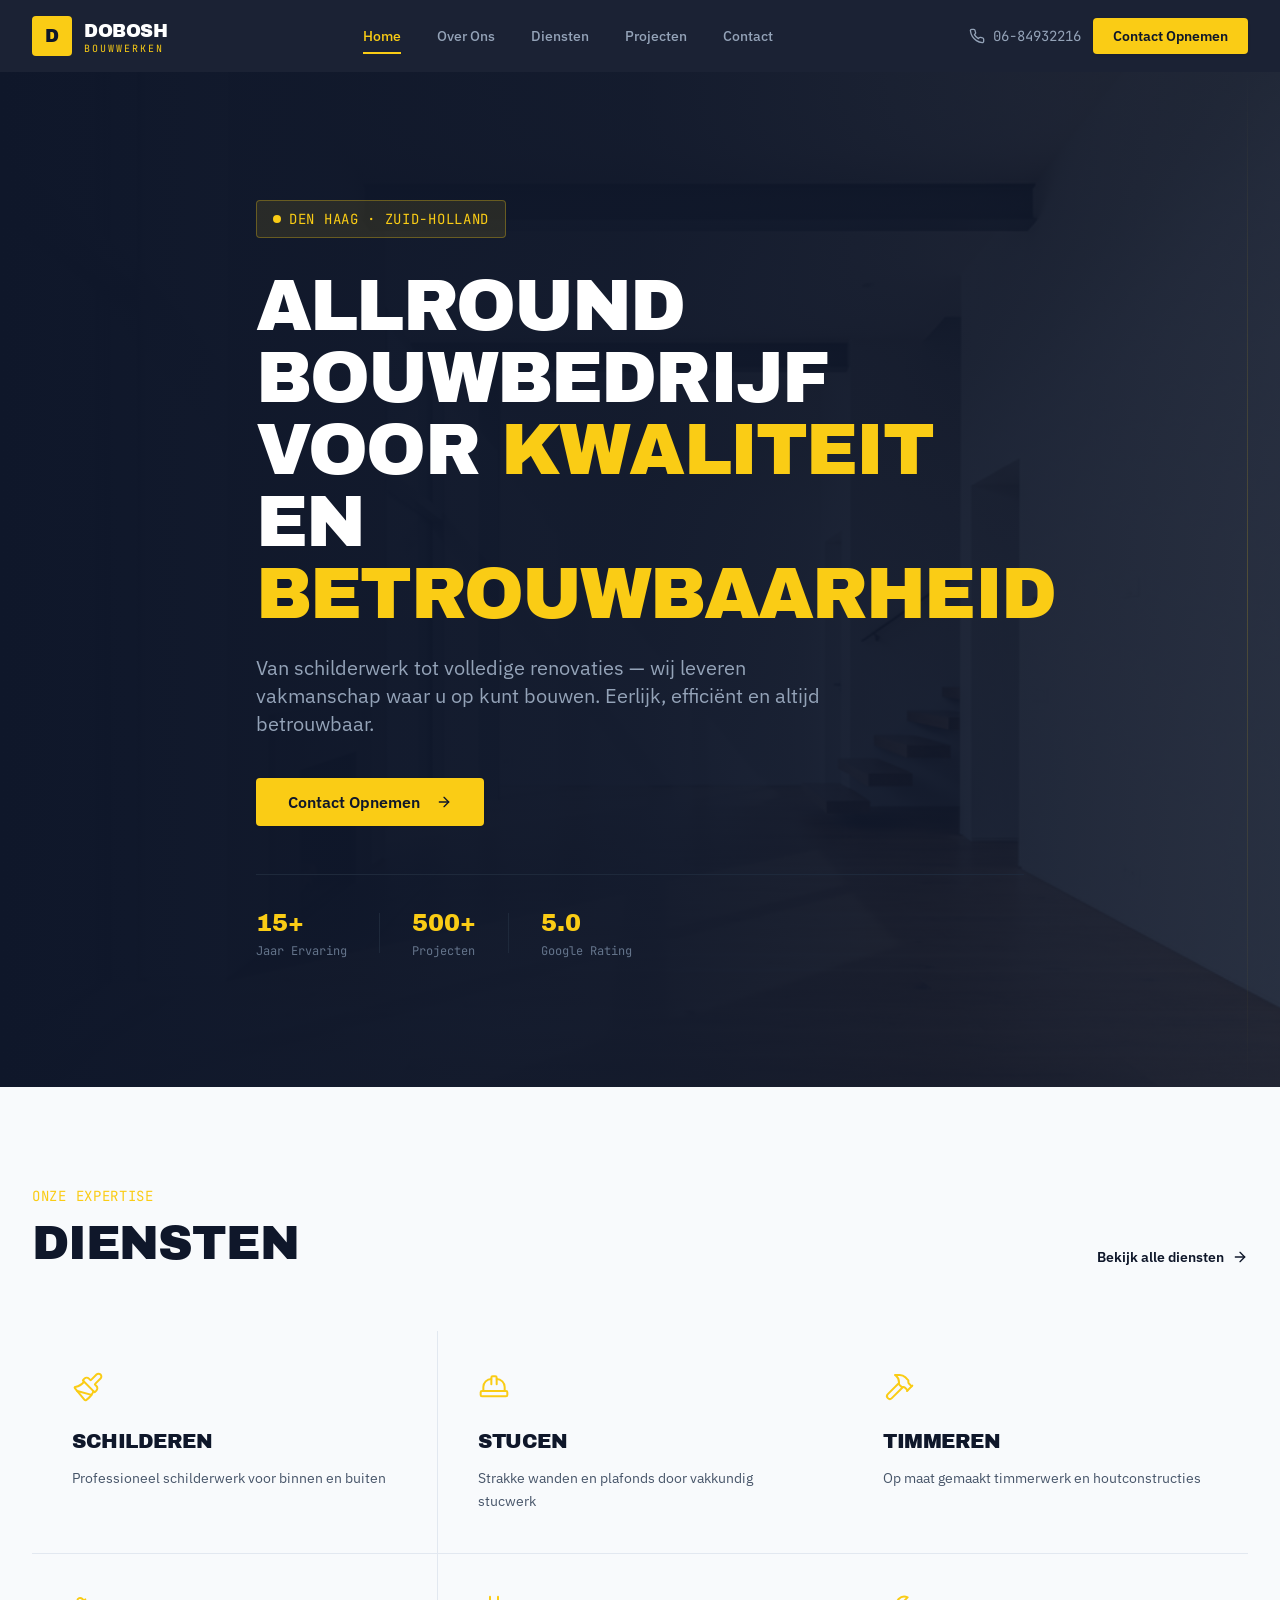
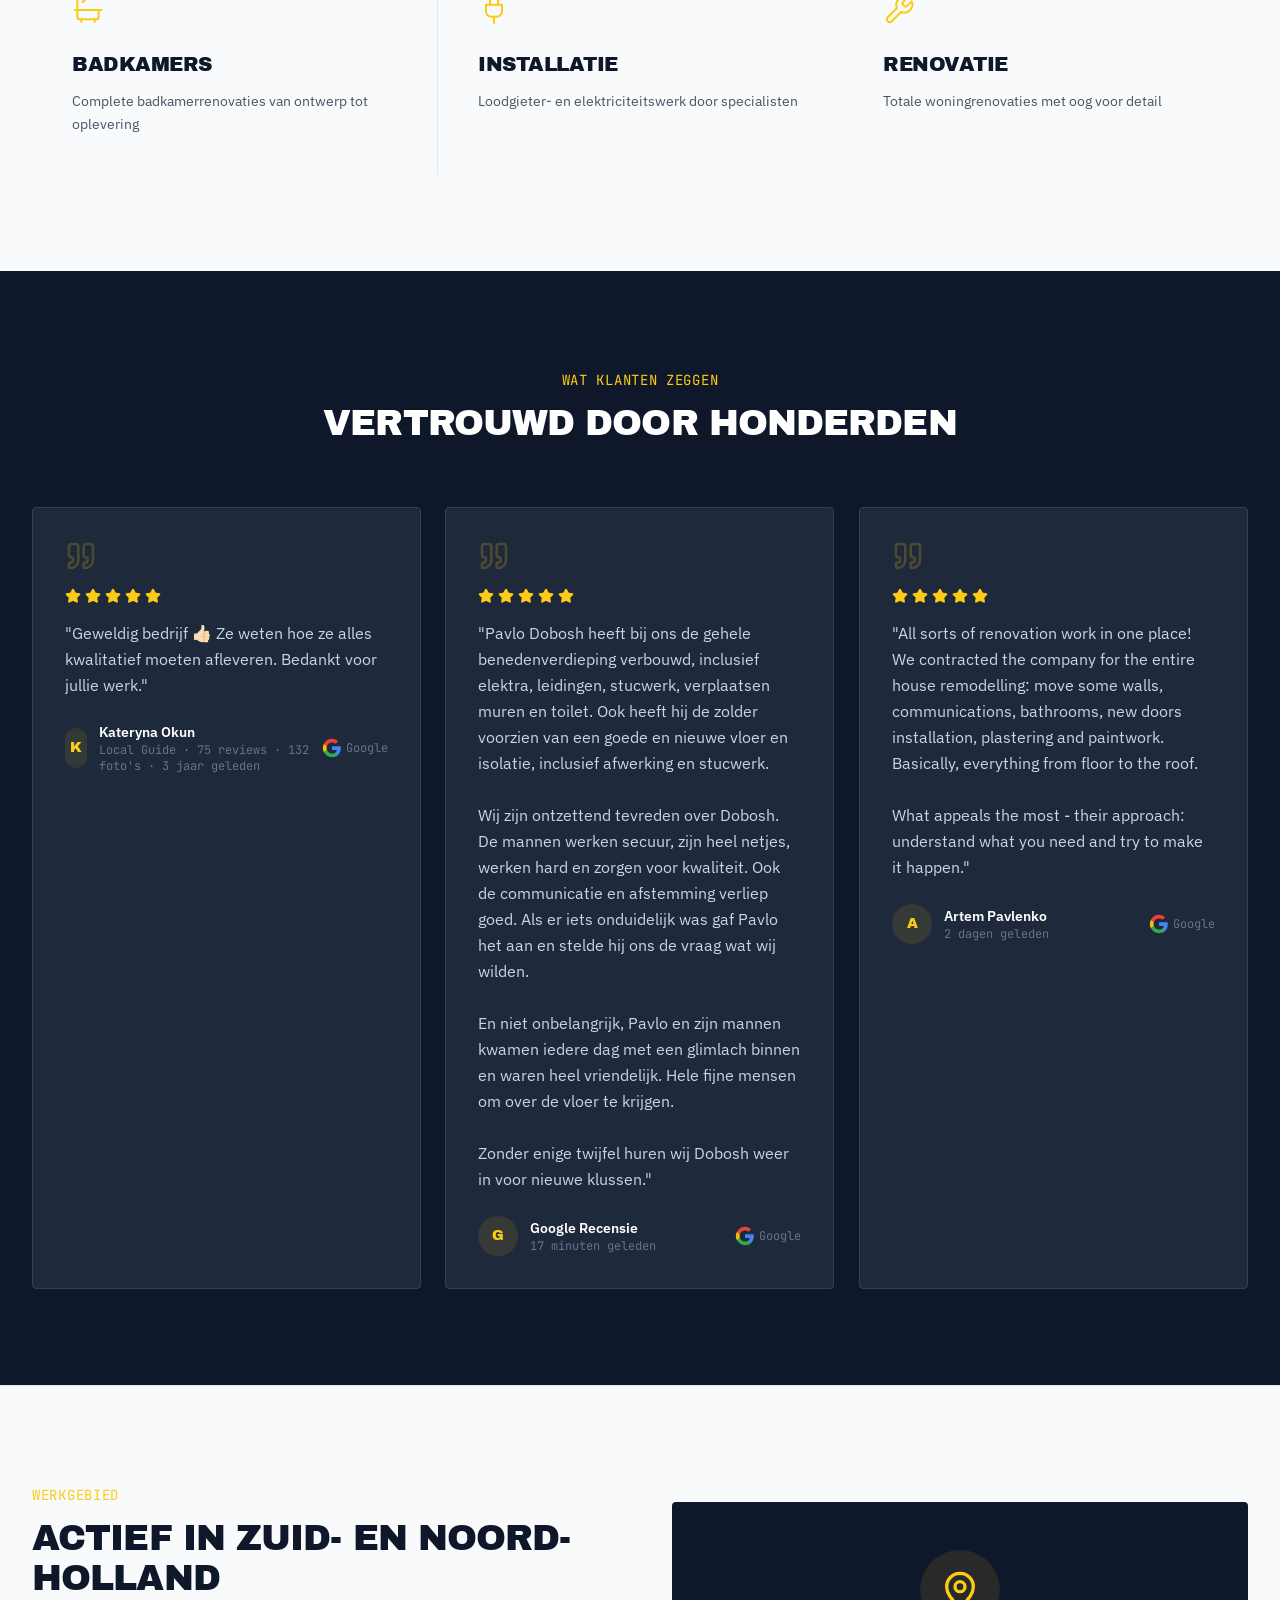
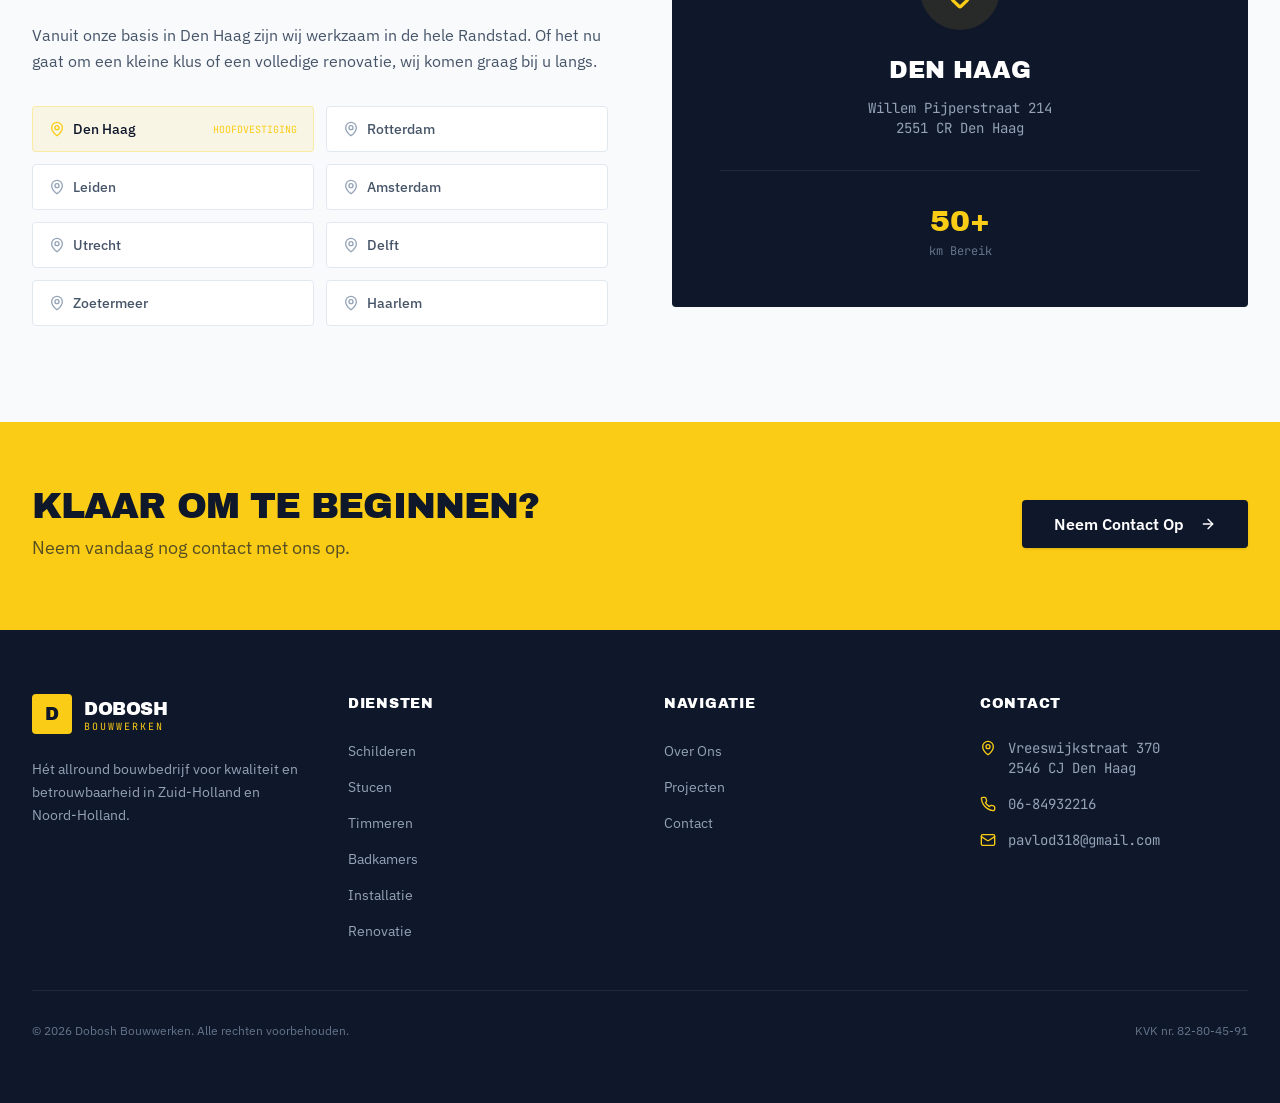
==== index.html @ 82f0179f "Statische kopie van de Base44-site Zet dobosh-build-hub.base44.app om naar losse HTML/CSS/JS zonder " ====
<!DOCTYPE html>
<html lang="nl">
<head>
<meta charset="utf-8">
<meta name="viewport" content="width=device-width, initial-scale=1.0">
<title>Dobosh Bouwwerken</title>
<meta name="description" content="Allround bouwbedrijf in Den Haag voor schilderwerk, stucwerk, timmerwerk, badkamers, installatie en complete renovaties. Vakmanschap waar u op kunt bouwen.">
<meta name="keywords" content="bouwbedrijf Den Haag, renovatie, schilderwerk, stucwerk, timmerwerk, badkamer renovatie, aannemer Zuid-Holland">
<link rel="icon" type="image/png" href="images/0e842c66d_logo.png">
<meta property="og:title" content="Dobosh Bouwwerken">
<meta property="og:description" content="Allround bouwbedrijf in Den Haag voor schilderwerk, stucwerk, timmerwerk, badkamers, installatie en complete renovaties. Vakmanschap waar u op kunt bouwen.">
<meta property="og:image" content="images/0e842c66d_logo.png">
<meta property="og:type" content="website">
<meta property="og:site_name" content="Dobosh Bouwwerken">
<link rel="stylesheet" href="css/site.css">
<link rel="stylesheet" href="css/app.css">
<script>document.documentElement.className += ' js';</script>
</head>
<body>
<div id="root">
<div class="min-h-screen flex flex-col">

<nav class="fixed top-0 left-0 right-0 z-50 transition-all duration-500 bg-[#0F172A]/95 backdrop-blur-md py-4">
<div class="max-w-7xl mx-auto px-4 sm:px-6 lg:px-8"><div class="flex items-center justify-between"><a class="flex items-center gap-3 group" href="index.html"><div class="w-10 h-10 bg-[#FACC15] rounded-sm flex items-center justify-center transition-transform duration-300 group-hover:scale-105"><span class="font-archivo text-[#0F172A] text-lg leading-none">D</span></div><div class="hidden sm:block"><span class="font-archivo text-white text-lg tracking-tight">DOBOSH</span><span class="block text-[#FACC15] text-[10px] font-mono tracking-[0.2em] uppercase -mt-1">Bouwwerken</span></div></a><div class="hidden lg:flex items-center gap-1"><a class="px-4 py-2 text-sm font-medium transition-colors duration-200 relative text-[#FACC15]" href="index.html">Home<div class="absolute bottom-0 left-4 right-4 h-0.5 bg-[#FACC15]"></div></a><a class="px-4 py-2 text-sm font-medium transition-colors duration-200 relative text-[#94A3B8] hover:text-white" href="over-ons.html">Over Ons</a><a class="px-4 py-2 text-sm font-medium transition-colors duration-200 relative text-[#94A3B8] hover:text-white" href="diensten.html">Diensten</a><a class="px-4 py-2 text-sm font-medium transition-colors duration-200 relative text-[#94A3B8] hover:text-white" href="projecten.html">Projecten</a><a class="px-4 py-2 text-sm font-medium transition-colors duration-200 relative text-[#94A3B8] hover:text-white" href="contact.html">Contact</a></div><div class="flex items-center gap-3"><a href="tel:+31684932216" class="hidden md:flex items-center gap-2 text-[#94A3B8] hover:text-white transition-colors text-sm font-mono"><svg xmlns="http://www.w3.org/2000/svg" width="24" height="24" viewBox="0 0 24 24" fill="none" stroke="currentColor" stroke-width="2" stroke-linecap="round" stroke-linejoin="round" class="lucide lucide-phone w-4 h-4"><path d="M22 16.92v3a2 2 0 0 1-2.18 2 19.79 19.79 0 0 1-8.63-3.07 19.5 19.5 0 0 1-6-6 19.79 19.79 0 0 1-3.07-8.67A2 2 0 0 1 4.11 2h3a2 2 0 0 1 2 1.72 12.84 12.84 0 0 0 .7 2.81 2 2 0 0 1-.45 2.11L8.09 9.91a16 16 0 0 0 6 6l1.27-1.27a2 2 0 0 1 2.11-.45 12.84 12.84 0 0 0 2.81.7A2 2 0 0 1 22 16.92z"></path></svg><span>06-84932216</span></a><a href="contact.html"><button class="items-center justify-center gap-2 whitespace-nowrap transition-colors focus-visible:outline-none focus-visible:ring-1 focus-visible:ring-ring disabled:pointer-events-none disabled:opacity-50 [&amp;_svg]:pointer-events-none [&amp;_svg]:size-4 [&amp;_svg]:shrink-0 shadow h-9 py-2 hidden sm:flex bg-[#FACC15] text-[#0F172A] hover:bg-[#EAB308] font-semibold text-sm px-5 rounded-sm">Contact Opnemen</button></a><button class="lg:hidden text-white p-2" aria-label="Menu openen"><svg xmlns="http://www.w3.org/2000/svg" width="24" height="24" viewBox="0 0 24 24" fill="none" stroke="currentColor" stroke-width="2" stroke-linecap="round" stroke-linejoin="round" class="lucide lucide-menu w-6 h-6"><line x1="4" x2="20" y1="12" y2="12"></line><line x1="4" x2="20" y1="6" y2="6"></line><line x1="4" x2="20" y1="18" y2="18"></line></svg></button></div></div></div>
<div id="mobile-menu" class="lg:hidden bg-[#0F172A] border-t border-[#1E293B] overflow-hidden"><div class="px-4 py-6 space-y-1"><a class="block px-4 py-3 text-base font-medium rounded-sm transition-colors text-[#FACC15] bg-[#1E293B]" href="index.html">Home</a><a class="block px-4 py-3 text-base font-medium rounded-sm transition-colors text-[#94A3B8] hover:text-white hover:bg-[#1E293B]" href="over-ons.html">Over Ons</a><a class="block px-4 py-3 text-base font-medium rounded-sm transition-colors text-[#94A3B8] hover:text-white hover:bg-[#1E293B]" href="diensten.html">Diensten</a><a class="block px-4 py-3 text-base font-medium rounded-sm transition-colors text-[#94A3B8] hover:text-white hover:bg-[#1E293B]" href="projecten.html">Projecten</a><a class="block px-4 py-3 text-base font-medium rounded-sm transition-colors text-[#94A3B8] hover:text-white hover:bg-[#1E293B]" href="contact.html">Contact</a><div class="pt-4 border-t border-[#1E293B]"><a href="contact.html"><button class="inline-flex items-center justify-center gap-2 whitespace-nowrap text-sm transition-colors focus-visible:outline-none focus-visible:ring-1 focus-visible:ring-ring disabled:pointer-events-none disabled:opacity-50 [&amp;_svg]:pointer-events-none [&amp;_svg]:size-4 [&amp;_svg]:shrink-0 shadow h-9 px-4 py-2 w-full bg-[#FACC15] text-[#0F172A] hover:bg-[#EAB308] font-semibold rounded-sm">Contact Opnemen</button></a></div></div></div>

</nav>

<main class="flex-1 pt-[72px]"><section class="relative min-h-[90vh] bg-[#0F172A] overflow-hidden flex items-center"><div class="absolute inset-0"><img src="images/9e268dc69_generated_a72742f3.png" alt="Modern gerenoveerd interieur" class="w-full h-full object-cover opacity-30"><div class="absolute inset-0 bg-gradient-to-r from-[#0F172A] via-[#0F172A]/90 to-[#0F172A]/60"></div></div><div class="relative max-w-7xl mx-auto px-4 sm:px-6 lg:px-8 py-20 lg:py-32"><div class="max-w-3xl"><div class="inline-flex items-center gap-2 bg-[#FACC15]/10 border border-[#FACC15]/30 px-4 py-2 rounded-sm mb-8" data-reveal="up"><div class="w-2 h-2 bg-[#FACC15] rounded-full animate-pulse"></div><span class="text-[#FACC15] text-sm font-mono tracking-wider uppercase">Den Haag · Zuid-Holland</span></div><h1 class="font-archivo text-4xl sm:text-5xl lg:text-7xl text-white uppercase leading-[0.95] tracking-tight mb-6" data-reveal="up">Allround Bouwbedrijf voor <span class="text-[#FACC15]">Kwaliteit</span> en <span class="text-[#FACC15]">Betrouwbaarheid</span></h1><p class="text-[#94A3B8] text-lg sm:text-xl leading-relaxed mb-10 max-w-xl" data-reveal="up">Van schilderwerk tot volledige renovaties — wij leveren vakmanschap waar u op kunt bouwen. Eerlijk, efficiënt en altijd betrouwbaar.</p><div class="flex flex-col sm:flex-row gap-4" data-reveal="up"><a href="contact.html"><button class="inline-flex items-center justify-center gap-2 whitespace-nowrap transition-colors focus-visible:outline-none focus-visible:ring-1 focus-visible:ring-ring disabled:pointer-events-none disabled:opacity-50 [&amp;_svg]:pointer-events-none [&amp;_svg]:size-4 [&amp;_svg]:shrink-0 shadow h-9 bg-[#FACC15] text-[#0F172A] hover:bg-[#EAB308] font-semibold text-base px-8 py-6 rounded-sm group">Contact Opnemen<svg xmlns="http://www.w3.org/2000/svg" width="24" height="24" viewBox="0 0 24 24" fill="none" stroke="currentColor" stroke-width="2" stroke-linecap="round" stroke-linejoin="round" class="lucide lucide-arrow-right w-5 h-5 ml-2 group-hover:translate-x-1 transition-transform"><path d="M5 12h14"></path><path d="m12 5 7 7-7 7"></path></svg></button></a></div><div class="flex items-center gap-8 mt-12 pt-8 border-t border-[#1E293B]" data-reveal="fade"><div><span class="font-archivo text-[#FACC15] text-2xl">15+</span><p class="text-[#64748B] text-xs font-mono mt-1">Jaar Ervaring</p></div><div class="w-px h-10 bg-[#1E293B]"></div><div><span class="font-archivo text-[#FACC15] text-2xl">500+</span><p class="text-[#64748B] text-xs font-mono mt-1">Projecten</p></div><div class="w-px h-10 bg-[#1E293B]"></div><div><span class="font-archivo text-[#FACC15] text-2xl">5.0</span><p class="text-[#64748B] text-xs font-mono mt-1">Google Rating</p></div></div></div></div><div class="absolute right-8 top-0 bottom-0 w-px bg-gradient-to-b from-transparent via-[#FACC15]/20 to-transparent hidden lg:block"></div></section><section class="py-24 bg-[#F8FAFC]"><div class="max-w-7xl mx-auto px-4 sm:px-6 lg:px-8"><div class="flex flex-col md:flex-row md:items-end md:justify-between gap-6 mb-16"><div><span class="text-[#FACC15] text-sm font-mono tracking-wider uppercase">Onze Expertise</span><h2 class="font-archivo text-3xl sm:text-4xl lg:text-5xl text-[#0F172A] uppercase mt-3 tracking-tight">Diensten</h2></div><a class="flex items-center gap-2 text-[#0F172A] font-semibold text-sm hover:text-[#FACC15] transition-colors group" href="diensten.html">Bekijk alle diensten<svg xmlns="http://www.w3.org/2000/svg" width="24" height="24" viewBox="0 0 24 24" fill="none" stroke="currentColor" stroke-width="2" stroke-linecap="round" stroke-linejoin="round" class="lucide lucide-arrow-right w-4 h-4 group-hover:translate-x-1 transition-transform"><path d="M5 12h14"></path><path d="m12 5 7 7-7 7"></path></svg></a></div><div class="grid grid-cols-1 sm:grid-cols-2 lg:grid-cols-3 gap-px bg-[#E2E8F0]"><div class="bg-[#F8FAFC] p-8 lg:p-10 group hover:bg-[#FACC15] transition-all duration-500 cursor-pointer" data-reveal="up"><svg xmlns="http://www.w3.org/2000/svg" width="24" height="24" viewBox="0 0 24 24" fill="none" stroke="currentColor" stroke-width="1.5" stroke-linecap="round" stroke-linejoin="round" class="lucide lucide-paintbrush w-8 h-8 text-[#FACC15] group-hover:text-[#0F172A] transition-colors duration-500 mb-6" aria-label="Schilderen service"><path d="m14.622 17.897-10.68-2.913"></path><path d="M18.376 2.622a1 1 0 1 1 3.002 3.002L17.36 9.643a.5.5 0 0 0 0 .707l.944.944a2.41 2.41 0 0 1 0 3.408l-.944.944a.5.5 0 0 1-.707 0L8.354 7.348a.5.5 0 0 1 0-.707l.944-.944a2.41 2.41 0 0 1 3.408 0l.944.944a.5.5 0 0 0 .707 0z"></path><path d="M9 8c-1.804 2.71-3.97 3.46-6.583 3.948a.507.507 0 0 0-.302.819l7.32 8.883a1 1 0 0 0 1.185.204C12.735 20.405 16 16.792 16 15"></path></svg><h3 class="font-archivo text-xl text-[#0F172A] uppercase tracking-tight mb-3">Schilderen</h3><p class="text-[#475569] group-hover:text-[#0F172A]/70 text-sm leading-relaxed transition-colors duration-500">Professioneel schilderwerk voor binnen en buiten</p></div><div class="bg-[#F8FAFC] p-8 lg:p-10 group hover:bg-[#FACC15] transition-all duration-500 cursor-pointer" data-reveal="up"><svg xmlns="http://www.w3.org/2000/svg" width="24" height="24" viewBox="0 0 24 24" fill="none" stroke="currentColor" stroke-width="1.5" stroke-linecap="round" stroke-linejoin="round" class="lucide lucide-hard-hat w-8 h-8 text-[#FACC15] group-hover:text-[#0F172A] transition-colors duration-500 mb-6" aria-label="Stucen service"><path d="M10 10V5a1 1 0 0 1 1-1h2a1 1 0 0 1 1 1v5"></path><path d="M14 6a6 6 0 0 1 6 6v3"></path><path d="M4 15v-3a6 6 0 0 1 6-6"></path><rect x="2" y="15" width="20" height="4" rx="1"></rect></svg><h3 class="font-archivo text-xl text-[#0F172A] uppercase tracking-tight mb-3">Stucen</h3><p class="text-[#475569] group-hover:text-[#0F172A]/70 text-sm leading-relaxed transition-colors duration-500">Strakke wanden en plafonds door vakkundig stucwerk</p></div><div class="bg-[#F8FAFC] p-8 lg:p-10 group hover:bg-[#FACC15] transition-all duration-500 cursor-pointer" data-reveal="up"><svg xmlns="http://www.w3.org/2000/svg" width="24" height="24" viewBox="0 0 24 24" fill="none" stroke="currentColor" stroke-width="1.5" stroke-linecap="round" stroke-linejoin="round" class="lucide lucide-hammer w-8 h-8 text-[#FACC15] group-hover:text-[#0F172A] transition-colors duration-500 mb-6" aria-label="Timmeren service"><path d="m15 12-8.373 8.373a1 1 0 1 1-3-3L12 9"></path><path d="m18 15 4-4"></path><path d="m21.5 11.5-1.914-1.914A2 2 0 0 1 19 8.172V7l-2.26-2.26a6 6 0 0 0-4.202-1.756L9 2.96l.92.82A6.18 6.18 0 0 1 12 8.4V10l2 2h1.172a2 2 0 0 1 1.414.586L18.5 14.5"></path></svg><h3 class="font-archivo text-xl text-[#0F172A] uppercase tracking-tight mb-3">Timmeren</h3><p class="text-[#475569] group-hover:text-[#0F172A]/70 text-sm leading-relaxed transition-colors duration-500">Op maat gemaakt timmerwerk en houtconstructies</p></div><div class="bg-[#F8FAFC] p-8 lg:p-10 group hover:bg-[#FACC15] transition-all duration-500 cursor-pointer" data-reveal="up"><svg xmlns="http://www.w3.org/2000/svg" width="24" height="24" viewBox="0 0 24 24" fill="none" stroke="currentColor" stroke-width="1.5" stroke-linecap="round" stroke-linejoin="round" class="lucide lucide-bath w-8 h-8 text-[#FACC15] group-hover:text-[#0F172A] transition-colors duration-500 mb-6" aria-label="Badkamers service"><path d="M10 4 8 6"></path><path d="M17 19v2"></path><path d="M2 12h20"></path><path d="M7 19v2"></path><path d="M9 5 7.621 3.621A2.121 2.121 0 0 0 4 5v12a2 2 0 0 0 2 2h12a2 2 0 0 0 2-2v-5"></path></svg><h3 class="font-archivo text-xl text-[#0F172A] uppercase tracking-tight mb-3">Badkamers</h3><p class="text-[#475569] group-hover:text-[#0F172A]/70 text-sm leading-relaxed transition-colors duration-500">Complete badkamerrenovaties van ontwerp tot oplevering</p></div><div class="bg-[#F8FAFC] p-8 lg:p-10 group hover:bg-[#FACC15] transition-all duration-500 cursor-pointer" data-reveal="up"><svg xmlns="http://www.w3.org/2000/svg" width="24" height="24" viewBox="0 0 24 24" fill="none" stroke="currentColor" stroke-width="1.5" stroke-linecap="round" stroke-linejoin="round" class="lucide lucide-plug w-8 h-8 text-[#FACC15] group-hover:text-[#0F172A] transition-colors duration-500 mb-6" aria-label="Installatie service"><path d="M12 22v-5"></path><path d="M9 8V2"></path><path d="M15 8V2"></path><path d="M18 8v5a4 4 0 0 1-4 4h-4a4 4 0 0 1-4-4V8Z"></path></svg><h3 class="font-archivo text-xl text-[#0F172A] uppercase tracking-tight mb-3">Installatie</h3><p class="text-[#475569] group-hover:text-[#0F172A]/70 text-sm leading-relaxed transition-colors duration-500">Loodgieter- en elektriciteitswerk door specialisten</p></div><div class="bg-[#F8FAFC] p-8 lg:p-10 group hover:bg-[#FACC15] transition-all duration-500 cursor-pointer" data-reveal="up"><svg xmlns="http://www.w3.org/2000/svg" width="24" height="24" viewBox="0 0 24 24" fill="none" stroke="currentColor" stroke-width="1.5" stroke-linecap="round" stroke-linejoin="round" class="lucide lucide-wrench w-8 h-8 text-[#FACC15] group-hover:text-[#0F172A] transition-colors duration-500 mb-6" aria-label="Renovatie service"><path d="M14.7 6.3a1 1 0 0 0 0 1.4l1.6 1.6a1 1 0 0 0 1.4 0l3.77-3.77a6 6 0 0 1-7.94 7.94l-6.91 6.91a2.12 2.12 0 0 1-3-3l6.91-6.91a6 6 0 0 1 7.94-7.94l-3.76 3.76z"></path></svg><h3 class="font-archivo text-xl text-[#0F172A] uppercase tracking-tight mb-3">Renovatie</h3><p class="text-[#475569] group-hover:text-[#0F172A]/70 text-sm leading-relaxed transition-colors duration-500">Totale woningrenovaties met oog voor detail</p></div></div></div></section><section class="py-24 bg-[#0F172A]"><div class="max-w-7xl mx-auto px-4 sm:px-6 lg:px-8"><div class="text-center mb-16"><span class="text-[#FACC15] text-sm font-mono tracking-wider uppercase">Wat Klanten Zeggen</span><h2 class="font-archivo text-3xl sm:text-4xl text-white uppercase mt-3 tracking-tight">Vertrouwd door Honderden</h2></div><div class="grid grid-cols-1 lg:grid-cols-3 gap-6 max-w-7xl mx-auto"><div class="relative bg-[#1E293B] border border-[#334155] p-8 rounded-sm" data-reveal="up"><svg xmlns="http://www.w3.org/2000/svg" width="24" height="24" viewBox="0 0 24 24" fill="none" stroke="currentColor" stroke-width="2" stroke-linecap="round" stroke-linejoin="round" class="lucide lucide-quote w-8 h-8 text-[#FACC15]/20 mb-4"><path d="M16 3a2 2 0 0 0-2 2v6a2 2 0 0 0 2 2 1 1 0 0 1 1 1v1a2 2 0 0 1-2 2 1 1 0 0 0-1 1v2a1 1 0 0 0 1 1 6 6 0 0 0 6-6V5a2 2 0 0 0-2-2z"></path><path d="M5 3a2 2 0 0 0-2 2v6a2 2 0 0 0 2 2 1 1 0 0 1 1 1v1a2 2 0 0 1-2 2 1 1 0 0 0-1 1v2a1 1 0 0 0 1 1 6 6 0 0 0 6-6V5a2 2 0 0 0-2-2z"></path></svg><div class="flex gap-1 mb-4"><svg xmlns="http://www.w3.org/2000/svg" width="24" height="24" viewBox="0 0 24 24" fill="none" stroke="currentColor" stroke-width="2" stroke-linecap="round" stroke-linejoin="round" class="lucide lucide-star w-4 h-4 fill-[#FACC15] text-[#FACC15]"><path d="M11.525 2.295a.53.53 0 0 1 .95 0l2.31 4.679a2.123 2.123 0 0 0 1.595 1.16l5.166.756a.53.53 0 0 1 .294.904l-3.736 3.638a2.123 2.123 0 0 0-.611 1.878l.882 5.14a.53.53 0 0 1-.771.56l-4.618-2.428a2.122 2.122 0 0 0-1.973 0L6.396 21.01a.53.53 0 0 1-.77-.56l.881-5.139a2.122 2.122 0 0 0-.611-1.879L2.16 9.795a.53.53 0 0 1 .294-.906l5.165-.755a2.122 2.122 0 0 0 1.597-1.16z"></path></svg><svg xmlns="http://www.w3.org/2000/svg" width="24" height="24" viewBox="0 0 24 24" fill="none" stroke="currentColor" stroke-width="2" stroke-linecap="round" stroke-linejoin="round" class="lucide lucide-star w-4 h-4 fill-[#FACC15] text-[#FACC15]"><path d="M11.525 2.295a.53.53 0 0 1 .95 0l2.31 4.679a2.123 2.123 0 0 0 1.595 1.16l5.166.756a.53.53 0 0 1 .294.904l-3.736 3.638a2.123 2.123 0 0 0-.611 1.878l.882 5.14a.53.53 0 0 1-.771.56l-4.618-2.428a2.122 2.122 0 0 0-1.973 0L6.396 21.01a.53.53 0 0 1-.77-.56l.881-5.139a2.122 2.122 0 0 0-.611-1.879L2.16 9.795a.53.53 0 0 1 .294-.906l5.165-.755a2.122 2.122 0 0 0 1.597-1.16z"></path></svg><svg xmlns="http://www.w3.org/2000/svg" width="24" height="24" viewBox="0 0 24 24" fill="none" stroke="currentColor" stroke-width="2" stroke-linecap="round" stroke-linejoin="round" class="lucide lucide-star w-4 h-4 fill-[#FACC15] text-[#FACC15]"><path d="M11.525 2.295a.53.53 0 0 1 .95 0l2.31 4.679a2.123 2.123 0 0 0 1.595 1.16l5.166.756a.53.53 0 0 1 .294.904l-3.736 3.638a2.123 2.123 0 0 0-.611 1.878l.882 5.14a.53.53 0 0 1-.771.56l-4.618-2.428a2.122 2.122 0 0 0-1.973 0L6.396 21.01a.53.53 0 0 1-.77-.56l.881-5.139a2.122 2.122 0 0 0-.611-1.879L2.16 9.795a.53.53 0 0 1 .294-.906l5.165-.755a2.122 2.122 0 0 0 1.597-1.16z"></path></svg><svg xmlns="http://www.w3.org/2000/svg" width="24" height="24" viewBox="0 0 24 24" fill="none" stroke="currentColor" stroke-width="2" stroke-linecap="round" stroke-linejoin="round" class="lucide lucide-star w-4 h-4 fill-[#FACC15] text-[#FACC15]"><path d="M11.525 2.295a.53.53 0 0 1 .95 0l2.31 4.679a2.123 2.123 0 0 0 1.595 1.16l5.166.756a.53.53 0 0 1 .294.904l-3.736 3.638a2.123 2.123 0 0 0-.611 1.878l.882 5.14a.53.53 0 0 1-.771.56l-4.618-2.428a2.122 2.122 0 0 0-1.973 0L6.396 21.01a.53.53 0 0 1-.77-.56l.881-5.139a2.122 2.122 0 0 0-.611-1.879L2.16 9.795a.53.53 0 0 1 .294-.906l5.165-.755a2.122 2.122 0 0 0 1.597-1.16z"></path></svg><svg xmlns="http://www.w3.org/2000/svg" width="24" height="24" viewBox="0 0 24 24" fill="none" stroke="currentColor" stroke-width="2" stroke-linecap="round" stroke-linejoin="round" class="lucide lucide-star w-4 h-4 fill-[#FACC15] text-[#FACC15]"><path d="M11.525 2.295a.53.53 0 0 1 .95 0l2.31 4.679a2.123 2.123 0 0 0 1.595 1.16l5.166.756a.53.53 0 0 1 .294.904l-3.736 3.638a2.123 2.123 0 0 0-.611 1.878l.882 5.14a.53.53 0 0 1-.771.56l-4.618-2.428a2.122 2.122 0 0 0-1.973 0L6.396 21.01a.53.53 0 0 1-.77-.56l.881-5.139a2.122 2.122 0 0 0-.611-1.879L2.16 9.795a.53.53 0 0 1 .294-.906l5.165-.755a2.122 2.122 0 0 0 1.597-1.16z"></path></svg></div><p class="text-[#CBD5E1] leading-relaxed mb-6">"Geweldig bedrijf 👍🏻 Ze weten hoe ze alles kwalitatief moeten afleveren. Bedankt voor jullie werk."</p><div class="flex items-center gap-3 mt-auto"><div class="w-10 h-10 bg-[#FACC15]/10 rounded-full flex items-center justify-center"><span class="text-[#FACC15] font-archivo text-sm">K</span></div><div><p class="text-white text-sm font-semibold">Kateryna Okun</p><p class="text-[#64748B] text-xs font-mono">Local Guide · 75 reviews · 132 foto's · 3 jaar geleden</p></div><div class="ml-auto flex items-center gap-1"><svg viewBox="0 0 24 24" class="w-5 h-5" fill="none"><path d="M22.56 12.25c0-.78-.07-1.53-.2-2.25H12v4.26h5.92c-.26 1.37-1.04 2.53-2.21 3.31v2.77h3.57c2.08-1.92 3.28-4.74 3.28-8.09z" fill="#4285F4"></path><path d="M12 23c2.97 0 5.46-.98 7.28-2.66l-3.57-2.77c-.98.66-2.23 1.06-3.71 1.06-2.86 0-5.29-1.93-6.16-4.53H2.18v2.84C3.99 20.53 7.7 23 12 23z" fill="#34A853"></path><path d="M5.84 14.09c-.22-.66-.35-1.36-.35-2.09s.13-1.43.35-2.09V7.07H2.18C1.43 8.55 1 10.22 1 12s.43 3.45 1.18 4.93l3.66-2.84z" fill="#FBBC05"></path><path d="M12 5.38c1.62 0 3.06.56 4.21 1.64l3.15-3.15C17.45 2.09 14.97 1 12 1 7.7 1 3.99 3.47 2.18 7.07l3.66 2.84c.87-2.6 3.3-4.53 6.16-4.53z" fill="#EA4335"></path></svg><span class="text-[#64748B] text-xs font-mono">Google</span></div></div></div><div class="relative bg-[#1E293B] border border-[#334155] p-8 rounded-sm" data-reveal="up"><svg xmlns="http://www.w3.org/2000/svg" width="24" height="24" viewBox="0 0 24 24" fill="none" stroke="currentColor" stroke-width="2" stroke-linecap="round" stroke-linejoin="round" class="lucide lucide-quote w-8 h-8 text-[#FACC15]/20 mb-4"><path d="M16 3a2 2 0 0 0-2 2v6a2 2 0 0 0 2 2 1 1 0 0 1 1 1v1a2 2 0 0 1-2 2 1 1 0 0 0-1 1v2a1 1 0 0 0 1 1 6 6 0 0 0 6-6V5a2 2 0 0 0-2-2z"></path><path d="M5 3a2 2 0 0 0-2 2v6a2 2 0 0 0 2 2 1 1 0 0 1 1 1v1a2 2 0 0 1-2 2 1 1 0 0 0-1 1v2a1 1 0 0 0 1 1 6 6 0 0 0 6-6V5a2 2 0 0 0-2-2z"></path></svg><div class="flex gap-1 mb-4"><svg xmlns="http://www.w3.org/2000/svg" width="24" height="24" viewBox="0 0 24 24" fill="none" stroke="currentColor" stroke-width="2" stroke-linecap="round" stroke-linejoin="round" class="lucide lucide-star w-4 h-4 fill-[#FACC15] text-[#FACC15]"><path d="M11.525 2.295a.53.53 0 0 1 .95 0l2.31 4.679a2.123 2.123 0 0 0 1.595 1.16l5.166.756a.53.53 0 0 1 .294.904l-3.736 3.638a2.123 2.123 0 0 0-.611 1.878l.882 5.14a.53.53 0 0 1-.771.56l-4.618-2.428a2.122 2.122 0 0 0-1.973 0L6.396 21.01a.53.53 0 0 1-.77-.56l.881-5.139a2.122 2.122 0 0 0-.611-1.879L2.16 9.795a.53.53 0 0 1 .294-.906l5.165-.755a2.122 2.122 0 0 0 1.597-1.16z"></path></svg><svg xmlns="http://www.w3.org/2000/svg" width="24" height="24" viewBox="0 0 24 24" fill="none" stroke="currentColor" stroke-width="2" stroke-linecap="round" stroke-linejoin="round" class="lucide lucide-star w-4 h-4 fill-[#FACC15] text-[#FACC15]"><path d="M11.525 2.295a.53.53 0 0 1 .95 0l2.31 4.679a2.123 2.123 0 0 0 1.595 1.16l5.166.756a.53.53 0 0 1 .294.904l-3.736 3.638a2.123 2.123 0 0 0-.611 1.878l.882 5.14a.53.53 0 0 1-.771.56l-4.618-2.428a2.122 2.122 0 0 0-1.973 0L6.396 21.01a.53.53 0 0 1-.77-.56l.881-5.139a2.122 2.122 0 0 0-.611-1.879L2.16 9.795a.53.53 0 0 1 .294-.906l5.165-.755a2.122 2.122 0 0 0 1.597-1.16z"></path></svg><svg xmlns="http://www.w3.org/2000/svg" width="24" height="24" viewBox="0 0 24 24" fill="none" stroke="currentColor" stroke-width="2" stroke-linecap="round" stroke-linejoin="round" class="lucide lucide-star w-4 h-4 fill-[#FACC15] text-[#FACC15]"><path d="M11.525 2.295a.53.53 0 0 1 .95 0l2.31 4.679a2.123 2.123 0 0 0 1.595 1.16l5.166.756a.53.53 0 0 1 .294.904l-3.736 3.638a2.123 2.123 0 0 0-.611 1.878l.882 5.14a.53.53 0 0 1-.771.56l-4.618-2.428a2.122 2.122 0 0 0-1.973 0L6.396 21.01a.53.53 0 0 1-.77-.56l.881-5.139a2.122 2.122 0 0 0-.611-1.879L2.16 9.795a.53.53 0 0 1 .294-.906l5.165-.755a2.122 2.122 0 0 0 1.597-1.16z"></path></svg><svg xmlns="http://www.w3.org/2000/svg" width="24" height="24" viewBox="0 0 24 24" fill="none" stroke="currentColor" stroke-width="2" stroke-linecap="round" stroke-linejoin="round" class="lucide lucide-star w-4 h-4 fill-[#FACC15] text-[#FACC15]"><path d="M11.525 2.295a.53.53 0 0 1 .95 0l2.31 4.679a2.123 2.123 0 0 0 1.595 1.16l5.166.756a.53.53 0 0 1 .294.904l-3.736 3.638a2.123 2.123 0 0 0-.611 1.878l.882 5.14a.53.53 0 0 1-.771.56l-4.618-2.428a2.122 2.122 0 0 0-1.973 0L6.396 21.01a.53.53 0 0 1-.77-.56l.881-5.139a2.122 2.122 0 0 0-.611-1.879L2.16 9.795a.53.53 0 0 1 .294-.906l5.165-.755a2.122 2.122 0 0 0 1.597-1.16z"></path></svg><svg xmlns="http://www.w3.org/2000/svg" width="24" height="24" viewBox="0 0 24 24" fill="none" stroke="currentColor" stroke-width="2" stroke-linecap="round" stroke-linejoin="round" class="lucide lucide-star w-4 h-4 fill-[#FACC15] text-[#FACC15]"><path d="M11.525 2.295a.53.53 0 0 1 .95 0l2.31 4.679a2.123 2.123 0 0 0 1.595 1.16l5.166.756a.53.53 0 0 1 .294.904l-3.736 3.638a2.123 2.123 0 0 0-.611 1.878l.882 5.14a.53.53 0 0 1-.771.56l-4.618-2.428a2.122 2.122 0 0 0-1.973 0L6.396 21.01a.53.53 0 0 1-.77-.56l.881-5.139a2.122 2.122 0 0 0-.611-1.879L2.16 9.795a.53.53 0 0 1 .294-.906l5.165-.755a2.122 2.122 0 0 0 1.597-1.16z"></path></svg></div><p class="text-[#CBD5E1] leading-relaxed mb-6">"Pavlo Dobosh heeft bij ons de gehele benedenverdieping verbouwd, inclusief elektra, leidingen, stucwerk, verplaatsen muren en toilet. Ook heeft hij de zolder voorzien van een goede en nieuwe vloer en isolatie, inclusief afwerking en stucwerk.<br><br>Wij zijn ontzettend tevreden over Dobosh. De mannen werken secuur, zijn heel netjes, werken hard en zorgen voor kwaliteit. Ook de communicatie en afstemming verliep goed. Als er iets onduidelijk was gaf Pavlo het aan en stelde hij ons de vraag wat wij wilden.<br><br>En niet onbelangrijk, Pavlo en zijn mannen kwamen iedere dag met een glimlach binnen en waren heel vriendelijk. Hele fijne mensen om over de vloer te krijgen.<br><br>Zonder enige twijfel huren wij Dobosh weer in voor nieuwe klussen."</p><div class="flex items-center gap-3"><div class="w-10 h-10 bg-[#FACC15]/10 rounded-full flex items-center justify-center"><span class="text-[#FACC15] font-archivo text-sm">G</span></div><div><p class="text-white text-sm font-semibold">Google Recensie</p><p class="text-[#64748B] text-xs font-mono">17 minuten geleden</p></div><div class="ml-auto flex items-center gap-1"><svg viewBox="0 0 24 24" class="w-5 h-5" fill="none"><path d="M22.56 12.25c0-.78-.07-1.53-.2-2.25H12v4.26h5.92c-.26 1.37-1.04 2.53-2.21 3.31v2.77h3.57c2.08-1.92 3.28-4.74 3.28-8.09z" fill="#4285F4"></path><path d="M12 23c2.97 0 5.46-.98 7.28-2.66l-3.57-2.77c-.98.66-2.23 1.06-3.71 1.06-2.86 0-5.29-1.93-6.16-4.53H2.18v2.84C3.99 20.53 7.7 23 12 23z" fill="#34A853"></path><path d="M5.84 14.09c-.22-.66-.35-1.36-.35-2.09s.13-1.43.35-2.09V7.07H2.18C1.43 8.55 1 10.22 1 12s.43 3.45 1.18 4.93l3.66-2.84z" fill="#FBBC05"></path><path d="M12 5.38c1.62 0 3.06.56 4.21 1.64l3.15-3.15C17.45 2.09 14.97 1 12 1 7.7 1 3.99 3.47 2.18 7.07l3.66 2.84c.87-2.6 3.3-4.53 6.16-4.53z" fill="#EA4335"></path></svg><span class="text-[#64748B] text-xs font-mono">Google</span></div></div></div><div class="relative bg-[#1E293B] border border-[#334155] p-8 rounded-sm" data-reveal="up"><svg xmlns="http://www.w3.org/2000/svg" width="24" height="24" viewBox="0 0 24 24" fill="none" stroke="currentColor" stroke-width="2" stroke-linecap="round" stroke-linejoin="round" class="lucide lucide-quote w-8 h-8 text-[#FACC15]/20 mb-4"><path d="M16 3a2 2 0 0 0-2 2v6a2 2 0 0 0 2 2 1 1 0 0 1 1 1v1a2 2 0 0 1-2 2 1 1 0 0 0-1 1v2a1 1 0 0 0 1 1 6 6 0 0 0 6-6V5a2 2 0 0 0-2-2z"></path><path d="M5 3a2 2 0 0 0-2 2v6a2 2 0 0 0 2 2 1 1 0 0 1 1 1v1a2 2 0 0 1-2 2 1 1 0 0 0-1 1v2a1 1 0 0 0 1 1 6 6 0 0 0 6-6V5a2 2 0 0 0-2-2z"></path></svg><div class="flex gap-1 mb-4"><svg xmlns="http://www.w3.org/2000/svg" width="24" height="24" viewBox="0 0 24 24" fill="none" stroke="currentColor" stroke-width="2" stroke-linecap="round" stroke-linejoin="round" class="lucide lucide-star w-4 h-4 fill-[#FACC15] text-[#FACC15]"><path d="M11.525 2.295a.53.53 0 0 1 .95 0l2.31 4.679a2.123 2.123 0 0 0 1.595 1.16l5.166.756a.53.53 0 0 1 .294.904l-3.736 3.638a2.123 2.123 0 0 0-.611 1.878l.882 5.14a.53.53 0 0 1-.771.56l-4.618-2.428a2.122 2.122 0 0 0-1.973 0L6.396 21.01a.53.53 0 0 1-.77-.56l.881-5.139a2.122 2.122 0 0 0-.611-1.879L2.16 9.795a.53.53 0 0 1 .294-.906l5.165-.755a2.122 2.122 0 0 0 1.597-1.16z"></path></svg><svg xmlns="http://www.w3.org/2000/svg" width="24" height="24" viewBox="0 0 24 24" fill="none" stroke="currentColor" stroke-width="2" stroke-linecap="round" stroke-linejoin="round" class="lucide lucide-star w-4 h-4 fill-[#FACC15] text-[#FACC15]"><path d="M11.525 2.295a.53.53 0 0 1 .95 0l2.31 4.679a2.123 2.123 0 0 0 1.595 1.16l5.166.756a.53.53 0 0 1 .294.904l-3.736 3.638a2.123 2.123 0 0 0-.611 1.878l.882 5.14a.53.53 0 0 1-.771.56l-4.618-2.428a2.122 2.122 0 0 0-1.973 0L6.396 21.01a.53.53 0 0 1-.77-.56l.881-5.139a2.122 2.122 0 0 0-.611-1.879L2.16 9.795a.53.53 0 0 1 .294-.906l5.165-.755a2.122 2.122 0 0 0 1.597-1.16z"></path></svg><svg xmlns="http://www.w3.org/2000/svg" width="24" height="24" viewBox="0 0 24 24" fill="none" stroke="currentColor" stroke-width="2" stroke-linecap="round" stroke-linejoin="round" class="lucide lucide-star w-4 h-4 fill-[#FACC15] text-[#FACC15]"><path d="M11.525 2.295a.53.53 0 0 1 .95 0l2.31 4.679a2.123 2.123 0 0 0 1.595 1.16l5.166.756a.53.53 0 0 1 .294.904l-3.736 3.638a2.123 2.123 0 0 0-.611 1.878l.882 5.14a.53.53 0 0 1-.771.56l-4.618-2.428a2.122 2.122 0 0 0-1.973 0L6.396 21.01a.53.53 0 0 1-.77-.56l.881-5.139a2.122 2.122 0 0 0-.611-1.879L2.16 9.795a.53.53 0 0 1 .294-.906l5.165-.755a2.122 2.122 0 0 0 1.597-1.16z"></path></svg><svg xmlns="http://www.w3.org/2000/svg" width="24" height="24" viewBox="0 0 24 24" fill="none" stroke="currentColor" stroke-width="2" stroke-linecap="round" stroke-linejoin="round" class="lucide lucide-star w-4 h-4 fill-[#FACC15] text-[#FACC15]"><path d="M11.525 2.295a.53.53 0 0 1 .95 0l2.31 4.679a2.123 2.123 0 0 0 1.595 1.16l5.166.756a.53.53 0 0 1 .294.904l-3.736 3.638a2.123 2.123 0 0 0-.611 1.878l.882 5.14a.53.53 0 0 1-.771.56l-4.618-2.428a2.122 2.122 0 0 0-1.973 0L6.396 21.01a.53.53 0 0 1-.77-.56l.881-5.139a2.122 2.122 0 0 0-.611-1.879L2.16 9.795a.53.53 0 0 1 .294-.906l5.165-.755a2.122 2.122 0 0 0 1.597-1.16z"></path></svg><svg xmlns="http://www.w3.org/2000/svg" width="24" height="24" viewBox="0 0 24 24" fill="none" stroke="currentColor" stroke-width="2" stroke-linecap="round" stroke-linejoin="round" class="lucide lucide-star w-4 h-4 fill-[#FACC15] text-[#FACC15]"><path d="M11.525 2.295a.53.53 0 0 1 .95 0l2.31 4.679a2.123 2.123 0 0 0 1.595 1.16l5.166.756a.53.53 0 0 1 .294.904l-3.736 3.638a2.123 2.123 0 0 0-.611 1.878l.882 5.14a.53.53 0 0 1-.771.56l-4.618-2.428a2.122 2.122 0 0 0-1.973 0L6.396 21.01a.53.53 0 0 1-.77-.56l.881-5.139a2.122 2.122 0 0 0-.611-1.879L2.16 9.795a.53.53 0 0 1 .294-.906l5.165-.755a2.122 2.122 0 0 0 1.597-1.16z"></path></svg></div><p class="text-[#CBD5E1] leading-relaxed mb-6">"All sorts of renovation work in one place! We contracted the company for the entire house remodelling: move some walls, communications, bathrooms, new doors installation, plastering and paintwork. Basically, everything from floor to the roof.<br><br>What appeals the most - their approach: understand what you need and try to make it happen."</p><div class="flex items-center gap-3"><div class="w-10 h-10 bg-[#FACC15]/10 rounded-full flex items-center justify-center"><span class="text-[#FACC15] font-archivo text-sm">A</span></div><div><p class="text-white text-sm font-semibold">Artem Pavlenko</p><p class="text-[#64748B] text-xs font-mono">2 dagen geleden</p></div><div class="ml-auto flex items-center gap-1"><svg viewBox="0 0 24 24" class="w-5 h-5" fill="none"><path d="M22.56 12.25c0-.78-.07-1.53-.2-2.25H12v4.26h5.92c-.26 1.37-1.04 2.53-2.21 3.31v2.77h3.57c2.08-1.92 3.28-4.74 3.28-8.09z" fill="#4285F4"></path><path d="M12 23c2.97 0 5.46-.98 7.28-2.66l-3.57-2.77c-.98.66-2.23 1.06-3.71 1.06-2.86 0-5.29-1.93-6.16-4.53H2.18v2.84C3.99 20.53 7.7 23 12 23z" fill="#34A853"></path><path d="M5.84 14.09c-.22-.66-.35-1.36-.35-2.09s.13-1.43.35-2.09V7.07H2.18C1.43 8.55 1 10.22 1 12s.43 3.45 1.18 4.93l3.66-2.84z" fill="#FBBC05"></path><path d="M12 5.38c1.62 0 3.06.56 4.21 1.64l3.15-3.15C17.45 2.09 14.97 1 12 1 7.7 1 3.99 3.47 2.18 7.07l3.66 2.84c.87-2.6 3.3-4.53 6.16-4.53z" fill="#EA4335"></path></svg><span class="text-[#64748B] text-xs font-mono">Google</span></div></div></div></div></div></section><section class="py-24 bg-[#F8FAFC] border-t border-[#E2E8F0]"><div class="max-w-7xl mx-auto px-4 sm:px-6 lg:px-8"><div class="grid grid-cols-1 lg:grid-cols-2 gap-16 items-center"><div><span class="text-[#FACC15] text-sm font-mono tracking-wider uppercase">Werkgebied</span><h2 class="font-archivo text-3xl sm:text-4xl text-[#0F172A] uppercase mt-3 tracking-tight mb-6">Actief in Zuid- en Noord-Holland</h2><p class="text-[#475569] leading-relaxed mb-8">Vanuit onze basis in Den Haag zijn wij werkzaam in de hele Randstad. Of het nu gaat om een kleine klus of een volledige renovatie, wij komen graag bij u langs.</p><div class="grid grid-cols-2 gap-3"><div class="flex items-center gap-2 px-4 py-3 rounded-sm border bg-[#FACC15]/10 border-[#FACC15]/30 text-[#0F172A]" data-reveal="left"><svg xmlns="http://www.w3.org/2000/svg" width="24" height="24" viewBox="0 0 24 24" fill="none" stroke="currentColor" stroke-width="2" stroke-linecap="round" stroke-linejoin="round" class="lucide lucide-map-pin w-4 h-4 shrink-0 text-[#FACC15]"><path d="M20 10c0 4.993-5.539 10.193-7.399 11.799a1 1 0 0 1-1.202 0C9.539 20.193 4 14.993 4 10a8 8 0 0 1 16 0"></path><circle cx="12" cy="10" r="3"></circle></svg><span class="text-sm font-medium">Den Haag</span><span class="ml-auto text-[10px] font-mono text-[#FACC15] uppercase">Hoofdvestiging</span></div><div class="flex items-center gap-2 px-4 py-3 rounded-sm border bg-white border-[#E2E8F0] text-[#475569]" data-reveal="left"><svg xmlns="http://www.w3.org/2000/svg" width="24" height="24" viewBox="0 0 24 24" fill="none" stroke="currentColor" stroke-width="2" stroke-linecap="round" stroke-linejoin="round" class="lucide lucide-map-pin w-4 h-4 shrink-0 text-[#94A3B8]"><path d="M20 10c0 4.993-5.539 10.193-7.399 11.799a1 1 0 0 1-1.202 0C9.539 20.193 4 14.993 4 10a8 8 0 0 1 16 0"></path><circle cx="12" cy="10" r="3"></circle></svg><span class="text-sm font-medium">Rotterdam</span></div><div class="flex items-center gap-2 px-4 py-3 rounded-sm border bg-white border-[#E2E8F0] text-[#475569]" data-reveal="left"><svg xmlns="http://www.w3.org/2000/svg" width="24" height="24" viewBox="0 0 24 24" fill="none" stroke="currentColor" stroke-width="2" stroke-linecap="round" stroke-linejoin="round" class="lucide lucide-map-pin w-4 h-4 shrink-0 text-[#94A3B8]"><path d="M20 10c0 4.993-5.539 10.193-7.399 11.799a1 1 0 0 1-1.202 0C9.539 20.193 4 14.993 4 10a8 8 0 0 1 16 0"></path><circle cx="12" cy="10" r="3"></circle></svg><span class="text-sm font-medium">Leiden</span></div><div class="flex items-center gap-2 px-4 py-3 rounded-sm border bg-white border-[#E2E8F0] text-[#475569]" data-reveal="left"><svg xmlns="http://www.w3.org/2000/svg" width="24" height="24" viewBox="0 0 24 24" fill="none" stroke="currentColor" stroke-width="2" stroke-linecap="round" stroke-linejoin="round" class="lucide lucide-map-pin w-4 h-4 shrink-0 text-[#94A3B8]"><path d="M20 10c0 4.993-5.539 10.193-7.399 11.799a1 1 0 0 1-1.202 0C9.539 20.193 4 14.993 4 10a8 8 0 0 1 16 0"></path><circle cx="12" cy="10" r="3"></circle></svg><span class="text-sm font-medium">Amsterdam</span></div><div class="flex items-center gap-2 px-4 py-3 rounded-sm border bg-white border-[#E2E8F0] text-[#475569]" data-reveal="left"><svg xmlns="http://www.w3.org/2000/svg" width="24" height="24" viewBox="0 0 24 24" fill="none" stroke="currentColor" stroke-width="2" stroke-linecap="round" stroke-linejoin="round" class="lucide lucide-map-pin w-4 h-4 shrink-0 text-[#94A3B8]"><path d="M20 10c0 4.993-5.539 10.193-7.399 11.799a1 1 0 0 1-1.202 0C9.539 20.193 4 14.993 4 10a8 8 0 0 1 16 0"></path><circle cx="12" cy="10" r="3"></circle></svg><span class="text-sm font-medium">Utrecht</span></div><div class="flex items-center gap-2 px-4 py-3 rounded-sm border bg-white border-[#E2E8F0] text-[#475569]" data-reveal="left"><svg xmlns="http://www.w3.org/2000/svg" width="24" height="24" viewBox="0 0 24 24" fill="none" stroke="currentColor" stroke-width="2" stroke-linecap="round" stroke-linejoin="round" class="lucide lucide-map-pin w-4 h-4 shrink-0 text-[#94A3B8]"><path d="M20 10c0 4.993-5.539 10.193-7.399 11.799a1 1 0 0 1-1.202 0C9.539 20.193 4 14.993 4 10a8 8 0 0 1 16 0"></path><circle cx="12" cy="10" r="3"></circle></svg><span class="text-sm font-medium">Delft</span></div><div class="flex items-center gap-2 px-4 py-3 rounded-sm border bg-white border-[#E2E8F0] text-[#475569]" data-reveal="left"><svg xmlns="http://www.w3.org/2000/svg" width="24" height="24" viewBox="0 0 24 24" fill="none" stroke="currentColor" stroke-width="2" stroke-linecap="round" stroke-linejoin="round" class="lucide lucide-map-pin w-4 h-4 shrink-0 text-[#94A3B8]"><path d="M20 10c0 4.993-5.539 10.193-7.399 11.799a1 1 0 0 1-1.202 0C9.539 20.193 4 14.993 4 10a8 8 0 0 1 16 0"></path><circle cx="12" cy="10" r="3"></circle></svg><span class="text-sm font-medium">Zoetermeer</span></div><div class="flex items-center gap-2 px-4 py-3 rounded-sm border bg-white border-[#E2E8F0] text-[#475569]" data-reveal="left"><svg xmlns="http://www.w3.org/2000/svg" width="24" height="24" viewBox="0 0 24 24" fill="none" stroke="currentColor" stroke-width="2" stroke-linecap="round" stroke-linejoin="round" class="lucide lucide-map-pin w-4 h-4 shrink-0 text-[#94A3B8]"><path d="M20 10c0 4.993-5.539 10.193-7.399 11.799a1 1 0 0 1-1.202 0C9.539 20.193 4 14.993 4 10a8 8 0 0 1 16 0"></path><circle cx="12" cy="10" r="3"></circle></svg><span class="text-sm font-medium">Haarlem</span></div></div></div><div class="relative"><div class="bg-[#0F172A] rounded-sm p-8 lg:p-12"><div class="text-center"><div class="w-20 h-20 bg-[#FACC15]/10 rounded-full flex items-center justify-center mx-auto mb-6"><svg xmlns="http://www.w3.org/2000/svg" width="24" height="24" viewBox="0 0 24 24" fill="none" stroke="currentColor" stroke-width="2" stroke-linecap="round" stroke-linejoin="round" class="lucide lucide-map-pin w-10 h-10 text-[#FACC15]"><path d="M20 10c0 4.993-5.539 10.193-7.399 11.799a1 1 0 0 1-1.202 0C9.539 20.193 4 14.993 4 10a8 8 0 0 1 16 0"></path><circle cx="12" cy="10" r="3"></circle></svg></div><h3 class="font-archivo text-white text-2xl uppercase mb-3">Den Haag</h3><p class="font-mono text-[#94A3B8] text-sm mb-6">Willem Pijperstraat 214<br>2551 CR Den Haag</p><div class="mt-8 pt-8 border-t border-[#1E293B]"><div><span class="font-archivo text-[#FACC15] text-3xl">50+</span><p class="text-[#64748B] text-xs font-mono mt-1">km Bereik</p></div></div></div></div></div></div></div></section><section class="bg-[#FACC15] py-16"><div class="max-w-7xl mx-auto px-4 sm:px-6 lg:px-8"><div class="flex flex-col md:flex-row items-center justify-between gap-8" data-reveal="up"><div><h2 class="font-archivo text-2xl sm:text-3xl lg:text-4xl text-[#0F172A] uppercase tracking-tight">Klaar om te beginnen?</h2><p class="text-[#0F172A]/70 mt-2 text-lg">Neem vandaag nog contact met ons op.</p></div><a href="contact.html"><button class="inline-flex items-center justify-center gap-2 transition-colors focus-visible:outline-none focus-visible:ring-1 focus-visible:ring-ring disabled:pointer-events-none disabled:opacity-50 [&amp;_svg]:pointer-events-none [&amp;_svg]:size-4 [&amp;_svg]:shrink-0 shadow h-9 bg-[#0F172A] text-white hover:bg-[#1E293B] font-semibold text-base px-8 py-6 rounded-sm group whitespace-nowrap">Neem Contact Op<svg xmlns="http://www.w3.org/2000/svg" width="24" height="24" viewBox="0 0 24 24" fill="none" stroke="currentColor" stroke-width="2" stroke-linecap="round" stroke-linejoin="round" class="lucide lucide-arrow-right w-5 h-5 ml-2 group-hover:translate-x-1 transition-transform"><path d="M5 12h14"></path><path d="m12 5 7 7-7 7"></path></svg></button></a></div></div></section></main>

<footer class="bg-[#0F172A] text-[#94A3B8]"><div class="h-1 bg-[#FACC15]"></div><div class="max-w-7xl mx-auto px-4 sm:px-6 lg:px-8 py-16"><div class="grid grid-cols-1 md:grid-cols-2 lg:grid-cols-4 gap-12"><div><div class="flex items-center gap-3 mb-6"><div class="w-10 h-10 bg-[#FACC15] rounded-sm flex items-center justify-center"><span class="font-archivo text-[#0F172A] text-lg leading-none">D</span></div><div><span class="font-archivo text-white text-lg tracking-tight">DOBOSH</span><span class="block text-[#FACC15] text-[10px] font-mono tracking-[0.2em] uppercase -mt-1">Bouwwerken</span></div></div><p class="text-sm leading-relaxed mb-6">Hét allround bouwbedrijf voor kwaliteit en betrouwbaarheid in Zuid-Holland en Noord-Holland.</p></div><div><h4 class="font-archivo text-white text-sm uppercase tracking-wider mb-6">Diensten</h4><ul class="space-y-3"><li><a class="text-sm hover:text-[#FACC15] transition-colors duration-200" href="diensten.html">Schilderen</a></li><li><a class="text-sm hover:text-[#FACC15] transition-colors duration-200" href="diensten.html">Stucen</a></li><li><a class="text-sm hover:text-[#FACC15] transition-colors duration-200" href="diensten.html">Timmeren</a></li><li><a class="text-sm hover:text-[#FACC15] transition-colors duration-200" href="diensten.html">Badkamers</a></li><li><a class="text-sm hover:text-[#FACC15] transition-colors duration-200" href="diensten.html">Installatie</a></li><li><a class="text-sm hover:text-[#FACC15] transition-colors duration-200" href="diensten.html">Renovatie</a></li></ul></div><div><h4 class="font-archivo text-white text-sm uppercase tracking-wider mb-6">Navigatie</h4><ul class="space-y-3"><li><a class="text-sm hover:text-[#FACC15] transition-colors duration-200" href="over-ons.html">Over Ons</a></li><li><a class="text-sm hover:text-[#FACC15] transition-colors duration-200" href="projecten.html">Projecten</a></li><li><a class="text-sm hover:text-[#FACC15] transition-colors duration-200" href="contact.html">Contact</a></li></ul></div><div><h4 class="font-archivo text-white text-sm uppercase tracking-wider mb-6">Contact</h4><ul class="space-y-4"><li class="flex items-start gap-3"><svg xmlns="http://www.w3.org/2000/svg" width="24" height="24" viewBox="0 0 24 24" fill="none" stroke="currentColor" stroke-width="2" stroke-linecap="round" stroke-linejoin="round" class="lucide lucide-map-pin w-4 h-4 text-[#FACC15] mt-0.5 shrink-0"><path d="M20 10c0 4.993-5.539 10.193-7.399 11.799a1 1 0 0 1-1.202 0C9.539 20.193 4 14.993 4 10a8 8 0 0 1 16 0"></path><circle cx="12" cy="10" r="3"></circle></svg><span class="text-sm font-mono">Vreeswijkstraat 370<br>2546 CJ Den Haag</span></li><li class="flex items-center gap-3"><svg xmlns="http://www.w3.org/2000/svg" width="24" height="24" viewBox="0 0 24 24" fill="none" stroke="currentColor" stroke-width="2" stroke-linecap="round" stroke-linejoin="round" class="lucide lucide-phone w-4 h-4 text-[#FACC15] shrink-0"><path d="M22 16.92v3a2 2 0 0 1-2.18 2 19.79 19.79 0 0 1-8.63-3.07 19.5 19.5 0 0 1-6-6 19.79 19.79 0 0 1-3.07-8.67A2 2 0 0 1 4.11 2h3a2 2 0 0 1 2 1.72 12.84 12.84 0 0 0 .7 2.81 2 2 0 0 1-.45 2.11L8.09 9.91a16 16 0 0 0 6 6l1.27-1.27a2 2 0 0 1 2.11-.45 12.84 12.84 0 0 0 2.81.7A2 2 0 0 1 22 16.92z"></path></svg><a href="tel:+31684932216" class="text-sm font-mono hover:text-[#FACC15] transition-colors">06-84932216</a></li><li class="flex items-center gap-3"><svg xmlns="http://www.w3.org/2000/svg" width="24" height="24" viewBox="0 0 24 24" fill="none" stroke="currentColor" stroke-width="2" stroke-linecap="round" stroke-linejoin="round" class="lucide lucide-mail w-4 h-4 text-[#FACC15] shrink-0"><rect width="20" height="16" x="2" y="4" rx="2"></rect><path d="m22 7-8.97 5.7a1.94 1.94 0 0 1-2.06 0L2 7"></path></svg><a href="mailto:pavlod318@gmail.com" class="text-sm font-mono hover:text-[#FACC15] transition-colors">pavlod318@gmail.com</a></li></ul></div></div><div class="border-t border-[#1E293B] mt-12 pt-8 flex flex-col sm:flex-row items-center justify-between gap-4"><p class="text-xs text-[#64748B]">© 2026 Dobosh Bouwwerken. Alle rechten voorbehouden.</p><p class="text-xs text-[#64748B]">KVK nr. 82-80-45-91</p></div></div></footer>

</div>
</div>
<script src="js/app.js"></script>
</body>
</html>
---- css/site.css ----
@import"https://fonts.googleapis.com/css2?family=Archivo+Black&family=IBM+Plex+Sans:wght@400;500;600;700&family=JetBrains+Mono:wght@400;500&display=swap";*,:before,:after{--tw-border-spacing-x: 0;--tw-border-spacing-y: 0;--tw-translate-x: 0;--tw-translate-y: 0;--tw-rotate: 0;--tw-skew-x: 0;--tw-skew-y: 0;--tw-scale-x: 1;--tw-scale-y: 1;--tw-pan-x: ;--tw-pan-y: ;--tw-pinch-zoom: ;--tw-scroll-snap-strictness: proximity;--tw-gradient-from-position: ;--tw-gradient-via-position: ;--tw-gradient-to-position: ;--tw-ordinal: ;--tw-slashed-zero: ;--tw-numeric-figure: ;--tw-numeric-spacing: ;--tw-numeric-fraction: ;--tw-ring-inset: ;--tw-ring-offset-width: 0px;--tw-ring-offset-color: #fff;--tw-ring-color: rgb(59 130 246 / .5);--tw-ring-offset-shadow: 0 0 #0000;--tw-ring-shadow: 0 0 #0000;--tw-shadow: 0 0 #0000;--tw-shadow-colored: 0 0 #0000;--tw-blur: ;--tw-brightness: ;--tw-contrast: ;--tw-grayscale: ;--tw-hue-rotate: ;--tw-invert: ;--tw-saturate: ;--tw-sepia: ;--tw-drop-shadow: ;--tw-backdrop-blur: ;--tw-backdrop-brightness: ;--tw-backdrop-contrast: ;--tw-backdrop-grayscale: ;--tw-backdrop-hue-rotate: ;--tw-backdrop-invert: ;--tw-backdrop-opacity: ;--tw-backdrop-saturate: ;--tw-backdrop-sepia: ;--tw-contain-size: ;--tw-contain-layout: ;--tw-contain-paint: ;--tw-contain-style: }::backdrop{--tw-border-spacing-x: 0;--tw-border-spacing-y: 0;--tw-translate-x: 0;--tw-translate-y: 0;--tw-rotate: 0;--tw-skew-x: 0;--tw-skew-y: 0;--tw-scale-x: 1;--tw-scale-y: 1;--tw-pan-x: ;--tw-pan-y: ;--tw-pinch-zoom: ;--tw-scroll-snap-strictness: proximity;--tw-gradient-from-position: ;--tw-gradient-via-position: ;--tw-gradient-to-position: ;--tw-ordinal: ;--tw-slashed-zero: ;--tw-numeric-figure: ;--tw-numeric-spacing: ;--tw-numeric-fraction: ;--tw-ring-inset: ;--tw-ring-offset-width: 0px;--tw-ring-offset-color: #fff;--tw-ring-color: rgb(59 130 246 / .5);--tw-ring-offset-shadow: 0 0 #0000;--tw-ring-shadow: 0 0 #0000;--tw-shadow: 0 0 #0000;--tw-shadow-colored: 0 0 #0000;--tw-blur: ;--tw-brightness: ;--tw-contrast: ;--tw-grayscale: ;--tw-hue-rotate: ;--tw-invert: ;--tw-saturate: ;--tw-sepia: ;--tw-drop-shadow: ;--tw-backdrop-blur: ;--tw-backdrop-brightness: ;--tw-backdrop-contrast: ;--tw-backdrop-grayscale: ;--tw-backdrop-hue-rotate: ;--tw-backdrop-invert: ;--tw-backdrop-opacity: ;--tw-backdrop-saturate: ;--tw-backdrop-sepia: ;--tw-contain-size: ;--tw-contain-layout: ;--tw-contain-paint: ;--tw-contain-style: }*,:before,:after{box-sizing:border-box;border-width:0;border-style:solid;border-color:#e5e7eb}:before,:after{--tw-content: ""}html,:host{line-height:1.5;-webkit-text-size-adjust:100%;-moz-tab-size:4;-o-tab-size:4;tab-size:4;font-family:ui-sans-serif,system-ui,sans-serif,"Apple Color Emoji","Segoe UI Emoji",Segoe UI Symbol,"Noto Color Emoji";font-feature-settings:normal;font-variation-settings:normal;-webkit-tap-highlight-color:transparent}body{margin:0;line-height:inherit}hr{height:0;color:inherit;border-top-width:1px}abbr:where([title]){-webkit-text-decoration:underline dotted;text-decoration:underline dotted}h1,h2,h3,h4,h5,h6{font-size:inherit;font-weight:inherit}a{color:inherit;text-decoration:inherit}b,strong{font-weight:bolder}code,kbd,samp,pre{font-family:var(--font-mono);font-feature-settings:normal;font-variation-settings:normal;font-size:1em}small{font-size:80%}sub,sup{font-size:75%;line-height:0;position:relative;vertical-align:baseline}sub{bottom:-.25em}sup{top:-.5em}table{text-indent:0;border-color:inherit;border-collapse:collapse}button,input,optgroup,select,textarea{font-family:inherit;font-feature-settings:inherit;font-variation-settings:inherit;font-size:100%;font-weight:inherit;line-height:inherit;letter-spacing:inherit;color:inherit;margin:0;padding:0}button,select{text-transform:none}button,input:where([type=button]),input:where([type=reset]),input:where([type=submit]){-webkit-appearance:button;background-color:transparent;background-image:none}:-moz-focusring{outline:auto}:-moz-ui-invalid{box-shadow:none}progress{vertical-align:baseline}::-webkit-inner-spin-button,::-webkit-outer-spin-button{height:auto}[type=search]{-webkit-appearance:textfield;outline-offset:-2px}::-webkit-search-decoration{-webkit-appearance:none}::-webkit-file-upload-button{-webkit-appearance:button;font:inherit}summary{display:list-item}blockquote,dl,dd,h1,h2,h3,h4,h5,h6,hr,figure,p,pre{margin:0}fieldset{margin:0;padding:0}legend{padding:0}ol,ul,menu{list-style:none;margin:0;padding:0}dialog{padding:0}textarea{resize:vertical}input::-moz-placeholder,textarea::-moz-placeholder{opacity:1;color:#9ca3af}input::placeholder,textarea::placeholder{opacity:1;color:#9ca3af}button,[role=button]{cursor:pointer}:disabled{cursor:default}img,svg,video,canvas,audio,iframe,embed,object{display:block;vertical-align:middle}img,video{max-width:100%;height:auto}[hidden]:where(:not([hidden=until-found])){display:none}:root{--background: 210 40% 98%;--foreground: 222 47% 11%;--card: 0 0% 100%;--card-foreground: 222 47% 11%;--popover: 0 0% 100%;--popover-foreground: 222 47% 11%;--primary: 48 96% 53%;--primary-foreground: 222 47% 11%;--secondary: 215 19% 35%;--secondary-foreground: 210 40% 98%;--muted: 210 40% 96%;--muted-foreground: 215 19% 35%;--accent: 222 47% 11%;--accent-foreground: 210 40% 98%;--destructive: 0 84.2% 60.2%;--destructive-foreground: 0 0% 98%;--border: 214 32% 91%;--input: 214 32% 91%;--ring: 48 96% 53%;--chart-1: 48 96% 53%;--chart-2: 173 58% 39%;--chart-3: 197 37% 24%;--chart-4: 43 74% 66%;--chart-5: 27 87% 67%;--radius: .5rem;--font-archivo: "Archivo Black", sans-serif;--font-plex: "IBM Plex Sans", sans-serif;--font-mono: "JetBrains Mono", monospace}.dark{--background: 222 47% 11%;--foreground: 210 40% 98%;--card: 222 47% 14%;--card-foreground: 210 40% 98%;--popover: 222 47% 14%;--popover-foreground: 210 40% 98%;--primary: 48 96% 53%;--primary-foreground: 222 47% 11%;--secondary: 215 19% 35%;--secondary-foreground: 210 40% 98%;--muted: 222 47% 18%;--muted-foreground: 215 25% 60%;--accent: 48 96% 53%;--accent-foreground: 222 47% 11%;--destructive: 0 62.8% 30.6%;--destructive-foreground: 0 0% 98%;--border: 222 47% 20%;--input: 222 47% 20%;--ring: 48 96% 53%;--chart-1: 220 70% 50%;--chart-2: 160 60% 45%;--chart-3: 30 80% 55%;--chart-4: 280 65% 60%;--chart-5: 340 75% 55%}*{border-color:hsl(var(--border));outline-color:hsl(var(--ring) / .5)}body{background-color:hsl(var(--background));font-family:var(--font-plex);color:hsl(var(--foreground))}.sr-only{position:absolute;width:1px;height:1px;padding:0;margin:-1px;overflow:hidden;clip:rect(0,0,0,0);white-space:nowrap;border-width:0}.pointer-events-none{pointer-events:none}.pointer-events-auto{pointer-events:auto}.visible{visibility:visible}.invisible{visibility:hidden}.static{position:static}.fixed{position:fixed}.absolute{position:absolute}.relative{position:relative}.inset-0{top:0;right:0;bottom:0;left:0}.inset-x-0{left:0;right:0}.inset-y-0{top:0;bottom:0}.-bottom-12{bottom:-3rem}.-bottom-6{bottom:-1.5rem}.-left-12{left:-3rem}.-left-6{left:-1.5rem}.-right-12{right:-3rem}.-top-12{top:-3rem}.bottom-0{bottom:0}.bottom-2{bottom:.5rem}.bottom-6{bottom:1.5rem}.left-0{left:0}.left-1{left:.25rem}.left-1\/2{left:50%}.left-2{left:.5rem}.left-4{left:1rem}.left-6{left:1.5rem}.left-\[50\%\]{left:50%}.right-0{right:0}.right-1{right:.25rem}.right-2{right:.5rem}.right-3{right:.75rem}.right-4{right:1rem}.right-6{right:1.5rem}.right-8{right:2rem}.top-0{top:0}.top-1\.5{top:.375rem}.top-1\/2{top:50%}.top-2{top:.5rem}.top-3\.5{top:.875rem}.top-4{top:1rem}.top-6{top:1.5rem}.top-\[1px\]{top:1px}.top-\[50\%\]{top:50%}.top-\[60\%\]{top:60%}.top-full{top:100%}.z-10{z-index:10}.z-20{z-index:20}.z-50{z-index:50}.z-\[100\]{z-index:100}.z-\[1\]{z-index:1}.-mx-1{margin-left:-.25rem;margin-right:-.25rem}.mx-2{margin-left:.5rem;margin-right:.5rem}.mx-3\.5{margin-left:.875rem;margin-right:.875rem}.mx-auto{margin-left:auto;margin-right:auto}.my-0\.5{margin-top:.125rem;margin-bottom:.125rem}.my-1{margin-top:.25rem;margin-bottom:.25rem}.-ml-4{margin-left:-1rem}.-mt-1{margin-top:-.25rem}.-mt-4{margin-top:-1rem}.mb-1{margin-bottom:.25rem}.mb-10{margin-bottom:2.5rem}.mb-12{margin-bottom:3rem}.mb-16{margin-bottom:4rem}.mb-2{margin-bottom:.5rem}.mb-3{margin-bottom:.75rem}.mb-4{margin-bottom:1rem}.mb-6{margin-bottom:1.5rem}.mb-8{margin-bottom:2rem}.ml-1{margin-left:.25rem}.ml-2{margin-left:.5rem}.ml-auto{margin-left:auto}.mr-2{margin-right:.5rem}.mt-0\.5{margin-top:.125rem}.mt-1{margin-top:.25rem}.mt-1\.5{margin-top:.375rem}.mt-10{margin-top:2.5rem}.mt-12{margin-top:3rem}.mt-2{margin-top:.5rem}.mt-24{margin-top:6rem}.mt-3{margin-top:.75rem}.mt-4{margin-top:1rem}.mt-6{margin-top:1.5rem}.mt-8{margin-top:2rem}.mt-auto{margin-top:auto}.block{display:block}.flex{display:flex}.inline-flex{display:inline-flex}.table{display:table}.grid{display:grid}.hidden{display:none}.aspect-\[4\/3\]{aspect-ratio:4/3}.aspect-square{aspect-ratio:1 / 1}.aspect-video{aspect-ratio:16 / 9}.size-4{width:1rem;height:1rem}.h-0\.5{height:.125rem}.h-1{height:.25rem}.h-1\.5{height:.375rem}.h-10{height:2.5rem}.h-12{height:3rem}.h-16{height:4rem}.h-2{height:.5rem}.h-2\.5{height:.625rem}.h-20{height:5rem}.h-3{height:.75rem}.h-3\.5{height:.875rem}.h-4{height:1rem}.h-5{height:1.25rem}.h-6{height:1.5rem}.h-7{height:1.75rem}.h-8{height:2rem}.h-9{height:2.25rem}.h-\[1px\]{height:1px}.h-\[400px\]{height:400px}.h-\[var\(--radix-navigation-menu-viewport-height\)\]{height:var(--radix-navigation-menu-viewport-height)}.h-\[var\(--radix-select-trigger-height\)\]{height:var(--radix-select-trigger-height)}.h-auto{height:auto}.h-full{height:100%}.h-px{height:1px}.h-svh{height:100svh}.max-h-80{max-height:20rem}.max-h-96{max-height:24rem}.max-h-\[300px\]{max-height:300px}.max-h-full{max-height:100%}.max-h-screen{max-height:100vh}.min-h-0{min-height:0px}.min-h-\[60px\]{min-height:60px}.min-h-\[90vh\]{min-height:90vh}.min-h-screen{min-height:100vh}.min-h-svh{min-height:100svh}.w-0{width:0px}.w-1{width:.25rem}.w-1\.5{width:.375rem}.w-10{width:2.5rem}.w-16{width:4rem}.w-2{width:.5rem}.w-2\.5{width:.625rem}.w-20{width:5rem}.w-3{width:.75rem}.w-3\.5{width:.875rem}.w-3\/4{width:75%}.w-4{width:1rem}.w-5{width:1.25rem}.w-6{width:1.5rem}.w-64{width:16rem}.w-7{width:1.75rem}.w-72{width:18rem}.w-8{width:2rem}.w-9{width:2.25rem}.w-\[--sidebar-width\]{width:var(--sidebar-width)}.w-\[100px\]{width:100px}.w-\[1px\]{width:1px}.w-auto{width:auto}.w-full{width:100%}.w-max{width:-moz-max-content;width:max-content}.w-px{width:1px}.min-w-0{min-width:0px}.min-w-10{min-width:2.5rem}.min-w-5{min-width:1.25rem}.min-w-8{min-width:2rem}.min-w-9{min-width:2.25rem}.min-w-\[12rem\]{min-width:12rem}.min-w-\[8rem\]{min-width:8rem}.min-w-\[var\(--radix-select-trigger-width\)\]{min-width:var(--radix-select-trigger-width)}.max-w-2xl{max-width:42rem}.max-w-3xl{max-width:48rem}.max-w-4xl{max-width:56rem}.max-w-7xl{max-width:80rem}.max-w-\[--skeleton-width\]{max-width:var(--skeleton-width)}.max-w-full{max-width:100%}.max-w-lg{max-width:32rem}.max-w-max{max-width:-moz-max-content;max-width:max-content}.max-w-md{max-width:28rem}.max-w-xl{max-width:36rem}.flex-1{flex:1 1 0%}.flex-shrink-0,.shrink-0{flex-shrink:0}.grow{flex-grow:1}.grow-0{flex-grow:0}.basis-full{flex-basis:100%}.caption-bottom{caption-side:bottom}.border-collapse{border-collapse:collapse}.-translate-x-1\/2{--tw-translate-x: -50%;transform:translate(var(--tw-translate-x),var(--tw-translate-y)) rotate(var(--tw-rotate)) skew(var(--tw-skew-x)) skewY(var(--tw-skew-y)) scaleX(var(--tw-scale-x)) scaleY(var(--tw-scale-y))}.-translate-x-px{--tw-translate-x: -1px;transform:translate(var(--tw-translate-x),var(--tw-translate-y)) rotate(var(--tw-rotate)) skew(var(--tw-skew-x)) skewY(var(--tw-skew-y)) scaleX(var(--tw-scale-x)) scaleY(var(--tw-scale-y))}.-translate-y-1\/2{--tw-translate-y: -50%;transform:translate(var(--tw-translate-x),var(--tw-translate-y)) rotate(var(--tw-rotate)) skew(var(--tw-skew-x)) skewY(var(--tw-skew-y)) scaleX(var(--tw-scale-x)) scaleY(var(--tw-scale-y))}.translate-x-\[-50\%\]{--tw-translate-x: -50%;transform:translate(var(--tw-translate-x),var(--tw-translate-y)) rotate(var(--tw-rotate)) skew(var(--tw-skew-x)) skewY(var(--tw-skew-y)) scaleX(var(--tw-scale-x)) scaleY(var(--tw-scale-y))}.translate-x-px{--tw-translate-x: 1px;transform:translate(var(--tw-translate-x),var(--tw-translate-y)) rotate(var(--tw-rotate)) skew(var(--tw-skew-x)) skewY(var(--tw-skew-y)) scaleX(var(--tw-scale-x)) scaleY(var(--tw-scale-y))}.translate-y-\[-50\%\]{--tw-translate-y: -50%;transform:translate(var(--tw-translate-x),var(--tw-translate-y)) rotate(var(--tw-rotate)) skew(var(--tw-skew-x)) skewY(var(--tw-skew-y)) scaleX(var(--tw-scale-x)) scaleY(var(--tw-scale-y))}.rotate-45{--tw-rotate: 45deg;transform:translate(var(--tw-translate-x),var(--tw-translate-y)) rotate(var(--tw-rotate)) skew(var(--tw-skew-x)) skewY(var(--tw-skew-y)) scaleX(var(--tw-scale-x)) scaleY(var(--tw-scale-y))}.rotate-90{--tw-rotate: 90deg;transform:translate(var(--tw-translate-x),var(--tw-translate-y)) rotate(var(--tw-rotate)) skew(var(--tw-skew-x)) skewY(var(--tw-skew-y)) scaleX(var(--tw-scale-x)) scaleY(var(--tw-scale-y))}.transform{transform:translate(var(--tw-translate-x),var(--tw-translate-y)) rotate(var(--tw-rotate)) skew(var(--tw-skew-x)) skewY(var(--tw-skew-y)) scaleX(var(--tw-scale-x)) scaleY(var(--tw-scale-y))}@keyframes pulse{50%{opacity:.5}}.animate-pulse{animation:pulse 2s cubic-bezier(.4,0,.6,1) infinite}@keyframes spin{to{transform:rotate(360deg)}}.animate-spin{animation:spin 1s linear infinite}.cursor-default{cursor:default}.cursor-pointer{cursor:pointer}.touch-none{touch-action:none}.select-none{-webkit-user-select:none;-moz-user-select:none;user-select:none}.list-inside{list-style-position:inside}.list-disc{list-style-type:disc}.list-none{list-style-type:none}.grid-cols-1{grid-template-columns:repeat(1,minmax(0,1fr))}.grid-cols-2{grid-template-columns:repeat(2,minmax(0,1fr))}.flex-row{flex-direction:row}.flex-col{flex-direction:column}.flex-col-reverse{flex-direction:column-reverse}.flex-wrap{flex-wrap:wrap}.items-start{align-items:flex-start}.items-end{align-items:flex-end}.items-center{align-items:center}.items-stretch{align-items:stretch}.justify-center{justify-content:center}.justify-between{justify-content:space-between}.gap-0{gap:0px}.gap-1{gap:.25rem}.gap-1\.5{gap:.375rem}.gap-12{gap:3rem}.gap-16{gap:4rem}.gap-2{gap:.5rem}.gap-3{gap:.75rem}.gap-4{gap:1rem}.gap-6{gap:1.5rem}.gap-8{gap:2rem}.gap-px{gap:1px}.space-x-1>:not([hidden])~:not([hidden]){--tw-space-x-reverse: 0;margin-right:calc(.25rem * var(--tw-space-x-reverse));margin-left:calc(.25rem * calc(1 - var(--tw-space-x-reverse)))}.space-x-3>:not([hidden])~:not([hidden]){--tw-space-x-reverse: 0;margin-right:calc(.75rem * var(--tw-space-x-reverse));margin-left:calc(.75rem * calc(1 - var(--tw-space-x-reverse)))}.space-x-4>:not([hidden])~:not([hidden]){--tw-space-x-reverse: 0;margin-right:calc(1rem * var(--tw-space-x-reverse));margin-left:calc(1rem * calc(1 - var(--tw-space-x-reverse)))}.space-y-0>:not([hidden])~:not([hidden]){--tw-space-y-reverse: 0;margin-top:calc(0px * calc(1 - var(--tw-space-y-reverse)));margin-bottom:calc(0px * var(--tw-space-y-reverse))}.space-y-1>:not([hidden])~:not([hidden]){--tw-space-y-reverse: 0;margin-top:calc(.25rem * calc(1 - var(--tw-space-y-reverse)));margin-bottom:calc(.25rem * var(--tw-space-y-reverse))}.space-y-1\.5>:not([hidden])~:not([hidden]){--tw-space-y-reverse: 0;margin-top:calc(.375rem * calc(1 - var(--tw-space-y-reverse)));margin-bottom:calc(.375rem * var(--tw-space-y-reverse))}.space-y-2>:not([hidden])~:not([hidden]){--tw-space-y-reverse: 0;margin-top:calc(.5rem * calc(1 - var(--tw-space-y-reverse)));margin-bottom:calc(.5rem * var(--tw-space-y-reverse))}.space-y-3>:not([hidden])~:not([hidden]){--tw-space-y-reverse: 0;margin-top:calc(.75rem * calc(1 - var(--tw-space-y-reverse)));margin-bottom:calc(.75rem * var(--tw-space-y-reverse))}.space-y-4>:not([hidden])~:not([hidden]){--tw-space-y-reverse: 0;margin-top:calc(1rem * calc(1 - var(--tw-space-y-reverse)));margin-bottom:calc(1rem * var(--tw-space-y-reverse))}.space-y-6>:not([hidden])~:not([hidden]){--tw-space-y-reverse: 0;margin-top:calc(1.5rem * calc(1 - var(--tw-space-y-reverse)));margin-bottom:calc(1.5rem * var(--tw-space-y-reverse))}.overflow-auto{overflow:auto}.overflow-hidden{overflow:hidden}.overflow-y-auto{overflow-y:auto}.overflow-x-hidden{overflow-x:hidden}.whitespace-nowrap{white-space:nowrap}.whitespace-pre-line{white-space:pre-line}.break-words{overflow-wrap:break-word}.rounded-\[2px\]{border-radius:2px}.rounded-\[inherit\]{border-radius:inherit}.rounded-full{border-radius:9999px}.rounded-lg{border-radius:var(--radius)}.rounded-md{border-radius:calc(var(--radius) - 2px)}.rounded-sm{border-radius:calc(var(--radius) - 4px)}.rounded-xl{border-radius:.75rem}.rounded-t-\[10px\]{border-top-left-radius:10px;border-top-right-radius:10px}.rounded-tl-sm{border-top-left-radius:calc(var(--radius) - 4px)}.border{border-width:1px}.border-0{border-width:0px}.border-2{border-width:2px}.border-4{border-width:4px}.border-\[1\.5px\]{border-width:1.5px}.border-y{border-top-width:1px;border-bottom-width:1px}.border-b{border-bottom-width:1px}.border-l{border-left-width:1px}.border-r{border-right-width:1px}.border-t{border-top-width:1px}.border-dashed{border-style:dashed}.border-\[\#1E293B\]{--tw-border-opacity: 1;border-color:rgb(30 41 59 / var(--tw-border-opacity, 1))}.border-\[\#334155\]{--tw-border-opacity: 1;border-color:rgb(51 65 85 / var(--tw-border-opacity, 1))}.border-\[\#E2E8F0\]{--tw-border-opacity: 1;border-color:rgb(226 232 240 / var(--tw-border-opacity, 1))}.border-\[\#FACC15\]\/30{border-color:#facc154d}.border-\[--color-border\]{border-color:var(--color-border)}.border-border\/50{border-color:hsl(var(--border) / .5)}.border-destructive{border-color:hsl(var(--destructive))}.border-destructive\/50{border-color:hsl(var(--destructive) / .5)}.border-input{border-color:hsl(var(--input))}.border-primary{border-color:hsl(var(--primary))}.border-primary\/50{border-color:hsl(var(--primary) / .5)}.border-sidebar-border{border-color:hsl(var(--sidebar-border))}.border-slate-100{--tw-border-opacity: 1;border-color:rgb(241 245 249 / var(--tw-border-opacity, 1))}.border-slate-200{--tw-border-opacity: 1;border-color:rgb(226 232 240 / var(--tw-border-opacity, 1))}.border-transparent{border-color:transparent}.border-l-transparent{border-left-color:transparent}.border-t-slate-800{--tw-border-opacity: 1;border-top-color:rgb(30 41 59 / var(--tw-border-opacity, 1))}.border-t-transparent{border-top-color:transparent}.bg-\[\#0F172A\]{--tw-bg-opacity: 1;background-color:rgb(15 23 42 / var(--tw-bg-opacity, 1))}.bg-\[\#0F172A\]\/20{background-color:#0f172a33}.bg-\[\#0F172A\]\/95{background-color:#0f172af2}.bg-\[\#1E293B\]{--tw-bg-opacity: 1;background-color:rgb(30 41 59 / var(--tw-bg-opacity, 1))}.bg-\[\#E2E8F0\]{--tw-bg-opacity: 1;background-color:rgb(226 232 240 / var(--tw-bg-opacity, 1))}.bg-\[\#F1F5F9\]{--tw-bg-opacity: 1;background-color:rgb(241 245 249 / var(--tw-bg-opacity, 1))}.bg-\[\#F8FAFC\]{--tw-bg-opacity: 1;background-color:rgb(248 250 252 / var(--tw-bg-opacity, 1))}.bg-\[\#FACC15\]{--tw-bg-opacity: 1;background-color:rgb(250 204 21 / var(--tw-bg-opacity, 1))}.bg-\[\#FACC15\]\/10{background-color:#facc151a}.bg-\[--color-bg\]{background-color:var(--color-bg)}.bg-accent{background-color:hsl(var(--accent))}.bg-background{background-color:hsl(var(--background))}.bg-black\/50{background-color:#00000080}.bg-black\/80{background-color:#000c}.bg-black\/90{background-color:#000000e6}.bg-border{background-color:hsl(var(--border))}.bg-card{background-color:hsl(var(--card))}.bg-destructive{background-color:hsl(var(--destructive))}.bg-foreground{background-color:hsl(var(--foreground))}.bg-muted{background-color:hsl(var(--muted))}.bg-muted\/50{background-color:hsl(var(--muted) / .5)}.bg-orange-100{--tw-bg-opacity: 1;background-color:rgb(255 237 213 / var(--tw-bg-opacity, 1))}.bg-orange-400{--tw-bg-opacity: 1;background-color:rgb(251 146 60 / var(--tw-bg-opacity, 1))}.bg-popover{background-color:hsl(var(--popover))}.bg-primary{background-color:hsl(var(--primary))}.bg-primary\/10{background-color:hsl(var(--primary) / .1)}.bg-primary\/20{background-color:hsl(var(--primary) / .2)}.bg-secondary{background-color:hsl(var(--secondary))}.bg-sidebar{background-color:hsl(var(--sidebar-background))}.bg-sidebar-border{background-color:hsl(var(--sidebar-border))}.bg-slate-100{--tw-bg-opacity: 1;background-color:rgb(241 245 249 / var(--tw-bg-opacity, 1))}.bg-slate-50{--tw-bg-opacity: 1;background-color:rgb(248 250 252 / var(--tw-bg-opacity, 1))}.bg-transparent{background-color:transparent}.bg-white{--tw-bg-opacity: 1;background-color:rgb(255 255 255 / var(--tw-bg-opacity, 1))}.bg-white\/60{background-color:#fff9}.bg-gradient-to-b{background-image:linear-gradient(to bottom,var(--tw-gradient-stops))}.bg-gradient-to-r{background-image:linear-gradient(to right,var(--tw-gradient-stops))}.bg-gradient-to-t{background-image:linear-gradient(to top,var(--tw-gradient-stops))}.from-\[\#0F172A\]{--tw-gradient-from: #0F172A var(--tw-gradient-from-position);--tw-gradient-to: rgb(15 23 42 / 0) var(--tw-gradient-to-position);--tw-gradient-stops: var(--tw-gradient-from), var(--tw-gradient-to)}.from-transparent{--tw-gradient-from: transparent var(--tw-gradient-from-position);--tw-gradient-to: rgb(0 0 0 / 0) var(--tw-gradient-to-position);--tw-gradient-stops: var(--tw-gradient-from), var(--tw-gradient-to)}.from-white{--tw-gradient-from: #fff var(--tw-gradient-from-position);--tw-gradient-to: rgb(255 255 255 / 0) var(--tw-gradient-to-position);--tw-gradient-stops: var(--tw-gradient-from), var(--tw-gradient-to)}.via-\[\#0F172A\]\/90{--tw-gradient-to: rgb(15 23 42 / 0) var(--tw-gradient-to-position);--tw-gradient-stops: var(--tw-gradient-from), rgb(15 23 42 / .9) var(--tw-gradient-via-position), var(--tw-gradient-to)}.via-\[\#FACC15\]\/20{--tw-gradient-to: rgb(250 204 21 / 0) var(--tw-gradient-to-position);--tw-gradient-stops: var(--tw-gradient-from), rgb(250 204 21 / .2) var(--tw-gradient-via-position), var(--tw-gradient-to)}.via-transparent{--tw-gradient-to: rgb(0 0 0 / 0) var(--tw-gradient-to-position);--tw-gradient-stops: var(--tw-gradient-from), transparent var(--tw-gradient-via-position), var(--tw-gradient-to)}.to-\[\#0F172A\]\/60{--tw-gradient-to: rgb(15 23 42 / .6) var(--tw-gradient-to-position)}.to-slate-50{--tw-gradient-to: #f8fafc var(--tw-gradient-to-position)}.to-transparent{--tw-gradient-to: transparent var(--tw-gradient-to-position)}.fill-\[\#0F172A\]{fill:#0f172a}.fill-\[\#FACC15\]{fill:#facc15}.fill-current{fill:currentColor}.fill-primary{fill:hsl(var(--primary))}.object-contain{-o-object-fit:contain;object-fit:contain}.object-cover{-o-object-fit:cover;object-fit:cover}.p-0{padding:0}.p-1{padding:.25rem}.p-2{padding:.5rem}.p-3{padding:.75rem}.p-4{padding:1rem}.p-6{padding:1.5rem}.p-8{padding:2rem}.p-\[1px\]{padding:1px}.px-1{padding-left:.25rem;padding-right:.25rem}.px-1\.5{padding-left:.375rem;padding-right:.375rem}.px-2{padding-left:.5rem;padding-right:.5rem}.px-2\.5{padding-left:.625rem;padding-right:.625rem}.px-3{padding-left:.75rem;padding-right:.75rem}.px-4{padding-left:1rem;padding-right:1rem}.px-5{padding-left:1.25rem;padding-right:1.25rem}.px-6{padding-left:1.5rem;padding-right:1.5rem}.px-8{padding-left:2rem;padding-right:2rem}.py-0\.5{padding-top:.125rem;padding-bottom:.125rem}.py-1{padding-top:.25rem;padding-bottom:.25rem}.py-1\.5{padding-top:.375rem;padding-bottom:.375rem}.py-12{padding-top:3rem;padding-bottom:3rem}.py-16{padding-top:4rem;padding-bottom:4rem}.py-2{padding-top:.5rem;padding-bottom:.5rem}.py-2\.5{padding-top:.625rem;padding-bottom:.625rem}.py-20{padding-top:5rem;padding-bottom:5rem}.py-24{padding-top:6rem;padding-bottom:6rem}.py-3{padding-top:.75rem;padding-bottom:.75rem}.py-4{padding-top:1rem;padding-bottom:1rem}.py-6{padding-top:1.5rem;padding-bottom:1.5rem}.pb-3{padding-bottom:.75rem}.pb-4{padding-bottom:1rem}.pl-2{padding-left:.5rem}.pl-2\.5{padding-left:.625rem}.pl-4{padding-left:1rem}.pl-8{padding-left:2rem}.pr-2{padding-right:.5rem}.pr-2\.5{padding-right:.625rem}.pr-8{padding-right:2rem}.pt-0{padding-top:0}.pt-1{padding-top:.25rem}.pt-3{padding-top:.75rem}.pt-4{padding-top:1rem}.pt-6{padding-top:1.5rem}.pt-8{padding-top:2rem}.pt-\[72px\]{padding-top:72px}.text-left{text-align:left}.text-center{text-align:center}.align-middle{vertical-align:middle}.font-archivo{font-family:var(--font-archivo)}.font-mono{font-family:var(--font-mono)}.text-2xl{font-size:1.5rem;line-height:2rem}.text-3xl{font-size:1.875rem;line-height:2.25rem}.text-4xl{font-size:2.25rem;line-height:2.5rem}.text-5xl{font-size:3rem;line-height:1}.text-8xl{font-size:6rem;line-height:1}.text-\[0\.8rem\]{font-size:.8rem}.text-\[10px\]{font-size:10px}.text-base{font-size:1rem;line-height:1.5rem}.text-lg{font-size:1.125rem;line-height:1.75rem}.text-sm{font-size:.875rem;line-height:1.25rem}.text-xl{font-size:1.25rem;line-height:1.75rem}.text-xs{font-size:.75rem;line-height:1rem}.font-bold{font-weight:700}.font-medium{font-weight:500}.font-normal{font-weight:400}.font-semibold{font-weight:600}.uppercase{text-transform:uppercase}.tabular-nums{--tw-numeric-spacing: tabular-nums;font-variant-numeric:var(--tw-ordinal) var(--tw-slashed-zero) var(--tw-numeric-figure) var(--tw-numeric-spacing) var(--tw-numeric-fraction)}.leading-\[0\.95\]{line-height:.95}.leading-none{line-height:1}.leading-relaxed{line-height:1.625}.tracking-\[0\.2em\]{letter-spacing:.2em}.tracking-tight{letter-spacing:-.025em}.tracking-wider{letter-spacing:.05em}.tracking-widest{letter-spacing:.1em}.text-\[\#0F172A\]{--tw-text-opacity: 1;color:rgb(15 23 42 / var(--tw-text-opacity, 1))}.text-\[\#0F172A\]\/70{color:#0f172ab3}.text-\[\#475569\]{--tw-text-opacity: 1;color:rgb(71 85 105 / var(--tw-text-opacity, 1))}.text-\[\#64748B\]{--tw-text-opacity: 1;color:rgb(100 116 139 / var(--tw-text-opacity, 1))}.text-\[\#94A3B8\]{--tw-text-opacity: 1;color:rgb(148 163 184 / var(--tw-text-opacity, 1))}.text-\[\#CBD5E1\]{--tw-text-opacity: 1;color:rgb(203 213 225 / var(--tw-text-opacity, 1))}.text-\[\#FACC15\]{--tw-text-opacity: 1;color:rgb(250 204 21 / var(--tw-text-opacity, 1))}.text-\[\#FACC15\]\/20{color:#facc1533}.text-\[\#FACC15\]\/30{color:#facc154d}.text-accent-foreground{color:hsl(var(--accent-foreground))}.text-card-foreground{color:hsl(var(--card-foreground))}.text-current{color:currentColor}.text-destructive{color:hsl(var(--destructive))}.text-destructive-foreground{color:hsl(var(--destructive-foreground))}.text-foreground{color:hsl(var(--foreground))}.text-foreground\/50{color:hsl(var(--foreground) / .5)}.text-muted-foreground{color:hsl(var(--muted-foreground))}.text-orange-600{--tw-text-opacity: 1;color:rgb(234 88 12 / var(--tw-text-opacity, 1))}.text-popover-foreground{color:hsl(var(--popover-foreground))}.text-primary{color:hsl(var(--primary))}.text-primary-foreground{color:hsl(var(--primary-foreground))}.text-secondary-foreground{color:hsl(var(--secondary-foreground))}.text-sidebar-foreground{color:hsl(var(--sidebar-foreground))}.text-sidebar-foreground\/70{color:hsl(var(--sidebar-foreground) / .7)}.text-slate-600{--tw-text-opacity: 1;color:rgb(71 85 105 / var(--tw-text-opacity, 1))}.text-slate-700{--tw-text-opacity: 1;color:rgb(51 65 85 / var(--tw-text-opacity, 1))}.text-slate-900{--tw-text-opacity: 1;color:rgb(15 23 42 / var(--tw-text-opacity, 1))}.text-white{--tw-text-opacity: 1;color:rgb(255 255 255 / var(--tw-text-opacity, 1))}.underline-offset-4{text-underline-offset:4px}.opacity-0{opacity:0}.opacity-30{opacity:.3}.opacity-50{opacity:.5}.opacity-60{opacity:.6}.opacity-70{opacity:.7}.opacity-80{opacity:.8}.opacity-90{opacity:.9}.shadow{--tw-shadow: 0 1px 3px 0 rgb(0 0 0 / .1), 0 1px 2px -1px rgb(0 0 0 / .1);--tw-shadow-colored: 0 1px 3px 0 var(--tw-shadow-color), 0 1px 2px -1px var(--tw-shadow-color);box-shadow:var(--tw-ring-offset-shadow, 0 0 #0000),var(--tw-ring-shadow, 0 0 #0000),var(--tw-shadow)}.shadow-2xl{--tw-shadow: 0 25px 50px -12px rgb(0 0 0 / .25);--tw-shadow-colored: 0 25px 50px -12px var(--tw-shadow-color);box-shadow:var(--tw-ring-offset-shadow, 0 0 #0000),var(--tw-ring-shadow, 0 0 #0000),var(--tw-shadow)}.shadow-\[0_0_0_1px_hsl\(var\(--sidebar-border\)\)\]{--tw-shadow: 0 0 0 1px hsl(var(--sidebar-border));--tw-shadow-colored: 0 0 0 1px var(--tw-shadow-color);box-shadow:var(--tw-ring-offset-shadow, 0 0 #0000),var(--tw-ring-shadow, 0 0 #0000),var(--tw-shadow)}.shadow-lg{--tw-shadow: 0 10px 15px -3px rgb(0 0 0 / .1), 0 4px 6px -4px rgb(0 0 0 / .1);--tw-shadow-colored: 0 10px 15px -3px var(--tw-shadow-color), 0 4px 6px -4px var(--tw-shadow-color);box-shadow:var(--tw-ring-offset-shadow, 0 0 #0000),var(--tw-ring-shadow, 0 0 #0000),var(--tw-shadow)}.shadow-md{--tw-shadow: 0 4px 6px -1px rgb(0 0 0 / .1), 0 2px 4px -2px rgb(0 0 0 / .1);--tw-shadow-colored: 0 4px 6px -1px var(--tw-shadow-color), 0 2px 4px -2px var(--tw-shadow-color);box-shadow:var(--tw-ring-offset-shadow, 0 0 #0000),var(--tw-ring-shadow, 0 0 #0000),var(--tw-shadow)}.shadow-none{--tw-shadow: 0 0 #0000;--tw-shadow-colored: 0 0 #0000;box-shadow:var(--tw-ring-offset-shadow, 0 0 #0000),var(--tw-ring-shadow, 0 0 #0000),var(--tw-shadow)}.shadow-sm{--tw-shadow: 0 1px 2px 0 rgb(0 0 0 / .05);--tw-shadow-colored: 0 1px 2px 0 var(--tw-shadow-color);box-shadow:var(--tw-ring-offset-shadow, 0 0 #0000),var(--tw-ring-shadow, 0 0 #0000),var(--tw-shadow)}.shadow-xl{--tw-shadow: 0 20px 25px -5px rgb(0 0 0 / .1), 0 8px 10px -6px rgb(0 0 0 / .1);--tw-shadow-colored: 0 20px 25px -5px var(--tw-shadow-color), 0 8px 10px -6px var(--tw-shadow-color);box-shadow:var(--tw-ring-offset-shadow, 0 0 #0000),var(--tw-ring-shadow, 0 0 #0000),var(--tw-shadow)}.outline-none{outline:2px solid transparent;outline-offset:2px}.outline{outline-style:solid}.ring-0{--tw-ring-offset-shadow: var(--tw-ring-inset) 0 0 0 var(--tw-ring-offset-width) var(--tw-ring-offset-color);--tw-ring-shadow: var(--tw-ring-inset) 0 0 0 calc(0px + var(--tw-ring-offset-width)) var(--tw-ring-color);box-shadow:var(--tw-ring-offset-shadow),var(--tw-ring-shadow),var(--tw-shadow, 0 0 #0000)}.ring-1{--tw-ring-offset-shadow: var(--tw-ring-inset) 0 0 0 var(--tw-ring-offset-width) var(--tw-ring-offset-color);--tw-ring-shadow: var(--tw-ring-inset) 0 0 0 calc(1px + var(--tw-ring-offset-width)) var(--tw-ring-color);box-shadow:var(--tw-ring-offset-shadow),var(--tw-ring-shadow),var(--tw-shadow, 0 0 #0000)}.ring-ring{--tw-ring-color: hsl(var(--ring))}.ring-sidebar-ring{--tw-ring-color: hsl(var(--sidebar-ring))}.ring-offset-background{--tw-ring-offset-color: hsl(var(--background))}.grayscale{--tw-grayscale: grayscale(100%);filter:var(--tw-blur) var(--tw-brightness) var(--tw-contrast) var(--tw-grayscale) var(--tw-hue-rotate) var(--tw-invert) var(--tw-saturate) var(--tw-sepia) var(--tw-drop-shadow)}.filter{filter:var(--tw-blur) var(--tw-brightness) var(--tw-contrast) var(--tw-grayscale) var(--tw-hue-rotate) var(--tw-invert) var(--tw-saturate) var(--tw-sepia) var(--tw-drop-shadow)}.backdrop-blur-md{--tw-backdrop-blur: blur(12px);-webkit-backdrop-filter:var(--tw-backdrop-blur) var(--tw-backdrop-brightness) var(--tw-backdrop-contrast) var(--tw-backdrop-grayscale) var(--tw-backdrop-hue-rotate) var(--tw-backdrop-invert) var(--tw-backdrop-opacity) var(--tw-backdrop-saturate) var(--tw-backdrop-sepia);backdrop-filter:var(--tw-backdrop-blur) var(--tw-backdrop-brightness) var(--tw-backdrop-contrast) var(--tw-backdrop-grayscale) var(--tw-backdrop-hue-rotate) var(--tw-backdrop-invert) var(--tw-backdrop-opacity) var(--tw-backdrop-saturate) var(--tw-backdrop-sepia)}.transition{transition-property:color,background-color,border-color,text-decoration-color,fill,stroke,opacity,box-shadow,transform,filter,backdrop-filter;transition-timing-function:cubic-bezier(.4,0,.2,1);transition-duration:.15s}.transition-\[left\,right\,width\]{transition-property:left,right,width;transition-timing-function:cubic-bezier(.4,0,.2,1);transition-duration:.15s}.transition-\[margin\,opacity\]{transition-property:margin,opacity;transition-timing-function:cubic-bezier(.4,0,.2,1);transition-duration:.15s}.transition-\[width\,height\,padding\]{transition-property:width,height,padding;transition-timing-function:cubic-bezier(.4,0,.2,1);transition-duration:.15s}.transition-\[width\]{transition-property:width;transition-timing-function:cubic-bezier(.4,0,.2,1);transition-duration:.15s}.transition-all{transition-property:all;transition-timing-function:cubic-bezier(.4,0,.2,1);transition-duration:.15s}.transition-colors{transition-property:color,background-color,border-color,text-decoration-color,fill,stroke;transition-timing-function:cubic-bezier(.4,0,.2,1);transition-duration:.15s}.transition-opacity{transition-property:opacity;transition-timing-function:cubic-bezier(.4,0,.2,1);transition-duration:.15s}.transition-transform{transition-property:transform;transition-timing-function:cubic-bezier(.4,0,.2,1);transition-duration:.15s}.duration-1000{transition-duration:1s}.duration-200{transition-duration:.2s}.duration-300{transition-duration:.3s}.duration-500{transition-duration:.5s}.duration-700{transition-duration:.7s}.ease-in-out{transition-timing-function:cubic-bezier(.4,0,.2,1)}.ease-linear{transition-timing-function:linear}@keyframes enter{0%{opacity:var(--tw-enter-opacity, 1);transform:translate3d(var(--tw-enter-translate-x, 0),var(--tw-enter-translate-y, 0),0) scale3d(var(--tw-enter-scale, 1),var(--tw-enter-scale, 1),var(--tw-enter-scale, 1)) rotate(var(--tw-enter-rotate, 0))}}@keyframes exit{to{opacity:var(--tw-exit-opacity, 1);transform:translate3d(var(--tw-exit-translate-x, 0),var(--tw-exit-translate-y, 0),0) scale3d(var(--tw-exit-scale, 1),var(--tw-exit-scale, 1),var(--tw-exit-scale, 1)) rotate(var(--tw-exit-rotate, 0))}}.animate-in{animation-name:enter;animation-duration:.15s;--tw-enter-opacity: initial;--tw-enter-scale: initial;--tw-enter-rotate: initial;--tw-enter-translate-x: initial;--tw-enter-translate-y: initial}.fade-in-0{--tw-enter-opacity: 0}.zoom-in-95{--tw-enter-scale: .95}.duration-1000{animation-duration:1s}.duration-200{animation-duration:.2s}.duration-300{animation-duration:.3s}.duration-500{animation-duration:.5s}.duration-700{animation-duration:.7s}.ease-in-out{animation-timing-function:cubic-bezier(.4,0,.2,1)}.ease-linear{animation-timing-function:linear}html{scroll-behavior:smooth}.file\:border-0::file-selector-button{border-width:0px}.file\:bg-transparent::file-selector-button{background-color:transparent}.file\:text-sm::file-selector-button{font-size:.875rem;line-height:1.25rem}.file\:font-medium::file-selector-button{font-weight:500}.file\:text-foreground::file-selector-button{color:hsl(var(--foreground))}.placeholder\:text-muted-foreground::-moz-placeholder{color:hsl(var(--muted-foreground))}.placeholder\:text-muted-foreground::placeholder{color:hsl(var(--muted-foreground))}.after\:absolute:after{content:var(--tw-content);position:absolute}.after\:-inset-2:after{content:var(--tw-content);top:-.5rem;right:-.5rem;bottom:-.5rem;left:-.5rem}.after\:inset-y-0:after{content:var(--tw-content);top:0;bottom:0}.after\:left-1\/2:after{content:var(--tw-content);left:50%}.after\:w-1:after{content:var(--tw-content);width:.25rem}.after\:w-\[2px\]:after{content:var(--tw-content);width:2px}.after\:-translate-x-1\/2:after{content:var(--tw-content);--tw-translate-x: -50%;transform:translate(var(--tw-translate-x),var(--tw-translate-y)) rotate(var(--tw-rotate)) skew(var(--tw-skew-x)) skewY(var(--tw-skew-y)) scaleX(var(--tw-scale-x)) scaleY(var(--tw-scale-y))}.first\:rounded-l-md:first-child{border-top-left-radius:calc(var(--radius) - 2px);border-bottom-left-radius:calc(var(--radius) - 2px)}.first\:border-l:first-child{border-left-width:1px}.last\:rounded-r-md:last-child{border-top-right-radius:calc(var(--radius) - 2px);border-bottom-right-radius:calc(var(--radius) - 2px)}.focus-within\:relative:focus-within{position:relative}.focus-within\:z-20:focus-within{z-index:20}.hover\:border-\[\#FACC15\]:hover{--tw-border-opacity: 1;border-color:rgb(250 204 21 / var(--tw-border-opacity, 1))}.hover\:bg-\[\#1E293B\]:hover{--tw-bg-opacity: 1;background-color:rgb(30 41 59 / var(--tw-bg-opacity, 1))}.hover\:bg-\[\#EAB308\]:hover{--tw-bg-opacity: 1;background-color:rgb(234 179 8 / var(--tw-bg-opacity, 1))}.hover\:bg-\[\#FACC15\]:hover{--tw-bg-opacity: 1;background-color:rgb(250 204 21 / var(--tw-bg-opacity, 1))}.hover\:bg-accent:hover{background-color:hsl(var(--accent))}.hover\:bg-destructive\/80:hover{background-color:hsl(var(--destructive) / .8)}.hover\:bg-destructive\/90:hover{background-color:hsl(var(--destructive) / .9)}.hover\:bg-muted:hover{background-color:hsl(var(--muted))}.hover\:bg-muted\/50:hover{background-color:hsl(var(--muted) / .5)}.hover\:bg-primary:hover{background-color:hsl(var(--primary))}.hover\:bg-primary\/80:hover{background-color:hsl(var(--primary) / .8)}.hover\:bg-primary\/90:hover{background-color:hsl(var(--primary) / .9)}.hover\:bg-secondary:hover{background-color:hsl(var(--secondary))}.hover\:bg-secondary\/80:hover{background-color:hsl(var(--secondary) / .8)}.hover\:bg-sidebar-accent:hover{background-color:hsl(var(--sidebar-accent))}.hover\:text-\[\#0F172A\]:hover{--tw-text-opacity: 1;color:rgb(15 23 42 / var(--tw-text-opacity, 1))}.hover\:text-\[\#FACC15\]:hover{--tw-text-opacity: 1;color:rgb(250 204 21 / var(--tw-text-opacity, 1))}.hover\:text-accent-foreground:hover{color:hsl(var(--accent-foreground))}.hover\:text-foreground:hover{color:hsl(var(--foreground))}.hover\:text-muted-foreground:hover{color:hsl(var(--muted-foreground))}.hover\:text-primary-foreground:hover{color:hsl(var(--primary-foreground))}.hover\:text-sidebar-accent-foreground:hover{color:hsl(var(--sidebar-accent-foreground))}.hover\:text-white:hover{--tw-text-opacity: 1;color:rgb(255 255 255 / var(--tw-text-opacity, 1))}.hover\:underline:hover{text-decoration-line:underline}.hover\:opacity-100:hover{opacity:1}.hover\:shadow-\[0_0_0_1px_hsl\(var\(--sidebar-accent\)\)\]:hover{--tw-shadow: 0 0 0 1px hsl(var(--sidebar-accent));--tw-shadow-colored: 0 0 0 1px var(--tw-shadow-color);box-shadow:var(--tw-ring-offset-shadow, 0 0 #0000),var(--tw-ring-shadow, 0 0 #0000),var(--tw-shadow)}.hover\:after\:bg-sidebar-border:hover:after{content:var(--tw-content);background-color:hsl(var(--sidebar-border))}.focus\:bg-accent:focus{background-color:hsl(var(--accent))}.focus\:bg-primary:focus{background-color:hsl(var(--primary))}.focus\:text-accent-foreground:focus{color:hsl(var(--accent-foreground))}.focus\:text-primary-foreground:focus{color:hsl(var(--primary-foreground))}.focus\:opacity-100:focus{opacity:1}.focus\:outline-none:focus{outline:2px solid transparent;outline-offset:2px}.focus\:ring-1:focus{--tw-ring-offset-shadow: var(--tw-ring-inset) 0 0 0 var(--tw-ring-offset-width) var(--tw-ring-offset-color);--tw-ring-shadow: var(--tw-ring-inset) 0 0 0 calc(1px + var(--tw-ring-offset-width)) var(--tw-ring-color);box-shadow:var(--tw-ring-offset-shadow),var(--tw-ring-shadow),var(--tw-shadow, 0 0 #0000)}.focus\:ring-2:focus{--tw-ring-offset-shadow: var(--tw-ring-inset) 0 0 0 var(--tw-ring-offset-width) var(--tw-ring-offset-color);--tw-ring-shadow: var(--tw-ring-inset) 0 0 0 calc(2px + var(--tw-ring-offset-width)) var(--tw-ring-color);box-shadow:var(--tw-ring-offset-shadow),var(--tw-ring-shadow),var(--tw-shadow, 0 0 #0000)}.focus\:ring-ring:focus{--tw-ring-color: hsl(var(--ring))}.focus\:ring-offset-2:focus{--tw-ring-offset-width: 2px}.focus-visible\:outline-none:focus-visible{outline:2px solid transparent;outline-offset:2px}.focus-visible\:ring-1:focus-visible{--tw-ring-offset-shadow: var(--tw-ring-inset) 0 0 0 var(--tw-ring-offset-width) var(--tw-ring-offset-color);--tw-ring-shadow: var(--tw-ring-inset) 0 0 0 calc(1px + var(--tw-ring-offset-width)) var(--tw-ring-color);box-shadow:var(--tw-ring-offset-shadow),var(--tw-ring-shadow),var(--tw-shadow, 0 0 #0000)}.focus-visible\:ring-2:focus-visible{--tw-ring-offset-shadow: var(--tw-ring-inset) 0 0 0 var(--tw-ring-offset-width) var(--tw-ring-offset-color);--tw-ring-shadow: var(--tw-ring-inset) 0 0 0 calc(2px + var(--tw-ring-offset-width)) var(--tw-ring-color);box-shadow:var(--tw-ring-offset-shadow),var(--tw-ring-shadow),var(--tw-shadow, 0 0 #0000)}.focus-visible\:ring-ring:focus-visible{--tw-ring-color: hsl(var(--ring))}.focus-visible\:ring-sidebar-ring:focus-visible{--tw-ring-color: hsl(var(--sidebar-ring))}.focus-visible\:ring-offset-1:focus-visible{--tw-ring-offset-width: 1px}.focus-visible\:ring-offset-2:focus-visible{--tw-ring-offset-width: 2px}.focus-visible\:ring-offset-background:focus-visible{--tw-ring-offset-color: hsl(var(--background))}.active\:bg-sidebar-accent:active{background-color:hsl(var(--sidebar-accent))}.active\:text-sidebar-accent-foreground:active{color:hsl(var(--sidebar-accent-foreground))}.disabled\:pointer-events-none:disabled{pointer-events:none}.disabled\:cursor-not-allowed:disabled{cursor:not-allowed}.disabled\:opacity-50:disabled{opacity:.5}.group\/menu-item:focus-within .group-focus-within\/menu-item\:opacity-100{opacity:1}.group:hover .group-hover\:translate-x-1{--tw-translate-x: .25rem;transform:translate(var(--tw-translate-x),var(--tw-translate-y)) rotate(var(--tw-rotate)) skew(var(--tw-skew-x)) skewY(var(--tw-skew-y)) scaleX(var(--tw-scale-x)) scaleY(var(--tw-scale-y))}.group:hover .group-hover\:scale-105{--tw-scale-x: 1.05;--tw-scale-y: 1.05;transform:translate(var(--tw-translate-x),var(--tw-translate-y)) rotate(var(--tw-rotate)) skew(var(--tw-skew-x)) skewY(var(--tw-skew-y)) scaleX(var(--tw-scale-x)) scaleY(var(--tw-scale-y))}.group:hover .group-hover\:text-\[\#0F172A\]{--tw-text-opacity: 1;color:rgb(15 23 42 / var(--tw-text-opacity, 1))}.group:hover .group-hover\:text-\[\#0F172A\]\/70{color:#0f172ab3}.group\/menu-item:hover .group-hover\/menu-item\:opacity-100,.group:hover .group-hover\:opacity-100{opacity:1}.group:hover .group-hover\:grayscale-0{--tw-grayscale: grayscale(0);filter:var(--tw-blur) var(--tw-brightness) var(--tw-contrast) var(--tw-grayscale) var(--tw-hue-rotate) var(--tw-invert) var(--tw-saturate) var(--tw-sepia) var(--tw-drop-shadow)}.group.destructive .group-\[\.destructive\]\:border-muted\/40{border-color:hsl(var(--muted) / .4)}.group.toaster .group-\[\.toaster\]\:border-border{border-color:hsl(var(--border))}.group.toast .group-\[\.toast\]\:bg-muted{background-color:hsl(var(--muted))}.group.toast .group-\[\.toast\]\:bg-primary{background-color:hsl(var(--primary))}.group.toaster .group-\[\.toaster\]\:bg-background{background-color:hsl(var(--background))}.group.destructive .group-\[\.destructive\]\:text-red-300{--tw-text-opacity: 1;color:rgb(252 165 165 / var(--tw-text-opacity, 1))}.group.toast .group-\[\.toast\]\:text-muted-foreground{color:hsl(var(--muted-foreground))}.group.toast .group-\[\.toast\]\:text-primary-foreground{color:hsl(var(--primary-foreground))}.group.toaster .group-\[\.toaster\]\:text-foreground{color:hsl(var(--foreground))}.group.toaster .group-\[\.toaster\]\:shadow-lg{--tw-shadow: 0 10px 15px -3px rgb(0 0 0 / .1), 0 4px 6px -4px rgb(0 0 0 / .1);--tw-shadow-colored: 0 10px 15px -3px var(--tw-shadow-color), 0 4px 6px -4px var(--tw-shadow-color);box-shadow:var(--tw-ring-offset-shadow, 0 0 #0000),var(--tw-ring-shadow, 0 0 #0000),var(--tw-shadow)}.group.destructive .group-\[\.destructive\]\:hover\:border-destructive\/30:hover{border-color:hsl(var(--destructive) / .3)}.group.destructive .group-\[\.destructive\]\:hover\:bg-destructive:hover{background-color:hsl(var(--destructive))}.group.destructive .group-\[\.destructive\]\:hover\:text-destructive-foreground:hover{color:hsl(var(--destructive-foreground))}.group.destructive .group-\[\.destructive\]\:hover\:text-red-50:hover{--tw-text-opacity: 1;color:rgb(254 242 242 / var(--tw-text-opacity, 1))}.group.destructive .group-\[\.destructive\]\:focus\:ring-destructive:focus{--tw-ring-color: hsl(var(--destructive))}.group.destructive .group-\[\.destructive\]\:focus\:ring-red-400:focus{--tw-ring-opacity: 1;--tw-ring-color: rgb(248 113 113 / var(--tw-ring-opacity, 1))}.group.destructive .group-\[\.destructive\]\:focus\:ring-offset-red-600:focus{--tw-ring-offset-color: #dc2626}.peer\/menu-button:hover~.peer-hover\/menu-button\:text-sidebar-accent-foreground{color:hsl(var(--sidebar-accent-foreground))}.peer:disabled~.peer-disabled\:cursor-not-allowed{cursor:not-allowed}.peer:disabled~.peer-disabled\:opacity-70{opacity:.7}.has-\[\[data-variant\=inset\]\]\:bg-sidebar:has([data-variant=inset]){background-color:hsl(var(--sidebar-background))}.has-\[\:disabled\]\:opacity-50:has(:disabled){opacity:.5}.group\/menu-item:has([data-sidebar=menu-action]) .group-has-\[\[data-sidebar\=menu-action\]\]\/menu-item\:pr-8{padding-right:2rem}.aria-disabled\:pointer-events-none[aria-disabled=true]{pointer-events:none}.aria-disabled\:opacity-50[aria-disabled=true]{opacity:.5}.aria-selected\:bg-accent[aria-selected=true]{background-color:hsl(var(--accent))}.aria-selected\:bg-accent\/50[aria-selected=true]{background-color:hsl(var(--accent) / .5)}.aria-selected\:text-accent-foreground[aria-selected=true]{color:hsl(var(--accent-foreground))}.aria-selected\:text-muted-foreground[aria-selected=true]{color:hsl(var(--muted-foreground))}.aria-selected\:opacity-100[aria-selected=true]{opacity:1}.data-\[disabled\=true\]\:pointer-events-none[data-disabled=true],.data-\[disabled\]\:pointer-events-none[data-disabled]{pointer-events:none}.data-\[panel-group-direction\=vertical\]\:h-px[data-panel-group-direction=vertical]{height:1px}.data-\[panel-group-direction\=vertical\]\:w-full[data-panel-group-direction=vertical]{width:100%}.data-\[side\=bottom\]\:translate-y-1[data-side=bottom]{--tw-translate-y: .25rem;transform:translate(var(--tw-translate-x),var(--tw-translate-y)) rotate(var(--tw-rotate)) skew(var(--tw-skew-x)) skewY(var(--tw-skew-y)) scaleX(var(--tw-scale-x)) scaleY(var(--tw-scale-y))}.data-\[side\=left\]\:-translate-x-1[data-side=left]{--tw-translate-x: -.25rem;transform:translate(var(--tw-translate-x),var(--tw-translate-y)) rotate(var(--tw-rotate)) skew(var(--tw-skew-x)) skewY(var(--tw-skew-y)) scaleX(var(--tw-scale-x)) scaleY(var(--tw-scale-y))}.data-\[side\=right\]\:translate-x-1[data-side=right]{--tw-translate-x: .25rem;transform:translate(var(--tw-translate-x),var(--tw-translate-y)) rotate(var(--tw-rotate)) skew(var(--tw-skew-x)) skewY(var(--tw-skew-y)) scaleX(var(--tw-scale-x)) scaleY(var(--tw-scale-y))}.data-\[side\=top\]\:-translate-y-1[data-side=top]{--tw-translate-y: -.25rem;transform:translate(var(--tw-translate-x),var(--tw-translate-y)) rotate(var(--tw-rotate)) skew(var(--tw-skew-x)) skewY(var(--tw-skew-y)) scaleX(var(--tw-scale-x)) scaleY(var(--tw-scale-y))}.data-\[state\=checked\]\:translate-x-4[data-state=checked]{--tw-translate-x: 1rem;transform:translate(var(--tw-translate-x),var(--tw-translate-y)) rotate(var(--tw-rotate)) skew(var(--tw-skew-x)) skewY(var(--tw-skew-y)) scaleX(var(--tw-scale-x)) scaleY(var(--tw-scale-y))}.data-\[state\=unchecked\]\:translate-x-0[data-state=unchecked],.data-\[swipe\=cancel\]\:translate-x-0[data-swipe=cancel]{--tw-translate-x: 0px;transform:translate(var(--tw-translate-x),var(--tw-translate-y)) rotate(var(--tw-rotate)) skew(var(--tw-skew-x)) skewY(var(--tw-skew-y)) scaleX(var(--tw-scale-x)) scaleY(var(--tw-scale-y))}.data-\[swipe\=end\]\:translate-x-\[var\(--radix-toast-swipe-end-x\)\][data-swipe=end]{--tw-translate-x: var(--radix-toast-swipe-end-x);transform:translate(var(--tw-translate-x),var(--tw-translate-y)) rotate(var(--tw-rotate)) skew(var(--tw-skew-x)) skewY(var(--tw-skew-y)) scaleX(var(--tw-scale-x)) scaleY(var(--tw-scale-y))}.data-\[swipe\=move\]\:translate-x-\[var\(--radix-toast-swipe-move-x\)\][data-swipe=move]{--tw-translate-x: var(--radix-toast-swipe-move-x);transform:translate(var(--tw-translate-x),var(--tw-translate-y)) rotate(var(--tw-rotate)) skew(var(--tw-skew-x)) skewY(var(--tw-skew-y)) scaleX(var(--tw-scale-x)) scaleY(var(--tw-scale-y))}@keyframes accordion-up{0%{height:var(--radix-accordion-content-height)}to{height:0}}.data-\[state\=closed\]\:animate-accordion-up[data-state=closed]{animation:accordion-up .2s ease-out}@keyframes accordion-down{0%{height:0}to{height:var(--radix-accordion-content-height)}}.data-\[state\=open\]\:animate-accordion-down[data-state=open]{animation:accordion-down .2s ease-out}.data-\[panel-group-direction\=vertical\]\:flex-col[data-panel-group-direction=vertical]{flex-direction:column}.data-\[active\=true\]\:bg-sidebar-accent[data-active=true]{background-color:hsl(var(--sidebar-accent))}.data-\[active\]\:bg-accent\/50[data-active]{background-color:hsl(var(--accent) / .5)}.data-\[selected\=true\]\:bg-accent[data-selected=true]{background-color:hsl(var(--accent))}.data-\[state\=active\]\:bg-background[data-state=active]{background-color:hsl(var(--background))}.data-\[state\=checked\]\:bg-primary[data-state=checked]{background-color:hsl(var(--primary))}.data-\[state\=on\]\:bg-accent[data-state=on],.data-\[state\=open\]\:bg-accent[data-state=open]{background-color:hsl(var(--accent))}.data-\[state\=open\]\:bg-accent\/50[data-state=open]{background-color:hsl(var(--accent) / .5)}.data-\[state\=open\]\:bg-secondary[data-state=open]{background-color:hsl(var(--secondary))}.data-\[state\=selected\]\:bg-muted[data-state=selected]{background-color:hsl(var(--muted))}.data-\[state\=unchecked\]\:bg-input[data-state=unchecked]{background-color:hsl(var(--input))}.data-\[active\=true\]\:font-medium[data-active=true]{font-weight:500}.data-\[active\=true\]\:text-sidebar-accent-foreground[data-active=true]{color:hsl(var(--sidebar-accent-foreground))}.data-\[placeholder\]\:text-muted-foreground[data-placeholder]{color:hsl(var(--muted-foreground))}.data-\[selected\=true\]\:text-accent-foreground[data-selected=true]{color:hsl(var(--accent-foreground))}.data-\[state\=active\]\:text-foreground[data-state=active]{color:hsl(var(--foreground))}.data-\[state\=checked\]\:text-primary-foreground[data-state=checked]{color:hsl(var(--primary-foreground))}.data-\[state\=on\]\:text-accent-foreground[data-state=on],.data-\[state\=open\]\:text-accent-foreground[data-state=open]{color:hsl(var(--accent-foreground))}.data-\[state\=open\]\:text-muted-foreground[data-state=open]{color:hsl(var(--muted-foreground))}.data-\[disabled\=true\]\:opacity-50[data-disabled=true],.data-\[disabled\]\:opacity-50[data-disabled]{opacity:.5}.data-\[state\=open\]\:opacity-100[data-state=open]{opacity:1}.data-\[state\=active\]\:shadow[data-state=active]{--tw-shadow: 0 1px 3px 0 rgb(0 0 0 / .1), 0 1px 2px -1px rgb(0 0 0 / .1);--tw-shadow-colored: 0 1px 3px 0 var(--tw-shadow-color), 0 1px 2px -1px var(--tw-shadow-color);box-shadow:var(--tw-ring-offset-shadow, 0 0 #0000),var(--tw-ring-shadow, 0 0 #0000),var(--tw-shadow)}.data-\[swipe\=move\]\:transition-none[data-swipe=move]{transition-property:none}.data-\[state\=closed\]\:duration-300[data-state=closed]{transition-duration:.3s}.data-\[state\=open\]\:duration-500[data-state=open]{transition-duration:.5s}.data-\[motion\^\=from-\]\:animate-in[data-motion^=from-],.data-\[state\=open\]\:animate-in[data-state=open],.data-\[state\=visible\]\:animate-in[data-state=visible]{animation-name:enter;animation-duration:.15s;--tw-enter-opacity: initial;--tw-enter-scale: initial;--tw-enter-rotate: initial;--tw-enter-translate-x: initial;--tw-enter-translate-y: initial}.data-\[motion\^\=to-\]\:animate-out[data-motion^=to-],.data-\[state\=closed\]\:animate-out[data-state=closed],.data-\[state\=hidden\]\:animate-out[data-state=hidden],.data-\[swipe\=end\]\:animate-out[data-swipe=end]{animation-name:exit;animation-duration:.15s;--tw-exit-opacity: initial;--tw-exit-scale: initial;--tw-exit-rotate: initial;--tw-exit-translate-x: initial;--tw-exit-translate-y: initial}.data-\[motion\^\=from-\]\:fade-in[data-motion^=from-]{--tw-enter-opacity: 0}.data-\[motion\^\=to-\]\:fade-out[data-motion^=to-],.data-\[state\=closed\]\:fade-out-0[data-state=closed]{--tw-exit-opacity: 0}.data-\[state\=closed\]\:fade-out-80[data-state=closed]{--tw-exit-opacity: .8}.data-\[state\=hidden\]\:fade-out[data-state=hidden]{--tw-exit-opacity: 0}.data-\[state\=open\]\:fade-in-0[data-state=open],.data-\[state\=visible\]\:fade-in[data-state=visible]{--tw-enter-opacity: 0}.data-\[state\=closed\]\:zoom-out-95[data-state=closed]{--tw-exit-scale: .95}.data-\[state\=open\]\:zoom-in-90[data-state=open]{--tw-enter-scale: .9}.data-\[state\=open\]\:zoom-in-95[data-state=open]{--tw-enter-scale: .95}.data-\[motion\=from-end\]\:slide-in-from-right-52[data-motion=from-end]{--tw-enter-translate-x: 13rem}.data-\[motion\=from-start\]\:slide-in-from-left-52[data-motion=from-start]{--tw-enter-translate-x: -13rem}.data-\[motion\=to-end\]\:slide-out-to-right-52[data-motion=to-end]{--tw-exit-translate-x: 13rem}.data-\[motion\=to-start\]\:slide-out-to-left-52[data-motion=to-start]{--tw-exit-translate-x: -13rem}.data-\[side\=bottom\]\:slide-in-from-top-2[data-side=bottom]{--tw-enter-translate-y: -.5rem}.data-\[side\=left\]\:slide-in-from-right-2[data-side=left]{--tw-enter-translate-x: .5rem}.data-\[side\=right\]\:slide-in-from-left-2[data-side=right]{--tw-enter-translate-x: -.5rem}.data-\[side\=top\]\:slide-in-from-bottom-2[data-side=top]{--tw-enter-translate-y: .5rem}.data-\[state\=closed\]\:slide-out-to-bottom[data-state=closed]{--tw-exit-translate-y: 100%}.data-\[state\=closed\]\:slide-out-to-left[data-state=closed]{--tw-exit-translate-x: -100%}.data-\[state\=closed\]\:slide-out-to-left-1\/2[data-state=closed]{--tw-exit-translate-x: -50%}.data-\[state\=closed\]\:slide-out-to-right[data-state=closed],.data-\[state\=closed\]\:slide-out-to-right-full[data-state=closed]{--tw-exit-translate-x: 100%}.data-\[state\=closed\]\:slide-out-to-top[data-state=closed]{--tw-exit-translate-y: -100%}.data-\[state\=closed\]\:slide-out-to-top-\[48\%\][data-state=closed]{--tw-exit-translate-y: -48%}.data-\[state\=open\]\:slide-in-from-bottom[data-state=open]{--tw-enter-translate-y: 100%}.data-\[state\=open\]\:slide-in-from-left[data-state=open]{--tw-enter-translate-x: -100%}.data-\[state\=open\]\:slide-in-from-left-1\/2[data-state=open]{--tw-enter-translate-x: -50%}.data-\[state\=open\]\:slide-in-from-right[data-state=open]{--tw-enter-translate-x: 100%}.data-\[state\=open\]\:slide-in-from-top[data-state=open]{--tw-enter-translate-y: -100%}.data-\[state\=open\]\:slide-in-from-top-\[48\%\][data-state=open]{--tw-enter-translate-y: -48%}.data-\[state\=open\]\:slide-in-from-top-full[data-state=open]{--tw-enter-translate-y: -100%}.data-\[state\=closed\]\:duration-300[data-state=closed]{animation-duration:.3s}.data-\[state\=open\]\:duration-500[data-state=open]{animation-duration:.5s}.data-\[panel-group-direction\=vertical\]\:after\:left-0[data-panel-group-direction=vertical]:after{content:var(--tw-content);left:0}.data-\[panel-group-direction\=vertical\]\:after\:h-1[data-panel-group-direction=vertical]:after{content:var(--tw-content);height:.25rem}.data-\[panel-group-direction\=vertical\]\:after\:w-full[data-panel-group-direction=vertical]:after{content:var(--tw-content);width:100%}.data-\[panel-group-direction\=vertical\]\:after\:-translate-y-1\/2[data-panel-group-direction=vertical]:after{content:var(--tw-content);--tw-translate-y: -50%;transform:translate(var(--tw-translate-x),var(--tw-translate-y)) rotate(var(--tw-rotate)) skew(var(--tw-skew-x)) skewY(var(--tw-skew-y)) scaleX(var(--tw-scale-x)) scaleY(var(--tw-scale-y))}.data-\[panel-group-direction\=vertical\]\:after\:translate-x-0[data-panel-group-direction=vertical]:after{content:var(--tw-content);--tw-translate-x: 0px;transform:translate(var(--tw-translate-x),var(--tw-translate-y)) rotate(var(--tw-rotate)) skew(var(--tw-skew-x)) skewY(var(--tw-skew-y)) scaleX(var(--tw-scale-x)) scaleY(var(--tw-scale-y))}.data-\[state\=open\]\:hover\:bg-sidebar-accent:hover[data-state=open]{background-color:hsl(var(--sidebar-accent))}.data-\[state\=open\]\:hover\:text-sidebar-accent-foreground:hover[data-state=open]{color:hsl(var(--sidebar-accent-foreground))}.group[data-collapsible=offcanvas] .group-data-\[collapsible\=offcanvas\]\:left-\[calc\(var\(--sidebar-width\)\*-1\)\]{left:calc(var(--sidebar-width) * -1)}.group[data-collapsible=offcanvas] .group-data-\[collapsible\=offcanvas\]\:right-\[calc\(var\(--sidebar-width\)\*-1\)\]{right:calc(var(--sidebar-width) * -1)}.group[data-side=left] .group-data-\[side\=left\]\:-right-4{right:-1rem}.group[data-side=right] .group-data-\[side\=right\]\:left-0{left:0}.group[data-collapsible=icon] .group-data-\[collapsible\=icon\]\:-mt-8{margin-top:-2rem}.group[data-collapsible=icon] .group-data-\[collapsible\=icon\]\:hidden{display:none}.group[data-collapsible=icon] .group-data-\[collapsible\=icon\]\:\!size-8{width:2rem!important;height:2rem!important}.group[data-collapsible=icon] .group-data-\[collapsible\=icon\]\:w-\[--sidebar-width-icon\]{width:var(--sidebar-width-icon)}.group[data-collapsible=icon] .group-data-\[collapsible\=icon\]\:w-\[calc\(var\(--sidebar-width-icon\)_\+_theme\(spacing\.4\)\)\]{width:calc(var(--sidebar-width-icon) + 1rem)}.group[data-collapsible=icon] .group-data-\[collapsible\=icon\]\:w-\[calc\(var\(--sidebar-width-icon\)_\+_theme\(spacing\.4\)_\+2px\)\]{width:calc(var(--sidebar-width-icon) + 1rem + 2px)}.group[data-collapsible=offcanvas] .group-data-\[collapsible\=offcanvas\]\:w-0{width:0px}.group[data-collapsible=offcanvas] .group-data-\[collapsible\=offcanvas\]\:translate-x-0{--tw-translate-x: 0px;transform:translate(var(--tw-translate-x),var(--tw-translate-y)) rotate(var(--tw-rotate)) skew(var(--tw-skew-x)) skewY(var(--tw-skew-y)) scaleX(var(--tw-scale-x)) scaleY(var(--tw-scale-y))}.group[data-side=right] .group-data-\[side\=right\]\:rotate-180,.group[data-state=open] .group-data-\[state\=open\]\:rotate-180{--tw-rotate: 180deg;transform:translate(var(--tw-translate-x),var(--tw-translate-y)) rotate(var(--tw-rotate)) skew(var(--tw-skew-x)) skewY(var(--tw-skew-y)) scaleX(var(--tw-scale-x)) scaleY(var(--tw-scale-y))}.group[data-collapsible=icon] .group-data-\[collapsible\=icon\]\:overflow-hidden{overflow:hidden}.group[data-variant=floating] .group-data-\[variant\=floating\]\:rounded-lg{border-radius:var(--radius)}.group[data-variant=floating] .group-data-\[variant\=floating\]\:border{border-width:1px}.group[data-side=left] .group-data-\[side\=left\]\:border-r{border-right-width:1px}.group[data-side=right] .group-data-\[side\=right\]\:border-l{border-left-width:1px}.group[data-variant=floating] .group-data-\[variant\=floating\]\:border-sidebar-border{border-color:hsl(var(--sidebar-border))}.group[data-collapsible=icon] .group-data-\[collapsible\=icon\]\:\!p-0{padding:0!important}.group[data-collapsible=icon] .group-data-\[collapsible\=icon\]\:\!p-2{padding:.5rem!important}.group[data-collapsible=icon] .group-data-\[collapsible\=icon\]\:opacity-0{opacity:0}.group[data-variant=floating] .group-data-\[variant\=floating\]\:shadow{--tw-shadow: 0 1px 3px 0 rgb(0 0 0 / .1), 0 1px 2px -1px rgb(0 0 0 / .1);--tw-shadow-colored: 0 1px 3px 0 var(--tw-shadow-color), 0 1px 2px -1px var(--tw-shadow-color);box-shadow:var(--tw-ring-offset-shadow, 0 0 #0000),var(--tw-ring-shadow, 0 0 #0000),var(--tw-shadow)}.group[data-collapsible=offcanvas] .group-data-\[collapsible\=offcanvas\]\:after\:left-full:after{content:var(--tw-content);left:100%}.group[data-collapsible=offcanvas] .group-data-\[collapsible\=offcanvas\]\:hover\:bg-sidebar:hover{background-color:hsl(var(--sidebar-background))}.peer\/menu-button[data-size=default]~.peer-data-\[size\=default\]\/menu-button\:top-1\.5{top:.375rem}.peer\/menu-button[data-size=lg]~.peer-data-\[size\=lg\]\/menu-button\:top-2\.5{top:.625rem}.peer\/menu-button[data-size=sm]~.peer-data-\[size\=sm\]\/menu-button\:top-1{top:.25rem}.peer[data-variant=inset]~.peer-data-\[variant\=inset\]\:min-h-\[calc\(100svh-theme\(spacing\.4\)\)\]{min-height:calc(100svh - 1rem)}.peer\/menu-button[data-active=true]~.peer-data-\[active\=true\]\/menu-button\:text-sidebar-accent-foreground{color:hsl(var(--sidebar-accent-foreground))}.dark\:border-destructive:is(.dark *){border-color:hsl(var(--destructive))}@media(min-width:640px){.sm\:bottom-0{bottom:0}.sm\:right-0{right:0}.sm\:top-auto{top:auto}.sm\:mt-0{margin-top:0}.sm\:block{display:block}.sm\:flex{display:flex}.sm\:max-w-sm{max-width:24rem}.sm\:grid-cols-2{grid-template-columns:repeat(2,minmax(0,1fr))}.sm\:flex-row{flex-direction:row}.sm\:flex-col{flex-direction:column}.sm\:justify-end{justify-content:flex-end}.sm\:gap-16{gap:4rem}.sm\:gap-2\.5{gap:.625rem}.sm\:space-x-2>:not([hidden])~:not([hidden]){--tw-space-x-reverse: 0;margin-right:calc(.5rem * var(--tw-space-x-reverse));margin-left:calc(.5rem * calc(1 - var(--tw-space-x-reverse)))}.sm\:space-x-4>:not([hidden])~:not([hidden]){--tw-space-x-reverse: 0;margin-right:calc(1rem * var(--tw-space-x-reverse));margin-left:calc(1rem * calc(1 - var(--tw-space-x-reverse)))}.sm\:space-y-0>:not([hidden])~:not([hidden]){--tw-space-y-reverse: 0;margin-top:calc(0px * calc(1 - var(--tw-space-y-reverse)));margin-bottom:calc(0px * var(--tw-space-y-reverse))}.sm\:rounded-lg{border-radius:var(--radius)}.sm\:px-6{padding-left:1.5rem;padding-right:1.5rem}.sm\:text-left{text-align:left}.sm\:text-3xl{font-size:1.875rem;line-height:2.25rem}.sm\:text-4xl{font-size:2.25rem;line-height:2.5rem}.sm\:text-5xl{font-size:3rem;line-height:1}.sm\:text-xl{font-size:1.25rem;line-height:1.75rem}.data-\[state\=open\]\:sm\:slide-in-from-bottom-full[data-state=open]{--tw-enter-translate-y: 100%}}@media(min-width:768px){.md\:absolute{position:absolute}.md\:block{display:block}.md\:flex{display:flex}.md\:w-\[var\(--radix-navigation-menu-viewport-width\)\]{width:var(--radix-navigation-menu-viewport-width)}.md\:w-auto{width:auto}.md\:max-w-\[420px\]{max-width:420px}.md\:grid-cols-2{grid-template-columns:repeat(2,minmax(0,1fr))}.md\:grid-cols-3{grid-template-columns:repeat(3,minmax(0,1fr))}.md\:flex-row{flex-direction:row}.md\:items-end{align-items:flex-end}.md\:justify-between{justify-content:space-between}.md\:text-sm{font-size:.875rem;line-height:1.25rem}.md\:opacity-0{opacity:0}.after\:md\:hidden:after{content:var(--tw-content);display:none}.peer[data-variant=inset]~.md\:peer-data-\[variant\=inset\]\:m-2{margin:.5rem}.peer[data-state=collapsed][data-variant=inset]~.md\:peer-data-\[state\=collapsed\]\:peer-data-\[variant\=inset\]\:ml-2{margin-left:.5rem}.peer[data-variant=inset]~.md\:peer-data-\[variant\=inset\]\:ml-0{margin-left:0}.peer[data-variant=inset]~.md\:peer-data-\[variant\=inset\]\:rounded-xl{border-radius:.75rem}.peer[data-variant=inset]~.md\:peer-data-\[variant\=inset\]\:shadow{--tw-shadow: 0 1px 3px 0 rgb(0 0 0 / .1), 0 1px 2px -1px rgb(0 0 0 / .1);--tw-shadow-colored: 0 1px 3px 0 var(--tw-shadow-color), 0 1px 2px -1px var(--tw-shadow-color);box-shadow:var(--tw-ring-offset-shadow, 0 0 #0000),var(--tw-ring-shadow, 0 0 #0000),var(--tw-shadow)}}@media(min-width:1024px){.lg\:order-1{order:1}.lg\:order-2{order:2}.lg\:block{display:block}.lg\:flex{display:flex}.lg\:hidden{display:none}.lg\:aspect-auto{aspect-ratio:auto}.lg\:grid-cols-2{grid-template-columns:repeat(2,minmax(0,1fr))}.lg\:grid-cols-3{grid-template-columns:repeat(3,minmax(0,1fr))}.lg\:grid-cols-4{grid-template-columns:repeat(4,minmax(0,1fr))}.lg\:gap-16{gap:4rem}.lg\:p-10{padding:2.5rem}.lg\:p-12{padding:3rem}.lg\:p-16{padding:4rem}.lg\:px-8{padding-left:2rem;padding-right:2rem}.lg\:py-32{padding-top:8rem;padding-bottom:8rem}.lg\:text-4xl{font-size:2.25rem;line-height:2.5rem}.lg\:text-5xl{font-size:3rem;line-height:1}.lg\:text-6xl{font-size:3.75rem;line-height:1}.lg\:text-7xl{font-size:4.5rem;line-height:1}}.\[\&\:has\(\>\.day-range-end\)\]\:rounded-r-md:has(>.day-range-end){border-top-right-radius:calc(var(--radius) - 2px);border-bottom-right-radius:calc(var(--radius) - 2px)}.\[\&\:has\(\>\.day-range-start\)\]\:rounded-l-md:has(>.day-range-start){border-top-left-radius:calc(var(--radius) - 2px);border-bottom-left-radius:calc(var(--radius) - 2px)}.\[\&\:has\(\[aria-selected\]\)\]\:rounded-md:has([aria-selected]){border-radius:calc(var(--radius) - 2px)}.\[\&\:has\(\[aria-selected\]\)\]\:bg-accent:has([aria-selected]){background-color:hsl(var(--accent))}.first\:\[\&\:has\(\[aria-selected\]\)\]\:rounded-l-md:has([aria-selected]):first-child{border-top-left-radius:calc(var(--radius) - 2px);border-bottom-left-radius:calc(var(--radius) - 2px)}.last\:\[\&\:has\(\[aria-selected\]\)\]\:rounded-r-md:has([aria-selected]):last-child{border-top-right-radius:calc(var(--radius) - 2px);border-bottom-right-radius:calc(var(--radius) - 2px)}.\[\&\:has\(\[aria-selected\]\.day-outside\)\]\:bg-accent\/50:has([aria-selected].day-outside){background-color:hsl(var(--accent) / .5)}.\[\&\:has\(\[aria-selected\]\.day-range-end\)\]\:rounded-r-md:has([aria-selected].day-range-end){border-top-right-radius:calc(var(--radius) - 2px);border-bottom-right-radius:calc(var(--radius) - 2px)}.\[\&\:has\(\[role\=checkbox\]\)\]\:pr-0:has([role=checkbox]){padding-right:0}.\[\&\>\[role\=checkbox\]\]\:translate-y-\[2px\]>[role=checkbox]{--tw-translate-y: 2px;transform:translate(var(--tw-translate-x),var(--tw-translate-y)) rotate(var(--tw-rotate)) skew(var(--tw-skew-x)) skewY(var(--tw-skew-y)) scaleX(var(--tw-scale-x)) scaleY(var(--tw-scale-y))}.\[\&\>button\]\:hidden>button{display:none}.\[\&\>span\:last-child\]\:truncate>span:last-child{overflow:hidden;text-overflow:ellipsis;white-space:nowrap}.\[\&\>span\]\:line-clamp-1>span{overflow:hidden;display:-webkit-box;-webkit-box-orient:vertical;-webkit-line-clamp:1}.\[\&\>svg\+div\]\:translate-y-\[-3px\]>svg+div{--tw-translate-y: -3px;transform:translate(var(--tw-translate-x),var(--tw-translate-y)) rotate(var(--tw-rotate)) skew(var(--tw-skew-x)) skewY(var(--tw-skew-y)) scaleX(var(--tw-scale-x)) scaleY(var(--tw-scale-y))}.\[\&\>svg\]\:absolute>svg{position:absolute}.\[\&\>svg\]\:left-4>svg{left:1rem}.\[\&\>svg\]\:top-4>svg{top:1rem}.\[\&\>svg\]\:size-4>svg{width:1rem;height:1rem}.\[\&\>svg\]\:h-2\.5>svg{height:.625rem}.\[\&\>svg\]\:h-3>svg{height:.75rem}.\[\&\>svg\]\:h-3\.5>svg{height:.875rem}.\[\&\>svg\]\:w-2\.5>svg{width:.625rem}.\[\&\>svg\]\:w-3>svg{width:.75rem}.\[\&\>svg\]\:w-3\.5>svg{width:.875rem}.\[\&\>svg\]\:shrink-0>svg{flex-shrink:0}.\[\&\>svg\]\:text-destructive>svg{color:hsl(var(--destructive))}.\[\&\>svg\]\:text-foreground>svg{color:hsl(var(--foreground))}.\[\&\>svg\]\:text-muted-foreground>svg{color:hsl(var(--muted-foreground))}.\[\&\>svg\]\:text-sidebar-accent-foreground>svg{color:hsl(var(--sidebar-accent-foreground))}.\[\&\>svg\~\*\]\:pl-7>svg~*{padding-left:1.75rem}.\[\&\>tr\]\:last\:border-b-0:last-child>tr{border-bottom-width:0px}.\[\&\[data-panel-group-direction\=vertical\]\>div\]\:rotate-90[data-panel-group-direction=vertical]>div{--tw-rotate: 90deg;transform:translate(var(--tw-translate-x),var(--tw-translate-y)) rotate(var(--tw-rotate)) skew(var(--tw-skew-x)) skewY(var(--tw-skew-y)) scaleX(var(--tw-scale-x)) scaleY(var(--tw-scale-y))}.\[\&\[data-state\=open\]\>svg\]\:rotate-180[data-state=open]>svg{--tw-rotate: 180deg;transform:translate(var(--tw-translate-x),var(--tw-translate-y)) rotate(var(--tw-rotate)) skew(var(--tw-skew-x)) skewY(var(--tw-skew-y)) scaleX(var(--tw-scale-x)) scaleY(var(--tw-scale-y))}.\[\&_\.recharts-cartesian-axis-tick_text\]\:fill-muted-foreground .recharts-cartesian-axis-tick text{fill:hsl(var(--muted-foreground))}.\[\&_\.recharts-cartesian-grid_line\[stroke\=\'\#ccc\'\]\]\:stroke-border\/50 .recharts-cartesian-grid line[stroke="#ccc"]{stroke:hsl(var(--border) / .5)}.\[\&_\.recharts-curve\.recharts-tooltip-cursor\]\:stroke-border .recharts-curve.recharts-tooltip-cursor{stroke:hsl(var(--border))}.\[\&_\.recharts-dot\[stroke\=\'\#fff\'\]\]\:stroke-transparent .recharts-dot[stroke="#fff"]{stroke:transparent}.\[\&_\.recharts-layer\]\:outline-none .recharts-layer{outline:2px solid transparent;outline-offset:2px}.\[\&_\.recharts-polar-grid_\[stroke\=\'\#ccc\'\]\]\:stroke-border .recharts-polar-grid [stroke="#ccc"]{stroke:hsl(var(--border))}.\[\&_\.recharts-radial-bar-background-sector\]\:fill-muted .recharts-radial-bar-background-sector,.\[\&_\.recharts-rectangle\.recharts-tooltip-cursor\]\:fill-muted .recharts-rectangle.recharts-tooltip-cursor{fill:hsl(var(--muted))}.\[\&_\.recharts-reference-line_\[stroke\=\'\#ccc\'\]\]\:stroke-border .recharts-reference-line [stroke="#ccc"]{stroke:hsl(var(--border))}.\[\&_\.recharts-sector\[stroke\=\'\#fff\'\]\]\:stroke-transparent .recharts-sector[stroke="#fff"]{stroke:transparent}.\[\&_\.recharts-sector\]\:outline-none .recharts-sector,.\[\&_\.recharts-surface\]\:outline-none .recharts-surface{outline:2px solid transparent;outline-offset:2px}.\[\&_\[cmdk-group-heading\]\]\:px-2 [cmdk-group-heading]{padding-left:.5rem;padding-right:.5rem}.\[\&_\[cmdk-group-heading\]\]\:py-1\.5 [cmdk-group-heading]{padding-top:.375rem;padding-bottom:.375rem}.\[\&_\[cmdk-group-heading\]\]\:text-xs [cmdk-group-heading]{font-size:.75rem;line-height:1rem}.\[\&_\[cmdk-group-heading\]\]\:font-medium [cmdk-group-heading]{font-weight:500}.\[\&_\[cmdk-group-heading\]\]\:text-muted-foreground [cmdk-group-heading]{color:hsl(var(--muted-foreground))}.\[\&_\[cmdk-group\]\:not\(\[hidden\]\)_\~\[cmdk-group\]\]\:pt-0 [cmdk-group]:not([hidden])~[cmdk-group]{padding-top:0}.\[\&_\[cmdk-group\]\]\:px-2 [cmdk-group]{padding-left:.5rem;padding-right:.5rem}.\[\&_\[cmdk-input-wrapper\]_svg\]\:h-5 [cmdk-input-wrapper] svg{height:1.25rem}.\[\&_\[cmdk-input-wrapper\]_svg\]\:w-5 [cmdk-input-wrapper] svg{width:1.25rem}.\[\&_\[cmdk-input\]\]\:h-12 [cmdk-input]{height:3rem}.\[\&_\[cmdk-item\]\]\:px-2 [cmdk-item]{padding-left:.5rem;padding-right:.5rem}.\[\&_\[cmdk-item\]\]\:py-3 [cmdk-item]{padding-top:.75rem;padding-bottom:.75rem}.\[\&_\[cmdk-item\]_svg\]\:h-5 [cmdk-item] svg{height:1.25rem}.\[\&_\[cmdk-item\]_svg\]\:w-5 [cmdk-item] svg{width:1.25rem}.\[\&_p\]\:leading-relaxed p{line-height:1.625}.\[\&_svg\]\:pointer-events-none svg{pointer-events:none}.\[\&_svg\]\:size-4 svg{width:1rem;height:1rem}.\[\&_svg\]\:shrink-0 svg{flex-shrink:0}.\[\&_tr\:last-child\]\:border-0 tr:last-child{border-width:0px}.\[\&_tr\]\:border-b tr{border-bottom-width:1px}[data-side=left][data-collapsible=offcanvas] .\[\[data-side\=left\]\[data-collapsible\=offcanvas\]_\&\]\:-right-2{right:-.5rem}[data-side=left][data-state=collapsed] .\[\[data-side\=left\]\[data-state\=collapsed\]_\&\]\:cursor-e-resize{cursor:e-resize}[data-side=left] .\[\[data-side\=left\]_\&\]\:cursor-w-resize{cursor:w-resize}[data-side=right][data-collapsible=offcanvas] .\[\[data-side\=right\]\[data-collapsible\=offcanvas\]_\&\]\:-left-2{left:-.5rem}[data-side=right][data-state=collapsed] .\[\[data-side\=right\]\[data-state\=collapsed\]_\&\]\:cursor-w-resize{cursor:w-resize}[data-side=right] .\[\[data-side\=right\]_\&\]\:cursor-e-resize{cursor:e-resize}
---- css/app.css ----
/* Aanvullingen op de originele stylesheet (css/site.css).
   Alles hier vervangt gedrag dat op de originele site door React/framer-motion werd gedaan.
   De regels hangen aan .js op <html>; zonder JavaScript blijft alles gewoon zichtbaar. */

/* --- infaden bij scrollen (was framer-motion) ------------------------------ */
.js [data-reveal] {
  opacity: 0;
  transition: opacity .6s cubic-bezier(.16,1,.3,1), transform .6s cubic-bezier(.16,1,.3,1);
  will-change: opacity, transform;
}
.js [data-reveal="up"]    { transform: translateY(20px); }
.js [data-reveal="down"]  { transform: translateY(-20px); }
.js [data-reveal="left"]  { transform: translateX(-10px); }
.js [data-reveal="right"] { transform: translateX(20px); }

.js [data-reveal].is-visible {
  opacity: 1;
  transform: none;
}

@media (prefers-reduced-motion: reduce) {
  .js [data-reveal] { opacity: 1; transform: none; transition: none; }
}

/* --- mobiel menu (was React-state) ---------------------------------------- */
.js #mobile-menu {
  max-height: 0;
  opacity: 0;
  transition: max-height .35s ease, opacity .35s ease;
}
.js #mobile-menu.is-open {
  max-height: 30rem;
  opacity: 1;
}

/* --- projectenfilter ------------------------------------------------------ */
[data-project-card].is-hidden { display: none; }
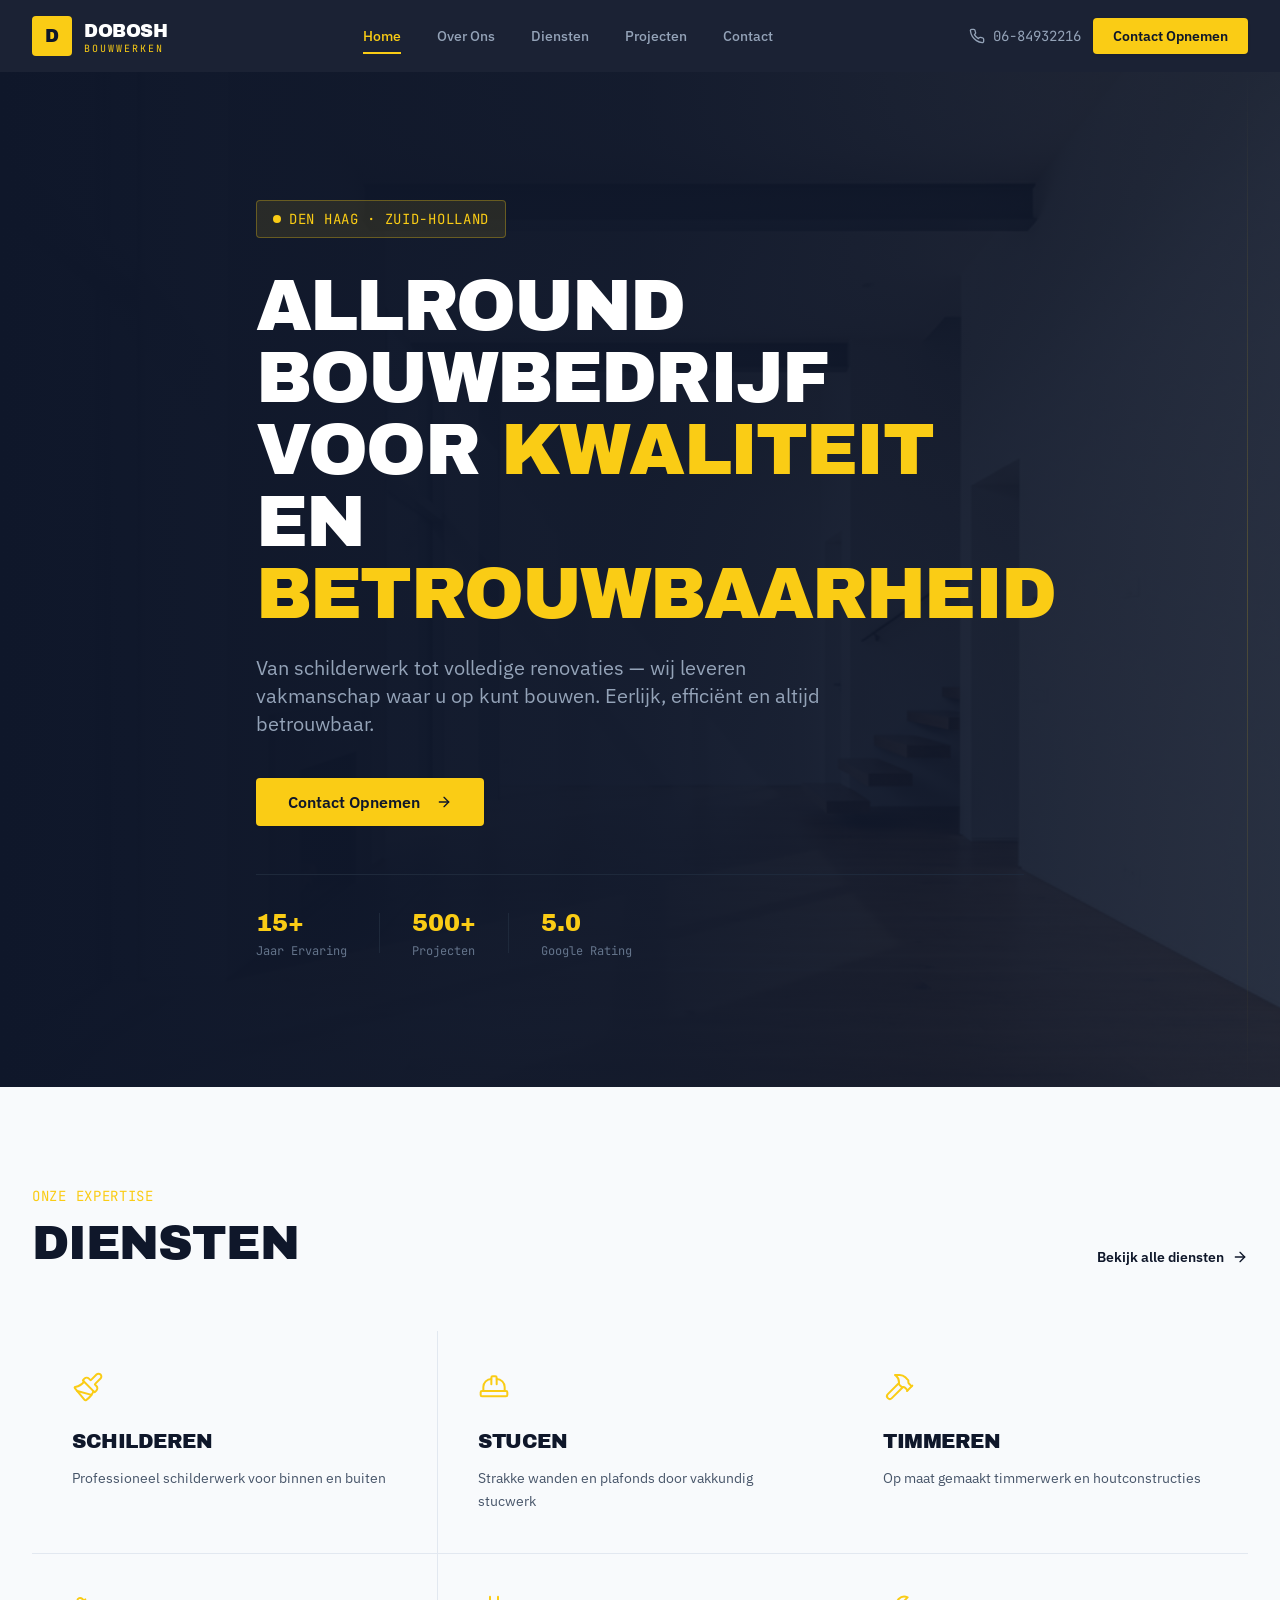
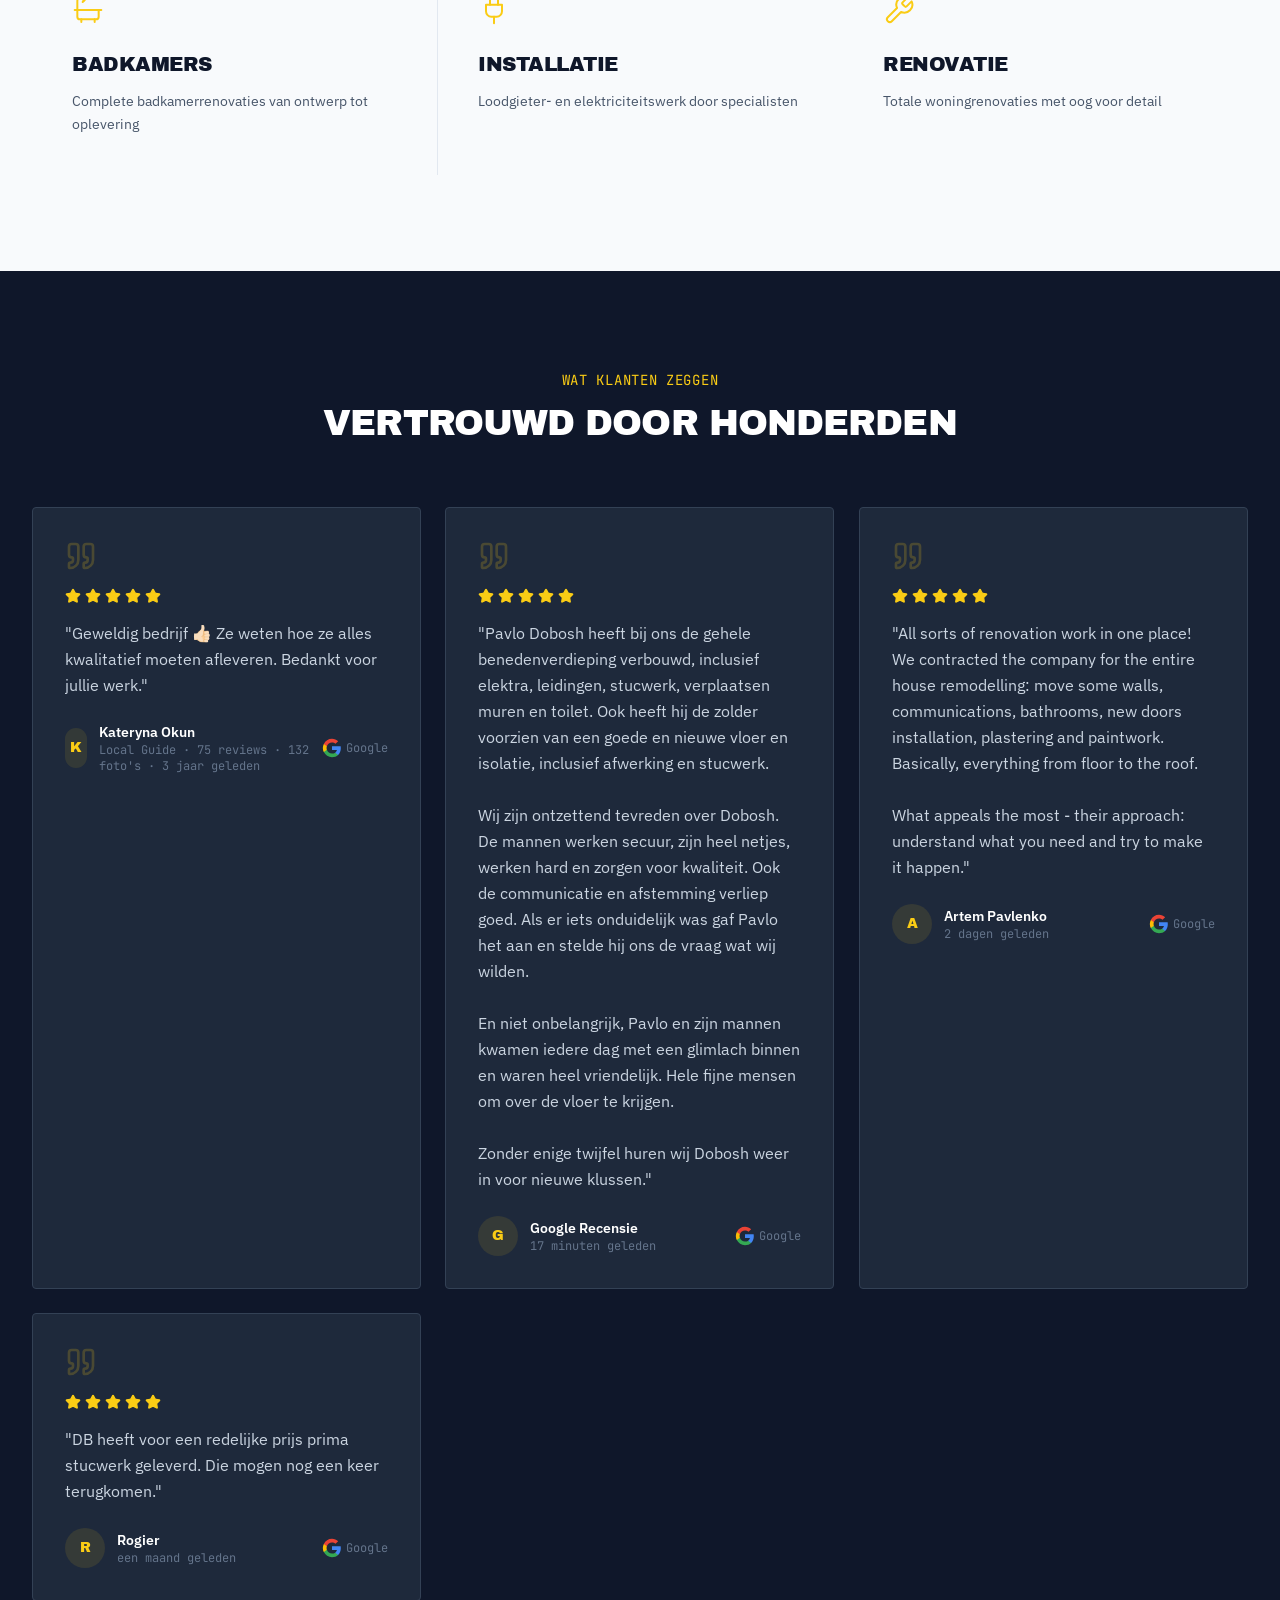
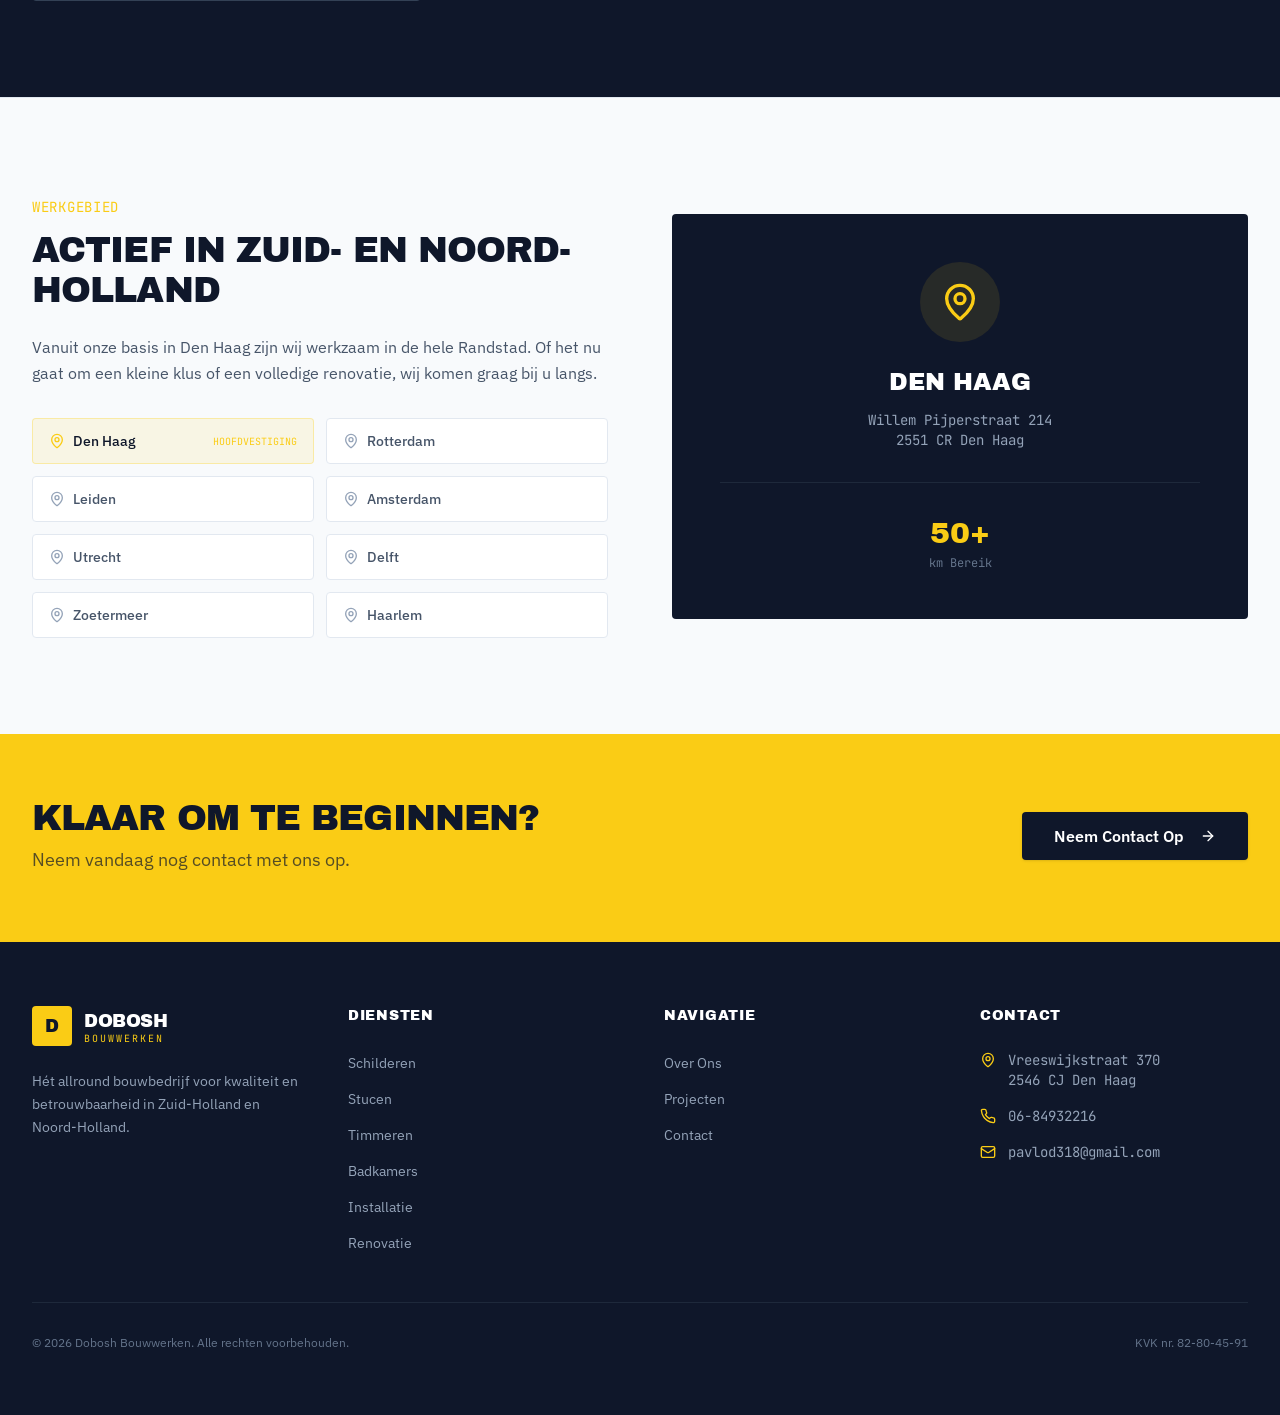
==== commit 6c938681: "Vierde review van Rogier toegevoegd Nieuwe Google-review in "Wat klanten zeggen" op de homepage. De " ====
--- a/index.html
+++ b/index.html
@@ -26,7 +26,7 @@
 
 </nav>
 
-<main class="flex-1 pt-[72px]"><section class="relative min-h-[90vh] bg-[#0F172A] overflow-hidden flex items-center"><div class="absolute inset-0"><img src="images/9e268dc69_generated_a72742f3.png" alt="Modern gerenoveerd interieur" class="w-full h-full object-cover opacity-30"><div class="absolute inset-0 bg-gradient-to-r from-[#0F172A] via-[#0F172A]/90 to-[#0F172A]/60"></div></div><div class="relative max-w-7xl mx-auto px-4 sm:px-6 lg:px-8 py-20 lg:py-32"><div class="max-w-3xl"><div class="inline-flex items-center gap-2 bg-[#FACC15]/10 border border-[#FACC15]/30 px-4 py-2 rounded-sm mb-8" data-reveal="up"><div class="w-2 h-2 bg-[#FACC15] rounded-full animate-pulse"></div><span class="text-[#FACC15] text-sm font-mono tracking-wider uppercase">Den Haag · Zuid-Holland</span></div><h1 class="font-archivo text-4xl sm:text-5xl lg:text-7xl text-white uppercase leading-[0.95] tracking-tight mb-6" data-reveal="up">Allround Bouwbedrijf voor <span class="text-[#FACC15]">Kwaliteit</span> en <span class="text-[#FACC15]">Betrouwbaarheid</span></h1><p class="text-[#94A3B8] text-lg sm:text-xl leading-relaxed mb-10 max-w-xl" data-reveal="up">Van schilderwerk tot volledige renovaties — wij leveren vakmanschap waar u op kunt bouwen. Eerlijk, efficiënt en altijd betrouwbaar.</p><div class="flex flex-col sm:flex-row gap-4" data-reveal="up"><a href="contact.html"><button class="inline-flex items-center justify-center gap-2 whitespace-nowrap transition-colors focus-visible:outline-none focus-visible:ring-1 focus-visible:ring-ring disabled:pointer-events-none disabled:opacity-50 [&amp;_svg]:pointer-events-none [&amp;_svg]:size-4 [&amp;_svg]:shrink-0 shadow h-9 bg-[#FACC15] text-[#0F172A] hover:bg-[#EAB308] font-semibold text-base px-8 py-6 rounded-sm group">Contact Opnemen<svg xmlns="http://www.w3.org/2000/svg" width="24" height="24" viewBox="0 0 24 24" fill="none" stroke="currentColor" stroke-width="2" stroke-linecap="round" stroke-linejoin="round" class="lucide lucide-arrow-right w-5 h-5 ml-2 group-hover:translate-x-1 transition-transform"><path d="M5 12h14"></path><path d="m12 5 7 7-7 7"></path></svg></button></a></div><div class="flex items-center gap-8 mt-12 pt-8 border-t border-[#1E293B]" data-reveal="fade"><div><span class="font-archivo text-[#FACC15] text-2xl">15+</span><p class="text-[#64748B] text-xs font-mono mt-1">Jaar Ervaring</p></div><div class="w-px h-10 bg-[#1E293B]"></div><div><span class="font-archivo text-[#FACC15] text-2xl">500+</span><p class="text-[#64748B] text-xs font-mono mt-1">Projecten</p></div><div class="w-px h-10 bg-[#1E293B]"></div><div><span class="font-archivo text-[#FACC15] text-2xl">5.0</span><p class="text-[#64748B] text-xs font-mono mt-1">Google Rating</p></div></div></div></div><div class="absolute right-8 top-0 bottom-0 w-px bg-gradient-to-b from-transparent via-[#FACC15]/20 to-transparent hidden lg:block"></div></section><section class="py-24 bg-[#F8FAFC]"><div class="max-w-7xl mx-auto px-4 sm:px-6 lg:px-8"><div class="flex flex-col md:flex-row md:items-end md:justify-between gap-6 mb-16"><div><span class="text-[#FACC15] text-sm font-mono tracking-wider uppercase">Onze Expertise</span><h2 class="font-archivo text-3xl sm:text-4xl lg:text-5xl text-[#0F172A] uppercase mt-3 tracking-tight">Diensten</h2></div><a class="flex items-center gap-2 text-[#0F172A] font-semibold text-sm hover:text-[#FACC15] transition-colors group" href="diensten.html">Bekijk alle diensten<svg xmlns="http://www.w3.org/2000/svg" width="24" height="24" viewBox="0 0 24 24" fill="none" stroke="currentColor" stroke-width="2" stroke-linecap="round" stroke-linejoin="round" class="lucide lucide-arrow-right w-4 h-4 group-hover:translate-x-1 transition-transform"><path d="M5 12h14"></path><path d="m12 5 7 7-7 7"></path></svg></a></div><div class="grid grid-cols-1 sm:grid-cols-2 lg:grid-cols-3 gap-px bg-[#E2E8F0]"><div class="bg-[#F8FAFC] p-8 lg:p-10 group hover:bg-[#FACC15] transition-all duration-500 cursor-pointer" data-reveal="up"><svg xmlns="http://www.w3.org/2000/svg" width="24" height="24" viewBox="0 0 24 24" fill="none" stroke="currentColor" stroke-width="1.5" stroke-linecap="round" stroke-linejoin="round" class="lucide lucide-paintbrush w-8 h-8 text-[#FACC15] group-hover:text-[#0F172A] transition-colors duration-500 mb-6" aria-label="Schilderen service"><path d="m14.622 17.897-10.68-2.913"></path><path d="M18.376 2.622a1 1 0 1 1 3.002 3.002L17.36 9.643a.5.5 0 0 0 0 .707l.944.944a2.41 2.41 0 0 1 0 3.408l-.944.944a.5.5 0 0 1-.707 0L8.354 7.348a.5.5 0 0 1 0-.707l.944-.944a2.41 2.41 0 0 1 3.408 0l.944.944a.5.5 0 0 0 .707 0z"></path><path d="M9 8c-1.804 2.71-3.97 3.46-6.583 3.948a.507.507 0 0 0-.302.819l7.32 8.883a1 1 0 0 0 1.185.204C12.735 20.405 16 16.792 16 15"></path></svg><h3 class="font-archivo text-xl text-[#0F172A] uppercase tracking-tight mb-3">Schilderen</h3><p class="text-[#475569] group-hover:text-[#0F172A]/70 text-sm leading-relaxed transition-colors duration-500">Professioneel schilderwerk voor binnen en buiten</p></div><div class="bg-[#F8FAFC] p-8 lg:p-10 group hover:bg-[#FACC15] transition-all duration-500 cursor-pointer" data-reveal="up"><svg xmlns="http://www.w3.org/2000/svg" width="24" height="24" viewBox="0 0 24 24" fill="none" stroke="currentColor" stroke-width="1.5" stroke-linecap="round" stroke-linejoin="round" class="lucide lucide-hard-hat w-8 h-8 text-[#FACC15] group-hover:text-[#0F172A] transition-colors duration-500 mb-6" aria-label="Stucen service"><path d="M10 10V5a1 1 0 0 1 1-1h2a1 1 0 0 1 1 1v5"></path><path d="M14 6a6 6 0 0 1 6 6v3"></path><path d="M4 15v-3a6 6 0 0 1 6-6"></path><rect x="2" y="15" width="20" height="4" rx="1"></rect></svg><h3 class="font-archivo text-xl text-[#0F172A] uppercase tracking-tight mb-3">Stucen</h3><p class="text-[#475569] group-hover:text-[#0F172A]/70 text-sm leading-relaxed transition-colors duration-500">Strakke wanden en plafonds door vakkundig stucwerk</p></div><div class="bg-[#F8FAFC] p-8 lg:p-10 group hover:bg-[#FACC15] transition-all duration-500 cursor-pointer" data-reveal="up"><svg xmlns="http://www.w3.org/2000/svg" width="24" height="24" viewBox="0 0 24 24" fill="none" stroke="currentColor" stroke-width="1.5" stroke-linecap="round" stroke-linejoin="round" class="lucide lucide-hammer w-8 h-8 text-[#FACC15] group-hover:text-[#0F172A] transition-colors duration-500 mb-6" aria-label="Timmeren service"><path d="m15 12-8.373 8.373a1 1 0 1 1-3-3L12 9"></path><path d="m18 15 4-4"></path><path d="m21.5 11.5-1.914-1.914A2 2 0 0 1 19 8.172V7l-2.26-2.26a6 6 0 0 0-4.202-1.756L9 2.96l.92.82A6.18 6.18 0 0 1 12 8.4V10l2 2h1.172a2 2 0 0 1 1.414.586L18.5 14.5"></path></svg><h3 class="font-archivo text-xl text-[#0F172A] uppercase tracking-tight mb-3">Timmeren</h3><p class="text-[#475569] group-hover:text-[#0F172A]/70 text-sm leading-relaxed transition-colors duration-500">Op maat gemaakt timmerwerk en houtconstructies</p></div><div class="bg-[#F8FAFC] p-8 lg:p-10 group hover:bg-[#FACC15] transition-all duration-500 cursor-pointer" data-reveal="up"><svg xmlns="http://www.w3.org/2000/svg" width="24" height="24" viewBox="0 0 24 24" fill="none" stroke="currentColor" stroke-width="1.5" stroke-linecap="round" stroke-linejoin="round" class="lucide lucide-bath w-8 h-8 text-[#FACC15] group-hover:text-[#0F172A] transition-colors duration-500 mb-6" aria-label="Badkamers service"><path d="M10 4 8 6"></path><path d="M17 19v2"></path><path d="M2 12h20"></path><path d="M7 19v2"></path><path d="M9 5 7.621 3.621A2.121 2.121 0 0 0 4 5v12a2 2 0 0 0 2 2h12a2 2 0 0 0 2-2v-5"></path></svg><h3 class="font-archivo text-xl text-[#0F172A] uppercase tracking-tight mb-3">Badkamers</h3><p class="text-[#475569] group-hover:text-[#0F172A]/70 text-sm leading-relaxed transition-colors duration-500">Complete badkamerrenovaties van ontwerp tot oplevering</p></div><div class="bg-[#F8FAFC] p-8 lg:p-10 group hover:bg-[#FACC15] transition-all duration-500 cursor-pointer" data-reveal="up"><svg xmlns="http://www.w3.org/2000/svg" width="24" height="24" viewBox="0 0 24 24" fill="none" stroke="currentColor" stroke-width="1.5" stroke-linecap="round" stroke-linejoin="round" class="lucide lucide-plug w-8 h-8 text-[#FACC15] group-hover:text-[#0F172A] transition-colors duration-500 mb-6" aria-label="Installatie service"><path d="M12 22v-5"></path><path d="M9 8V2"></path><path d="M15 8V2"></path><path d="M18 8v5a4 4 0 0 1-4 4h-4a4 4 0 0 1-4-4V8Z"></path></svg><h3 class="font-archivo text-xl text-[#0F172A] uppercase tracking-tight mb-3">Installatie</h3><p class="text-[#475569] group-hover:text-[#0F172A]/70 text-sm leading-relaxed transition-colors duration-500">Loodgieter- en elektriciteitswerk door specialisten</p></div><div class="bg-[#F8FAFC] p-8 lg:p-10 group hover:bg-[#FACC15] transition-all duration-500 cursor-pointer" data-reveal="up"><svg xmlns="http://www.w3.org/2000/svg" width="24" height="24" viewBox="0 0 24 24" fill="none" stroke="currentColor" stroke-width="1.5" stroke-linecap="round" stroke-linejoin="round" class="lucide lucide-wrench w-8 h-8 text-[#FACC15] group-hover:text-[#0F172A] transition-colors duration-500 mb-6" aria-label="Renovatie service"><path d="M14.7 6.3a1 1 0 0 0 0 1.4l1.6 1.6a1 1 0 0 0 1.4 0l3.77-3.77a6 6 0 0 1-7.94 7.94l-6.91 6.91a2.12 2.12 0 0 1-3-3l6.91-6.91a6 6 0 0 1 7.94-7.94l-3.76 3.76z"></path></svg><h3 class="font-archivo text-xl text-[#0F172A] uppercase tracking-tight mb-3">Renovatie</h3><p class="text-[#475569] group-hover:text-[#0F172A]/70 text-sm leading-relaxed transition-colors duration-500">Totale woningrenovaties met oog voor detail</p></div></div></div></section><section class="py-24 bg-[#0F172A]"><div class="max-w-7xl mx-auto px-4 sm:px-6 lg:px-8"><div class="text-center mb-16"><span class="text-[#FACC15] text-sm font-mono tracking-wider uppercase">Wat Klanten Zeggen</span><h2 class="font-archivo text-3xl sm:text-4xl text-white uppercase mt-3 tracking-tight">Vertrouwd door Honderden</h2></div><div class="grid grid-cols-1 lg:grid-cols-3 gap-6 max-w-7xl mx-auto"><div class="relative bg-[#1E293B] border border-[#334155] p-8 rounded-sm" data-reveal="up"><svg xmlns="http://www.w3.org/2000/svg" width="24" height="24" viewBox="0 0 24 24" fill="none" stroke="currentColor" stroke-width="2" stroke-linecap="round" stroke-linejoin="round" class="lucide lucide-quote w-8 h-8 text-[#FACC15]/20 mb-4"><path d="M16 3a2 2 0 0 0-2 2v6a2 2 0 0 0 2 2 1 1 0 0 1 1 1v1a2 2 0 0 1-2 2 1 1 0 0 0-1 1v2a1 1 0 0 0 1 1 6 6 0 0 0 6-6V5a2 2 0 0 0-2-2z"></path><path d="M5 3a2 2 0 0 0-2 2v6a2 2 0 0 0 2 2 1 1 0 0 1 1 1v1a2 2 0 0 1-2 2 1 1 0 0 0-1 1v2a1 1 0 0 0 1 1 6 6 0 0 0 6-6V5a2 2 0 0 0-2-2z"></path></svg><div class="flex gap-1 mb-4"><svg xmlns="http://www.w3.org/2000/svg" width="24" height="24" viewBox="0 0 24 24" fill="none" stroke="currentColor" stroke-width="2" stroke-linecap="round" stroke-linejoin="round" class="lucide lucide-star w-4 h-4 fill-[#FACC15] text-[#FACC15]"><path d="M11.525 2.295a.53.53 0 0 1 .95 0l2.31 4.679a2.123 2.123 0 0 0 1.595 1.16l5.166.756a.53.53 0 0 1 .294.904l-3.736 3.638a2.123 2.123 0 0 0-.611 1.878l.882 5.14a.53.53 0 0 1-.771.56l-4.618-2.428a2.122 2.122 0 0 0-1.973 0L6.396 21.01a.53.53 0 0 1-.77-.56l.881-5.139a2.122 2.122 0 0 0-.611-1.879L2.16 9.795a.53.53 0 0 1 .294-.906l5.165-.755a2.122 2.122 0 0 0 1.597-1.16z"></path></svg><svg xmlns="http://www.w3.org/2000/svg" width="24" height="24" viewBox="0 0 24 24" fill="none" stroke="currentColor" stroke-width="2" stroke-linecap="round" stroke-linejoin="round" class="lucide lucide-star w-4 h-4 fill-[#FACC15] text-[#FACC15]"><path d="M11.525 2.295a.53.53 0 0 1 .95 0l2.31 4.679a2.123 2.123 0 0 0 1.595 1.16l5.166.756a.53.53 0 0 1 .294.904l-3.736 3.638a2.123 2.123 0 0 0-.611 1.878l.882 5.14a.53.53 0 0 1-.771.56l-4.618-2.428a2.122 2.122 0 0 0-1.973 0L6.396 21.01a.53.53 0 0 1-.77-.56l.881-5.139a2.122 2.122 0 0 0-.611-1.879L2.16 9.795a.53.53 0 0 1 .294-.906l5.165-.755a2.122 2.122 0 0 0 1.597-1.16z"></path></svg><svg xmlns="http://www.w3.org/2000/svg" width="24" height="24" viewBox="0 0 24 24" fill="none" stroke="currentColor" stroke-width="2" stroke-linecap="round" stroke-linejoin="round" class="lucide lucide-star w-4 h-4 fill-[#FACC15] text-[#FACC15]"><path d="M11.525 2.295a.53.53 0 0 1 .95 0l2.31 4.679a2.123 2.123 0 0 0 1.595 1.16l5.166.756a.53.53 0 0 1 .294.904l-3.736 3.638a2.123 2.123 0 0 0-.611 1.878l.882 5.14a.53.53 0 0 1-.771.56l-4.618-2.428a2.122 2.122 0 0 0-1.973 0L6.396 21.01a.53.53 0 0 1-.77-.56l.881-5.139a2.122 2.122 0 0 0-.611-1.879L2.16 9.795a.53.53 0 0 1 .294-.906l5.165-.755a2.122 2.122 0 0 0 1.597-1.16z"></path></svg><svg xmlns="http://www.w3.org/2000/svg" width="24" height="24" viewBox="0 0 24 24" fill="none" stroke="currentColor" stroke-width="2" stroke-linecap="round" stroke-linejoin="round" class="lucide lucide-star w-4 h-4 fill-[#FACC15] text-[#FACC15]"><path d="M11.525 2.295a.53.53 0 0 1 .95 0l2.31 4.679a2.123 2.123 0 0 0 1.595 1.16l5.166.756a.53.53 0 0 1 .294.904l-3.736 3.638a2.123 2.123 0 0 0-.611 1.878l.882 5.14a.53.53 0 0 1-.771.56l-4.618-2.428a2.122 2.122 0 0 0-1.973 0L6.396 21.01a.53.53 0 0 1-.77-.56l.881-5.139a2.122 2.122 0 0 0-.611-1.879L2.16 9.795a.53.53 0 0 1 .294-.906l5.165-.755a2.122 2.122 0 0 0 1.597-1.16z"></path></svg><svg xmlns="http://www.w3.org/2000/svg" width="24" height="24" viewBox="0 0 24 24" fill="none" stroke="currentColor" stroke-width="2" stroke-linecap="round" stroke-linejoin="round" class="lucide lucide-star w-4 h-4 fill-[#FACC15] text-[#FACC15]"><path d="M11.525 2.295a.53.53 0 0 1 .95 0l2.31 4.679a2.123 2.123 0 0 0 1.595 1.16l5.166.756a.53.53 0 0 1 .294.904l-3.736 3.638a2.123 2.123 0 0 0-.611 1.878l.882 5.14a.53.53 0 0 1-.771.56l-4.618-2.428a2.122 2.122 0 0 0-1.973 0L6.396 21.01a.53.53 0 0 1-.77-.56l.881-5.139a2.122 2.122 0 0 0-.611-1.879L2.16 9.795a.53.53 0 0 1 .294-.906l5.165-.755a2.122 2.122 0 0 0 1.597-1.16z"></path></svg></div><p class="text-[#CBD5E1] leading-relaxed mb-6">"Geweldig bedrijf 👍🏻 Ze weten hoe ze alles kwalitatief moeten afleveren. Bedankt voor jullie werk."</p><div class="flex items-center gap-3 mt-auto"><div class="w-10 h-10 bg-[#FACC15]/10 rounded-full flex items-center justify-center"><span class="text-[#FACC15] font-archivo text-sm">K</span></div><div><p class="text-white text-sm font-semibold">Kateryna Okun</p><p class="text-[#64748B] text-xs font-mono">Local Guide · 75 reviews · 132 foto's · 3 jaar geleden</p></div><div class="ml-auto flex items-center gap-1"><svg viewBox="0 0 24 24" class="w-5 h-5" fill="none"><path d="M22.56 12.25c0-.78-.07-1.53-.2-2.25H12v4.26h5.92c-.26 1.37-1.04 2.53-2.21 3.31v2.77h3.57c2.08-1.92 3.28-4.74 3.28-8.09z" fill="#4285F4"></path><path d="M12 23c2.97 0 5.46-.98 7.28-2.66l-3.57-2.77c-.98.66-2.23 1.06-3.71 1.06-2.86 0-5.29-1.93-6.16-4.53H2.18v2.84C3.99 20.53 7.7 23 12 23z" fill="#34A853"></path><path d="M5.84 14.09c-.22-.66-.35-1.36-.35-2.09s.13-1.43.35-2.09V7.07H2.18C1.43 8.55 1 10.22 1 12s.43 3.45 1.18 4.93l3.66-2.84z" fill="#FBBC05"></path><path d="M12 5.38c1.62 0 3.06.56 4.21 1.64l3.15-3.15C17.45 2.09 14.97 1 12 1 7.7 1 3.99 3.47 2.18 7.07l3.66 2.84c.87-2.6 3.3-4.53 6.16-4.53z" fill="#EA4335"></path></svg><span class="text-[#64748B] text-xs font-mono">Google</span></div></div></div><div class="relative bg-[#1E293B] border border-[#334155] p-8 rounded-sm" data-reveal="up"><svg xmlns="http://www.w3.org/2000/svg" width="24" height="24" viewBox="0 0 24 24" fill="none" stroke="currentColor" stroke-width="2" stroke-linecap="round" stroke-linejoin="round" class="lucide lucide-quote w-8 h-8 text-[#FACC15]/20 mb-4"><path d="M16 3a2 2 0 0 0-2 2v6a2 2 0 0 0 2 2 1 1 0 0 1 1 1v1a2 2 0 0 1-2 2 1 1 0 0 0-1 1v2a1 1 0 0 0 1 1 6 6 0 0 0 6-6V5a2 2 0 0 0-2-2z"></path><path d="M5 3a2 2 0 0 0-2 2v6a2 2 0 0 0 2 2 1 1 0 0 1 1 1v1a2 2 0 0 1-2 2 1 1 0 0 0-1 1v2a1 1 0 0 0 1 1 6 6 0 0 0 6-6V5a2 2 0 0 0-2-2z"></path></svg><div class="flex gap-1 mb-4"><svg xmlns="http://www.w3.org/2000/svg" width="24" height="24" viewBox="0 0 24 24" fill="none" stroke="currentColor" stroke-width="2" stroke-linecap="round" stroke-linejoin="round" class="lucide lucide-star w-4 h-4 fill-[#FACC15] text-[#FACC15]"><path d="M11.525 2.295a.53.53 0 0 1 .95 0l2.31 4.679a2.123 2.123 0 0 0 1.595 1.16l5.166.756a.53.53 0 0 1 .294.904l-3.736 3.638a2.123 2.123 0 0 0-.611 1.878l.882 5.14a.53.53 0 0 1-.771.56l-4.618-2.428a2.122 2.122 0 0 0-1.973 0L6.396 21.01a.53.53 0 0 1-.77-.56l.881-5.139a2.122 2.122 0 0 0-.611-1.879L2.16 9.795a.53.53 0 0 1 .294-.906l5.165-.755a2.122 2.122 0 0 0 1.597-1.16z"></path></svg><svg xmlns="http://www.w3.org/2000/svg" width="24" height="24" viewBox="0 0 24 24" fill="none" stroke="currentColor" stroke-width="2" stroke-linecap="round" stroke-linejoin="round" class="lucide lucide-star w-4 h-4 fill-[#FACC15] text-[#FACC15]"><path d="M11.525 2.295a.53.53 0 0 1 .95 0l2.31 4.679a2.123 2.123 0 0 0 1.595 1.16l5.166.756a.53.53 0 0 1 .294.904l-3.736 3.638a2.123 2.123 0 0 0-.611 1.878l.882 5.14a.53.53 0 0 1-.771.56l-4.618-2.428a2.122 2.122 0 0 0-1.973 0L6.396 21.01a.53.53 0 0 1-.77-.56l.881-5.139a2.122 2.122 0 0 0-.611-1.879L2.16 9.795a.53.53 0 0 1 .294-.906l5.165-.755a2.122 2.122 0 0 0 1.597-1.16z"></path></svg><svg xmlns="http://www.w3.org/2000/svg" width="24" height="24" viewBox="0 0 24 24" fill="none" stroke="currentColor" stroke-width="2" stroke-linecap="round" stroke-linejoin="round" class="lucide lucide-star w-4 h-4 fill-[#FACC15] text-[#FACC15]"><path d="M11.525 2.295a.53.53 0 0 1 .95 0l2.31 4.679a2.123 2.123 0 0 0 1.595 1.16l5.166.756a.53.53 0 0 1 .294.904l-3.736 3.638a2.123 2.123 0 0 0-.611 1.878l.882 5.14a.53.53 0 0 1-.771.56l-4.618-2.428a2.122 2.122 0 0 0-1.973 0L6.396 21.01a.53.53 0 0 1-.77-.56l.881-5.139a2.122 2.122 0 0 0-.611-1.879L2.16 9.795a.53.53 0 0 1 .294-.906l5.165-.755a2.122 2.122 0 0 0 1.597-1.16z"></path></svg><svg xmlns="http://www.w3.org/2000/svg" width="24" height="24" viewBox="0 0 24 24" fill="none" stroke="currentColor" stroke-width="2" stroke-linecap="round" stroke-linejoin="round" class="lucide lucide-star w-4 h-4 fill-[#FACC15] text-[#FACC15]"><path d="M11.525 2.295a.53.53 0 0 1 .95 0l2.31 4.679a2.123 2.123 0 0 0 1.595 1.16l5.166.756a.53.53 0 0 1 .294.904l-3.736 3.638a2.123 2.123 0 0 0-.611 1.878l.882 5.14a.53.53 0 0 1-.771.56l-4.618-2.428a2.122 2.122 0 0 0-1.973 0L6.396 21.01a.53.53 0 0 1-.77-.56l.881-5.139a2.122 2.122 0 0 0-.611-1.879L2.16 9.795a.53.53 0 0 1 .294-.906l5.165-.755a2.122 2.122 0 0 0 1.597-1.16z"></path></svg><svg xmlns="http://www.w3.org/2000/svg" width="24" height="24" viewBox="0 0 24 24" fill="none" stroke="currentColor" stroke-width="2" stroke-linecap="round" stroke-linejoin="round" class="lucide lucide-star w-4 h-4 fill-[#FACC15] text-[#FACC15]"><path d="M11.525 2.295a.53.53 0 0 1 .95 0l2.31 4.679a2.123 2.123 0 0 0 1.595 1.16l5.166.756a.53.53 0 0 1 .294.904l-3.736 3.638a2.123 2.123 0 0 0-.611 1.878l.882 5.14a.53.53 0 0 1-.771.56l-4.618-2.428a2.122 2.122 0 0 0-1.973 0L6.396 21.01a.53.53 0 0 1-.77-.56l.881-5.139a2.122 2.122 0 0 0-.611-1.879L2.16 9.795a.53.53 0 0 1 .294-.906l5.165-.755a2.122 2.122 0 0 0 1.597-1.16z"></path></svg></div><p class="text-[#CBD5E1] leading-relaxed mb-6">"Pavlo Dobosh heeft bij ons de gehele benedenverdieping verbouwd, inclusief elektra, leidingen, stucwerk, verplaatsen muren en toilet. Ook heeft hij de zolder voorzien van een goede en nieuwe vloer en isolatie, inclusief afwerking en stucwerk.<br><br>Wij zijn ontzettend tevreden over Dobosh. De mannen werken secuur, zijn heel netjes, werken hard en zorgen voor kwaliteit. Ook de communicatie en afstemming verliep goed. Als er iets onduidelijk was gaf Pavlo het aan en stelde hij ons de vraag wat wij wilden.<br><br>En niet onbelangrijk, Pavlo en zijn mannen kwamen iedere dag met een glimlach binnen en waren heel vriendelijk. Hele fijne mensen om over de vloer te krijgen.<br><br>Zonder enige twijfel huren wij Dobosh weer in voor nieuwe klussen."</p><div class="flex items-center gap-3"><div class="w-10 h-10 bg-[#FACC15]/10 rounded-full flex items-center justify-center"><span class="text-[#FACC15] font-archivo text-sm">G</span></div><div><p class="text-white text-sm font-semibold">Google Recensie</p><p class="text-[#64748B] text-xs font-mono">17 minuten geleden</p></div><div class="ml-auto flex items-center gap-1"><svg viewBox="0 0 24 24" class="w-5 h-5" fill="none"><path d="M22.56 12.25c0-.78-.07-1.53-.2-2.25H12v4.26h5.92c-.26 1.37-1.04 2.53-2.21 3.31v2.77h3.57c2.08-1.92 3.28-4.74 3.28-8.09z" fill="#4285F4"></path><path d="M12 23c2.97 0 5.46-.98 7.28-2.66l-3.57-2.77c-.98.66-2.23 1.06-3.71 1.06-2.86 0-5.29-1.93-6.16-4.53H2.18v2.84C3.99 20.53 7.7 23 12 23z" fill="#34A853"></path><path d="M5.84 14.09c-.22-.66-.35-1.36-.35-2.09s.13-1.43.35-2.09V7.07H2.18C1.43 8.55 1 10.22 1 12s.43 3.45 1.18 4.93l3.66-2.84z" fill="#FBBC05"></path><path d="M12 5.38c1.62 0 3.06.56 4.21 1.64l3.15-3.15C17.45 2.09 14.97 1 12 1 7.7 1 3.99 3.47 2.18 7.07l3.66 2.84c.87-2.6 3.3-4.53 6.16-4.53z" fill="#EA4335"></path></svg><span class="text-[#64748B] text-xs font-mono">Google</span></div></div></div><div class="relative bg-[#1E293B] border border-[#334155] p-8 rounded-sm" data-reveal="up"><svg xmlns="http://www.w3.org/2000/svg" width="24" height="24" viewBox="0 0 24 24" fill="none" stroke="currentColor" stroke-width="2" stroke-linecap="round" stroke-linejoin="round" class="lucide lucide-quote w-8 h-8 text-[#FACC15]/20 mb-4"><path d="M16 3a2 2 0 0 0-2 2v6a2 2 0 0 0 2 2 1 1 0 0 1 1 1v1a2 2 0 0 1-2 2 1 1 0 0 0-1 1v2a1 1 0 0 0 1 1 6 6 0 0 0 6-6V5a2 2 0 0 0-2-2z"></path><path d="M5 3a2 2 0 0 0-2 2v6a2 2 0 0 0 2 2 1 1 0 0 1 1 1v1a2 2 0 0 1-2 2 1 1 0 0 0-1 1v2a1 1 0 0 0 1 1 6 6 0 0 0 6-6V5a2 2 0 0 0-2-2z"></path></svg><div class="flex gap-1 mb-4"><svg xmlns="http://www.w3.org/2000/svg" width="24" height="24" viewBox="0 0 24 24" fill="none" stroke="currentColor" stroke-width="2" stroke-linecap="round" stroke-linejoin="round" class="lucide lucide-star w-4 h-4 fill-[#FACC15] text-[#FACC15]"><path d="M11.525 2.295a.53.53 0 0 1 .95 0l2.31 4.679a2.123 2.123 0 0 0 1.595 1.16l5.166.756a.53.53 0 0 1 .294.904l-3.736 3.638a2.123 2.123 0 0 0-.611 1.878l.882 5.14a.53.53 0 0 1-.771.56l-4.618-2.428a2.122 2.122 0 0 0-1.973 0L6.396 21.01a.53.53 0 0 1-.77-.56l.881-5.139a2.122 2.122 0 0 0-.611-1.879L2.16 9.795a.53.53 0 0 1 .294-.906l5.165-.755a2.122 2.122 0 0 0 1.597-1.16z"></path></svg><svg xmlns="http://www.w3.org/2000/svg" width="24" height="24" viewBox="0 0 24 24" fill="none" stroke="currentColor" stroke-width="2" stroke-linecap="round" stroke-linejoin="round" class="lucide lucide-star w-4 h-4 fill-[#FACC15] text-[#FACC15]"><path d="M11.525 2.295a.53.53 0 0 1 .95 0l2.31 4.679a2.123 2.123 0 0 0 1.595 1.16l5.166.756a.53.53 0 0 1 .294.904l-3.736 3.638a2.123 2.123 0 0 0-.611 1.878l.882 5.14a.53.53 0 0 1-.771.56l-4.618-2.428a2.122 2.122 0 0 0-1.973 0L6.396 21.01a.53.53 0 0 1-.77-.56l.881-5.139a2.122 2.122 0 0 0-.611-1.879L2.16 9.795a.53.53 0 0 1 .294-.906l5.165-.755a2.122 2.122 0 0 0 1.597-1.16z"></path></svg><svg xmlns="http://www.w3.org/2000/svg" width="24" height="24" viewBox="0 0 24 24" fill="none" stroke="currentColor" stroke-width="2" stroke-linecap="round" stroke-linejoin="round" class="lucide lucide-star w-4 h-4 fill-[#FACC15] text-[#FACC15]"><path d="M11.525 2.295a.53.53 0 0 1 .95 0l2.31 4.679a2.123 2.123 0 0 0 1.595 1.16l5.166.756a.53.53 0 0 1 .294.904l-3.736 3.638a2.123 2.123 0 0 0-.611 1.878l.882 5.14a.53.53 0 0 1-.771.56l-4.618-2.428a2.122 2.122 0 0 0-1.973 0L6.396 21.01a.53.53 0 0 1-.77-.56l.881-5.139a2.122 2.122 0 0 0-.611-1.879L2.16 9.795a.53.53 0 0 1 .294-.906l5.165-.755a2.122 2.122 0 0 0 1.597-1.16z"></path></svg><svg xmlns="http://www.w3.org/2000/svg" width="24" height="24" viewBox="0 0 24 24" fill="none" stroke="currentColor" stroke-width="2" stroke-linecap="round" stroke-linejoin="round" class="lucide lucide-star w-4 h-4 fill-[#FACC15] text-[#FACC15]"><path d="M11.525 2.295a.53.53 0 0 1 .95 0l2.31 4.679a2.123 2.123 0 0 0 1.595 1.16l5.166.756a.53.53 0 0 1 .294.904l-3.736 3.638a2.123 2.123 0 0 0-.611 1.878l.882 5.14a.53.53 0 0 1-.771.56l-4.618-2.428a2.122 2.122 0 0 0-1.973 0L6.396 21.01a.53.53 0 0 1-.77-.56l.881-5.139a2.122 2.122 0 0 0-.611-1.879L2.16 9.795a.53.53 0 0 1 .294-.906l5.165-.755a2.122 2.122 0 0 0 1.597-1.16z"></path></svg><svg xmlns="http://www.w3.org/2000/svg" width="24" height="24" viewBox="0 0 24 24" fill="none" stroke="currentColor" stroke-width="2" stroke-linecap="round" stroke-linejoin="round" class="lucide lucide-star w-4 h-4 fill-[#FACC15] text-[#FACC15]"><path d="M11.525 2.295a.53.53 0 0 1 .95 0l2.31 4.679a2.123 2.123 0 0 0 1.595 1.16l5.166.756a.53.53 0 0 1 .294.904l-3.736 3.638a2.123 2.123 0 0 0-.611 1.878l.882 5.14a.53.53 0 0 1-.771.56l-4.618-2.428a2.122 2.122 0 0 0-1.973 0L6.396 21.01a.53.53 0 0 1-.77-.56l.881-5.139a2.122 2.122 0 0 0-.611-1.879L2.16 9.795a.53.53 0 0 1 .294-.906l5.165-.755a2.122 2.122 0 0 0 1.597-1.16z"></path></svg></div><p class="text-[#CBD5E1] leading-relaxed mb-6">"All sorts of renovation work in one place! We contracted the company for the entire house remodelling: move some walls, communications, bathrooms, new doors installation, plastering and paintwork. Basically, everything from floor to the roof.<br><br>What appeals the most - their approach: understand what you need and try to make it happen."</p><div class="flex items-center gap-3"><div class="w-10 h-10 bg-[#FACC15]/10 rounded-full flex items-center justify-center"><span class="text-[#FACC15] font-archivo text-sm">A</span></div><div><p class="text-white text-sm font-semibold">Artem Pavlenko</p><p class="text-[#64748B] text-xs font-mono">2 dagen geleden</p></div><div class="ml-auto flex items-center gap-1"><svg viewBox="0 0 24 24" class="w-5 h-5" fill="none"><path d="M22.56 12.25c0-.78-.07-1.53-.2-2.25H12v4.26h5.92c-.26 1.37-1.04 2.53-2.21 3.31v2.77h3.57c2.08-1.92 3.28-4.74 3.28-8.09z" fill="#4285F4"></path><path d="M12 23c2.97 0 5.46-.98 7.28-2.66l-3.57-2.77c-.98.66-2.23 1.06-3.71 1.06-2.86 0-5.29-1.93-6.16-4.53H2.18v2.84C3.99 20.53 7.7 23 12 23z" fill="#34A853"></path><path d="M5.84 14.09c-.22-.66-.35-1.36-.35-2.09s.13-1.43.35-2.09V7.07H2.18C1.43 8.55 1 10.22 1 12s.43 3.45 1.18 4.93l3.66-2.84z" fill="#FBBC05"></path><path d="M12 5.38c1.62 0 3.06.56 4.21 1.64l3.15-3.15C17.45 2.09 14.97 1 12 1 7.7 1 3.99 3.47 2.18 7.07l3.66 2.84c.87-2.6 3.3-4.53 6.16-4.53z" fill="#EA4335"></path></svg><span class="text-[#64748B] text-xs font-mono">Google</span></div></div></div></div></div></section><section class="py-24 bg-[#F8FAFC] border-t border-[#E2E8F0]"><div class="max-w-7xl mx-auto px-4 sm:px-6 lg:px-8"><div class="grid grid-cols-1 lg:grid-cols-2 gap-16 items-center"><div><span class="text-[#FACC15] text-sm font-mono tracking-wider uppercase">Werkgebied</span><h2 class="font-archivo text-3xl sm:text-4xl text-[#0F172A] uppercase mt-3 tracking-tight mb-6">Actief in Zuid- en Noord-Holland</h2><p class="text-[#475569] leading-relaxed mb-8">Vanuit onze basis in Den Haag zijn wij werkzaam in de hele Randstad. Of het nu gaat om een kleine klus of een volledige renovatie, wij komen graag bij u langs.</p><div class="grid grid-cols-2 gap-3"><div class="flex items-center gap-2 px-4 py-3 rounded-sm border bg-[#FACC15]/10 border-[#FACC15]/30 text-[#0F172A]" data-reveal="left"><svg xmlns="http://www.w3.org/2000/svg" width="24" height="24" viewBox="0 0 24 24" fill="none" stroke="currentColor" stroke-width="2" stroke-linecap="round" stroke-linejoin="round" class="lucide lucide-map-pin w-4 h-4 shrink-0 text-[#FACC15]"><path d="M20 10c0 4.993-5.539 10.193-7.399 11.799a1 1 0 0 1-1.202 0C9.539 20.193 4 14.993 4 10a8 8 0 0 1 16 0"></path><circle cx="12" cy="10" r="3"></circle></svg><span class="text-sm font-medium">Den Haag</span><span class="ml-auto text-[10px] font-mono text-[#FACC15] uppercase">Hoofdvestiging</span></div><div class="flex items-center gap-2 px-4 py-3 rounded-sm border bg-white border-[#E2E8F0] text-[#475569]" data-reveal="left"><svg xmlns="http://www.w3.org/2000/svg" width="24" height="24" viewBox="0 0 24 24" fill="none" stroke="currentColor" stroke-width="2" stroke-linecap="round" stroke-linejoin="round" class="lucide lucide-map-pin w-4 h-4 shrink-0 text-[#94A3B8]"><path d="M20 10c0 4.993-5.539 10.193-7.399 11.799a1 1 0 0 1-1.202 0C9.539 20.193 4 14.993 4 10a8 8 0 0 1 16 0"></path><circle cx="12" cy="10" r="3"></circle></svg><span class="text-sm font-medium">Rotterdam</span></div><div class="flex items-center gap-2 px-4 py-3 rounded-sm border bg-white border-[#E2E8F0] text-[#475569]" data-reveal="left"><svg xmlns="http://www.w3.org/2000/svg" width="24" height="24" viewBox="0 0 24 24" fill="none" stroke="currentColor" stroke-width="2" stroke-linecap="round" stroke-linejoin="round" class="lucide lucide-map-pin w-4 h-4 shrink-0 text-[#94A3B8]"><path d="M20 10c0 4.993-5.539 10.193-7.399 11.799a1 1 0 0 1-1.202 0C9.539 20.193 4 14.993 4 10a8 8 0 0 1 16 0"></path><circle cx="12" cy="10" r="3"></circle></svg><span class="text-sm font-medium">Leiden</span></div><div class="flex items-center gap-2 px-4 py-3 rounded-sm border bg-white border-[#E2E8F0] text-[#475569]" data-reveal="left"><svg xmlns="http://www.w3.org/2000/svg" width="24" height="24" viewBox="0 0 24 24" fill="none" stroke="currentColor" stroke-width="2" stroke-linecap="round" stroke-linejoin="round" class="lucide lucide-map-pin w-4 h-4 shrink-0 text-[#94A3B8]"><path d="M20 10c0 4.993-5.539 10.193-7.399 11.799a1 1 0 0 1-1.202 0C9.539 20.193 4 14.993 4 10a8 8 0 0 1 16 0"></path><circle cx="12" cy="10" r="3"></circle></svg><span class="text-sm font-medium">Amsterdam</span></div><div class="flex items-center gap-2 px-4 py-3 rounded-sm border bg-white border-[#E2E8F0] text-[#475569]" data-reveal="left"><svg xmlns="http://www.w3.org/2000/svg" width="24" height="24" viewBox="0 0 24 24" fill="none" stroke="currentColor" stroke-width="2" stroke-linecap="round" stroke-linejoin="round" class="lucide lucide-map-pin w-4 h-4 shrink-0 text-[#94A3B8]"><path d="M20 10c0 4.993-5.539 10.193-7.399 11.799a1 1 0 0 1-1.202 0C9.539 20.193 4 14.993 4 10a8 8 0 0 1 16 0"></path><circle cx="12" cy="10" r="3"></circle></svg><span class="text-sm font-medium">Utrecht</span></div><div class="flex items-center gap-2 px-4 py-3 rounded-sm border bg-white border-[#E2E8F0] text-[#475569]" data-reveal="left"><svg xmlns="http://www.w3.org/2000/svg" width="24" height="24" viewBox="0 0 24 24" fill="none" stroke="currentColor" stroke-width="2" stroke-linecap="round" stroke-linejoin="round" class="lucide lucide-map-pin w-4 h-4 shrink-0 text-[#94A3B8]"><path d="M20 10c0 4.993-5.539 10.193-7.399 11.799a1 1 0 0 1-1.202 0C9.539 20.193 4 14.993 4 10a8 8 0 0 1 16 0"></path><circle cx="12" cy="10" r="3"></circle></svg><span class="text-sm font-medium">Delft</span></div><div class="flex items-center gap-2 px-4 py-3 rounded-sm border bg-white border-[#E2E8F0] text-[#475569]" data-reveal="left"><svg xmlns="http://www.w3.org/2000/svg" width="24" height="24" viewBox="0 0 24 24" fill="none" stroke="currentColor" stroke-width="2" stroke-linecap="round" stroke-linejoin="round" class="lucide lucide-map-pin w-4 h-4 shrink-0 text-[#94A3B8]"><path d="M20 10c0 4.993-5.539 10.193-7.399 11.799a1 1 0 0 1-1.202 0C9.539 20.193 4 14.993 4 10a8 8 0 0 1 16 0"></path><circle cx="12" cy="10" r="3"></circle></svg><span class="text-sm font-medium">Zoetermeer</span></div><div class="flex items-center gap-2 px-4 py-3 rounded-sm border bg-white border-[#E2E8F0] text-[#475569]" data-reveal="left"><svg xmlns="http://www.w3.org/2000/svg" width="24" height="24" viewBox="0 0 24 24" fill="none" stroke="currentColor" stroke-width="2" stroke-linecap="round" stroke-linejoin="round" class="lucide lucide-map-pin w-4 h-4 shrink-0 text-[#94A3B8]"><path d="M20 10c0 4.993-5.539 10.193-7.399 11.799a1 1 0 0 1-1.202 0C9.539 20.193 4 14.993 4 10a8 8 0 0 1 16 0"></path><circle cx="12" cy="10" r="3"></circle></svg><span class="text-sm font-medium">Haarlem</span></div></div></div><div class="relative"><div class="bg-[#0F172A] rounded-sm p-8 lg:p-12"><div class="text-center"><div class="w-20 h-20 bg-[#FACC15]/10 rounded-full flex items-center justify-center mx-auto mb-6"><svg xmlns="http://www.w3.org/2000/svg" width="24" height="24" viewBox="0 0 24 24" fill="none" stroke="currentColor" stroke-width="2" stroke-linecap="round" stroke-linejoin="round" class="lucide lucide-map-pin w-10 h-10 text-[#FACC15]"><path d="M20 10c0 4.993-5.539 10.193-7.399 11.799a1 1 0 0 1-1.202 0C9.539 20.193 4 14.993 4 10a8 8 0 0 1 16 0"></path><circle cx="12" cy="10" r="3"></circle></svg></div><h3 class="font-archivo text-white text-2xl uppercase mb-3">Den Haag</h3><p class="font-mono text-[#94A3B8] text-sm mb-6">Willem Pijperstraat 214<br>2551 CR Den Haag</p><div class="mt-8 pt-8 border-t border-[#1E293B]"><div><span class="font-archivo text-[#FACC15] text-3xl">50+</span><p class="text-[#64748B] text-xs font-mono mt-1">km Bereik</p></div></div></div></div></div></div></div></section><section class="bg-[#FACC15] py-16"><div class="max-w-7xl mx-auto px-4 sm:px-6 lg:px-8"><div class="flex flex-col md:flex-row items-center justify-between gap-8" data-reveal="up"><div><h2 class="font-archivo text-2xl sm:text-3xl lg:text-4xl text-[#0F172A] uppercase tracking-tight">Klaar om te beginnen?</h2><p class="text-[#0F172A]/70 mt-2 text-lg">Neem vandaag nog contact met ons op.</p></div><a href="contact.html"><button class="inline-flex items-center justify-center gap-2 transition-colors focus-visible:outline-none focus-visible:ring-1 focus-visible:ring-ring disabled:pointer-events-none disabled:opacity-50 [&amp;_svg]:pointer-events-none [&amp;_svg]:size-4 [&amp;_svg]:shrink-0 shadow h-9 bg-[#0F172A] text-white hover:bg-[#1E293B] font-semibold text-base px-8 py-6 rounded-sm group whitespace-nowrap">Neem Contact Op<svg xmlns="http://www.w3.org/2000/svg" width="24" height="24" viewBox="0 0 24 24" fill="none" stroke="currentColor" stroke-width="2" stroke-linecap="round" stroke-linejoin="round" class="lucide lucide-arrow-right w-5 h-5 ml-2 group-hover:translate-x-1 transition-transform"><path d="M5 12h14"></path><path d="m12 5 7 7-7 7"></path></svg></button></a></div></div></section></main>
+<main class="flex-1 pt-[72px]"><section class="relative min-h-[90vh] bg-[#0F172A] overflow-hidden flex items-center"><div class="absolute inset-0"><img src="images/9e268dc69_generated_a72742f3.png" alt="Modern gerenoveerd interieur" class="w-full h-full object-cover opacity-30"><div class="absolute inset-0 bg-gradient-to-r from-[#0F172A] via-[#0F172A]/90 to-[#0F172A]/60"></div></div><div class="relative max-w-7xl mx-auto px-4 sm:px-6 lg:px-8 py-20 lg:py-32"><div class="max-w-3xl"><div class="inline-flex items-center gap-2 bg-[#FACC15]/10 border border-[#FACC15]/30 px-4 py-2 rounded-sm mb-8" data-reveal="up"><div class="w-2 h-2 bg-[#FACC15] rounded-full animate-pulse"></div><span class="text-[#FACC15] text-sm font-mono tracking-wider uppercase">Den Haag · Zuid-Holland</span></div><h1 class="font-archivo text-4xl sm:text-5xl lg:text-7xl text-white uppercase leading-[0.95] tracking-tight mb-6" data-reveal="up">Allround Bouwbedrijf voor <span class="text-[#FACC15]">Kwaliteit</span> en <span class="text-[#FACC15]">Betrouwbaarheid</span></h1><p class="text-[#94A3B8] text-lg sm:text-xl leading-relaxed mb-10 max-w-xl" data-reveal="up">Van schilderwerk tot volledige renovaties — wij leveren vakmanschap waar u op kunt bouwen. Eerlijk, efficiënt en altijd betrouwbaar.</p><div class="flex flex-col sm:flex-row gap-4" data-reveal="up"><a href="contact.html"><button class="inline-flex items-center justify-center gap-2 whitespace-nowrap transition-colors focus-visible:outline-none focus-visible:ring-1 focus-visible:ring-ring disabled:pointer-events-none disabled:opacity-50 [&amp;_svg]:pointer-events-none [&amp;_svg]:size-4 [&amp;_svg]:shrink-0 shadow h-9 bg-[#FACC15] text-[#0F172A] hover:bg-[#EAB308] font-semibold text-base px-8 py-6 rounded-sm group">Contact Opnemen<svg xmlns="http://www.w3.org/2000/svg" width="24" height="24" viewBox="0 0 24 24" fill="none" stroke="currentColor" stroke-width="2" stroke-linecap="round" stroke-linejoin="round" class="lucide lucide-arrow-right w-5 h-5 ml-2 group-hover:translate-x-1 transition-transform"><path d="M5 12h14"></path><path d="m12 5 7 7-7 7"></path></svg></button></a></div><div class="flex items-center gap-8 mt-12 pt-8 border-t border-[#1E293B]" data-reveal="fade"><div><span class="font-archivo text-[#FACC15] text-2xl">15+</span><p class="text-[#64748B] text-xs font-mono mt-1">Jaar Ervaring</p></div><div class="w-px h-10 bg-[#1E293B]"></div><div><span class="font-archivo text-[#FACC15] text-2xl">500+</span><p class="text-[#64748B] text-xs font-mono mt-1">Projecten</p></div><div class="w-px h-10 bg-[#1E293B]"></div><div><span class="font-archivo text-[#FACC15] text-2xl">5.0</span><p class="text-[#64748B] text-xs font-mono mt-1">Google Rating</p></div></div></div></div><div class="absolute right-8 top-0 bottom-0 w-px bg-gradient-to-b from-transparent via-[#FACC15]/20 to-transparent hidden lg:block"></div></section><section class="py-24 bg-[#F8FAFC]"><div class="max-w-7xl mx-auto px-4 sm:px-6 lg:px-8"><div class="flex flex-col md:flex-row md:items-end md:justify-between gap-6 mb-16"><div><span class="text-[#FACC15] text-sm font-mono tracking-wider uppercase">Onze Expertise</span><h2 class="font-archivo text-3xl sm:text-4xl lg:text-5xl text-[#0F172A] uppercase mt-3 tracking-tight">Diensten</h2></div><a class="flex items-center gap-2 text-[#0F172A] font-semibold text-sm hover:text-[#FACC15] transition-colors group" href="diensten.html">Bekijk alle diensten<svg xmlns="http://www.w3.org/2000/svg" width="24" height="24" viewBox="0 0 24 24" fill="none" stroke="currentColor" stroke-width="2" stroke-linecap="round" stroke-linejoin="round" class="lucide lucide-arrow-right w-4 h-4 group-hover:translate-x-1 transition-transform"><path d="M5 12h14"></path><path d="m12 5 7 7-7 7"></path></svg></a></div><div class="grid grid-cols-1 sm:grid-cols-2 lg:grid-cols-3 gap-px bg-[#E2E8F0]"><div class="bg-[#F8FAFC] p-8 lg:p-10 group hover:bg-[#FACC15] transition-all duration-500 cursor-pointer" data-reveal="up"><svg xmlns="http://www.w3.org/2000/svg" width="24" height="24" viewBox="0 0 24 24" fill="none" stroke="currentColor" stroke-width="1.5" stroke-linecap="round" stroke-linejoin="round" class="lucide lucide-paintbrush w-8 h-8 text-[#FACC15] group-hover:text-[#0F172A] transition-colors duration-500 mb-6" aria-label="Schilderen service"><path d="m14.622 17.897-10.68-2.913"></path><path d="M18.376 2.622a1 1 0 1 1 3.002 3.002L17.36 9.643a.5.5 0 0 0 0 .707l.944.944a2.41 2.41 0 0 1 0 3.408l-.944.944a.5.5 0 0 1-.707 0L8.354 7.348a.5.5 0 0 1 0-.707l.944-.944a2.41 2.41 0 0 1 3.408 0l.944.944a.5.5 0 0 0 .707 0z"></path><path d="M9 8c-1.804 2.71-3.97 3.46-6.583 3.948a.507.507 0 0 0-.302.819l7.32 8.883a1 1 0 0 0 1.185.204C12.735 20.405 16 16.792 16 15"></path></svg><h3 class="font-archivo text-xl text-[#0F172A] uppercase tracking-tight mb-3">Schilderen</h3><p class="text-[#475569] group-hover:text-[#0F172A]/70 text-sm leading-relaxed transition-colors duration-500">Professioneel schilderwerk voor binnen en buiten</p></div><div class="bg-[#F8FAFC] p-8 lg:p-10 group hover:bg-[#FACC15] transition-all duration-500 cursor-pointer" data-reveal="up"><svg xmlns="http://www.w3.org/2000/svg" width="24" height="24" viewBox="0 0 24 24" fill="none" stroke="currentColor" stroke-width="1.5" stroke-linecap="round" stroke-linejoin="round" class="lucide lucide-hard-hat w-8 h-8 text-[#FACC15] group-hover:text-[#0F172A] transition-colors duration-500 mb-6" aria-label="Stucen service"><path d="M10 10V5a1 1 0 0 1 1-1h2a1 1 0 0 1 1 1v5"></path><path d="M14 6a6 6 0 0 1 6 6v3"></path><path d="M4 15v-3a6 6 0 0 1 6-6"></path><rect x="2" y="15" width="20" height="4" rx="1"></rect></svg><h3 class="font-archivo text-xl text-[#0F172A] uppercase tracking-tight mb-3">Stucen</h3><p class="text-[#475569] group-hover:text-[#0F172A]/70 text-sm leading-relaxed transition-colors duration-500">Strakke wanden en plafonds door vakkundig stucwerk</p></div><div class="bg-[#F8FAFC] p-8 lg:p-10 group hover:bg-[#FACC15] transition-all duration-500 cursor-pointer" data-reveal="up"><svg xmlns="http://www.w3.org/2000/svg" width="24" height="24" viewBox="0 0 24 24" fill="none" stroke="currentColor" stroke-width="1.5" stroke-linecap="round" stroke-linejoin="round" class="lucide lucide-hammer w-8 h-8 text-[#FACC15] group-hover:text-[#0F172A] transition-colors duration-500 mb-6" aria-label="Timmeren service"><path d="m15 12-8.373 8.373a1 1 0 1 1-3-3L12 9"></path><path d="m18 15 4-4"></path><path d="m21.5 11.5-1.914-1.914A2 2 0 0 1 19 8.172V7l-2.26-2.26a6 6 0 0 0-4.202-1.756L9 2.96l.92.82A6.18 6.18 0 0 1 12 8.4V10l2 2h1.172a2 2 0 0 1 1.414.586L18.5 14.5"></path></svg><h3 class="font-archivo text-xl text-[#0F172A] uppercase tracking-tight mb-3">Timmeren</h3><p class="text-[#475569] group-hover:text-[#0F172A]/70 text-sm leading-relaxed transition-colors duration-500">Op maat gemaakt timmerwerk en houtconstructies</p></div><div class="bg-[#F8FAFC] p-8 lg:p-10 group hover:bg-[#FACC15] transition-all duration-500 cursor-pointer" data-reveal="up"><svg xmlns="http://www.w3.org/2000/svg" width="24" height="24" viewBox="0 0 24 24" fill="none" stroke="currentColor" stroke-width="1.5" stroke-linecap="round" stroke-linejoin="round" class="lucide lucide-bath w-8 h-8 text-[#FACC15] group-hover:text-[#0F172A] transition-colors duration-500 mb-6" aria-label="Badkamers service"><path d="M10 4 8 6"></path><path d="M17 19v2"></path><path d="M2 12h20"></path><path d="M7 19v2"></path><path d="M9 5 7.621 3.621A2.121 2.121 0 0 0 4 5v12a2 2 0 0 0 2 2h12a2 2 0 0 0 2-2v-5"></path></svg><h3 class="font-archivo text-xl text-[#0F172A] uppercase tracking-tight mb-3">Badkamers</h3><p class="text-[#475569] group-hover:text-[#0F172A]/70 text-sm leading-relaxed transition-colors duration-500">Complete badkamerrenovaties van ontwerp tot oplevering</p></div><div class="bg-[#F8FAFC] p-8 lg:p-10 group hover:bg-[#FACC15] transition-all duration-500 cursor-pointer" data-reveal="up"><svg xmlns="http://www.w3.org/2000/svg" width="24" height="24" viewBox="0 0 24 24" fill="none" stroke="currentColor" stroke-width="1.5" stroke-linecap="round" stroke-linejoin="round" class="lucide lucide-plug w-8 h-8 text-[#FACC15] group-hover:text-[#0F172A] transition-colors duration-500 mb-6" aria-label="Installatie service"><path d="M12 22v-5"></path><path d="M9 8V2"></path><path d="M15 8V2"></path><path d="M18 8v5a4 4 0 0 1-4 4h-4a4 4 0 0 1-4-4V8Z"></path></svg><h3 class="font-archivo text-xl text-[#0F172A] uppercase tracking-tight mb-3">Installatie</h3><p class="text-[#475569] group-hover:text-[#0F172A]/70 text-sm leading-relaxed transition-colors duration-500">Loodgieter- en elektriciteitswerk door specialisten</p></div><div class="bg-[#F8FAFC] p-8 lg:p-10 group hover:bg-[#FACC15] transition-all duration-500 cursor-pointer" data-reveal="up"><svg xmlns="http://www.w3.org/2000/svg" width="24" height="24" viewBox="0 0 24 24" fill="none" stroke="currentColor" stroke-width="1.5" stroke-linecap="round" stroke-linejoin="round" class="lucide lucide-wrench w-8 h-8 text-[#FACC15] group-hover:text-[#0F172A] transition-colors duration-500 mb-6" aria-label="Renovatie service"><path d="M14.7 6.3a1 1 0 0 0 0 1.4l1.6 1.6a1 1 0 0 0 1.4 0l3.77-3.77a6 6 0 0 1-7.94 7.94l-6.91 6.91a2.12 2.12 0 0 1-3-3l6.91-6.91a6 6 0 0 1 7.94-7.94l-3.76 3.76z"></path></svg><h3 class="font-archivo text-xl text-[#0F172A] uppercase tracking-tight mb-3">Renovatie</h3><p class="text-[#475569] group-hover:text-[#0F172A]/70 text-sm leading-relaxed transition-colors duration-500">Totale woningrenovaties met oog voor detail</p></div></div></div></section><section class="py-24 bg-[#0F172A]"><div class="max-w-7xl mx-auto px-4 sm:px-6 lg:px-8"><div class="text-center mb-16"><span class="text-[#FACC15] text-sm font-mono tracking-wider uppercase">Wat Klanten Zeggen</span><h2 class="font-archivo text-3xl sm:text-4xl text-white uppercase mt-3 tracking-tight">Vertrouwd door Honderden</h2></div><div class="grid grid-cols-1 lg:grid-cols-3 gap-6 max-w-7xl mx-auto"><div class="relative bg-[#1E293B] border border-[#334155] p-8 rounded-sm" data-reveal="up"><svg xmlns="http://www.w3.org/2000/svg" width="24" height="24" viewBox="0 0 24 24" fill="none" stroke="currentColor" stroke-width="2" stroke-linecap="round" stroke-linejoin="round" class="lucide lucide-quote w-8 h-8 text-[#FACC15]/20 mb-4"><path d="M16 3a2 2 0 0 0-2 2v6a2 2 0 0 0 2 2 1 1 0 0 1 1 1v1a2 2 0 0 1-2 2 1 1 0 0 0-1 1v2a1 1 0 0 0 1 1 6 6 0 0 0 6-6V5a2 2 0 0 0-2-2z"></path><path d="M5 3a2 2 0 0 0-2 2v6a2 2 0 0 0 2 2 1 1 0 0 1 1 1v1a2 2 0 0 1-2 2 1 1 0 0 0-1 1v2a1 1 0 0 0 1 1 6 6 0 0 0 6-6V5a2 2 0 0 0-2-2z"></path></svg><div class="flex gap-1 mb-4"><svg xmlns="http://www.w3.org/2000/svg" width="24" height="24" viewBox="0 0 24 24" fill="none" stroke="currentColor" stroke-width="2" stroke-linecap="round" stroke-linejoin="round" class="lucide lucide-star w-4 h-4 fill-[#FACC15] text-[#FACC15]"><path d="M11.525 2.295a.53.53 0 0 1 .95 0l2.31 4.679a2.123 2.123 0 0 0 1.595 1.16l5.166.756a.53.53 0 0 1 .294.904l-3.736 3.638a2.123 2.123 0 0 0-.611 1.878l.882 5.14a.53.53 0 0 1-.771.56l-4.618-2.428a2.122 2.122 0 0 0-1.973 0L6.396 21.01a.53.53 0 0 1-.77-.56l.881-5.139a2.122 2.122 0 0 0-.611-1.879L2.16 9.795a.53.53 0 0 1 .294-.906l5.165-.755a2.122 2.122 0 0 0 1.597-1.16z"></path></svg><svg xmlns="http://www.w3.org/2000/svg" width="24" height="24" viewBox="0 0 24 24" fill="none" stroke="currentColor" stroke-width="2" stroke-linecap="round" stroke-linejoin="round" class="lucide lucide-star w-4 h-4 fill-[#FACC15] text-[#FACC15]"><path d="M11.525 2.295a.53.53 0 0 1 .95 0l2.31 4.679a2.123 2.123 0 0 0 1.595 1.16l5.166.756a.53.53 0 0 1 .294.904l-3.736 3.638a2.123 2.123 0 0 0-.611 1.878l.882 5.14a.53.53 0 0 1-.771.56l-4.618-2.428a2.122 2.122 0 0 0-1.973 0L6.396 21.01a.53.53 0 0 1-.77-.56l.881-5.139a2.122 2.122 0 0 0-.611-1.879L2.16 9.795a.53.53 0 0 1 .294-.906l5.165-.755a2.122 2.122 0 0 0 1.597-1.16z"></path></svg><svg xmlns="http://www.w3.org/2000/svg" width="24" height="24" viewBox="0 0 24 24" fill="none" stroke="currentColor" stroke-width="2" stroke-linecap="round" stroke-linejoin="round" class="lucide lucide-star w-4 h-4 fill-[#FACC15] text-[#FACC15]"><path d="M11.525 2.295a.53.53 0 0 1 .95 0l2.31 4.679a2.123 2.123 0 0 0 1.595 1.16l5.166.756a.53.53 0 0 1 .294.904l-3.736 3.638a2.123 2.123 0 0 0-.611 1.878l.882 5.14a.53.53 0 0 1-.771.56l-4.618-2.428a2.122 2.122 0 0 0-1.973 0L6.396 21.01a.53.53 0 0 1-.77-.56l.881-5.139a2.122 2.122 0 0 0-.611-1.879L2.16 9.795a.53.53 0 0 1 .294-.906l5.165-.755a2.122 2.122 0 0 0 1.597-1.16z"></path></svg><svg xmlns="http://www.w3.org/2000/svg" width="24" height="24" viewBox="0 0 24 24" fill="none" stroke="currentColor" stroke-width="2" stroke-linecap="round" stroke-linejoin="round" class="lucide lucide-star w-4 h-4 fill-[#FACC15] text-[#FACC15]"><path d="M11.525 2.295a.53.53 0 0 1 .95 0l2.31 4.679a2.123 2.123 0 0 0 1.595 1.16l5.166.756a.53.53 0 0 1 .294.904l-3.736 3.638a2.123 2.123 0 0 0-.611 1.878l.882 5.14a.53.53 0 0 1-.771.56l-4.618-2.428a2.122 2.122 0 0 0-1.973 0L6.396 21.01a.53.53 0 0 1-.77-.56l.881-5.139a2.122 2.122 0 0 0-.611-1.879L2.16 9.795a.53.53 0 0 1 .294-.906l5.165-.755a2.122 2.122 0 0 0 1.597-1.16z"></path></svg><svg xmlns="http://www.w3.org/2000/svg" width="24" height="24" viewBox="0 0 24 24" fill="none" stroke="currentColor" stroke-width="2" stroke-linecap="round" stroke-linejoin="round" class="lucide lucide-star w-4 h-4 fill-[#FACC15] text-[#FACC15]"><path d="M11.525 2.295a.53.53 0 0 1 .95 0l2.31 4.679a2.123 2.123 0 0 0 1.595 1.16l5.166.756a.53.53 0 0 1 .294.904l-3.736 3.638a2.123 2.123 0 0 0-.611 1.878l.882 5.14a.53.53 0 0 1-.771.56l-4.618-2.428a2.122 2.122 0 0 0-1.973 0L6.396 21.01a.53.53 0 0 1-.77-.56l.881-5.139a2.122 2.122 0 0 0-.611-1.879L2.16 9.795a.53.53 0 0 1 .294-.906l5.165-.755a2.122 2.122 0 0 0 1.597-1.16z"></path></svg></div><p class="text-[#CBD5E1] leading-relaxed mb-6">"Geweldig bedrijf 👍🏻 Ze weten hoe ze alles kwalitatief moeten afleveren. Bedankt voor jullie werk."</p><div class="flex items-center gap-3 mt-auto"><div class="w-10 h-10 bg-[#FACC15]/10 rounded-full flex items-center justify-center"><span class="text-[#FACC15] font-archivo text-sm">K</span></div><div><p class="text-white text-sm font-semibold">Kateryna Okun</p><p class="text-[#64748B] text-xs font-mono">Local Guide · 75 reviews · 132 foto's · 3 jaar geleden</p></div><div class="ml-auto flex items-center gap-1"><svg viewBox="0 0 24 24" class="w-5 h-5" fill="none"><path d="M22.56 12.25c0-.78-.07-1.53-.2-2.25H12v4.26h5.92c-.26 1.37-1.04 2.53-2.21 3.31v2.77h3.57c2.08-1.92 3.28-4.74 3.28-8.09z" fill="#4285F4"></path><path d="M12 23c2.97 0 5.46-.98 7.28-2.66l-3.57-2.77c-.98.66-2.23 1.06-3.71 1.06-2.86 0-5.29-1.93-6.16-4.53H2.18v2.84C3.99 20.53 7.7 23 12 23z" fill="#34A853"></path><path d="M5.84 14.09c-.22-.66-.35-1.36-.35-2.09s.13-1.43.35-2.09V7.07H2.18C1.43 8.55 1 10.22 1 12s.43 3.45 1.18 4.93l3.66-2.84z" fill="#FBBC05"></path><path d="M12 5.38c1.62 0 3.06.56 4.21 1.64l3.15-3.15C17.45 2.09 14.97 1 12 1 7.7 1 3.99 3.47 2.18 7.07l3.66 2.84c.87-2.6 3.3-4.53 6.16-4.53z" fill="#EA4335"></path></svg><span class="text-[#64748B] text-xs font-mono">Google</span></div></div></div><div class="relative bg-[#1E293B] border border-[#334155] p-8 rounded-sm" data-reveal="up"><svg xmlns="http://www.w3.org/2000/svg" width="24" height="24" viewBox="0 0 24 24" fill="none" stroke="currentColor" stroke-width="2" stroke-linecap="round" stroke-linejoin="round" class="lucide lucide-quote w-8 h-8 text-[#FACC15]/20 mb-4"><path d="M16 3a2 2 0 0 0-2 2v6a2 2 0 0 0 2 2 1 1 0 0 1 1 1v1a2 2 0 0 1-2 2 1 1 0 0 0-1 1v2a1 1 0 0 0 1 1 6 6 0 0 0 6-6V5a2 2 0 0 0-2-2z"></path><path d="M5 3a2 2 0 0 0-2 2v6a2 2 0 0 0 2 2 1 1 0 0 1 1 1v1a2 2 0 0 1-2 2 1 1 0 0 0-1 1v2a1 1 0 0 0 1 1 6 6 0 0 0 6-6V5a2 2 0 0 0-2-2z"></path></svg><div class="flex gap-1 mb-4"><svg xmlns="http://www.w3.org/2000/svg" width="24" height="24" viewBox="0 0 24 24" fill="none" stroke="currentColor" stroke-width="2" stroke-linecap="round" stroke-linejoin="round" class="lucide lucide-star w-4 h-4 fill-[#FACC15] text-[#FACC15]"><path d="M11.525 2.295a.53.53 0 0 1 .95 0l2.31 4.679a2.123 2.123 0 0 0 1.595 1.16l5.166.756a.53.53 0 0 1 .294.904l-3.736 3.638a2.123 2.123 0 0 0-.611 1.878l.882 5.14a.53.53 0 0 1-.771.56l-4.618-2.428a2.122 2.122 0 0 0-1.973 0L6.396 21.01a.53.53 0 0 1-.77-.56l.881-5.139a2.122 2.122 0 0 0-.611-1.879L2.16 9.795a.53.53 0 0 1 .294-.906l5.165-.755a2.122 2.122 0 0 0 1.597-1.16z"></path></svg><svg xmlns="http://www.w3.org/2000/svg" width="24" height="24" viewBox="0 0 24 24" fill="none" stroke="currentColor" stroke-width="2" stroke-linecap="round" stroke-linejoin="round" class="lucide lucide-star w-4 h-4 fill-[#FACC15] text-[#FACC15]"><path d="M11.525 2.295a.53.53 0 0 1 .95 0l2.31 4.679a2.123 2.123 0 0 0 1.595 1.16l5.166.756a.53.53 0 0 1 .294.904l-3.736 3.638a2.123 2.123 0 0 0-.611 1.878l.882 5.14a.53.53 0 0 1-.771.56l-4.618-2.428a2.122 2.122 0 0 0-1.973 0L6.396 21.01a.53.53 0 0 1-.77-.56l.881-5.139a2.122 2.122 0 0 0-.611-1.879L2.16 9.795a.53.53 0 0 1 .294-.906l5.165-.755a2.122 2.122 0 0 0 1.597-1.16z"></path></svg><svg xmlns="http://www.w3.org/2000/svg" width="24" height="24" viewBox="0 0 24 24" fill="none" stroke="currentColor" stroke-width="2" stroke-linecap="round" stroke-linejoin="round" class="lucide lucide-star w-4 h-4 fill-[#FACC15] text-[#FACC15]"><path d="M11.525 2.295a.53.53 0 0 1 .95 0l2.31 4.679a2.123 2.123 0 0 0 1.595 1.16l5.166.756a.53.53 0 0 1 .294.904l-3.736 3.638a2.123 2.123 0 0 0-.611 1.878l.882 5.14a.53.53 0 0 1-.771.56l-4.618-2.428a2.122 2.122 0 0 0-1.973 0L6.396 21.01a.53.53 0 0 1-.77-.56l.881-5.139a2.122 2.122 0 0 0-.611-1.879L2.16 9.795a.53.53 0 0 1 .294-.906l5.165-.755a2.122 2.122 0 0 0 1.597-1.16z"></path></svg><svg xmlns="http://www.w3.org/2000/svg" width="24" height="24" viewBox="0 0 24 24" fill="none" stroke="currentColor" stroke-width="2" stroke-linecap="round" stroke-linejoin="round" class="lucide lucide-star w-4 h-4 fill-[#FACC15] text-[#FACC15]"><path d="M11.525 2.295a.53.53 0 0 1 .95 0l2.31 4.679a2.123 2.123 0 0 0 1.595 1.16l5.166.756a.53.53 0 0 1 .294.904l-3.736 3.638a2.123 2.123 0 0 0-.611 1.878l.882 5.14a.53.53 0 0 1-.771.56l-4.618-2.428a2.122 2.122 0 0 0-1.973 0L6.396 21.01a.53.53 0 0 1-.77-.56l.881-5.139a2.122 2.122 0 0 0-.611-1.879L2.16 9.795a.53.53 0 0 1 .294-.906l5.165-.755a2.122 2.122 0 0 0 1.597-1.16z"></path></svg><svg xmlns="http://www.w3.org/2000/svg" width="24" height="24" viewBox="0 0 24 24" fill="none" stroke="currentColor" stroke-width="2" stroke-linecap="round" stroke-linejoin="round" class="lucide lucide-star w-4 h-4 fill-[#FACC15] text-[#FACC15]"><path d="M11.525 2.295a.53.53 0 0 1 .95 0l2.31 4.679a2.123 2.123 0 0 0 1.595 1.16l5.166.756a.53.53 0 0 1 .294.904l-3.736 3.638a2.123 2.123 0 0 0-.611 1.878l.882 5.14a.53.53 0 0 1-.771.56l-4.618-2.428a2.122 2.122 0 0 0-1.973 0L6.396 21.01a.53.53 0 0 1-.77-.56l.881-5.139a2.122 2.122 0 0 0-.611-1.879L2.16 9.795a.53.53 0 0 1 .294-.906l5.165-.755a2.122 2.122 0 0 0 1.597-1.16z"></path></svg></div><p class="text-[#CBD5E1] leading-relaxed mb-6">"Pavlo Dobosh heeft bij ons de gehele benedenverdieping verbouwd, inclusief elektra, leidingen, stucwerk, verplaatsen muren en toilet. Ook heeft hij de zolder voorzien van een goede en nieuwe vloer en isolatie, inclusief afwerking en stucwerk.<br><br>Wij zijn ontzettend tevreden over Dobosh. De mannen werken secuur, zijn heel netjes, werken hard en zorgen voor kwaliteit. Ook de communicatie en afstemming verliep goed. Als er iets onduidelijk was gaf Pavlo het aan en stelde hij ons de vraag wat wij wilden.<br><br>En niet onbelangrijk, Pavlo en zijn mannen kwamen iedere dag met een glimlach binnen en waren heel vriendelijk. Hele fijne mensen om over de vloer te krijgen.<br><br>Zonder enige twijfel huren wij Dobosh weer in voor nieuwe klussen."</p><div class="flex items-center gap-3"><div class="w-10 h-10 bg-[#FACC15]/10 rounded-full flex items-center justify-center"><span class="text-[#FACC15] font-archivo text-sm">G</span></div><div><p class="text-white text-sm font-semibold">Google Recensie</p><p class="text-[#64748B] text-xs font-mono">17 minuten geleden</p></div><div class="ml-auto flex items-center gap-1"><svg viewBox="0 0 24 24" class="w-5 h-5" fill="none"><path d="M22.56 12.25c0-.78-.07-1.53-.2-2.25H12v4.26h5.92c-.26 1.37-1.04 2.53-2.21 3.31v2.77h3.57c2.08-1.92 3.28-4.74 3.28-8.09z" fill="#4285F4"></path><path d="M12 23c2.97 0 5.46-.98 7.28-2.66l-3.57-2.77c-.98.66-2.23 1.06-3.71 1.06-2.86 0-5.29-1.93-6.16-4.53H2.18v2.84C3.99 20.53 7.7 23 12 23z" fill="#34A853"></path><path d="M5.84 14.09c-.22-.66-.35-1.36-.35-2.09s.13-1.43.35-2.09V7.07H2.18C1.43 8.55 1 10.22 1 12s.43 3.45 1.18 4.93l3.66-2.84z" fill="#FBBC05"></path><path d="M12 5.38c1.62 0 3.06.56 4.21 1.64l3.15-3.15C17.45 2.09 14.97 1 12 1 7.7 1 3.99 3.47 2.18 7.07l3.66 2.84c.87-2.6 3.3-4.53 6.16-4.53z" fill="#EA4335"></path></svg><span class="text-[#64748B] text-xs font-mono">Google</span></div></div></div><div class="relative bg-[#1E293B] border border-[#334155] p-8 rounded-sm" data-reveal="up"><svg xmlns="http://www.w3.org/2000/svg" width="24" height="24" viewBox="0 0 24 24" fill="none" stroke="currentColor" stroke-width="2" stroke-linecap="round" stroke-linejoin="round" class="lucide lucide-quote w-8 h-8 text-[#FACC15]/20 mb-4"><path d="M16 3a2 2 0 0 0-2 2v6a2 2 0 0 0 2 2 1 1 0 0 1 1 1v1a2 2 0 0 1-2 2 1 1 0 0 0-1 1v2a1 1 0 0 0 1 1 6 6 0 0 0 6-6V5a2 2 0 0 0-2-2z"></path><path d="M5 3a2 2 0 0 0-2 2v6a2 2 0 0 0 2 2 1 1 0 0 1 1 1v1a2 2 0 0 1-2 2 1 1 0 0 0-1 1v2a1 1 0 0 0 1 1 6 6 0 0 0 6-6V5a2 2 0 0 0-2-2z"></path></svg><div class="flex gap-1 mb-4"><svg xmlns="http://www.w3.org/2000/svg" width="24" height="24" viewBox="0 0 24 24" fill="none" stroke="currentColor" stroke-width="2" stroke-linecap="round" stroke-linejoin="round" class="lucide lucide-star w-4 h-4 fill-[#FACC15] text-[#FACC15]"><path d="M11.525 2.295a.53.53 0 0 1 .95 0l2.31 4.679a2.123 2.123 0 0 0 1.595 1.16l5.166.756a.53.53 0 0 1 .294.904l-3.736 3.638a2.123 2.123 0 0 0-.611 1.878l.882 5.14a.53.53 0 0 1-.771.56l-4.618-2.428a2.122 2.122 0 0 0-1.973 0L6.396 21.01a.53.53 0 0 1-.77-.56l.881-5.139a2.122 2.122 0 0 0-.611-1.879L2.16 9.795a.53.53 0 0 1 .294-.906l5.165-.755a2.122 2.122 0 0 0 1.597-1.16z"></path></svg><svg xmlns="http://www.w3.org/2000/svg" width="24" height="24" viewBox="0 0 24 24" fill="none" stroke="currentColor" stroke-width="2" stroke-linecap="round" stroke-linejoin="round" class="lucide lucide-star w-4 h-4 fill-[#FACC15] text-[#FACC15]"><path d="M11.525 2.295a.53.53 0 0 1 .95 0l2.31 4.679a2.123 2.123 0 0 0 1.595 1.16l5.166.756a.53.53 0 0 1 .294.904l-3.736 3.638a2.123 2.123 0 0 0-.611 1.878l.882 5.14a.53.53 0 0 1-.771.56l-4.618-2.428a2.122 2.122 0 0 0-1.973 0L6.396 21.01a.53.53 0 0 1-.77-.56l.881-5.139a2.122 2.122 0 0 0-.611-1.879L2.16 9.795a.53.53 0 0 1 .294-.906l5.165-.755a2.122 2.122 0 0 0 1.597-1.16z"></path></svg><svg xmlns="http://www.w3.org/2000/svg" width="24" height="24" viewBox="0 0 24 24" fill="none" stroke="currentColor" stroke-width="2" stroke-linecap="round" stroke-linejoin="round" class="lucide lucide-star w-4 h-4 fill-[#FACC15] text-[#FACC15]"><path d="M11.525 2.295a.53.53 0 0 1 .95 0l2.31 4.679a2.123 2.123 0 0 0 1.595 1.16l5.166.756a.53.53 0 0 1 .294.904l-3.736 3.638a2.123 2.123 0 0 0-.611 1.878l.882 5.14a.53.53 0 0 1-.771.56l-4.618-2.428a2.122 2.122 0 0 0-1.973 0L6.396 21.01a.53.53 0 0 1-.77-.56l.881-5.139a2.122 2.122 0 0 0-.611-1.879L2.16 9.795a.53.53 0 0 1 .294-.906l5.165-.755a2.122 2.122 0 0 0 1.597-1.16z"></path></svg><svg xmlns="http://www.w3.org/2000/svg" width="24" height="24" viewBox="0 0 24 24" fill="none" stroke="currentColor" stroke-width="2" stroke-linecap="round" stroke-linejoin="round" class="lucide lucide-star w-4 h-4 fill-[#FACC15] text-[#FACC15]"><path d="M11.525 2.295a.53.53 0 0 1 .95 0l2.31 4.679a2.123 2.123 0 0 0 1.595 1.16l5.166.756a.53.53 0 0 1 .294.904l-3.736 3.638a2.123 2.123 0 0 0-.611 1.878l.882 5.14a.53.53 0 0 1-.771.56l-4.618-2.428a2.122 2.122 0 0 0-1.973 0L6.396 21.01a.53.53 0 0 1-.77-.56l.881-5.139a2.122 2.122 0 0 0-.611-1.879L2.16 9.795a.53.53 0 0 1 .294-.906l5.165-.755a2.122 2.122 0 0 0 1.597-1.16z"></path></svg><svg xmlns="http://www.w3.org/2000/svg" width="24" height="24" viewBox="0 0 24 24" fill="none" stroke="currentColor" stroke-width="2" stroke-linecap="round" stroke-linejoin="round" class="lucide lucide-star w-4 h-4 fill-[#FACC15] text-[#FACC15]"><path d="M11.525 2.295a.53.53 0 0 1 .95 0l2.31 4.679a2.123 2.123 0 0 0 1.595 1.16l5.166.756a.53.53 0 0 1 .294.904l-3.736 3.638a2.123 2.123 0 0 0-.611 1.878l.882 5.14a.53.53 0 0 1-.771.56l-4.618-2.428a2.122 2.122 0 0 0-1.973 0L6.396 21.01a.53.53 0 0 1-.77-.56l.881-5.139a2.122 2.122 0 0 0-.611-1.879L2.16 9.795a.53.53 0 0 1 .294-.906l5.165-.755a2.122 2.122 0 0 0 1.597-1.16z"></path></svg></div><p class="text-[#CBD5E1] leading-relaxed mb-6">"All sorts of renovation work in one place! We contracted the company for the entire house remodelling: move some walls, communications, bathrooms, new doors installation, plastering and paintwork. Basically, everything from floor to the roof.<br><br>What appeals the most - their approach: understand what you need and try to make it happen."</p><div class="flex items-center gap-3"><div class="w-10 h-10 bg-[#FACC15]/10 rounded-full flex items-center justify-center"><span class="text-[#FACC15] font-archivo text-sm">A</span></div><div><p class="text-white text-sm font-semibold">Artem Pavlenko</p><p class="text-[#64748B] text-xs font-mono">2 dagen geleden</p></div><div class="ml-auto flex items-center gap-1"><svg viewBox="0 0 24 24" class="w-5 h-5" fill="none"><path d="M22.56 12.25c0-.78-.07-1.53-.2-2.25H12v4.26h5.92c-.26 1.37-1.04 2.53-2.21 3.31v2.77h3.57c2.08-1.92 3.28-4.74 3.28-8.09z" fill="#4285F4"></path><path d="M12 23c2.97 0 5.46-.98 7.28-2.66l-3.57-2.77c-.98.66-2.23 1.06-3.71 1.06-2.86 0-5.29-1.93-6.16-4.53H2.18v2.84C3.99 20.53 7.7 23 12 23z" fill="#34A853"></path><path d="M5.84 14.09c-.22-.66-.35-1.36-.35-2.09s.13-1.43.35-2.09V7.07H2.18C1.43 8.55 1 10.22 1 12s.43 3.45 1.18 4.93l3.66-2.84z" fill="#FBBC05"></path><path d="M12 5.38c1.62 0 3.06.56 4.21 1.64l3.15-3.15C17.45 2.09 14.97 1 12 1 7.7 1 3.99 3.47 2.18 7.07l3.66 2.84c.87-2.6 3.3-4.53 6.16-4.53z" fill="#EA4335"></path></svg><span class="text-[#64748B] text-xs font-mono">Google</span></div></div></div><div class="relative bg-[#1E293B] border border-[#334155] p-8 rounded-sm" data-reveal="up"><svg xmlns="http://www.w3.org/2000/svg" width="24" height="24" viewBox="0 0 24 24" fill="none" stroke="currentColor" stroke-width="2" stroke-linecap="round" stroke-linejoin="round" class="lucide lucide-quote w-8 h-8 text-[#FACC15]/20 mb-4"><path d="M16 3a2 2 0 0 0-2 2v6a2 2 0 0 0 2 2 1 1 0 0 1 1 1v1a2 2 0 0 1-2 2 1 1 0 0 0-1 1v2a1 1 0 0 0 1 1 6 6 0 0 0 6-6V5a2 2 0 0 0-2-2z"></path><path d="M5 3a2 2 0 0 0-2 2v6a2 2 0 0 0 2 2 1 1 0 0 1 1 1v1a2 2 0 0 1-2 2 1 1 0 0 0-1 1v2a1 1 0 0 0 1 1 6 6 0 0 0 6-6V5a2 2 0 0 0-2-2z"></path></svg><div class="flex gap-1 mb-4"><svg xmlns="http://www.w3.org/2000/svg" width="24" height="24" viewBox="0 0 24 24" fill="none" stroke="currentColor" stroke-width="2" stroke-linecap="round" stroke-linejoin="round" class="lucide lucide-star w-4 h-4 fill-[#FACC15] text-[#FACC15]"><path d="M11.525 2.295a.53.53 0 0 1 .95 0l2.31 4.679a2.123 2.123 0 0 0 1.595 1.16l5.166.756a.53.53 0 0 1 .294.904l-3.736 3.638a2.123 2.123 0 0 0-.611 1.878l.882 5.14a.53.53 0 0 1-.771.56l-4.618-2.428a2.122 2.122 0 0 0-1.973 0L6.396 21.01a.53.53 0 0 1-.77-.56l.881-5.139a2.122 2.122 0 0 0-.611-1.879L2.16 9.795a.53.53 0 0 1 .294-.906l5.165-.755a2.122 2.122 0 0 0 1.597-1.16z"></path></svg><svg xmlns="http://www.w3.org/2000/svg" width="24" height="24" viewBox="0 0 24 24" fill="none" stroke="currentColor" stroke-width="2" stroke-linecap="round" stroke-linejoin="round" class="lucide lucide-star w-4 h-4 fill-[#FACC15] text-[#FACC15]"><path d="M11.525 2.295a.53.53 0 0 1 .95 0l2.31 4.679a2.123 2.123 0 0 0 1.595 1.16l5.166.756a.53.53 0 0 1 .294.904l-3.736 3.638a2.123 2.123 0 0 0-.611 1.878l.882 5.14a.53.53 0 0 1-.771.56l-4.618-2.428a2.122 2.122 0 0 0-1.973 0L6.396 21.01a.53.53 0 0 1-.77-.56l.881-5.139a2.122 2.122 0 0 0-.611-1.879L2.16 9.795a.53.53 0 0 1 .294-.906l5.165-.755a2.122 2.122 0 0 0 1.597-1.16z"></path></svg><svg xmlns="http://www.w3.org/2000/svg" width="24" height="24" viewBox="0 0 24 24" fill="none" stroke="currentColor" stroke-width="2" stroke-linecap="round" stroke-linejoin="round" class="lucide lucide-star w-4 h-4 fill-[#FACC15] text-[#FACC15]"><path d="M11.525 2.295a.53.53 0 0 1 .95 0l2.31 4.679a2.123 2.123 0 0 0 1.595 1.16l5.166.756a.53.53 0 0 1 .294.904l-3.736 3.638a2.123 2.123 0 0 0-.611 1.878l.882 5.14a.53.53 0 0 1-.771.56l-4.618-2.428a2.122 2.122 0 0 0-1.973 0L6.396 21.01a.53.53 0 0 1-.77-.56l.881-5.139a2.122 2.122 0 0 0-.611-1.879L2.16 9.795a.53.53 0 0 1 .294-.906l5.165-.755a2.122 2.122 0 0 0 1.597-1.16z"></path></svg><svg xmlns="http://www.w3.org/2000/svg" width="24" height="24" viewBox="0 0 24 24" fill="none" stroke="currentColor" stroke-width="2" stroke-linecap="round" stroke-linejoin="round" class="lucide lucide-star w-4 h-4 fill-[#FACC15] text-[#FACC15]"><path d="M11.525 2.295a.53.53 0 0 1 .95 0l2.31 4.679a2.123 2.123 0 0 0 1.595 1.16l5.166.756a.53.53 0 0 1 .294.904l-3.736 3.638a2.123 2.123 0 0 0-.611 1.878l.882 5.14a.53.53 0 0 1-.771.56l-4.618-2.428a2.122 2.122 0 0 0-1.973 0L6.396 21.01a.53.53 0 0 1-.77-.56l.881-5.139a2.122 2.122 0 0 0-.611-1.879L2.16 9.795a.53.53 0 0 1 .294-.906l5.165-.755a2.122 2.122 0 0 0 1.597-1.16z"></path></svg><svg xmlns="http://www.w3.org/2000/svg" width="24" height="24" viewBox="0 0 24 24" fill="none" stroke="currentColor" stroke-width="2" stroke-linecap="round" stroke-linejoin="round" class="lucide lucide-star w-4 h-4 fill-[#FACC15] text-[#FACC15]"><path d="M11.525 2.295a.53.53 0 0 1 .95 0l2.31 4.679a2.123 2.123 0 0 0 1.595 1.16l5.166.756a.53.53 0 0 1 .294.904l-3.736 3.638a2.123 2.123 0 0 0-.611 1.878l.882 5.14a.53.53 0 0 1-.771.56l-4.618-2.428a2.122 2.122 0 0 0-1.973 0L6.396 21.01a.53.53 0 0 1-.77-.56l.881-5.139a2.122 2.122 0 0 0-.611-1.879L2.16 9.795a.53.53 0 0 1 .294-.906l5.165-.755a2.122 2.122 0 0 0 1.597-1.16z"></path></svg></div><p class="text-[#CBD5E1] leading-relaxed mb-6">"DB heeft voor een redelijke prijs prima stucwerk geleverd. Die mogen nog een keer terugkomen."</p><div class="flex items-center gap-3"><div class="w-10 h-10 bg-[#FACC15]/10 rounded-full flex items-center justify-center"><span class="text-[#FACC15] font-archivo text-sm">R</span></div><div><p class="text-white text-sm font-semibold">Rogier</p><p class="text-[#64748B] text-xs font-mono">een maand geleden</p></div><div class="ml-auto flex items-center gap-1"><svg viewBox="0 0 24 24" class="w-5 h-5" fill="none"><path d="M22.56 12.25c0-.78-.07-1.53-.2-2.25H12v4.26h5.92c-.26 1.37-1.04 2.53-2.21 3.31v2.77h3.57c2.08-1.92 3.28-4.74 3.28-8.09z" fill="#4285F4"></path><path d="M12 23c2.97 0 5.46-.98 7.28-2.66l-3.57-2.77c-.98.66-2.23 1.06-3.71 1.06-2.86 0-5.29-1.93-6.16-4.53H2.18v2.84C3.99 20.53 7.7 23 12 23z" fill="#34A853"></path><path d="M5.84 14.09c-.22-.66-.35-1.36-.35-2.09s.13-1.43.35-2.09V7.07H2.18C1.43 8.55 1 10.22 1 12s.43 3.45 1.18 4.93l3.66-2.84z" fill="#FBBC05"></path><path d="M12 5.38c1.62 0 3.06.56 4.21 1.64l3.15-3.15C17.45 2.09 14.97 1 12 1 7.7 1 3.99 3.47 2.18 7.07l3.66 2.84c.87-2.6 3.3-4.53 6.16-4.53z" fill="#EA4335"></path></svg><span class="text-[#64748B] text-xs font-mono">Google</span></div></div></div></div></div></section><section class="py-24 bg-[#F8FAFC] border-t border-[#E2E8F0]"><div class="max-w-7xl mx-auto px-4 sm:px-6 lg:px-8"><div class="grid grid-cols-1 lg:grid-cols-2 gap-16 items-center"><div><span class="text-[#FACC15] text-sm font-mono tracking-wider uppercase">Werkgebied</span><h2 class="font-archivo text-3xl sm:text-4xl text-[#0F172A] uppercase mt-3 tracking-tight mb-6">Actief in Zuid- en Noord-Holland</h2><p class="text-[#475569] leading-relaxed mb-8">Vanuit onze basis in Den Haag zijn wij werkzaam in de hele Randstad. Of het nu gaat om een kleine klus of een volledige renovatie, wij komen graag bij u langs.</p><div class="grid grid-cols-2 gap-3"><div class="flex items-center gap-2 px-4 py-3 rounded-sm border bg-[#FACC15]/10 border-[#FACC15]/30 text-[#0F172A]" data-reveal="left"><svg xmlns="http://www.w3.org/2000/svg" width="24" height="24" viewBox="0 0 24 24" fill="none" stroke="currentColor" stroke-width="2" stroke-linecap="round" stroke-linejoin="round" class="lucide lucide-map-pin w-4 h-4 shrink-0 text-[#FACC15]"><path d="M20 10c0 4.993-5.539 10.193-7.399 11.799a1 1 0 0 1-1.202 0C9.539 20.193 4 14.993 4 10a8 8 0 0 1 16 0"></path><circle cx="12" cy="10" r="3"></circle></svg><span class="text-sm font-medium">Den Haag</span><span class="ml-auto text-[10px] font-mono text-[#FACC15] uppercase">Hoofdvestiging</span></div><div class="flex items-center gap-2 px-4 py-3 rounded-sm border bg-white border-[#E2E8F0] text-[#475569]" data-reveal="left"><svg xmlns="http://www.w3.org/2000/svg" width="24" height="24" viewBox="0 0 24 24" fill="none" stroke="currentColor" stroke-width="2" stroke-linecap="round" stroke-linejoin="round" class="lucide lucide-map-pin w-4 h-4 shrink-0 text-[#94A3B8]"><path d="M20 10c0 4.993-5.539 10.193-7.399 11.799a1 1 0 0 1-1.202 0C9.539 20.193 4 14.993 4 10a8 8 0 0 1 16 0"></path><circle cx="12" cy="10" r="3"></circle></svg><span class="text-sm font-medium">Rotterdam</span></div><div class="flex items-center gap-2 px-4 py-3 rounded-sm border bg-white border-[#E2E8F0] text-[#475569]" data-reveal="left"><svg xmlns="http://www.w3.org/2000/svg" width="24" height="24" viewBox="0 0 24 24" fill="none" stroke="currentColor" stroke-width="2" stroke-linecap="round" stroke-linejoin="round" class="lucide lucide-map-pin w-4 h-4 shrink-0 text-[#94A3B8]"><path d="M20 10c0 4.993-5.539 10.193-7.399 11.799a1 1 0 0 1-1.202 0C9.539 20.193 4 14.993 4 10a8 8 0 0 1 16 0"></path><circle cx="12" cy="10" r="3"></circle></svg><span class="text-sm font-medium">Leiden</span></div><div class="flex items-center gap-2 px-4 py-3 rounded-sm border bg-white border-[#E2E8F0] text-[#475569]" data-reveal="left"><svg xmlns="http://www.w3.org/2000/svg" width="24" height="24" viewBox="0 0 24 24" fill="none" stroke="currentColor" stroke-width="2" stroke-linecap="round" stroke-linejoin="round" class="lucide lucide-map-pin w-4 h-4 shrink-0 text-[#94A3B8]"><path d="M20 10c0 4.993-5.539 10.193-7.399 11.799a1 1 0 0 1-1.202 0C9.539 20.193 4 14.993 4 10a8 8 0 0 1 16 0"></path><circle cx="12" cy="10" r="3"></circle></svg><span class="text-sm font-medium">Amsterdam</span></div><div class="flex items-center gap-2 px-4 py-3 rounded-sm border bg-white border-[#E2E8F0] text-[#475569]" data-reveal="left"><svg xmlns="http://www.w3.org/2000/svg" width="24" height="24" viewBox="0 0 24 24" fill="none" stroke="currentColor" stroke-width="2" stroke-linecap="round" stroke-linejoin="round" class="lucide lucide-map-pin w-4 h-4 shrink-0 text-[#94A3B8]"><path d="M20 10c0 4.993-5.539 10.193-7.399 11.799a1 1 0 0 1-1.202 0C9.539 20.193 4 14.993 4 10a8 8 0 0 1 16 0"></path><circle cx="12" cy="10" r="3"></circle></svg><span class="text-sm font-medium">Utrecht</span></div><div class="flex items-center gap-2 px-4 py-3 rounded-sm border bg-white border-[#E2E8F0] text-[#475569]" data-reveal="left"><svg xmlns="http://www.w3.org/2000/svg" width="24" height="24" viewBox="0 0 24 24" fill="none" stroke="currentColor" stroke-width="2" stroke-linecap="round" stroke-linejoin="round" class="lucide lucide-map-pin w-4 h-4 shrink-0 text-[#94A3B8]"><path d="M20 10c0 4.993-5.539 10.193-7.399 11.799a1 1 0 0 1-1.202 0C9.539 20.193 4 14.993 4 10a8 8 0 0 1 16 0"></path><circle cx="12" cy="10" r="3"></circle></svg><span class="text-sm font-medium">Delft</span></div><div class="flex items-center gap-2 px-4 py-3 rounded-sm border bg-white border-[#E2E8F0] text-[#475569]" data-reveal="left"><svg xmlns="http://www.w3.org/2000/svg" width="24" height="24" viewBox="0 0 24 24" fill="none" stroke="currentColor" stroke-width="2" stroke-linecap="round" stroke-linejoin="round" class="lucide lucide-map-pin w-4 h-4 shrink-0 text-[#94A3B8]"><path d="M20 10c0 4.993-5.539 10.193-7.399 11.799a1 1 0 0 1-1.202 0C9.539 20.193 4 14.993 4 10a8 8 0 0 1 16 0"></path><circle cx="12" cy="10" r="3"></circle></svg><span class="text-sm font-medium">Zoetermeer</span></div><div class="flex items-center gap-2 px-4 py-3 rounded-sm border bg-white border-[#E2E8F0] text-[#475569]" data-reveal="left"><svg xmlns="http://www.w3.org/2000/svg" width="24" height="24" viewBox="0 0 24 24" fill="none" stroke="currentColor" stroke-width="2" stroke-linecap="round" stroke-linejoin="round" class="lucide lucide-map-pin w-4 h-4 shrink-0 text-[#94A3B8]"><path d="M20 10c0 4.993-5.539 10.193-7.399 11.799a1 1 0 0 1-1.202 0C9.539 20.193 4 14.993 4 10a8 8 0 0 1 16 0"></path><circle cx="12" cy="10" r="3"></circle></svg><span class="text-sm font-medium">Haarlem</span></div></div></div><div class="relative"><div class="bg-[#0F172A] rounded-sm p-8 lg:p-12"><div class="text-center"><div class="w-20 h-20 bg-[#FACC15]/10 rounded-full flex items-center justify-center mx-auto mb-6"><svg xmlns="http://www.w3.org/2000/svg" width="24" height="24" viewBox="0 0 24 24" fill="none" stroke="currentColor" stroke-width="2" stroke-linecap="round" stroke-linejoin="round" class="lucide lucide-map-pin w-10 h-10 text-[#FACC15]"><path d="M20 10c0 4.993-5.539 10.193-7.399 11.799a1 1 0 0 1-1.202 0C9.539 20.193 4 14.993 4 10a8 8 0 0 1 16 0"></path><circle cx="12" cy="10" r="3"></circle></svg></div><h3 class="font-archivo text-white text-2xl uppercase mb-3">Den Haag</h3><p class="font-mono text-[#94A3B8] text-sm mb-6">Willem Pijperstraat 214<br>2551 CR Den Haag</p><div class="mt-8 pt-8 border-t border-[#1E293B]"><div><span class="font-archivo text-[#FACC15] text-3xl">50+</span><p class="text-[#64748B] text-xs font-mono mt-1">km Bereik</p></div></div></div></div></div></div></div></section><section class="bg-[#FACC15] py-16"><div class="max-w-7xl mx-auto px-4 sm:px-6 lg:px-8"><div class="flex flex-col md:flex-row items-center justify-between gap-8" data-reveal="up"><div><h2 class="font-archivo text-2xl sm:text-3xl lg:text-4xl text-[#0F172A] uppercase tracking-tight">Klaar om te beginnen?</h2><p class="text-[#0F172A]/70 mt-2 text-lg">Neem vandaag nog contact met ons op.</p></div><a href="contact.html"><button class="inline-flex items-center justify-center gap-2 transition-colors focus-visible:outline-none focus-visible:ring-1 focus-visible:ring-ring disabled:pointer-events-none disabled:opacity-50 [&amp;_svg]:pointer-events-none [&amp;_svg]:size-4 [&amp;_svg]:shrink-0 shadow h-9 bg-[#0F172A] text-white hover:bg-[#1E293B] font-semibold text-base px-8 py-6 rounded-sm group whitespace-nowrap">Neem Contact Op<svg xmlns="http://www.w3.org/2000/svg" width="24" height="24" viewBox="0 0 24 24" fill="none" stroke="currentColor" stroke-width="2" stroke-linecap="round" stroke-linejoin="round" class="lucide lucide-arrow-right w-5 h-5 ml-2 group-hover:translate-x-1 transition-transform"><path d="M5 12h14"></path><path d="m12 5 7 7-7 7"></path></svg></button></a></div></div></section></main>
 
 <footer class="bg-[#0F172A] text-[#94A3B8]"><div class="h-1 bg-[#FACC15]"></div><div class="max-w-7xl mx-auto px-4 sm:px-6 lg:px-8 py-16"><div class="grid grid-cols-1 md:grid-cols-2 lg:grid-cols-4 gap-12"><div><div class="flex items-center gap-3 mb-6"><div class="w-10 h-10 bg-[#FACC15] rounded-sm flex items-center justify-center"><span class="font-archivo text-[#0F172A] text-lg leading-none">D</span></div><div><span class="font-archivo text-white text-lg tracking-tight">DOBOSH</span><span class="block text-[#FACC15] text-[10px] font-mono tracking-[0.2em] uppercase -mt-1">Bouwwerken</span></div></div><p class="text-sm leading-relaxed mb-6">Hét allround bouwbedrijf voor kwaliteit en betrouwbaarheid in Zuid-Holland en Noord-Holland.</p></div><div><h4 class="font-archivo text-white text-sm uppercase tracking-wider mb-6">Diensten</h4><ul class="space-y-3"><li><a class="text-sm hover:text-[#FACC15] transition-colors duration-200" href="diensten.html">Schilderen</a></li><li><a class="text-sm hover:text-[#FACC15] transition-colors duration-200" href="diensten.html">Stucen</a></li><li><a class="text-sm hover:text-[#FACC15] transition-colors duration-200" href="diensten.html">Timmeren</a></li><li><a class="text-sm hover:text-[#FACC15] transition-colors duration-200" href="diensten.html">Badkamers</a></li><li><a class="text-sm hover:text-[#FACC15] transition-colors duration-200" href="diensten.html">Installatie</a></li><li><a class="text-sm hover:text-[#FACC15] transition-colors duration-200" href="diensten.html">Renovatie</a></li></ul></div><div><h4 class="font-archivo text-white text-sm uppercase tracking-wider mb-6">Navigatie</h4><ul class="space-y-3"><li><a class="text-sm hover:text-[#FACC15] transition-colors duration-200" href="over-ons.html">Over Ons</a></li><li><a class="text-sm hover:text-[#FACC15] transition-colors duration-200" href="projecten.html">Projecten</a></li><li><a class="text-sm hover:text-[#FACC15] transition-colors duration-200" href="contact.html">Contact</a></li></ul></div><div><h4 class="font-archivo text-white text-sm uppercase tracking-wider mb-6">Contact</h4><ul class="space-y-4"><li class="flex items-start gap-3"><svg xmlns="http://www.w3.org/2000/svg" width="24" height="24" viewBox="0 0 24 24" fill="none" stroke="currentColor" stroke-width="2" stroke-linecap="round" stroke-linejoin="round" class="lucide lucide-map-pin w-4 h-4 text-[#FACC15] mt-0.5 shrink-0"><path d="M20 10c0 4.993-5.539 10.193-7.399 11.799a1 1 0 0 1-1.202 0C9.539 20.193 4 14.993 4 10a8 8 0 0 1 16 0"></path><circle cx="12" cy="10" r="3"></circle></svg><span class="text-sm font-mono">Vreeswijkstraat 370<br>2546 CJ Den Haag</span></li><li class="flex items-center gap-3"><svg xmlns="http://www.w3.org/2000/svg" width="24" height="24" viewBox="0 0 24 24" fill="none" stroke="currentColor" stroke-width="2" stroke-linecap="round" stroke-linejoin="round" class="lucide lucide-phone w-4 h-4 text-[#FACC15] shrink-0"><path d="M22 16.92v3a2 2 0 0 1-2.18 2 19.79 19.79 0 0 1-8.63-3.07 19.5 19.5 0 0 1-6-6 19.79 19.79 0 0 1-3.07-8.67A2 2 0 0 1 4.11 2h3a2 2 0 0 1 2 1.72 12.84 12.84 0 0 0 .7 2.81 2 2 0 0 1-.45 2.11L8.09 9.91a16 16 0 0 0 6 6l1.27-1.27a2 2 0 0 1 2.11-.45 12.84 12.84 0 0 0 2.81.7A2 2 0 0 1 22 16.92z"></path></svg><a href="tel:+31684932216" class="text-sm font-mono hover:text-[#FACC15] transition-colors">06-84932216</a></li><li class="flex items-center gap-3"><svg xmlns="http://www.w3.org/2000/svg" width="24" height="24" viewBox="0 0 24 24" fill="none" stroke="currentColor" stroke-width="2" stroke-linecap="round" stroke-linejoin="round" class="lucide lucide-mail w-4 h-4 text-[#FACC15] shrink-0"><rect width="20" height="16" x="2" y="4" rx="2"></rect><path d="m22 7-8.97 5.7a1.94 1.94 0 0 1-2.06 0L2 7"></path></svg><a href="mailto:pavlod318@gmail.com" class="text-sm font-mono hover:text-[#FACC15] transition-colors">pavlod318@gmail.com</a></li></ul></div></div><div class="border-t border-[#1E293B] mt-12 pt-8 flex flex-col sm:flex-row items-center justify-between gap-4"><p class="text-xs text-[#64748B]">© 2026 Dobosh Bouwwerken. Alle rechten voorbehouden.</p><p class="text-xs text-[#64748B]">KVK nr. 82-80-45-91</p></div></div></footer>
 
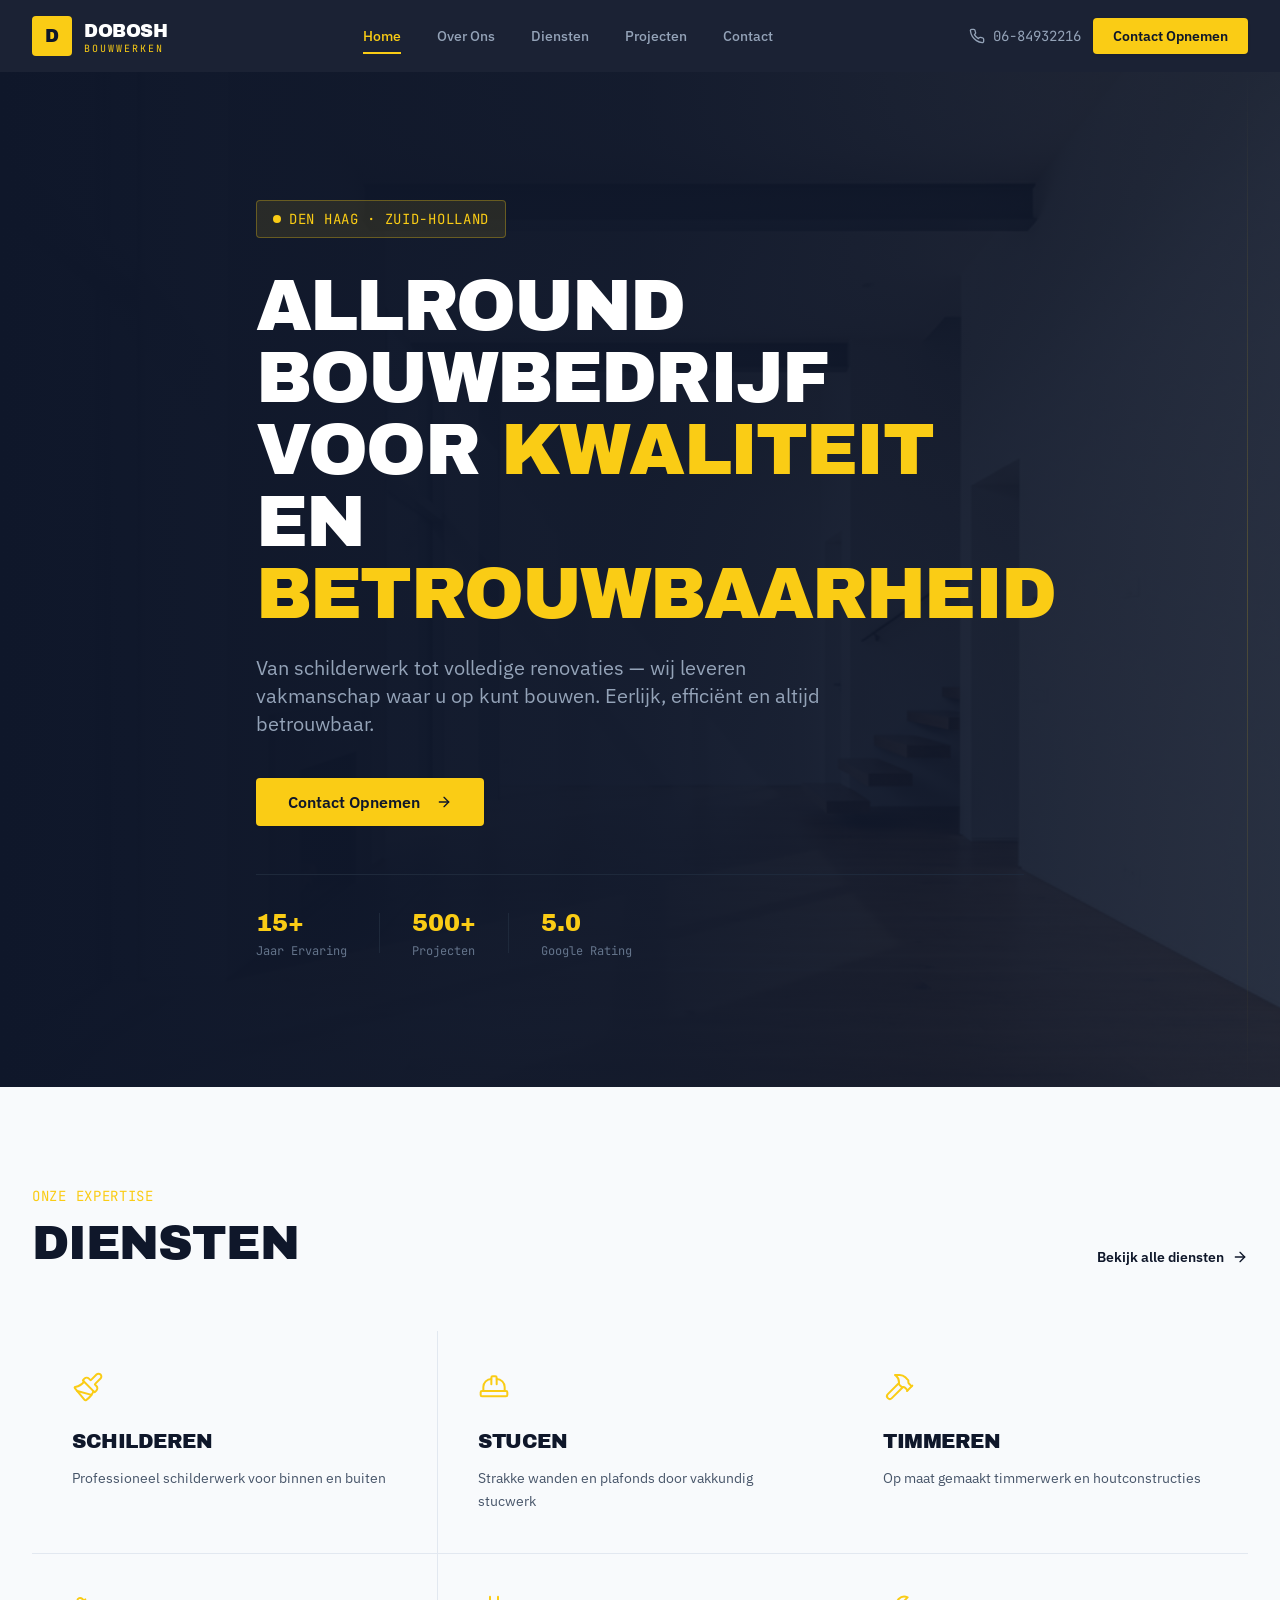
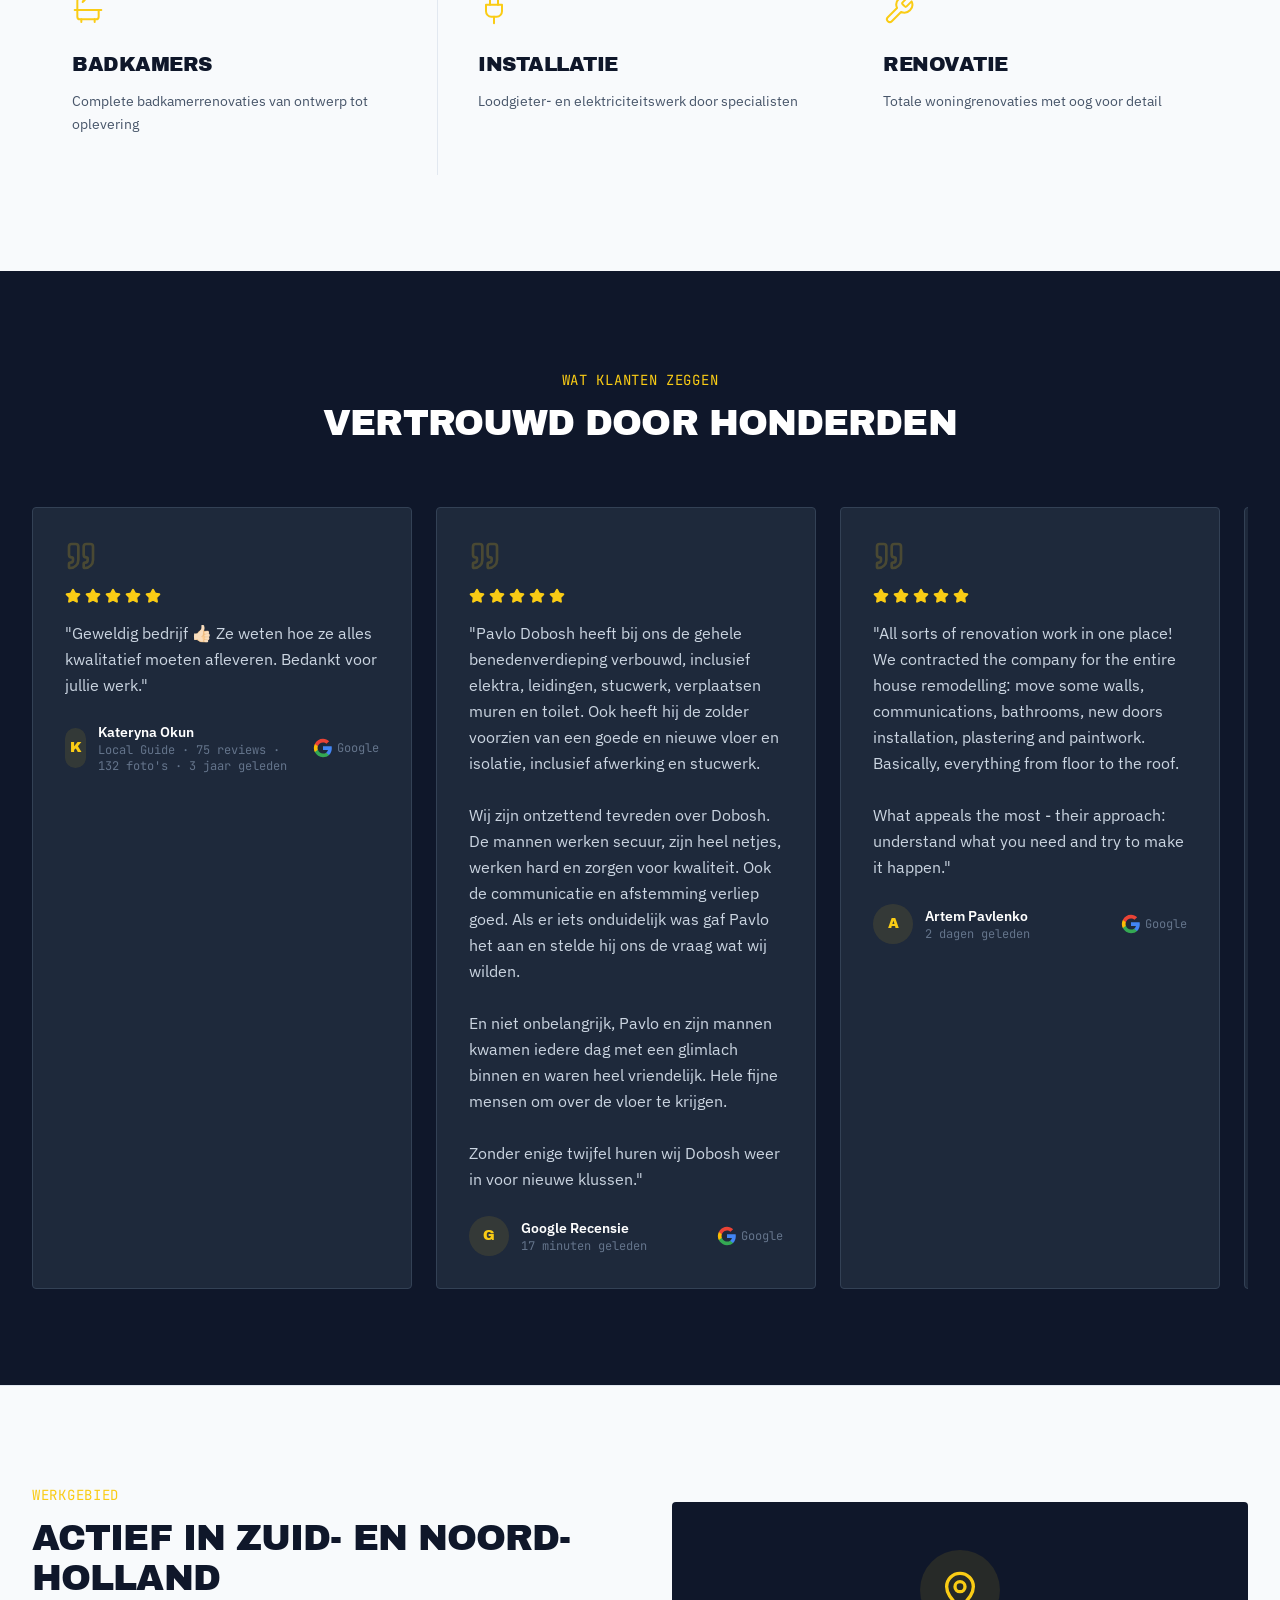
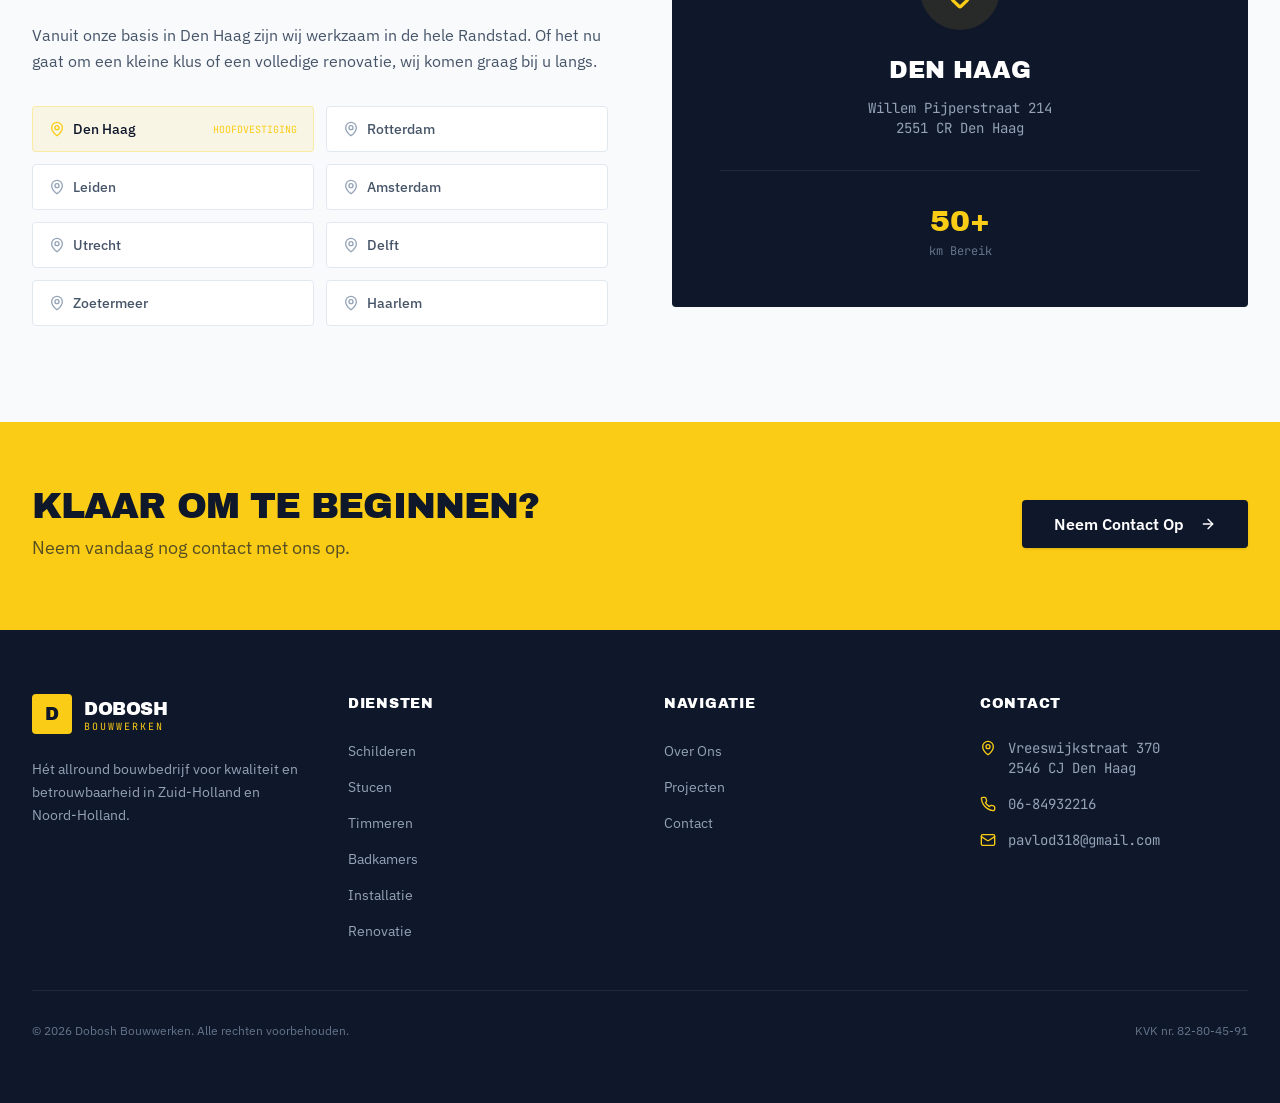
==== commit cafe7f93: "Reviews in een lopende band naast elkaar De vierde review viel in het raster van drie onder de ander" ====
--- a/index.html
+++ b/index.html
@@ -26,7 +26,7 @@
 
 </nav>
 
-<main class="flex-1 pt-[72px]"><section class="relative min-h-[90vh] bg-[#0F172A] overflow-hidden flex items-center"><div class="absolute inset-0"><img src="images/9e268dc69_generated_a72742f3.png" alt="Modern gerenoveerd interieur" class="w-full h-full object-cover opacity-30"><div class="absolute inset-0 bg-gradient-to-r from-[#0F172A] via-[#0F172A]/90 to-[#0F172A]/60"></div></div><div class="relative max-w-7xl mx-auto px-4 sm:px-6 lg:px-8 py-20 lg:py-32"><div class="max-w-3xl"><div class="inline-flex items-center gap-2 bg-[#FACC15]/10 border border-[#FACC15]/30 px-4 py-2 rounded-sm mb-8" data-reveal="up"><div class="w-2 h-2 bg-[#FACC15] rounded-full animate-pulse"></div><span class="text-[#FACC15] text-sm font-mono tracking-wider uppercase">Den Haag · Zuid-Holland</span></div><h1 class="font-archivo text-4xl sm:text-5xl lg:text-7xl text-white uppercase leading-[0.95] tracking-tight mb-6" data-reveal="up">Allround Bouwbedrijf voor <span class="text-[#FACC15]">Kwaliteit</span> en <span class="text-[#FACC15]">Betrouwbaarheid</span></h1><p class="text-[#94A3B8] text-lg sm:text-xl leading-relaxed mb-10 max-w-xl" data-reveal="up">Van schilderwerk tot volledige renovaties — wij leveren vakmanschap waar u op kunt bouwen. Eerlijk, efficiënt en altijd betrouwbaar.</p><div class="flex flex-col sm:flex-row gap-4" data-reveal="up"><a href="contact.html"><button class="inline-flex items-center justify-center gap-2 whitespace-nowrap transition-colors focus-visible:outline-none focus-visible:ring-1 focus-visible:ring-ring disabled:pointer-events-none disabled:opacity-50 [&amp;_svg]:pointer-events-none [&amp;_svg]:size-4 [&amp;_svg]:shrink-0 shadow h-9 bg-[#FACC15] text-[#0F172A] hover:bg-[#EAB308] font-semibold text-base px-8 py-6 rounded-sm group">Contact Opnemen<svg xmlns="http://www.w3.org/2000/svg" width="24" height="24" viewBox="0 0 24 24" fill="none" stroke="currentColor" stroke-width="2" stroke-linecap="round" stroke-linejoin="round" class="lucide lucide-arrow-right w-5 h-5 ml-2 group-hover:translate-x-1 transition-transform"><path d="M5 12h14"></path><path d="m12 5 7 7-7 7"></path></svg></button></a></div><div class="flex items-center gap-8 mt-12 pt-8 border-t border-[#1E293B]" data-reveal="fade"><div><span class="font-archivo text-[#FACC15] text-2xl">15+</span><p class="text-[#64748B] text-xs font-mono mt-1">Jaar Ervaring</p></div><div class="w-px h-10 bg-[#1E293B]"></div><div><span class="font-archivo text-[#FACC15] text-2xl">500+</span><p class="text-[#64748B] text-xs font-mono mt-1">Projecten</p></div><div class="w-px h-10 bg-[#1E293B]"></div><div><span class="font-archivo text-[#FACC15] text-2xl">5.0</span><p class="text-[#64748B] text-xs font-mono mt-1">Google Rating</p></div></div></div></div><div class="absolute right-8 top-0 bottom-0 w-px bg-gradient-to-b from-transparent via-[#FACC15]/20 to-transparent hidden lg:block"></div></section><section class="py-24 bg-[#F8FAFC]"><div class="max-w-7xl mx-auto px-4 sm:px-6 lg:px-8"><div class="flex flex-col md:flex-row md:items-end md:justify-between gap-6 mb-16"><div><span class="text-[#FACC15] text-sm font-mono tracking-wider uppercase">Onze Expertise</span><h2 class="font-archivo text-3xl sm:text-4xl lg:text-5xl text-[#0F172A] uppercase mt-3 tracking-tight">Diensten</h2></div><a class="flex items-center gap-2 text-[#0F172A] font-semibold text-sm hover:text-[#FACC15] transition-colors group" href="diensten.html">Bekijk alle diensten<svg xmlns="http://www.w3.org/2000/svg" width="24" height="24" viewBox="0 0 24 24" fill="none" stroke="currentColor" stroke-width="2" stroke-linecap="round" stroke-linejoin="round" class="lucide lucide-arrow-right w-4 h-4 group-hover:translate-x-1 transition-transform"><path d="M5 12h14"></path><path d="m12 5 7 7-7 7"></path></svg></a></div><div class="grid grid-cols-1 sm:grid-cols-2 lg:grid-cols-3 gap-px bg-[#E2E8F0]"><div class="bg-[#F8FAFC] p-8 lg:p-10 group hover:bg-[#FACC15] transition-all duration-500 cursor-pointer" data-reveal="up"><svg xmlns="http://www.w3.org/2000/svg" width="24" height="24" viewBox="0 0 24 24" fill="none" stroke="currentColor" stroke-width="1.5" stroke-linecap="round" stroke-linejoin="round" class="lucide lucide-paintbrush w-8 h-8 text-[#FACC15] group-hover:text-[#0F172A] transition-colors duration-500 mb-6" aria-label="Schilderen service"><path d="m14.622 17.897-10.68-2.913"></path><path d="M18.376 2.622a1 1 0 1 1 3.002 3.002L17.36 9.643a.5.5 0 0 0 0 .707l.944.944a2.41 2.41 0 0 1 0 3.408l-.944.944a.5.5 0 0 1-.707 0L8.354 7.348a.5.5 0 0 1 0-.707l.944-.944a2.41 2.41 0 0 1 3.408 0l.944.944a.5.5 0 0 0 .707 0z"></path><path d="M9 8c-1.804 2.71-3.97 3.46-6.583 3.948a.507.507 0 0 0-.302.819l7.32 8.883a1 1 0 0 0 1.185.204C12.735 20.405 16 16.792 16 15"></path></svg><h3 class="font-archivo text-xl text-[#0F172A] uppercase tracking-tight mb-3">Schilderen</h3><p class="text-[#475569] group-hover:text-[#0F172A]/70 text-sm leading-relaxed transition-colors duration-500">Professioneel schilderwerk voor binnen en buiten</p></div><div class="bg-[#F8FAFC] p-8 lg:p-10 group hover:bg-[#FACC15] transition-all duration-500 cursor-pointer" data-reveal="up"><svg xmlns="http://www.w3.org/2000/svg" width="24" height="24" viewBox="0 0 24 24" fill="none" stroke="currentColor" stroke-width="1.5" stroke-linecap="round" stroke-linejoin="round" class="lucide lucide-hard-hat w-8 h-8 text-[#FACC15] group-hover:text-[#0F172A] transition-colors duration-500 mb-6" aria-label="Stucen service"><path d="M10 10V5a1 1 0 0 1 1-1h2a1 1 0 0 1 1 1v5"></path><path d="M14 6a6 6 0 0 1 6 6v3"></path><path d="M4 15v-3a6 6 0 0 1 6-6"></path><rect x="2" y="15" width="20" height="4" rx="1"></rect></svg><h3 class="font-archivo text-xl text-[#0F172A] uppercase tracking-tight mb-3">Stucen</h3><p class="text-[#475569] group-hover:text-[#0F172A]/70 text-sm leading-relaxed transition-colors duration-500">Strakke wanden en plafonds door vakkundig stucwerk</p></div><div class="bg-[#F8FAFC] p-8 lg:p-10 group hover:bg-[#FACC15] transition-all duration-500 cursor-pointer" data-reveal="up"><svg xmlns="http://www.w3.org/2000/svg" width="24" height="24" viewBox="0 0 24 24" fill="none" stroke="currentColor" stroke-width="1.5" stroke-linecap="round" stroke-linejoin="round" class="lucide lucide-hammer w-8 h-8 text-[#FACC15] group-hover:text-[#0F172A] transition-colors duration-500 mb-6" aria-label="Timmeren service"><path d="m15 12-8.373 8.373a1 1 0 1 1-3-3L12 9"></path><path d="m18 15 4-4"></path><path d="m21.5 11.5-1.914-1.914A2 2 0 0 1 19 8.172V7l-2.26-2.26a6 6 0 0 0-4.202-1.756L9 2.96l.92.82A6.18 6.18 0 0 1 12 8.4V10l2 2h1.172a2 2 0 0 1 1.414.586L18.5 14.5"></path></svg><h3 class="font-archivo text-xl text-[#0F172A] uppercase tracking-tight mb-3">Timmeren</h3><p class="text-[#475569] group-hover:text-[#0F172A]/70 text-sm leading-relaxed transition-colors duration-500">Op maat gemaakt timmerwerk en houtconstructies</p></div><div class="bg-[#F8FAFC] p-8 lg:p-10 group hover:bg-[#FACC15] transition-all duration-500 cursor-pointer" data-reveal="up"><svg xmlns="http://www.w3.org/2000/svg" width="24" height="24" viewBox="0 0 24 24" fill="none" stroke="currentColor" stroke-width="1.5" stroke-linecap="round" stroke-linejoin="round" class="lucide lucide-bath w-8 h-8 text-[#FACC15] group-hover:text-[#0F172A] transition-colors duration-500 mb-6" aria-label="Badkamers service"><path d="M10 4 8 6"></path><path d="M17 19v2"></path><path d="M2 12h20"></path><path d="M7 19v2"></path><path d="M9 5 7.621 3.621A2.121 2.121 0 0 0 4 5v12a2 2 0 0 0 2 2h12a2 2 0 0 0 2-2v-5"></path></svg><h3 class="font-archivo text-xl text-[#0F172A] uppercase tracking-tight mb-3">Badkamers</h3><p class="text-[#475569] group-hover:text-[#0F172A]/70 text-sm leading-relaxed transition-colors duration-500">Complete badkamerrenovaties van ontwerp tot oplevering</p></div><div class="bg-[#F8FAFC] p-8 lg:p-10 group hover:bg-[#FACC15] transition-all duration-500 cursor-pointer" data-reveal="up"><svg xmlns="http://www.w3.org/2000/svg" width="24" height="24" viewBox="0 0 24 24" fill="none" stroke="currentColor" stroke-width="1.5" stroke-linecap="round" stroke-linejoin="round" class="lucide lucide-plug w-8 h-8 text-[#FACC15] group-hover:text-[#0F172A] transition-colors duration-500 mb-6" aria-label="Installatie service"><path d="M12 22v-5"></path><path d="M9 8V2"></path><path d="M15 8V2"></path><path d="M18 8v5a4 4 0 0 1-4 4h-4a4 4 0 0 1-4-4V8Z"></path></svg><h3 class="font-archivo text-xl text-[#0F172A] uppercase tracking-tight mb-3">Installatie</h3><p class="text-[#475569] group-hover:text-[#0F172A]/70 text-sm leading-relaxed transition-colors duration-500">Loodgieter- en elektriciteitswerk door specialisten</p></div><div class="bg-[#F8FAFC] p-8 lg:p-10 group hover:bg-[#FACC15] transition-all duration-500 cursor-pointer" data-reveal="up"><svg xmlns="http://www.w3.org/2000/svg" width="24" height="24" viewBox="0 0 24 24" fill="none" stroke="currentColor" stroke-width="1.5" stroke-linecap="round" stroke-linejoin="round" class="lucide lucide-wrench w-8 h-8 text-[#FACC15] group-hover:text-[#0F172A] transition-colors duration-500 mb-6" aria-label="Renovatie service"><path d="M14.7 6.3a1 1 0 0 0 0 1.4l1.6 1.6a1 1 0 0 0 1.4 0l3.77-3.77a6 6 0 0 1-7.94 7.94l-6.91 6.91a2.12 2.12 0 0 1-3-3l6.91-6.91a6 6 0 0 1 7.94-7.94l-3.76 3.76z"></path></svg><h3 class="font-archivo text-xl text-[#0F172A] uppercase tracking-tight mb-3">Renovatie</h3><p class="text-[#475569] group-hover:text-[#0F172A]/70 text-sm leading-relaxed transition-colors duration-500">Totale woningrenovaties met oog voor detail</p></div></div></div></section><section class="py-24 bg-[#0F172A]"><div class="max-w-7xl mx-auto px-4 sm:px-6 lg:px-8"><div class="text-center mb-16"><span class="text-[#FACC15] text-sm font-mono tracking-wider uppercase">Wat Klanten Zeggen</span><h2 class="font-archivo text-3xl sm:text-4xl text-white uppercase mt-3 tracking-tight">Vertrouwd door Honderden</h2></div><div class="grid grid-cols-1 lg:grid-cols-3 gap-6 max-w-7xl mx-auto"><div class="relative bg-[#1E293B] border border-[#334155] p-8 rounded-sm" data-reveal="up"><svg xmlns="http://www.w3.org/2000/svg" width="24" height="24" viewBox="0 0 24 24" fill="none" stroke="currentColor" stroke-width="2" stroke-linecap="round" stroke-linejoin="round" class="lucide lucide-quote w-8 h-8 text-[#FACC15]/20 mb-4"><path d="M16 3a2 2 0 0 0-2 2v6a2 2 0 0 0 2 2 1 1 0 0 1 1 1v1a2 2 0 0 1-2 2 1 1 0 0 0-1 1v2a1 1 0 0 0 1 1 6 6 0 0 0 6-6V5a2 2 0 0 0-2-2z"></path><path d="M5 3a2 2 0 0 0-2 2v6a2 2 0 0 0 2 2 1 1 0 0 1 1 1v1a2 2 0 0 1-2 2 1 1 0 0 0-1 1v2a1 1 0 0 0 1 1 6 6 0 0 0 6-6V5a2 2 0 0 0-2-2z"></path></svg><div class="flex gap-1 mb-4"><svg xmlns="http://www.w3.org/2000/svg" width="24" height="24" viewBox="0 0 24 24" fill="none" stroke="currentColor" stroke-width="2" stroke-linecap="round" stroke-linejoin="round" class="lucide lucide-star w-4 h-4 fill-[#FACC15] text-[#FACC15]"><path d="M11.525 2.295a.53.53 0 0 1 .95 0l2.31 4.679a2.123 2.123 0 0 0 1.595 1.16l5.166.756a.53.53 0 0 1 .294.904l-3.736 3.638a2.123 2.123 0 0 0-.611 1.878l.882 5.14a.53.53 0 0 1-.771.56l-4.618-2.428a2.122 2.122 0 0 0-1.973 0L6.396 21.01a.53.53 0 0 1-.77-.56l.881-5.139a2.122 2.122 0 0 0-.611-1.879L2.16 9.795a.53.53 0 0 1 .294-.906l5.165-.755a2.122 2.122 0 0 0 1.597-1.16z"></path></svg><svg xmlns="http://www.w3.org/2000/svg" width="24" height="24" viewBox="0 0 24 24" fill="none" stroke="currentColor" stroke-width="2" stroke-linecap="round" stroke-linejoin="round" class="lucide lucide-star w-4 h-4 fill-[#FACC15] text-[#FACC15]"><path d="M11.525 2.295a.53.53 0 0 1 .95 0l2.31 4.679a2.123 2.123 0 0 0 1.595 1.16l5.166.756a.53.53 0 0 1 .294.904l-3.736 3.638a2.123 2.123 0 0 0-.611 1.878l.882 5.14a.53.53 0 0 1-.771.56l-4.618-2.428a2.122 2.122 0 0 0-1.973 0L6.396 21.01a.53.53 0 0 1-.77-.56l.881-5.139a2.122 2.122 0 0 0-.611-1.879L2.16 9.795a.53.53 0 0 1 .294-.906l5.165-.755a2.122 2.122 0 0 0 1.597-1.16z"></path></svg><svg xmlns="http://www.w3.org/2000/svg" width="24" height="24" viewBox="0 0 24 24" fill="none" stroke="currentColor" stroke-width="2" stroke-linecap="round" stroke-linejoin="round" class="lucide lucide-star w-4 h-4 fill-[#FACC15] text-[#FACC15]"><path d="M11.525 2.295a.53.53 0 0 1 .95 0l2.31 4.679a2.123 2.123 0 0 0 1.595 1.16l5.166.756a.53.53 0 0 1 .294.904l-3.736 3.638a2.123 2.123 0 0 0-.611 1.878l.882 5.14a.53.53 0 0 1-.771.56l-4.618-2.428a2.122 2.122 0 0 0-1.973 0L6.396 21.01a.53.53 0 0 1-.77-.56l.881-5.139a2.122 2.122 0 0 0-.611-1.879L2.16 9.795a.53.53 0 0 1 .294-.906l5.165-.755a2.122 2.122 0 0 0 1.597-1.16z"></path></svg><svg xmlns="http://www.w3.org/2000/svg" width="24" height="24" viewBox="0 0 24 24" fill="none" stroke="currentColor" stroke-width="2" stroke-linecap="round" stroke-linejoin="round" class="lucide lucide-star w-4 h-4 fill-[#FACC15] text-[#FACC15]"><path d="M11.525 2.295a.53.53 0 0 1 .95 0l2.31 4.679a2.123 2.123 0 0 0 1.595 1.16l5.166.756a.53.53 0 0 1 .294.904l-3.736 3.638a2.123 2.123 0 0 0-.611 1.878l.882 5.14a.53.53 0 0 1-.771.56l-4.618-2.428a2.122 2.122 0 0 0-1.973 0L6.396 21.01a.53.53 0 0 1-.77-.56l.881-5.139a2.122 2.122 0 0 0-.611-1.879L2.16 9.795a.53.53 0 0 1 .294-.906l5.165-.755a2.122 2.122 0 0 0 1.597-1.16z"></path></svg><svg xmlns="http://www.w3.org/2000/svg" width="24" height="24" viewBox="0 0 24 24" fill="none" stroke="currentColor" stroke-width="2" stroke-linecap="round" stroke-linejoin="round" class="lucide lucide-star w-4 h-4 fill-[#FACC15] text-[#FACC15]"><path d="M11.525 2.295a.53.53 0 0 1 .95 0l2.31 4.679a2.123 2.123 0 0 0 1.595 1.16l5.166.756a.53.53 0 0 1 .294.904l-3.736 3.638a2.123 2.123 0 0 0-.611 1.878l.882 5.14a.53.53 0 0 1-.771.56l-4.618-2.428a2.122 2.122 0 0 0-1.973 0L6.396 21.01a.53.53 0 0 1-.77-.56l.881-5.139a2.122 2.122 0 0 0-.611-1.879L2.16 9.795a.53.53 0 0 1 .294-.906l5.165-.755a2.122 2.122 0 0 0 1.597-1.16z"></path></svg></div><p class="text-[#CBD5E1] leading-relaxed mb-6">"Geweldig bedrijf 👍🏻 Ze weten hoe ze alles kwalitatief moeten afleveren. Bedankt voor jullie werk."</p><div class="flex items-center gap-3 mt-auto"><div class="w-10 h-10 bg-[#FACC15]/10 rounded-full flex items-center justify-center"><span class="text-[#FACC15] font-archivo text-sm">K</span></div><div><p class="text-white text-sm font-semibold">Kateryna Okun</p><p class="text-[#64748B] text-xs font-mono">Local Guide · 75 reviews · 132 foto's · 3 jaar geleden</p></div><div class="ml-auto flex items-center gap-1"><svg viewBox="0 0 24 24" class="w-5 h-5" fill="none"><path d="M22.56 12.25c0-.78-.07-1.53-.2-2.25H12v4.26h5.92c-.26 1.37-1.04 2.53-2.21 3.31v2.77h3.57c2.08-1.92 3.28-4.74 3.28-8.09z" fill="#4285F4"></path><path d="M12 23c2.97 0 5.46-.98 7.28-2.66l-3.57-2.77c-.98.66-2.23 1.06-3.71 1.06-2.86 0-5.29-1.93-6.16-4.53H2.18v2.84C3.99 20.53 7.7 23 12 23z" fill="#34A853"></path><path d="M5.84 14.09c-.22-.66-.35-1.36-.35-2.09s.13-1.43.35-2.09V7.07H2.18C1.43 8.55 1 10.22 1 12s.43 3.45 1.18 4.93l3.66-2.84z" fill="#FBBC05"></path><path d="M12 5.38c1.62 0 3.06.56 4.21 1.64l3.15-3.15C17.45 2.09 14.97 1 12 1 7.7 1 3.99 3.47 2.18 7.07l3.66 2.84c.87-2.6 3.3-4.53 6.16-4.53z" fill="#EA4335"></path></svg><span class="text-[#64748B] text-xs font-mono">Google</span></div></div></div><div class="relative bg-[#1E293B] border border-[#334155] p-8 rounded-sm" data-reveal="up"><svg xmlns="http://www.w3.org/2000/svg" width="24" height="24" viewBox="0 0 24 24" fill="none" stroke="currentColor" stroke-width="2" stroke-linecap="round" stroke-linejoin="round" class="lucide lucide-quote w-8 h-8 text-[#FACC15]/20 mb-4"><path d="M16 3a2 2 0 0 0-2 2v6a2 2 0 0 0 2 2 1 1 0 0 1 1 1v1a2 2 0 0 1-2 2 1 1 0 0 0-1 1v2a1 1 0 0 0 1 1 6 6 0 0 0 6-6V5a2 2 0 0 0-2-2z"></path><path d="M5 3a2 2 0 0 0-2 2v6a2 2 0 0 0 2 2 1 1 0 0 1 1 1v1a2 2 0 0 1-2 2 1 1 0 0 0-1 1v2a1 1 0 0 0 1 1 6 6 0 0 0 6-6V5a2 2 0 0 0-2-2z"></path></svg><div class="flex gap-1 mb-4"><svg xmlns="http://www.w3.org/2000/svg" width="24" height="24" viewBox="0 0 24 24" fill="none" stroke="currentColor" stroke-width="2" stroke-linecap="round" stroke-linejoin="round" class="lucide lucide-star w-4 h-4 fill-[#FACC15] text-[#FACC15]"><path d="M11.525 2.295a.53.53 0 0 1 .95 0l2.31 4.679a2.123 2.123 0 0 0 1.595 1.16l5.166.756a.53.53 0 0 1 .294.904l-3.736 3.638a2.123 2.123 0 0 0-.611 1.878l.882 5.14a.53.53 0 0 1-.771.56l-4.618-2.428a2.122 2.122 0 0 0-1.973 0L6.396 21.01a.53.53 0 0 1-.77-.56l.881-5.139a2.122 2.122 0 0 0-.611-1.879L2.16 9.795a.53.53 0 0 1 .294-.906l5.165-.755a2.122 2.122 0 0 0 1.597-1.16z"></path></svg><svg xmlns="http://www.w3.org/2000/svg" width="24" height="24" viewBox="0 0 24 24" fill="none" stroke="currentColor" stroke-width="2" stroke-linecap="round" stroke-linejoin="round" class="lucide lucide-star w-4 h-4 fill-[#FACC15] text-[#FACC15]"><path d="M11.525 2.295a.53.53 0 0 1 .95 0l2.31 4.679a2.123 2.123 0 0 0 1.595 1.16l5.166.756a.53.53 0 0 1 .294.904l-3.736 3.638a2.123 2.123 0 0 0-.611 1.878l.882 5.14a.53.53 0 0 1-.771.56l-4.618-2.428a2.122 2.122 0 0 0-1.973 0L6.396 21.01a.53.53 0 0 1-.77-.56l.881-5.139a2.122 2.122 0 0 0-.611-1.879L2.16 9.795a.53.53 0 0 1 .294-.906l5.165-.755a2.122 2.122 0 0 0 1.597-1.16z"></path></svg><svg xmlns="http://www.w3.org/2000/svg" width="24" height="24" viewBox="0 0 24 24" fill="none" stroke="currentColor" stroke-width="2" stroke-linecap="round" stroke-linejoin="round" class="lucide lucide-star w-4 h-4 fill-[#FACC15] text-[#FACC15]"><path d="M11.525 2.295a.53.53 0 0 1 .95 0l2.31 4.679a2.123 2.123 0 0 0 1.595 1.16l5.166.756a.53.53 0 0 1 .294.904l-3.736 3.638a2.123 2.123 0 0 0-.611 1.878l.882 5.14a.53.53 0 0 1-.771.56l-4.618-2.428a2.122 2.122 0 0 0-1.973 0L6.396 21.01a.53.53 0 0 1-.77-.56l.881-5.139a2.122 2.122 0 0 0-.611-1.879L2.16 9.795a.53.53 0 0 1 .294-.906l5.165-.755a2.122 2.122 0 0 0 1.597-1.16z"></path></svg><svg xmlns="http://www.w3.org/2000/svg" width="24" height="24" viewBox="0 0 24 24" fill="none" stroke="currentColor" stroke-width="2" stroke-linecap="round" stroke-linejoin="round" class="lucide lucide-star w-4 h-4 fill-[#FACC15] text-[#FACC15]"><path d="M11.525 2.295a.53.53 0 0 1 .95 0l2.31 4.679a2.123 2.123 0 0 0 1.595 1.16l5.166.756a.53.53 0 0 1 .294.904l-3.736 3.638a2.123 2.123 0 0 0-.611 1.878l.882 5.14a.53.53 0 0 1-.771.56l-4.618-2.428a2.122 2.122 0 0 0-1.973 0L6.396 21.01a.53.53 0 0 1-.77-.56l.881-5.139a2.122 2.122 0 0 0-.611-1.879L2.16 9.795a.53.53 0 0 1 .294-.906l5.165-.755a2.122 2.122 0 0 0 1.597-1.16z"></path></svg><svg xmlns="http://www.w3.org/2000/svg" width="24" height="24" viewBox="0 0 24 24" fill="none" stroke="currentColor" stroke-width="2" stroke-linecap="round" stroke-linejoin="round" class="lucide lucide-star w-4 h-4 fill-[#FACC15] text-[#FACC15]"><path d="M11.525 2.295a.53.53 0 0 1 .95 0l2.31 4.679a2.123 2.123 0 0 0 1.595 1.16l5.166.756a.53.53 0 0 1 .294.904l-3.736 3.638a2.123 2.123 0 0 0-.611 1.878l.882 5.14a.53.53 0 0 1-.771.56l-4.618-2.428a2.122 2.122 0 0 0-1.973 0L6.396 21.01a.53.53 0 0 1-.77-.56l.881-5.139a2.122 2.122 0 0 0-.611-1.879L2.16 9.795a.53.53 0 0 1 .294-.906l5.165-.755a2.122 2.122 0 0 0 1.597-1.16z"></path></svg></div><p class="text-[#CBD5E1] leading-relaxed mb-6">"Pavlo Dobosh heeft bij ons de gehele benedenverdieping verbouwd, inclusief elektra, leidingen, stucwerk, verplaatsen muren en toilet. Ook heeft hij de zolder voorzien van een goede en nieuwe vloer en isolatie, inclusief afwerking en stucwerk.<br><br>Wij zijn ontzettend tevreden over Dobosh. De mannen werken secuur, zijn heel netjes, werken hard en zorgen voor kwaliteit. Ook de communicatie en afstemming verliep goed. Als er iets onduidelijk was gaf Pavlo het aan en stelde hij ons de vraag wat wij wilden.<br><br>En niet onbelangrijk, Pavlo en zijn mannen kwamen iedere dag met een glimlach binnen en waren heel vriendelijk. Hele fijne mensen om over de vloer te krijgen.<br><br>Zonder enige twijfel huren wij Dobosh weer in voor nieuwe klussen."</p><div class="flex items-center gap-3"><div class="w-10 h-10 bg-[#FACC15]/10 rounded-full flex items-center justify-center"><span class="text-[#FACC15] font-archivo text-sm">G</span></div><div><p class="text-white text-sm font-semibold">Google Recensie</p><p class="text-[#64748B] text-xs font-mono">17 minuten geleden</p></div><div class="ml-auto flex items-center gap-1"><svg viewBox="0 0 24 24" class="w-5 h-5" fill="none"><path d="M22.56 12.25c0-.78-.07-1.53-.2-2.25H12v4.26h5.92c-.26 1.37-1.04 2.53-2.21 3.31v2.77h3.57c2.08-1.92 3.28-4.74 3.28-8.09z" fill="#4285F4"></path><path d="M12 23c2.97 0 5.46-.98 7.28-2.66l-3.57-2.77c-.98.66-2.23 1.06-3.71 1.06-2.86 0-5.29-1.93-6.16-4.53H2.18v2.84C3.99 20.53 7.7 23 12 23z" fill="#34A853"></path><path d="M5.84 14.09c-.22-.66-.35-1.36-.35-2.09s.13-1.43.35-2.09V7.07H2.18C1.43 8.55 1 10.22 1 12s.43 3.45 1.18 4.93l3.66-2.84z" fill="#FBBC05"></path><path d="M12 5.38c1.62 0 3.06.56 4.21 1.64l3.15-3.15C17.45 2.09 14.97 1 12 1 7.7 1 3.99 3.47 2.18 7.07l3.66 2.84c.87-2.6 3.3-4.53 6.16-4.53z" fill="#EA4335"></path></svg><span class="text-[#64748B] text-xs font-mono">Google</span></div></div></div><div class="relative bg-[#1E293B] border border-[#334155] p-8 rounded-sm" data-reveal="up"><svg xmlns="http://www.w3.org/2000/svg" width="24" height="24" viewBox="0 0 24 24" fill="none" stroke="currentColor" stroke-width="2" stroke-linecap="round" stroke-linejoin="round" class="lucide lucide-quote w-8 h-8 text-[#FACC15]/20 mb-4"><path d="M16 3a2 2 0 0 0-2 2v6a2 2 0 0 0 2 2 1 1 0 0 1 1 1v1a2 2 0 0 1-2 2 1 1 0 0 0-1 1v2a1 1 0 0 0 1 1 6 6 0 0 0 6-6V5a2 2 0 0 0-2-2z"></path><path d="M5 3a2 2 0 0 0-2 2v6a2 2 0 0 0 2 2 1 1 0 0 1 1 1v1a2 2 0 0 1-2 2 1 1 0 0 0-1 1v2a1 1 0 0 0 1 1 6 6 0 0 0 6-6V5a2 2 0 0 0-2-2z"></path></svg><div class="flex gap-1 mb-4"><svg xmlns="http://www.w3.org/2000/svg" width="24" height="24" viewBox="0 0 24 24" fill="none" stroke="currentColor" stroke-width="2" stroke-linecap="round" stroke-linejoin="round" class="lucide lucide-star w-4 h-4 fill-[#FACC15] text-[#FACC15]"><path d="M11.525 2.295a.53.53 0 0 1 .95 0l2.31 4.679a2.123 2.123 0 0 0 1.595 1.16l5.166.756a.53.53 0 0 1 .294.904l-3.736 3.638a2.123 2.123 0 0 0-.611 1.878l.882 5.14a.53.53 0 0 1-.771.56l-4.618-2.428a2.122 2.122 0 0 0-1.973 0L6.396 21.01a.53.53 0 0 1-.77-.56l.881-5.139a2.122 2.122 0 0 0-.611-1.879L2.16 9.795a.53.53 0 0 1 .294-.906l5.165-.755a2.122 2.122 0 0 0 1.597-1.16z"></path></svg><svg xmlns="http://www.w3.org/2000/svg" width="24" height="24" viewBox="0 0 24 24" fill="none" stroke="currentColor" stroke-width="2" stroke-linecap="round" stroke-linejoin="round" class="lucide lucide-star w-4 h-4 fill-[#FACC15] text-[#FACC15]"><path d="M11.525 2.295a.53.53 0 0 1 .95 0l2.31 4.679a2.123 2.123 0 0 0 1.595 1.16l5.166.756a.53.53 0 0 1 .294.904l-3.736 3.638a2.123 2.123 0 0 0-.611 1.878l.882 5.14a.53.53 0 0 1-.771.56l-4.618-2.428a2.122 2.122 0 0 0-1.973 0L6.396 21.01a.53.53 0 0 1-.77-.56l.881-5.139a2.122 2.122 0 0 0-.611-1.879L2.16 9.795a.53.53 0 0 1 .294-.906l5.165-.755a2.122 2.122 0 0 0 1.597-1.16z"></path></svg><svg xmlns="http://www.w3.org/2000/svg" width="24" height="24" viewBox="0 0 24 24" fill="none" stroke="currentColor" stroke-width="2" stroke-linecap="round" stroke-linejoin="round" class="lucide lucide-star w-4 h-4 fill-[#FACC15] text-[#FACC15]"><path d="M11.525 2.295a.53.53 0 0 1 .95 0l2.31 4.679a2.123 2.123 0 0 0 1.595 1.16l5.166.756a.53.53 0 0 1 .294.904l-3.736 3.638a2.123 2.123 0 0 0-.611 1.878l.882 5.14a.53.53 0 0 1-.771.56l-4.618-2.428a2.122 2.122 0 0 0-1.973 0L6.396 21.01a.53.53 0 0 1-.77-.56l.881-5.139a2.122 2.122 0 0 0-.611-1.879L2.16 9.795a.53.53 0 0 1 .294-.906l5.165-.755a2.122 2.122 0 0 0 1.597-1.16z"></path></svg><svg xmlns="http://www.w3.org/2000/svg" width="24" height="24" viewBox="0 0 24 24" fill="none" stroke="currentColor" stroke-width="2" stroke-linecap="round" stroke-linejoin="round" class="lucide lucide-star w-4 h-4 fill-[#FACC15] text-[#FACC15]"><path d="M11.525 2.295a.53.53 0 0 1 .95 0l2.31 4.679a2.123 2.123 0 0 0 1.595 1.16l5.166.756a.53.53 0 0 1 .294.904l-3.736 3.638a2.123 2.123 0 0 0-.611 1.878l.882 5.14a.53.53 0 0 1-.771.56l-4.618-2.428a2.122 2.122 0 0 0-1.973 0L6.396 21.01a.53.53 0 0 1-.77-.56l.881-5.139a2.122 2.122 0 0 0-.611-1.879L2.16 9.795a.53.53 0 0 1 .294-.906l5.165-.755a2.122 2.122 0 0 0 1.597-1.16z"></path></svg><svg xmlns="http://www.w3.org/2000/svg" width="24" height="24" viewBox="0 0 24 24" fill="none" stroke="currentColor" stroke-width="2" stroke-linecap="round" stroke-linejoin="round" class="lucide lucide-star w-4 h-4 fill-[#FACC15] text-[#FACC15]"><path d="M11.525 2.295a.53.53 0 0 1 .95 0l2.31 4.679a2.123 2.123 0 0 0 1.595 1.16l5.166.756a.53.53 0 0 1 .294.904l-3.736 3.638a2.123 2.123 0 0 0-.611 1.878l.882 5.14a.53.53 0 0 1-.771.56l-4.618-2.428a2.122 2.122 0 0 0-1.973 0L6.396 21.01a.53.53 0 0 1-.77-.56l.881-5.139a2.122 2.122 0 0 0-.611-1.879L2.16 9.795a.53.53 0 0 1 .294-.906l5.165-.755a2.122 2.122 0 0 0 1.597-1.16z"></path></svg></div><p class="text-[#CBD5E1] leading-relaxed mb-6">"All sorts of renovation work in one place! We contracted the company for the entire house remodelling: move some walls, communications, bathrooms, new doors installation, plastering and paintwork. Basically, everything from floor to the roof.<br><br>What appeals the most - their approach: understand what you need and try to make it happen."</p><div class="flex items-center gap-3"><div class="w-10 h-10 bg-[#FACC15]/10 rounded-full flex items-center justify-center"><span class="text-[#FACC15] font-archivo text-sm">A</span></div><div><p class="text-white text-sm font-semibold">Artem Pavlenko</p><p class="text-[#64748B] text-xs font-mono">2 dagen geleden</p></div><div class="ml-auto flex items-center gap-1"><svg viewBox="0 0 24 24" class="w-5 h-5" fill="none"><path d="M22.56 12.25c0-.78-.07-1.53-.2-2.25H12v4.26h5.92c-.26 1.37-1.04 2.53-2.21 3.31v2.77h3.57c2.08-1.92 3.28-4.74 3.28-8.09z" fill="#4285F4"></path><path d="M12 23c2.97 0 5.46-.98 7.28-2.66l-3.57-2.77c-.98.66-2.23 1.06-3.71 1.06-2.86 0-5.29-1.93-6.16-4.53H2.18v2.84C3.99 20.53 7.7 23 12 23z" fill="#34A853"></path><path d="M5.84 14.09c-.22-.66-.35-1.36-.35-2.09s.13-1.43.35-2.09V7.07H2.18C1.43 8.55 1 10.22 1 12s.43 3.45 1.18 4.93l3.66-2.84z" fill="#FBBC05"></path><path d="M12 5.38c1.62 0 3.06.56 4.21 1.64l3.15-3.15C17.45 2.09 14.97 1 12 1 7.7 1 3.99 3.47 2.18 7.07l3.66 2.84c.87-2.6 3.3-4.53 6.16-4.53z" fill="#EA4335"></path></svg><span class="text-[#64748B] text-xs font-mono">Google</span></div></div></div><div class="relative bg-[#1E293B] border border-[#334155] p-8 rounded-sm" data-reveal="up"><svg xmlns="http://www.w3.org/2000/svg" width="24" height="24" viewBox="0 0 24 24" fill="none" stroke="currentColor" stroke-width="2" stroke-linecap="round" stroke-linejoin="round" class="lucide lucide-quote w-8 h-8 text-[#FACC15]/20 mb-4"><path d="M16 3a2 2 0 0 0-2 2v6a2 2 0 0 0 2 2 1 1 0 0 1 1 1v1a2 2 0 0 1-2 2 1 1 0 0 0-1 1v2a1 1 0 0 0 1 1 6 6 0 0 0 6-6V5a2 2 0 0 0-2-2z"></path><path d="M5 3a2 2 0 0 0-2 2v6a2 2 0 0 0 2 2 1 1 0 0 1 1 1v1a2 2 0 0 1-2 2 1 1 0 0 0-1 1v2a1 1 0 0 0 1 1 6 6 0 0 0 6-6V5a2 2 0 0 0-2-2z"></path></svg><div class="flex gap-1 mb-4"><svg xmlns="http://www.w3.org/2000/svg" width="24" height="24" viewBox="0 0 24 24" fill="none" stroke="currentColor" stroke-width="2" stroke-linecap="round" stroke-linejoin="round" class="lucide lucide-star w-4 h-4 fill-[#FACC15] text-[#FACC15]"><path d="M11.525 2.295a.53.53 0 0 1 .95 0l2.31 4.679a2.123 2.123 0 0 0 1.595 1.16l5.166.756a.53.53 0 0 1 .294.904l-3.736 3.638a2.123 2.123 0 0 0-.611 1.878l.882 5.14a.53.53 0 0 1-.771.56l-4.618-2.428a2.122 2.122 0 0 0-1.973 0L6.396 21.01a.53.53 0 0 1-.77-.56l.881-5.139a2.122 2.122 0 0 0-.611-1.879L2.16 9.795a.53.53 0 0 1 .294-.906l5.165-.755a2.122 2.122 0 0 0 1.597-1.16z"></path></svg><svg xmlns="http://www.w3.org/2000/svg" width="24" height="24" viewBox="0 0 24 24" fill="none" stroke="currentColor" stroke-width="2" stroke-linecap="round" stroke-linejoin="round" class="lucide lucide-star w-4 h-4 fill-[#FACC15] text-[#FACC15]"><path d="M11.525 2.295a.53.53 0 0 1 .95 0l2.31 4.679a2.123 2.123 0 0 0 1.595 1.16l5.166.756a.53.53 0 0 1 .294.904l-3.736 3.638a2.123 2.123 0 0 0-.611 1.878l.882 5.14a.53.53 0 0 1-.771.56l-4.618-2.428a2.122 2.122 0 0 0-1.973 0L6.396 21.01a.53.53 0 0 1-.77-.56l.881-5.139a2.122 2.122 0 0 0-.611-1.879L2.16 9.795a.53.53 0 0 1 .294-.906l5.165-.755a2.122 2.122 0 0 0 1.597-1.16z"></path></svg><svg xmlns="http://www.w3.org/2000/svg" width="24" height="24" viewBox="0 0 24 24" fill="none" stroke="currentColor" stroke-width="2" stroke-linecap="round" stroke-linejoin="round" class="lucide lucide-star w-4 h-4 fill-[#FACC15] text-[#FACC15]"><path d="M11.525 2.295a.53.53 0 0 1 .95 0l2.31 4.679a2.123 2.123 0 0 0 1.595 1.16l5.166.756a.53.53 0 0 1 .294.904l-3.736 3.638a2.123 2.123 0 0 0-.611 1.878l.882 5.14a.53.53 0 0 1-.771.56l-4.618-2.428a2.122 2.122 0 0 0-1.973 0L6.396 21.01a.53.53 0 0 1-.77-.56l.881-5.139a2.122 2.122 0 0 0-.611-1.879L2.16 9.795a.53.53 0 0 1 .294-.906l5.165-.755a2.122 2.122 0 0 0 1.597-1.16z"></path></svg><svg xmlns="http://www.w3.org/2000/svg" width="24" height="24" viewBox="0 0 24 24" fill="none" stroke="currentColor" stroke-width="2" stroke-linecap="round" stroke-linejoin="round" class="lucide lucide-star w-4 h-4 fill-[#FACC15] text-[#FACC15]"><path d="M11.525 2.295a.53.53 0 0 1 .95 0l2.31 4.679a2.123 2.123 0 0 0 1.595 1.16l5.166.756a.53.53 0 0 1 .294.904l-3.736 3.638a2.123 2.123 0 0 0-.611 1.878l.882 5.14a.53.53 0 0 1-.771.56l-4.618-2.428a2.122 2.122 0 0 0-1.973 0L6.396 21.01a.53.53 0 0 1-.77-.56l.881-5.139a2.122 2.122 0 0 0-.611-1.879L2.16 9.795a.53.53 0 0 1 .294-.906l5.165-.755a2.122 2.122 0 0 0 1.597-1.16z"></path></svg><svg xmlns="http://www.w3.org/2000/svg" width="24" height="24" viewBox="0 0 24 24" fill="none" stroke="currentColor" stroke-width="2" stroke-linecap="round" stroke-linejoin="round" class="lucide lucide-star w-4 h-4 fill-[#FACC15] text-[#FACC15]"><path d="M11.525 2.295a.53.53 0 0 1 .95 0l2.31 4.679a2.123 2.123 0 0 0 1.595 1.16l5.166.756a.53.53 0 0 1 .294.904l-3.736 3.638a2.123 2.123 0 0 0-.611 1.878l.882 5.14a.53.53 0 0 1-.771.56l-4.618-2.428a2.122 2.122 0 0 0-1.973 0L6.396 21.01a.53.53 0 0 1-.77-.56l.881-5.139a2.122 2.122 0 0 0-.611-1.879L2.16 9.795a.53.53 0 0 1 .294-.906l5.165-.755a2.122 2.122 0 0 0 1.597-1.16z"></path></svg></div><p class="text-[#CBD5E1] leading-relaxed mb-6">"DB heeft voor een redelijke prijs prima stucwerk geleverd. Die mogen nog een keer terugkomen."</p><div class="flex items-center gap-3"><div class="w-10 h-10 bg-[#FACC15]/10 rounded-full flex items-center justify-center"><span class="text-[#FACC15] font-archivo text-sm">R</span></div><div><p class="text-white text-sm font-semibold">Rogier</p><p class="text-[#64748B] text-xs font-mono">een maand geleden</p></div><div class="ml-auto flex items-center gap-1"><svg viewBox="0 0 24 24" class="w-5 h-5" fill="none"><path d="M22.56 12.25c0-.78-.07-1.53-.2-2.25H12v4.26h5.92c-.26 1.37-1.04 2.53-2.21 3.31v2.77h3.57c2.08-1.92 3.28-4.74 3.28-8.09z" fill="#4285F4"></path><path d="M12 23c2.97 0 5.46-.98 7.28-2.66l-3.57-2.77c-.98.66-2.23 1.06-3.71 1.06-2.86 0-5.29-1.93-6.16-4.53H2.18v2.84C3.99 20.53 7.7 23 12 23z" fill="#34A853"></path><path d="M5.84 14.09c-.22-.66-.35-1.36-.35-2.09s.13-1.43.35-2.09V7.07H2.18C1.43 8.55 1 10.22 1 12s.43 3.45 1.18 4.93l3.66-2.84z" fill="#FBBC05"></path><path d="M12 5.38c1.62 0 3.06.56 4.21 1.64l3.15-3.15C17.45 2.09 14.97 1 12 1 7.7 1 3.99 3.47 2.18 7.07l3.66 2.84c.87-2.6 3.3-4.53 6.16-4.53z" fill="#EA4335"></path></svg><span class="text-[#64748B] text-xs font-mono">Google</span></div></div></div></div></div></section><section class="py-24 bg-[#F8FAFC] border-t border-[#E2E8F0]"><div class="max-w-7xl mx-auto px-4 sm:px-6 lg:px-8"><div class="grid grid-cols-1 lg:grid-cols-2 gap-16 items-center"><div><span class="text-[#FACC15] text-sm font-mono tracking-wider uppercase">Werkgebied</span><h2 class="font-archivo text-3xl sm:text-4xl text-[#0F172A] uppercase mt-3 tracking-tight mb-6">Actief in Zuid- en Noord-Holland</h2><p class="text-[#475569] leading-relaxed mb-8">Vanuit onze basis in Den Haag zijn wij werkzaam in de hele Randstad. Of het nu gaat om een kleine klus of een volledige renovatie, wij komen graag bij u langs.</p><div class="grid grid-cols-2 gap-3"><div class="flex items-center gap-2 px-4 py-3 rounded-sm border bg-[#FACC15]/10 border-[#FACC15]/30 text-[#0F172A]" data-reveal="left"><svg xmlns="http://www.w3.org/2000/svg" width="24" height="24" viewBox="0 0 24 24" fill="none" stroke="currentColor" stroke-width="2" stroke-linecap="round" stroke-linejoin="round" class="lucide lucide-map-pin w-4 h-4 shrink-0 text-[#FACC15]"><path d="M20 10c0 4.993-5.539 10.193-7.399 11.799a1 1 0 0 1-1.202 0C9.539 20.193 4 14.993 4 10a8 8 0 0 1 16 0"></path><circle cx="12" cy="10" r="3"></circle></svg><span class="text-sm font-medium">Den Haag</span><span class="ml-auto text-[10px] font-mono text-[#FACC15] uppercase">Hoofdvestiging</span></div><div class="flex items-center gap-2 px-4 py-3 rounded-sm border bg-white border-[#E2E8F0] text-[#475569]" data-reveal="left"><svg xmlns="http://www.w3.org/2000/svg" width="24" height="24" viewBox="0 0 24 24" fill="none" stroke="currentColor" stroke-width="2" stroke-linecap="round" stroke-linejoin="round" class="lucide lucide-map-pin w-4 h-4 shrink-0 text-[#94A3B8]"><path d="M20 10c0 4.993-5.539 10.193-7.399 11.799a1 1 0 0 1-1.202 0C9.539 20.193 4 14.993 4 10a8 8 0 0 1 16 0"></path><circle cx="12" cy="10" r="3"></circle></svg><span class="text-sm font-medium">Rotterdam</span></div><div class="flex items-center gap-2 px-4 py-3 rounded-sm border bg-white border-[#E2E8F0] text-[#475569]" data-reveal="left"><svg xmlns="http://www.w3.org/2000/svg" width="24" height="24" viewBox="0 0 24 24" fill="none" stroke="currentColor" stroke-width="2" stroke-linecap="round" stroke-linejoin="round" class="lucide lucide-map-pin w-4 h-4 shrink-0 text-[#94A3B8]"><path d="M20 10c0 4.993-5.539 10.193-7.399 11.799a1 1 0 0 1-1.202 0C9.539 20.193 4 14.993 4 10a8 8 0 0 1 16 0"></path><circle cx="12" cy="10" r="3"></circle></svg><span class="text-sm font-medium">Leiden</span></div><div class="flex items-center gap-2 px-4 py-3 rounded-sm border bg-white border-[#E2E8F0] text-[#475569]" data-reveal="left"><svg xmlns="http://www.w3.org/2000/svg" width="24" height="24" viewBox="0 0 24 24" fill="none" stroke="currentColor" stroke-width="2" stroke-linecap="round" stroke-linejoin="round" class="lucide lucide-map-pin w-4 h-4 shrink-0 text-[#94A3B8]"><path d="M20 10c0 4.993-5.539 10.193-7.399 11.799a1 1 0 0 1-1.202 0C9.539 20.193 4 14.993 4 10a8 8 0 0 1 16 0"></path><circle cx="12" cy="10" r="3"></circle></svg><span class="text-sm font-medium">Amsterdam</span></div><div class="flex items-center gap-2 px-4 py-3 rounded-sm border bg-white border-[#E2E8F0] text-[#475569]" data-reveal="left"><svg xmlns="http://www.w3.org/2000/svg" width="24" height="24" viewBox="0 0 24 24" fill="none" stroke="currentColor" stroke-width="2" stroke-linecap="round" stroke-linejoin="round" class="lucide lucide-map-pin w-4 h-4 shrink-0 text-[#94A3B8]"><path d="M20 10c0 4.993-5.539 10.193-7.399 11.799a1 1 0 0 1-1.202 0C9.539 20.193 4 14.993 4 10a8 8 0 0 1 16 0"></path><circle cx="12" cy="10" r="3"></circle></svg><span class="text-sm font-medium">Utrecht</span></div><div class="flex items-center gap-2 px-4 py-3 rounded-sm border bg-white border-[#E2E8F0] text-[#475569]" data-reveal="left"><svg xmlns="http://www.w3.org/2000/svg" width="24" height="24" viewBox="0 0 24 24" fill="none" stroke="currentColor" stroke-width="2" stroke-linecap="round" stroke-linejoin="round" class="lucide lucide-map-pin w-4 h-4 shrink-0 text-[#94A3B8]"><path d="M20 10c0 4.993-5.539 10.193-7.399 11.799a1 1 0 0 1-1.202 0C9.539 20.193 4 14.993 4 10a8 8 0 0 1 16 0"></path><circle cx="12" cy="10" r="3"></circle></svg><span class="text-sm font-medium">Delft</span></div><div class="flex items-center gap-2 px-4 py-3 rounded-sm border bg-white border-[#E2E8F0] text-[#475569]" data-reveal="left"><svg xmlns="http://www.w3.org/2000/svg" width="24" height="24" viewBox="0 0 24 24" fill="none" stroke="currentColor" stroke-width="2" stroke-linecap="round" stroke-linejoin="round" class="lucide lucide-map-pin w-4 h-4 shrink-0 text-[#94A3B8]"><path d="M20 10c0 4.993-5.539 10.193-7.399 11.799a1 1 0 0 1-1.202 0C9.539 20.193 4 14.993 4 10a8 8 0 0 1 16 0"></path><circle cx="12" cy="10" r="3"></circle></svg><span class="text-sm font-medium">Zoetermeer</span></div><div class="flex items-center gap-2 px-4 py-3 rounded-sm border bg-white border-[#E2E8F0] text-[#475569]" data-reveal="left"><svg xmlns="http://www.w3.org/2000/svg" width="24" height="24" viewBox="0 0 24 24" fill="none" stroke="currentColor" stroke-width="2" stroke-linecap="round" stroke-linejoin="round" class="lucide lucide-map-pin w-4 h-4 shrink-0 text-[#94A3B8]"><path d="M20 10c0 4.993-5.539 10.193-7.399 11.799a1 1 0 0 1-1.202 0C9.539 20.193 4 14.993 4 10a8 8 0 0 1 16 0"></path><circle cx="12" cy="10" r="3"></circle></svg><span class="text-sm font-medium">Haarlem</span></div></div></div><div class="relative"><div class="bg-[#0F172A] rounded-sm p-8 lg:p-12"><div class="text-center"><div class="w-20 h-20 bg-[#FACC15]/10 rounded-full flex items-center justify-center mx-auto mb-6"><svg xmlns="http://www.w3.org/2000/svg" width="24" height="24" viewBox="0 0 24 24" fill="none" stroke="currentColor" stroke-width="2" stroke-linecap="round" stroke-linejoin="round" class="lucide lucide-map-pin w-10 h-10 text-[#FACC15]"><path d="M20 10c0 4.993-5.539 10.193-7.399 11.799a1 1 0 0 1-1.202 0C9.539 20.193 4 14.993 4 10a8 8 0 0 1 16 0"></path><circle cx="12" cy="10" r="3"></circle></svg></div><h3 class="font-archivo text-white text-2xl uppercase mb-3">Den Haag</h3><p class="font-mono text-[#94A3B8] text-sm mb-6">Willem Pijperstraat 214<br>2551 CR Den Haag</p><div class="mt-8 pt-8 border-t border-[#1E293B]"><div><span class="font-archivo text-[#FACC15] text-3xl">50+</span><p class="text-[#64748B] text-xs font-mono mt-1">km Bereik</p></div></div></div></div></div></div></div></section><section class="bg-[#FACC15] py-16"><div class="max-w-7xl mx-auto px-4 sm:px-6 lg:px-8"><div class="flex flex-col md:flex-row items-center justify-between gap-8" data-reveal="up"><div><h2 class="font-archivo text-2xl sm:text-3xl lg:text-4xl text-[#0F172A] uppercase tracking-tight">Klaar om te beginnen?</h2><p class="text-[#0F172A]/70 mt-2 text-lg">Neem vandaag nog contact met ons op.</p></div><a href="contact.html"><button class="inline-flex items-center justify-center gap-2 transition-colors focus-visible:outline-none focus-visible:ring-1 focus-visible:ring-ring disabled:pointer-events-none disabled:opacity-50 [&amp;_svg]:pointer-events-none [&amp;_svg]:size-4 [&amp;_svg]:shrink-0 shadow h-9 bg-[#0F172A] text-white hover:bg-[#1E293B] font-semibold text-base px-8 py-6 rounded-sm group whitespace-nowrap">Neem Contact Op<svg xmlns="http://www.w3.org/2000/svg" width="24" height="24" viewBox="0 0 24 24" fill="none" stroke="currentColor" stroke-width="2" stroke-linecap="round" stroke-linejoin="round" class="lucide lucide-arrow-right w-5 h-5 ml-2 group-hover:translate-x-1 transition-transform"><path d="M5 12h14"></path><path d="m12 5 7 7-7 7"></path></svg></button></a></div></div></section></main>
+<main class="flex-1 pt-[72px]"><section class="relative min-h-[90vh] bg-[#0F172A] overflow-hidden flex items-center"><div class="absolute inset-0"><img src="images/9e268dc69_generated_a72742f3.png" alt="Modern gerenoveerd interieur" class="w-full h-full object-cover opacity-30"><div class="absolute inset-0 bg-gradient-to-r from-[#0F172A] via-[#0F172A]/90 to-[#0F172A]/60"></div></div><div class="relative max-w-7xl mx-auto px-4 sm:px-6 lg:px-8 py-20 lg:py-32"><div class="max-w-3xl"><div class="inline-flex items-center gap-2 bg-[#FACC15]/10 border border-[#FACC15]/30 px-4 py-2 rounded-sm mb-8" data-reveal="up"><div class="w-2 h-2 bg-[#FACC15] rounded-full animate-pulse"></div><span class="text-[#FACC15] text-sm font-mono tracking-wider uppercase">Den Haag · Zuid-Holland</span></div><h1 class="font-archivo text-4xl sm:text-5xl lg:text-7xl text-white uppercase leading-[0.95] tracking-tight mb-6" data-reveal="up">Allround Bouwbedrijf voor <span class="text-[#FACC15]">Kwaliteit</span> en <span class="text-[#FACC15]">Betrouwbaarheid</span></h1><p class="text-[#94A3B8] text-lg sm:text-xl leading-relaxed mb-10 max-w-xl" data-reveal="up">Van schilderwerk tot volledige renovaties — wij leveren vakmanschap waar u op kunt bouwen. Eerlijk, efficiënt en altijd betrouwbaar.</p><div class="flex flex-col sm:flex-row gap-4" data-reveal="up"><a href="contact.html"><button class="inline-flex items-center justify-center gap-2 whitespace-nowrap transition-colors focus-visible:outline-none focus-visible:ring-1 focus-visible:ring-ring disabled:pointer-events-none disabled:opacity-50 [&amp;_svg]:pointer-events-none [&amp;_svg]:size-4 [&amp;_svg]:shrink-0 shadow h-9 bg-[#FACC15] text-[#0F172A] hover:bg-[#EAB308] font-semibold text-base px-8 py-6 rounded-sm group">Contact Opnemen<svg xmlns="http://www.w3.org/2000/svg" width="24" height="24" viewBox="0 0 24 24" fill="none" stroke="currentColor" stroke-width="2" stroke-linecap="round" stroke-linejoin="round" class="lucide lucide-arrow-right w-5 h-5 ml-2 group-hover:translate-x-1 transition-transform"><path d="M5 12h14"></path><path d="m12 5 7 7-7 7"></path></svg></button></a></div><div class="flex items-center gap-8 mt-12 pt-8 border-t border-[#1E293B]" data-reveal="fade"><div><span class="font-archivo text-[#FACC15] text-2xl">15+</span><p class="text-[#64748B] text-xs font-mono mt-1">Jaar Ervaring</p></div><div class="w-px h-10 bg-[#1E293B]"></div><div><span class="font-archivo text-[#FACC15] text-2xl">500+</span><p class="text-[#64748B] text-xs font-mono mt-1">Projecten</p></div><div class="w-px h-10 bg-[#1E293B]"></div><div><span class="font-archivo text-[#FACC15] text-2xl">5.0</span><p class="text-[#64748B] text-xs font-mono mt-1">Google Rating</p></div></div></div></div><div class="absolute right-8 top-0 bottom-0 w-px bg-gradient-to-b from-transparent via-[#FACC15]/20 to-transparent hidden lg:block"></div></section><section class="py-24 bg-[#F8FAFC]"><div class="max-w-7xl mx-auto px-4 sm:px-6 lg:px-8"><div class="flex flex-col md:flex-row md:items-end md:justify-between gap-6 mb-16"><div><span class="text-[#FACC15] text-sm font-mono tracking-wider uppercase">Onze Expertise</span><h2 class="font-archivo text-3xl sm:text-4xl lg:text-5xl text-[#0F172A] uppercase mt-3 tracking-tight">Diensten</h2></div><a class="flex items-center gap-2 text-[#0F172A] font-semibold text-sm hover:text-[#FACC15] transition-colors group" href="diensten.html">Bekijk alle diensten<svg xmlns="http://www.w3.org/2000/svg" width="24" height="24" viewBox="0 0 24 24" fill="none" stroke="currentColor" stroke-width="2" stroke-linecap="round" stroke-linejoin="round" class="lucide lucide-arrow-right w-4 h-4 group-hover:translate-x-1 transition-transform"><path d="M5 12h14"></path><path d="m12 5 7 7-7 7"></path></svg></a></div><div class="grid grid-cols-1 sm:grid-cols-2 lg:grid-cols-3 gap-px bg-[#E2E8F0]"><div class="bg-[#F8FAFC] p-8 lg:p-10 group hover:bg-[#FACC15] transition-all duration-500 cursor-pointer" data-reveal="up"><svg xmlns="http://www.w3.org/2000/svg" width="24" height="24" viewBox="0 0 24 24" fill="none" stroke="currentColor" stroke-width="1.5" stroke-linecap="round" stroke-linejoin="round" class="lucide lucide-paintbrush w-8 h-8 text-[#FACC15] group-hover:text-[#0F172A] transition-colors duration-500 mb-6" aria-label="Schilderen service"><path d="m14.622 17.897-10.68-2.913"></path><path d="M18.376 2.622a1 1 0 1 1 3.002 3.002L17.36 9.643a.5.5 0 0 0 0 .707l.944.944a2.41 2.41 0 0 1 0 3.408l-.944.944a.5.5 0 0 1-.707 0L8.354 7.348a.5.5 0 0 1 0-.707l.944-.944a2.41 2.41 0 0 1 3.408 0l.944.944a.5.5 0 0 0 .707 0z"></path><path d="M9 8c-1.804 2.71-3.97 3.46-6.583 3.948a.507.507 0 0 0-.302.819l7.32 8.883a1 1 0 0 0 1.185.204C12.735 20.405 16 16.792 16 15"></path></svg><h3 class="font-archivo text-xl text-[#0F172A] uppercase tracking-tight mb-3">Schilderen</h3><p class="text-[#475569] group-hover:text-[#0F172A]/70 text-sm leading-relaxed transition-colors duration-500">Professioneel schilderwerk voor binnen en buiten</p></div><div class="bg-[#F8FAFC] p-8 lg:p-10 group hover:bg-[#FACC15] transition-all duration-500 cursor-pointer" data-reveal="up"><svg xmlns="http://www.w3.org/2000/svg" width="24" height="24" viewBox="0 0 24 24" fill="none" stroke="currentColor" stroke-width="1.5" stroke-linecap="round" stroke-linejoin="round" class="lucide lucide-hard-hat w-8 h-8 text-[#FACC15] group-hover:text-[#0F172A] transition-colors duration-500 mb-6" aria-label="Stucen service"><path d="M10 10V5a1 1 0 0 1 1-1h2a1 1 0 0 1 1 1v5"></path><path d="M14 6a6 6 0 0 1 6 6v3"></path><path d="M4 15v-3a6 6 0 0 1 6-6"></path><rect x="2" y="15" width="20" height="4" rx="1"></rect></svg><h3 class="font-archivo text-xl text-[#0F172A] uppercase tracking-tight mb-3">Stucen</h3><p class="text-[#475569] group-hover:text-[#0F172A]/70 text-sm leading-relaxed transition-colors duration-500">Strakke wanden en plafonds door vakkundig stucwerk</p></div><div class="bg-[#F8FAFC] p-8 lg:p-10 group hover:bg-[#FACC15] transition-all duration-500 cursor-pointer" data-reveal="up"><svg xmlns="http://www.w3.org/2000/svg" width="24" height="24" viewBox="0 0 24 24" fill="none" stroke="currentColor" stroke-width="1.5" stroke-linecap="round" stroke-linejoin="round" class="lucide lucide-hammer w-8 h-8 text-[#FACC15] group-hover:text-[#0F172A] transition-colors duration-500 mb-6" aria-label="Timmeren service"><path d="m15 12-8.373 8.373a1 1 0 1 1-3-3L12 9"></path><path d="m18 15 4-4"></path><path d="m21.5 11.5-1.914-1.914A2 2 0 0 1 19 8.172V7l-2.26-2.26a6 6 0 0 0-4.202-1.756L9 2.96l.92.82A6.18 6.18 0 0 1 12 8.4V10l2 2h1.172a2 2 0 0 1 1.414.586L18.5 14.5"></path></svg><h3 class="font-archivo text-xl text-[#0F172A] uppercase tracking-tight mb-3">Timmeren</h3><p class="text-[#475569] group-hover:text-[#0F172A]/70 text-sm leading-relaxed transition-colors duration-500">Op maat gemaakt timmerwerk en houtconstructies</p></div><div class="bg-[#F8FAFC] p-8 lg:p-10 group hover:bg-[#FACC15] transition-all duration-500 cursor-pointer" data-reveal="up"><svg xmlns="http://www.w3.org/2000/svg" width="24" height="24" viewBox="0 0 24 24" fill="none" stroke="currentColor" stroke-width="1.5" stroke-linecap="round" stroke-linejoin="round" class="lucide lucide-bath w-8 h-8 text-[#FACC15] group-hover:text-[#0F172A] transition-colors duration-500 mb-6" aria-label="Badkamers service"><path d="M10 4 8 6"></path><path d="M17 19v2"></path><path d="M2 12h20"></path><path d="M7 19v2"></path><path d="M9 5 7.621 3.621A2.121 2.121 0 0 0 4 5v12a2 2 0 0 0 2 2h12a2 2 0 0 0 2-2v-5"></path></svg><h3 class="font-archivo text-xl text-[#0F172A] uppercase tracking-tight mb-3">Badkamers</h3><p class="text-[#475569] group-hover:text-[#0F172A]/70 text-sm leading-relaxed transition-colors duration-500">Complete badkamerrenovaties van ontwerp tot oplevering</p></div><div class="bg-[#F8FAFC] p-8 lg:p-10 group hover:bg-[#FACC15] transition-all duration-500 cursor-pointer" data-reveal="up"><svg xmlns="http://www.w3.org/2000/svg" width="24" height="24" viewBox="0 0 24 24" fill="none" stroke="currentColor" stroke-width="1.5" stroke-linecap="round" stroke-linejoin="round" class="lucide lucide-plug w-8 h-8 text-[#FACC15] group-hover:text-[#0F172A] transition-colors duration-500 mb-6" aria-label="Installatie service"><path d="M12 22v-5"></path><path d="M9 8V2"></path><path d="M15 8V2"></path><path d="M18 8v5a4 4 0 0 1-4 4h-4a4 4 0 0 1-4-4V8Z"></path></svg><h3 class="font-archivo text-xl text-[#0F172A] uppercase tracking-tight mb-3">Installatie</h3><p class="text-[#475569] group-hover:text-[#0F172A]/70 text-sm leading-relaxed transition-colors duration-500">Loodgieter- en elektriciteitswerk door specialisten</p></div><div class="bg-[#F8FAFC] p-8 lg:p-10 group hover:bg-[#FACC15] transition-all duration-500 cursor-pointer" data-reveal="up"><svg xmlns="http://www.w3.org/2000/svg" width="24" height="24" viewBox="0 0 24 24" fill="none" stroke="currentColor" stroke-width="1.5" stroke-linecap="round" stroke-linejoin="round" class="lucide lucide-wrench w-8 h-8 text-[#FACC15] group-hover:text-[#0F172A] transition-colors duration-500 mb-6" aria-label="Renovatie service"><path d="M14.7 6.3a1 1 0 0 0 0 1.4l1.6 1.6a1 1 0 0 0 1.4 0l3.77-3.77a6 6 0 0 1-7.94 7.94l-6.91 6.91a2.12 2.12 0 0 1-3-3l6.91-6.91a6 6 0 0 1 7.94-7.94l-3.76 3.76z"></path></svg><h3 class="font-archivo text-xl text-[#0F172A] uppercase tracking-tight mb-3">Renovatie</h3><p class="text-[#475569] group-hover:text-[#0F172A]/70 text-sm leading-relaxed transition-colors duration-500">Totale woningrenovaties met oog voor detail</p></div></div></div></section><section class="py-24 bg-[#0F172A]"><div class="max-w-7xl mx-auto px-4 sm:px-6 lg:px-8"><div class="text-center mb-16"><span class="text-[#FACC15] text-sm font-mono tracking-wider uppercase">Wat Klanten Zeggen</span><h2 class="font-archivo text-3xl sm:text-4xl text-white uppercase mt-3 tracking-tight">Vertrouwd door Honderden</h2></div><div class="reviews-marquee relative overflow-hidden max-w-7xl mx-auto" data-reveal="up"><div class="reviews-track flex items-stretch"><div class="relative bg-[#1E293B] border border-[#334155] p-8 rounded-sm shrink-0 review-card"><svg xmlns="http://www.w3.org/2000/svg" width="24" height="24" viewBox="0 0 24 24" fill="none" stroke="currentColor" stroke-width="2" stroke-linecap="round" stroke-linejoin="round" class="lucide lucide-quote w-8 h-8 text-[#FACC15]/20 mb-4"><path d="M16 3a2 2 0 0 0-2 2v6a2 2 0 0 0 2 2 1 1 0 0 1 1 1v1a2 2 0 0 1-2 2 1 1 0 0 0-1 1v2a1 1 0 0 0 1 1 6 6 0 0 0 6-6V5a2 2 0 0 0-2-2z"></path><path d="M5 3a2 2 0 0 0-2 2v6a2 2 0 0 0 2 2 1 1 0 0 1 1 1v1a2 2 0 0 1-2 2 1 1 0 0 0-1 1v2a1 1 0 0 0 1 1 6 6 0 0 0 6-6V5a2 2 0 0 0-2-2z"></path></svg><div class="flex gap-1 mb-4"><svg xmlns="http://www.w3.org/2000/svg" width="24" height="24" viewBox="0 0 24 24" fill="none" stroke="currentColor" stroke-width="2" stroke-linecap="round" stroke-linejoin="round" class="lucide lucide-star w-4 h-4 fill-[#FACC15] text-[#FACC15]"><path d="M11.525 2.295a.53.53 0 0 1 .95 0l2.31 4.679a2.123 2.123 0 0 0 1.595 1.16l5.166.756a.53.53 0 0 1 .294.904l-3.736 3.638a2.123 2.123 0 0 0-.611 1.878l.882 5.14a.53.53 0 0 1-.771.56l-4.618-2.428a2.122 2.122 0 0 0-1.973 0L6.396 21.01a.53.53 0 0 1-.77-.56l.881-5.139a2.122 2.122 0 0 0-.611-1.879L2.16 9.795a.53.53 0 0 1 .294-.906l5.165-.755a2.122 2.122 0 0 0 1.597-1.16z"></path></svg><svg xmlns="http://www.w3.org/2000/svg" width="24" height="24" viewBox="0 0 24 24" fill="none" stroke="currentColor" stroke-width="2" stroke-linecap="round" stroke-linejoin="round" class="lucide lucide-star w-4 h-4 fill-[#FACC15] text-[#FACC15]"><path d="M11.525 2.295a.53.53 0 0 1 .95 0l2.31 4.679a2.123 2.123 0 0 0 1.595 1.16l5.166.756a.53.53 0 0 1 .294.904l-3.736 3.638a2.123 2.123 0 0 0-.611 1.878l.882 5.14a.53.53 0 0 1-.771.56l-4.618-2.428a2.122 2.122 0 0 0-1.973 0L6.396 21.01a.53.53 0 0 1-.77-.56l.881-5.139a2.122 2.122 0 0 0-.611-1.879L2.16 9.795a.53.53 0 0 1 .294-.906l5.165-.755a2.122 2.122 0 0 0 1.597-1.16z"></path></svg><svg xmlns="http://www.w3.org/2000/svg" width="24" height="24" viewBox="0 0 24 24" fill="none" stroke="currentColor" stroke-width="2" stroke-linecap="round" stroke-linejoin="round" class="lucide lucide-star w-4 h-4 fill-[#FACC15] text-[#FACC15]"><path d="M11.525 2.295a.53.53 0 0 1 .95 0l2.31 4.679a2.123 2.123 0 0 0 1.595 1.16l5.166.756a.53.53 0 0 1 .294.904l-3.736 3.638a2.123 2.123 0 0 0-.611 1.878l.882 5.14a.53.53 0 0 1-.771.56l-4.618-2.428a2.122 2.122 0 0 0-1.973 0L6.396 21.01a.53.53 0 0 1-.77-.56l.881-5.139a2.122 2.122 0 0 0-.611-1.879L2.16 9.795a.53.53 0 0 1 .294-.906l5.165-.755a2.122 2.122 0 0 0 1.597-1.16z"></path></svg><svg xmlns="http://www.w3.org/2000/svg" width="24" height="24" viewBox="0 0 24 24" fill="none" stroke="currentColor" stroke-width="2" stroke-linecap="round" stroke-linejoin="round" class="lucide lucide-star w-4 h-4 fill-[#FACC15] text-[#FACC15]"><path d="M11.525 2.295a.53.53 0 0 1 .95 0l2.31 4.679a2.123 2.123 0 0 0 1.595 1.16l5.166.756a.53.53 0 0 1 .294.904l-3.736 3.638a2.123 2.123 0 0 0-.611 1.878l.882 5.14a.53.53 0 0 1-.771.56l-4.618-2.428a2.122 2.122 0 0 0-1.973 0L6.396 21.01a.53.53 0 0 1-.77-.56l.881-5.139a2.122 2.122 0 0 0-.611-1.879L2.16 9.795a.53.53 0 0 1 .294-.906l5.165-.755a2.122 2.122 0 0 0 1.597-1.16z"></path></svg><svg xmlns="http://www.w3.org/2000/svg" width="24" height="24" viewBox="0 0 24 24" fill="none" stroke="currentColor" stroke-width="2" stroke-linecap="round" stroke-linejoin="round" class="lucide lucide-star w-4 h-4 fill-[#FACC15] text-[#FACC15]"><path d="M11.525 2.295a.53.53 0 0 1 .95 0l2.31 4.679a2.123 2.123 0 0 0 1.595 1.16l5.166.756a.53.53 0 0 1 .294.904l-3.736 3.638a2.123 2.123 0 0 0-.611 1.878l.882 5.14a.53.53 0 0 1-.771.56l-4.618-2.428a2.122 2.122 0 0 0-1.973 0L6.396 21.01a.53.53 0 0 1-.77-.56l.881-5.139a2.122 2.122 0 0 0-.611-1.879L2.16 9.795a.53.53 0 0 1 .294-.906l5.165-.755a2.122 2.122 0 0 0 1.597-1.16z"></path></svg></div><p class="text-[#CBD5E1] leading-relaxed mb-6">"Geweldig bedrijf 👍🏻 Ze weten hoe ze alles kwalitatief moeten afleveren. Bedankt voor jullie werk."</p><div class="flex items-center gap-3 mt-auto"><div class="w-10 h-10 bg-[#FACC15]/10 rounded-full flex items-center justify-center"><span class="text-[#FACC15] font-archivo text-sm">K</span></div><div><p class="text-white text-sm font-semibold">Kateryna Okun</p><p class="text-[#64748B] text-xs font-mono">Local Guide · 75 reviews · 132 foto's · 3 jaar geleden</p></div><div class="ml-auto flex items-center gap-1"><svg viewBox="0 0 24 24" class="w-5 h-5" fill="none"><path d="M22.56 12.25c0-.78-.07-1.53-.2-2.25H12v4.26h5.92c-.26 1.37-1.04 2.53-2.21 3.31v2.77h3.57c2.08-1.92 3.28-4.74 3.28-8.09z" fill="#4285F4"></path><path d="M12 23c2.97 0 5.46-.98 7.28-2.66l-3.57-2.77c-.98.66-2.23 1.06-3.71 1.06-2.86 0-5.29-1.93-6.16-4.53H2.18v2.84C3.99 20.53 7.7 23 12 23z" fill="#34A853"></path><path d="M5.84 14.09c-.22-.66-.35-1.36-.35-2.09s.13-1.43.35-2.09V7.07H2.18C1.43 8.55 1 10.22 1 12s.43 3.45 1.18 4.93l3.66-2.84z" fill="#FBBC05"></path><path d="M12 5.38c1.62 0 3.06.56 4.21 1.64l3.15-3.15C17.45 2.09 14.97 1 12 1 7.7 1 3.99 3.47 2.18 7.07l3.66 2.84c.87-2.6 3.3-4.53 6.16-4.53z" fill="#EA4335"></path></svg><span class="text-[#64748B] text-xs font-mono">Google</span></div></div></div><div class="relative bg-[#1E293B] border border-[#334155] p-8 rounded-sm shrink-0 review-card"><svg xmlns="http://www.w3.org/2000/svg" width="24" height="24" viewBox="0 0 24 24" fill="none" stroke="currentColor" stroke-width="2" stroke-linecap="round" stroke-linejoin="round" class="lucide lucide-quote w-8 h-8 text-[#FACC15]/20 mb-4"><path d="M16 3a2 2 0 0 0-2 2v6a2 2 0 0 0 2 2 1 1 0 0 1 1 1v1a2 2 0 0 1-2 2 1 1 0 0 0-1 1v2a1 1 0 0 0 1 1 6 6 0 0 0 6-6V5a2 2 0 0 0-2-2z"></path><path d="M5 3a2 2 0 0 0-2 2v6a2 2 0 0 0 2 2 1 1 0 0 1 1 1v1a2 2 0 0 1-2 2 1 1 0 0 0-1 1v2a1 1 0 0 0 1 1 6 6 0 0 0 6-6V5a2 2 0 0 0-2-2z"></path></svg><div class="flex gap-1 mb-4"><svg xmlns="http://www.w3.org/2000/svg" width="24" height="24" viewBox="0 0 24 24" fill="none" stroke="currentColor" stroke-width="2" stroke-linecap="round" stroke-linejoin="round" class="lucide lucide-star w-4 h-4 fill-[#FACC15] text-[#FACC15]"><path d="M11.525 2.295a.53.53 0 0 1 .95 0l2.31 4.679a2.123 2.123 0 0 0 1.595 1.16l5.166.756a.53.53 0 0 1 .294.904l-3.736 3.638a2.123 2.123 0 0 0-.611 1.878l.882 5.14a.53.53 0 0 1-.771.56l-4.618-2.428a2.122 2.122 0 0 0-1.973 0L6.396 21.01a.53.53 0 0 1-.77-.56l.881-5.139a2.122 2.122 0 0 0-.611-1.879L2.16 9.795a.53.53 0 0 1 .294-.906l5.165-.755a2.122 2.122 0 0 0 1.597-1.16z"></path></svg><svg xmlns="http://www.w3.org/2000/svg" width="24" height="24" viewBox="0 0 24 24" fill="none" stroke="currentColor" stroke-width="2" stroke-linecap="round" stroke-linejoin="round" class="lucide lucide-star w-4 h-4 fill-[#FACC15] text-[#FACC15]"><path d="M11.525 2.295a.53.53 0 0 1 .95 0l2.31 4.679a2.123 2.123 0 0 0 1.595 1.16l5.166.756a.53.53 0 0 1 .294.904l-3.736 3.638a2.123 2.123 0 0 0-.611 1.878l.882 5.14a.53.53 0 0 1-.771.56l-4.618-2.428a2.122 2.122 0 0 0-1.973 0L6.396 21.01a.53.53 0 0 1-.77-.56l.881-5.139a2.122 2.122 0 0 0-.611-1.879L2.16 9.795a.53.53 0 0 1 .294-.906l5.165-.755a2.122 2.122 0 0 0 1.597-1.16z"></path></svg><svg xmlns="http://www.w3.org/2000/svg" width="24" height="24" viewBox="0 0 24 24" fill="none" stroke="currentColor" stroke-width="2" stroke-linecap="round" stroke-linejoin="round" class="lucide lucide-star w-4 h-4 fill-[#FACC15] text-[#FACC15]"><path d="M11.525 2.295a.53.53 0 0 1 .95 0l2.31 4.679a2.123 2.123 0 0 0 1.595 1.16l5.166.756a.53.53 0 0 1 .294.904l-3.736 3.638a2.123 2.123 0 0 0-.611 1.878l.882 5.14a.53.53 0 0 1-.771.56l-4.618-2.428a2.122 2.122 0 0 0-1.973 0L6.396 21.01a.53.53 0 0 1-.77-.56l.881-5.139a2.122 2.122 0 0 0-.611-1.879L2.16 9.795a.53.53 0 0 1 .294-.906l5.165-.755a2.122 2.122 0 0 0 1.597-1.16z"></path></svg><svg xmlns="http://www.w3.org/2000/svg" width="24" height="24" viewBox="0 0 24 24" fill="none" stroke="currentColor" stroke-width="2" stroke-linecap="round" stroke-linejoin="round" class="lucide lucide-star w-4 h-4 fill-[#FACC15] text-[#FACC15]"><path d="M11.525 2.295a.53.53 0 0 1 .95 0l2.31 4.679a2.123 2.123 0 0 0 1.595 1.16l5.166.756a.53.53 0 0 1 .294.904l-3.736 3.638a2.123 2.123 0 0 0-.611 1.878l.882 5.14a.53.53 0 0 1-.771.56l-4.618-2.428a2.122 2.122 0 0 0-1.973 0L6.396 21.01a.53.53 0 0 1-.77-.56l.881-5.139a2.122 2.122 0 0 0-.611-1.879L2.16 9.795a.53.53 0 0 1 .294-.906l5.165-.755a2.122 2.122 0 0 0 1.597-1.16z"></path></svg><svg xmlns="http://www.w3.org/2000/svg" width="24" height="24" viewBox="0 0 24 24" fill="none" stroke="currentColor" stroke-width="2" stroke-linecap="round" stroke-linejoin="round" class="lucide lucide-star w-4 h-4 fill-[#FACC15] text-[#FACC15]"><path d="M11.525 2.295a.53.53 0 0 1 .95 0l2.31 4.679a2.123 2.123 0 0 0 1.595 1.16l5.166.756a.53.53 0 0 1 .294.904l-3.736 3.638a2.123 2.123 0 0 0-.611 1.878l.882 5.14a.53.53 0 0 1-.771.56l-4.618-2.428a2.122 2.122 0 0 0-1.973 0L6.396 21.01a.53.53 0 0 1-.77-.56l.881-5.139a2.122 2.122 0 0 0-.611-1.879L2.16 9.795a.53.53 0 0 1 .294-.906l5.165-.755a2.122 2.122 0 0 0 1.597-1.16z"></path></svg></div><p class="text-[#CBD5E1] leading-relaxed mb-6">"Pavlo Dobosh heeft bij ons de gehele benedenverdieping verbouwd, inclusief elektra, leidingen, stucwerk, verplaatsen muren en toilet. Ook heeft hij de zolder voorzien van een goede en nieuwe vloer en isolatie, inclusief afwerking en stucwerk.<br><br>Wij zijn ontzettend tevreden over Dobosh. De mannen werken secuur, zijn heel netjes, werken hard en zorgen voor kwaliteit. Ook de communicatie en afstemming verliep goed. Als er iets onduidelijk was gaf Pavlo het aan en stelde hij ons de vraag wat wij wilden.<br><br>En niet onbelangrijk, Pavlo en zijn mannen kwamen iedere dag met een glimlach binnen en waren heel vriendelijk. Hele fijne mensen om over de vloer te krijgen.<br><br>Zonder enige twijfel huren wij Dobosh weer in voor nieuwe klussen."</p><div class="flex items-center gap-3"><div class="w-10 h-10 bg-[#FACC15]/10 rounded-full flex items-center justify-center"><span class="text-[#FACC15] font-archivo text-sm">G</span></div><div><p class="text-white text-sm font-semibold">Google Recensie</p><p class="text-[#64748B] text-xs font-mono">17 minuten geleden</p></div><div class="ml-auto flex items-center gap-1"><svg viewBox="0 0 24 24" class="w-5 h-5" fill="none"><path d="M22.56 12.25c0-.78-.07-1.53-.2-2.25H12v4.26h5.92c-.26 1.37-1.04 2.53-2.21 3.31v2.77h3.57c2.08-1.92 3.28-4.74 3.28-8.09z" fill="#4285F4"></path><path d="M12 23c2.97 0 5.46-.98 7.28-2.66l-3.57-2.77c-.98.66-2.23 1.06-3.71 1.06-2.86 0-5.29-1.93-6.16-4.53H2.18v2.84C3.99 20.53 7.7 23 12 23z" fill="#34A853"></path><path d="M5.84 14.09c-.22-.66-.35-1.36-.35-2.09s.13-1.43.35-2.09V7.07H2.18C1.43 8.55 1 10.22 1 12s.43 3.45 1.18 4.93l3.66-2.84z" fill="#FBBC05"></path><path d="M12 5.38c1.62 0 3.06.56 4.21 1.64l3.15-3.15C17.45 2.09 14.97 1 12 1 7.7 1 3.99 3.47 2.18 7.07l3.66 2.84c.87-2.6 3.3-4.53 6.16-4.53z" fill="#EA4335"></path></svg><span class="text-[#64748B] text-xs font-mono">Google</span></div></div></div><div class="relative bg-[#1E293B] border border-[#334155] p-8 rounded-sm shrink-0 review-card"><svg xmlns="http://www.w3.org/2000/svg" width="24" height="24" viewBox="0 0 24 24" fill="none" stroke="currentColor" stroke-width="2" stroke-linecap="round" stroke-linejoin="round" class="lucide lucide-quote w-8 h-8 text-[#FACC15]/20 mb-4"><path d="M16 3a2 2 0 0 0-2 2v6a2 2 0 0 0 2 2 1 1 0 0 1 1 1v1a2 2 0 0 1-2 2 1 1 0 0 0-1 1v2a1 1 0 0 0 1 1 6 6 0 0 0 6-6V5a2 2 0 0 0-2-2z"></path><path d="M5 3a2 2 0 0 0-2 2v6a2 2 0 0 0 2 2 1 1 0 0 1 1 1v1a2 2 0 0 1-2 2 1 1 0 0 0-1 1v2a1 1 0 0 0 1 1 6 6 0 0 0 6-6V5a2 2 0 0 0-2-2z"></path></svg><div class="flex gap-1 mb-4"><svg xmlns="http://www.w3.org/2000/svg" width="24" height="24" viewBox="0 0 24 24" fill="none" stroke="currentColor" stroke-width="2" stroke-linecap="round" stroke-linejoin="round" class="lucide lucide-star w-4 h-4 fill-[#FACC15] text-[#FACC15]"><path d="M11.525 2.295a.53.53 0 0 1 .95 0l2.31 4.679a2.123 2.123 0 0 0 1.595 1.16l5.166.756a.53.53 0 0 1 .294.904l-3.736 3.638a2.123 2.123 0 0 0-.611 1.878l.882 5.14a.53.53 0 0 1-.771.56l-4.618-2.428a2.122 2.122 0 0 0-1.973 0L6.396 21.01a.53.53 0 0 1-.77-.56l.881-5.139a2.122 2.122 0 0 0-.611-1.879L2.16 9.795a.53.53 0 0 1 .294-.906l5.165-.755a2.122 2.122 0 0 0 1.597-1.16z"></path></svg><svg xmlns="http://www.w3.org/2000/svg" width="24" height="24" viewBox="0 0 24 24" fill="none" stroke="currentColor" stroke-width="2" stroke-linecap="round" stroke-linejoin="round" class="lucide lucide-star w-4 h-4 fill-[#FACC15] text-[#FACC15]"><path d="M11.525 2.295a.53.53 0 0 1 .95 0l2.31 4.679a2.123 2.123 0 0 0 1.595 1.16l5.166.756a.53.53 0 0 1 .294.904l-3.736 3.638a2.123 2.123 0 0 0-.611 1.878l.882 5.14a.53.53 0 0 1-.771.56l-4.618-2.428a2.122 2.122 0 0 0-1.973 0L6.396 21.01a.53.53 0 0 1-.77-.56l.881-5.139a2.122 2.122 0 0 0-.611-1.879L2.16 9.795a.53.53 0 0 1 .294-.906l5.165-.755a2.122 2.122 0 0 0 1.597-1.16z"></path></svg><svg xmlns="http://www.w3.org/2000/svg" width="24" height="24" viewBox="0 0 24 24" fill="none" stroke="currentColor" stroke-width="2" stroke-linecap="round" stroke-linejoin="round" class="lucide lucide-star w-4 h-4 fill-[#FACC15] text-[#FACC15]"><path d="M11.525 2.295a.53.53 0 0 1 .95 0l2.31 4.679a2.123 2.123 0 0 0 1.595 1.16l5.166.756a.53.53 0 0 1 .294.904l-3.736 3.638a2.123 2.123 0 0 0-.611 1.878l.882 5.14a.53.53 0 0 1-.771.56l-4.618-2.428a2.122 2.122 0 0 0-1.973 0L6.396 21.01a.53.53 0 0 1-.77-.56l.881-5.139a2.122 2.122 0 0 0-.611-1.879L2.16 9.795a.53.53 0 0 1 .294-.906l5.165-.755a2.122 2.122 0 0 0 1.597-1.16z"></path></svg><svg xmlns="http://www.w3.org/2000/svg" width="24" height="24" viewBox="0 0 24 24" fill="none" stroke="currentColor" stroke-width="2" stroke-linecap="round" stroke-linejoin="round" class="lucide lucide-star w-4 h-4 fill-[#FACC15] text-[#FACC15]"><path d="M11.525 2.295a.53.53 0 0 1 .95 0l2.31 4.679a2.123 2.123 0 0 0 1.595 1.16l5.166.756a.53.53 0 0 1 .294.904l-3.736 3.638a2.123 2.123 0 0 0-.611 1.878l.882 5.14a.53.53 0 0 1-.771.56l-4.618-2.428a2.122 2.122 0 0 0-1.973 0L6.396 21.01a.53.53 0 0 1-.77-.56l.881-5.139a2.122 2.122 0 0 0-.611-1.879L2.16 9.795a.53.53 0 0 1 .294-.906l5.165-.755a2.122 2.122 0 0 0 1.597-1.16z"></path></svg><svg xmlns="http://www.w3.org/2000/svg" width="24" height="24" viewBox="0 0 24 24" fill="none" stroke="currentColor" stroke-width="2" stroke-linecap="round" stroke-linejoin="round" class="lucide lucide-star w-4 h-4 fill-[#FACC15] text-[#FACC15]"><path d="M11.525 2.295a.53.53 0 0 1 .95 0l2.31 4.679a2.123 2.123 0 0 0 1.595 1.16l5.166.756a.53.53 0 0 1 .294.904l-3.736 3.638a2.123 2.123 0 0 0-.611 1.878l.882 5.14a.53.53 0 0 1-.771.56l-4.618-2.428a2.122 2.122 0 0 0-1.973 0L6.396 21.01a.53.53 0 0 1-.77-.56l.881-5.139a2.122 2.122 0 0 0-.611-1.879L2.16 9.795a.53.53 0 0 1 .294-.906l5.165-.755a2.122 2.122 0 0 0 1.597-1.16z"></path></svg></div><p class="text-[#CBD5E1] leading-relaxed mb-6">"All sorts of renovation work in one place! We contracted the company for the entire house remodelling: move some walls, communications, bathrooms, new doors installation, plastering and paintwork. Basically, everything from floor to the roof.<br><br>What appeals the most - their approach: understand what you need and try to make it happen."</p><div class="flex items-center gap-3"><div class="w-10 h-10 bg-[#FACC15]/10 rounded-full flex items-center justify-center"><span class="text-[#FACC15] font-archivo text-sm">A</span></div><div><p class="text-white text-sm font-semibold">Artem Pavlenko</p><p class="text-[#64748B] text-xs font-mono">2 dagen geleden</p></div><div class="ml-auto flex items-center gap-1"><svg viewBox="0 0 24 24" class="w-5 h-5" fill="none"><path d="M22.56 12.25c0-.78-.07-1.53-.2-2.25H12v4.26h5.92c-.26 1.37-1.04 2.53-2.21 3.31v2.77h3.57c2.08-1.92 3.28-4.74 3.28-8.09z" fill="#4285F4"></path><path d="M12 23c2.97 0 5.46-.98 7.28-2.66l-3.57-2.77c-.98.66-2.23 1.06-3.71 1.06-2.86 0-5.29-1.93-6.16-4.53H2.18v2.84C3.99 20.53 7.7 23 12 23z" fill="#34A853"></path><path d="M5.84 14.09c-.22-.66-.35-1.36-.35-2.09s.13-1.43.35-2.09V7.07H2.18C1.43 8.55 1 10.22 1 12s.43 3.45 1.18 4.93l3.66-2.84z" fill="#FBBC05"></path><path d="M12 5.38c1.62 0 3.06.56 4.21 1.64l3.15-3.15C17.45 2.09 14.97 1 12 1 7.7 1 3.99 3.47 2.18 7.07l3.66 2.84c.87-2.6 3.3-4.53 6.16-4.53z" fill="#EA4335"></path></svg><span class="text-[#64748B] text-xs font-mono">Google</span></div></div></div><div class="relative bg-[#1E293B] border border-[#334155] p-8 rounded-sm shrink-0 review-card"><svg xmlns="http://www.w3.org/2000/svg" width="24" height="24" viewBox="0 0 24 24" fill="none" stroke="currentColor" stroke-width="2" stroke-linecap="round" stroke-linejoin="round" class="lucide lucide-quote w-8 h-8 text-[#FACC15]/20 mb-4"><path d="M16 3a2 2 0 0 0-2 2v6a2 2 0 0 0 2 2 1 1 0 0 1 1 1v1a2 2 0 0 1-2 2 1 1 0 0 0-1 1v2a1 1 0 0 0 1 1 6 6 0 0 0 6-6V5a2 2 0 0 0-2-2z"></path><path d="M5 3a2 2 0 0 0-2 2v6a2 2 0 0 0 2 2 1 1 0 0 1 1 1v1a2 2 0 0 1-2 2 1 1 0 0 0-1 1v2a1 1 0 0 0 1 1 6 6 0 0 0 6-6V5a2 2 0 0 0-2-2z"></path></svg><div class="flex gap-1 mb-4"><svg xmlns="http://www.w3.org/2000/svg" width="24" height="24" viewBox="0 0 24 24" fill="none" stroke="currentColor" stroke-width="2" stroke-linecap="round" stroke-linejoin="round" class="lucide lucide-star w-4 h-4 fill-[#FACC15] text-[#FACC15]"><path d="M11.525 2.295a.53.53 0 0 1 .95 0l2.31 4.679a2.123 2.123 0 0 0 1.595 1.16l5.166.756a.53.53 0 0 1 .294.904l-3.736 3.638a2.123 2.123 0 0 0-.611 1.878l.882 5.14a.53.53 0 0 1-.771.56l-4.618-2.428a2.122 2.122 0 0 0-1.973 0L6.396 21.01a.53.53 0 0 1-.77-.56l.881-5.139a2.122 2.122 0 0 0-.611-1.879L2.16 9.795a.53.53 0 0 1 .294-.906l5.165-.755a2.122 2.122 0 0 0 1.597-1.16z"></path></svg><svg xmlns="http://www.w3.org/2000/svg" width="24" height="24" viewBox="0 0 24 24" fill="none" stroke="currentColor" stroke-width="2" stroke-linecap="round" stroke-linejoin="round" class="lucide lucide-star w-4 h-4 fill-[#FACC15] text-[#FACC15]"><path d="M11.525 2.295a.53.53 0 0 1 .95 0l2.31 4.679a2.123 2.123 0 0 0 1.595 1.16l5.166.756a.53.53 0 0 1 .294.904l-3.736 3.638a2.123 2.123 0 0 0-.611 1.878l.882 5.14a.53.53 0 0 1-.771.56l-4.618-2.428a2.122 2.122 0 0 0-1.973 0L6.396 21.01a.53.53 0 0 1-.77-.56l.881-5.139a2.122 2.122 0 0 0-.611-1.879L2.16 9.795a.53.53 0 0 1 .294-.906l5.165-.755a2.122 2.122 0 0 0 1.597-1.16z"></path></svg><svg xmlns="http://www.w3.org/2000/svg" width="24" height="24" viewBox="0 0 24 24" fill="none" stroke="currentColor" stroke-width="2" stroke-linecap="round" stroke-linejoin="round" class="lucide lucide-star w-4 h-4 fill-[#FACC15] text-[#FACC15]"><path d="M11.525 2.295a.53.53 0 0 1 .95 0l2.31 4.679a2.123 2.123 0 0 0 1.595 1.16l5.166.756a.53.53 0 0 1 .294.904l-3.736 3.638a2.123 2.123 0 0 0-.611 1.878l.882 5.14a.53.53 0 0 1-.771.56l-4.618-2.428a2.122 2.122 0 0 0-1.973 0L6.396 21.01a.53.53 0 0 1-.77-.56l.881-5.139a2.122 2.122 0 0 0-.611-1.879L2.16 9.795a.53.53 0 0 1 .294-.906l5.165-.755a2.122 2.122 0 0 0 1.597-1.16z"></path></svg><svg xmlns="http://www.w3.org/2000/svg" width="24" height="24" viewBox="0 0 24 24" fill="none" stroke="currentColor" stroke-width="2" stroke-linecap="round" stroke-linejoin="round" class="lucide lucide-star w-4 h-4 fill-[#FACC15] text-[#FACC15]"><path d="M11.525 2.295a.53.53 0 0 1 .95 0l2.31 4.679a2.123 2.123 0 0 0 1.595 1.16l5.166.756a.53.53 0 0 1 .294.904l-3.736 3.638a2.123 2.123 0 0 0-.611 1.878l.882 5.14a.53.53 0 0 1-.771.56l-4.618-2.428a2.122 2.122 0 0 0-1.973 0L6.396 21.01a.53.53 0 0 1-.77-.56l.881-5.139a2.122 2.122 0 0 0-.611-1.879L2.16 9.795a.53.53 0 0 1 .294-.906l5.165-.755a2.122 2.122 0 0 0 1.597-1.16z"></path></svg><svg xmlns="http://www.w3.org/2000/svg" width="24" height="24" viewBox="0 0 24 24" fill="none" stroke="currentColor" stroke-width="2" stroke-linecap="round" stroke-linejoin="round" class="lucide lucide-star w-4 h-4 fill-[#FACC15] text-[#FACC15]"><path d="M11.525 2.295a.53.53 0 0 1 .95 0l2.31 4.679a2.123 2.123 0 0 0 1.595 1.16l5.166.756a.53.53 0 0 1 .294.904l-3.736 3.638a2.123 2.123 0 0 0-.611 1.878l.882 5.14a.53.53 0 0 1-.771.56l-4.618-2.428a2.122 2.122 0 0 0-1.973 0L6.396 21.01a.53.53 0 0 1-.77-.56l.881-5.139a2.122 2.122 0 0 0-.611-1.879L2.16 9.795a.53.53 0 0 1 .294-.906l5.165-.755a2.122 2.122 0 0 0 1.597-1.16z"></path></svg></div><p class="text-[#CBD5E1] leading-relaxed mb-6">"DB heeft voor een redelijke prijs prima stucwerk geleverd. Die mogen nog een keer terugkomen."</p><div class="flex items-center gap-3"><div class="w-10 h-10 bg-[#FACC15]/10 rounded-full flex items-center justify-center"><span class="text-[#FACC15] font-archivo text-sm">R</span></div><div><p class="text-white text-sm font-semibold">Rogier</p><p class="text-[#64748B] text-xs font-mono">een maand geleden</p></div><div class="ml-auto flex items-center gap-1"><svg viewBox="0 0 24 24" class="w-5 h-5" fill="none"><path d="M22.56 12.25c0-.78-.07-1.53-.2-2.25H12v4.26h5.92c-.26 1.37-1.04 2.53-2.21 3.31v2.77h3.57c2.08-1.92 3.28-4.74 3.28-8.09z" fill="#4285F4"></path><path d="M12 23c2.97 0 5.46-.98 7.28-2.66l-3.57-2.77c-.98.66-2.23 1.06-3.71 1.06-2.86 0-5.29-1.93-6.16-4.53H2.18v2.84C3.99 20.53 7.7 23 12 23z" fill="#34A853"></path><path d="M5.84 14.09c-.22-.66-.35-1.36-.35-2.09s.13-1.43.35-2.09V7.07H2.18C1.43 8.55 1 10.22 1 12s.43 3.45 1.18 4.93l3.66-2.84z" fill="#FBBC05"></path><path d="M12 5.38c1.62 0 3.06.56 4.21 1.64l3.15-3.15C17.45 2.09 14.97 1 12 1 7.7 1 3.99 3.47 2.18 7.07l3.66 2.84c.87-2.6 3.3-4.53 6.16-4.53z" fill="#EA4335"></path></svg><span class="text-[#64748B] text-xs font-mono">Google</span></div></div></div></div></div></div></section><section class="py-24 bg-[#F8FAFC] border-t border-[#E2E8F0]"><div class="max-w-7xl mx-auto px-4 sm:px-6 lg:px-8"><div class="grid grid-cols-1 lg:grid-cols-2 gap-16 items-center"><div><span class="text-[#FACC15] text-sm font-mono tracking-wider uppercase">Werkgebied</span><h2 class="font-archivo text-3xl sm:text-4xl text-[#0F172A] uppercase mt-3 tracking-tight mb-6">Actief in Zuid- en Noord-Holland</h2><p class="text-[#475569] leading-relaxed mb-8">Vanuit onze basis in Den Haag zijn wij werkzaam in de hele Randstad. Of het nu gaat om een kleine klus of een volledige renovatie, wij komen graag bij u langs.</p><div class="grid grid-cols-2 gap-3"><div class="flex items-center gap-2 px-4 py-3 rounded-sm border bg-[#FACC15]/10 border-[#FACC15]/30 text-[#0F172A]" data-reveal="left"><svg xmlns="http://www.w3.org/2000/svg" width="24" height="24" viewBox="0 0 24 24" fill="none" stroke="currentColor" stroke-width="2" stroke-linecap="round" stroke-linejoin="round" class="lucide lucide-map-pin w-4 h-4 shrink-0 text-[#FACC15]"><path d="M20 10c0 4.993-5.539 10.193-7.399 11.799a1 1 0 0 1-1.202 0C9.539 20.193 4 14.993 4 10a8 8 0 0 1 16 0"></path><circle cx="12" cy="10" r="3"></circle></svg><span class="text-sm font-medium">Den Haag</span><span class="ml-auto text-[10px] font-mono text-[#FACC15] uppercase">Hoofdvestiging</span></div><div class="flex items-center gap-2 px-4 py-3 rounded-sm border bg-white border-[#E2E8F0] text-[#475569]" data-reveal="left"><svg xmlns="http://www.w3.org/2000/svg" width="24" height="24" viewBox="0 0 24 24" fill="none" stroke="currentColor" stroke-width="2" stroke-linecap="round" stroke-linejoin="round" class="lucide lucide-map-pin w-4 h-4 shrink-0 text-[#94A3B8]"><path d="M20 10c0 4.993-5.539 10.193-7.399 11.799a1 1 0 0 1-1.202 0C9.539 20.193 4 14.993 4 10a8 8 0 0 1 16 0"></path><circle cx="12" cy="10" r="3"></circle></svg><span class="text-sm font-medium">Rotterdam</span></div><div class="flex items-center gap-2 px-4 py-3 rounded-sm border bg-white border-[#E2E8F0] text-[#475569]" data-reveal="left"><svg xmlns="http://www.w3.org/2000/svg" width="24" height="24" viewBox="0 0 24 24" fill="none" stroke="currentColor" stroke-width="2" stroke-linecap="round" stroke-linejoin="round" class="lucide lucide-map-pin w-4 h-4 shrink-0 text-[#94A3B8]"><path d="M20 10c0 4.993-5.539 10.193-7.399 11.799a1 1 0 0 1-1.202 0C9.539 20.193 4 14.993 4 10a8 8 0 0 1 16 0"></path><circle cx="12" cy="10" r="3"></circle></svg><span class="text-sm font-medium">Leiden</span></div><div class="flex items-center gap-2 px-4 py-3 rounded-sm border bg-white border-[#E2E8F0] text-[#475569]" data-reveal="left"><svg xmlns="http://www.w3.org/2000/svg" width="24" height="24" viewBox="0 0 24 24" fill="none" stroke="currentColor" stroke-width="2" stroke-linecap="round" stroke-linejoin="round" class="lucide lucide-map-pin w-4 h-4 shrink-0 text-[#94A3B8]"><path d="M20 10c0 4.993-5.539 10.193-7.399 11.799a1 1 0 0 1-1.202 0C9.539 20.193 4 14.993 4 10a8 8 0 0 1 16 0"></path><circle cx="12" cy="10" r="3"></circle></svg><span class="text-sm font-medium">Amsterdam</span></div><div class="flex items-center gap-2 px-4 py-3 rounded-sm border bg-white border-[#E2E8F0] text-[#475569]" data-reveal="left"><svg xmlns="http://www.w3.org/2000/svg" width="24" height="24" viewBox="0 0 24 24" fill="none" stroke="currentColor" stroke-width="2" stroke-linecap="round" stroke-linejoin="round" class="lucide lucide-map-pin w-4 h-4 shrink-0 text-[#94A3B8]"><path d="M20 10c0 4.993-5.539 10.193-7.399 11.799a1 1 0 0 1-1.202 0C9.539 20.193 4 14.993 4 10a8 8 0 0 1 16 0"></path><circle cx="12" cy="10" r="3"></circle></svg><span class="text-sm font-medium">Utrecht</span></div><div class="flex items-center gap-2 px-4 py-3 rounded-sm border bg-white border-[#E2E8F0] text-[#475569]" data-reveal="left"><svg xmlns="http://www.w3.org/2000/svg" width="24" height="24" viewBox="0 0 24 24" fill="none" stroke="currentColor" stroke-width="2" stroke-linecap="round" stroke-linejoin="round" class="lucide lucide-map-pin w-4 h-4 shrink-0 text-[#94A3B8]"><path d="M20 10c0 4.993-5.539 10.193-7.399 11.799a1 1 0 0 1-1.202 0C9.539 20.193 4 14.993 4 10a8 8 0 0 1 16 0"></path><circle cx="12" cy="10" r="3"></circle></svg><span class="text-sm font-medium">Delft</span></div><div class="flex items-center gap-2 px-4 py-3 rounded-sm border bg-white border-[#E2E8F0] text-[#475569]" data-reveal="left"><svg xmlns="http://www.w3.org/2000/svg" width="24" height="24" viewBox="0 0 24 24" fill="none" stroke="currentColor" stroke-width="2" stroke-linecap="round" stroke-linejoin="round" class="lucide lucide-map-pin w-4 h-4 shrink-0 text-[#94A3B8]"><path d="M20 10c0 4.993-5.539 10.193-7.399 11.799a1 1 0 0 1-1.202 0C9.539 20.193 4 14.993 4 10a8 8 0 0 1 16 0"></path><circle cx="12" cy="10" r="3"></circle></svg><span class="text-sm font-medium">Zoetermeer</span></div><div class="flex items-center gap-2 px-4 py-3 rounded-sm border bg-white border-[#E2E8F0] text-[#475569]" data-reveal="left"><svg xmlns="http://www.w3.org/2000/svg" width="24" height="24" viewBox="0 0 24 24" fill="none" stroke="currentColor" stroke-width="2" stroke-linecap="round" stroke-linejoin="round" class="lucide lucide-map-pin w-4 h-4 shrink-0 text-[#94A3B8]"><path d="M20 10c0 4.993-5.539 10.193-7.399 11.799a1 1 0 0 1-1.202 0C9.539 20.193 4 14.993 4 10a8 8 0 0 1 16 0"></path><circle cx="12" cy="10" r="3"></circle></svg><span class="text-sm font-medium">Haarlem</span></div></div></div><div class="relative"><div class="bg-[#0F172A] rounded-sm p-8 lg:p-12"><div class="text-center"><div class="w-20 h-20 bg-[#FACC15]/10 rounded-full flex items-center justify-center mx-auto mb-6"><svg xmlns="http://www.w3.org/2000/svg" width="24" height="24" viewBox="0 0 24 24" fill="none" stroke="currentColor" stroke-width="2" stroke-linecap="round" stroke-linejoin="round" class="lucide lucide-map-pin w-10 h-10 text-[#FACC15]"><path d="M20 10c0 4.993-5.539 10.193-7.399 11.799a1 1 0 0 1-1.202 0C9.539 20.193 4 14.993 4 10a8 8 0 0 1 16 0"></path><circle cx="12" cy="10" r="3"></circle></svg></div><h3 class="font-archivo text-white text-2xl uppercase mb-3">Den Haag</h3><p class="font-mono text-[#94A3B8] text-sm mb-6">Willem Pijperstraat 214<br>2551 CR Den Haag</p><div class="mt-8 pt-8 border-t border-[#1E293B]"><div><span class="font-archivo text-[#FACC15] text-3xl">50+</span><p class="text-[#64748B] text-xs font-mono mt-1">km Bereik</p></div></div></div></div></div></div></div></section><section class="bg-[#FACC15] py-16"><div class="max-w-7xl mx-auto px-4 sm:px-6 lg:px-8"><div class="flex flex-col md:flex-row items-center justify-between gap-8" data-reveal="up"><div><h2 class="font-archivo text-2xl sm:text-3xl lg:text-4xl text-[#0F172A] uppercase tracking-tight">Klaar om te beginnen?</h2><p class="text-[#0F172A]/70 mt-2 text-lg">Neem vandaag nog contact met ons op.</p></div><a href="contact.html"><button class="inline-flex items-center justify-center gap-2 transition-colors focus-visible:outline-none focus-visible:ring-1 focus-visible:ring-ring disabled:pointer-events-none disabled:opacity-50 [&amp;_svg]:pointer-events-none [&amp;_svg]:size-4 [&amp;_svg]:shrink-0 shadow h-9 bg-[#0F172A] text-white hover:bg-[#1E293B] font-semibold text-base px-8 py-6 rounded-sm group whitespace-nowrap">Neem Contact Op<svg xmlns="http://www.w3.org/2000/svg" width="24" height="24" viewBox="0 0 24 24" fill="none" stroke="currentColor" stroke-width="2" stroke-linecap="round" stroke-linejoin="round" class="lucide lucide-arrow-right w-5 h-5 ml-2 group-hover:translate-x-1 transition-transform"><path d="M5 12h14"></path><path d="m12 5 7 7-7 7"></path></svg></button></a></div></div></section></main>
 
 <footer class="bg-[#0F172A] text-[#94A3B8]"><div class="h-1 bg-[#FACC15]"></div><div class="max-w-7xl mx-auto px-4 sm:px-6 lg:px-8 py-16"><div class="grid grid-cols-1 md:grid-cols-2 lg:grid-cols-4 gap-12"><div><div class="flex items-center gap-3 mb-6"><div class="w-10 h-10 bg-[#FACC15] rounded-sm flex items-center justify-center"><span class="font-archivo text-[#0F172A] text-lg leading-none">D</span></div><div><span class="font-archivo text-white text-lg tracking-tight">DOBOSH</span><span class="block text-[#FACC15] text-[10px] font-mono tracking-[0.2em] uppercase -mt-1">Bouwwerken</span></div></div><p class="text-sm leading-relaxed mb-6">Hét allround bouwbedrijf voor kwaliteit en betrouwbaarheid in Zuid-Holland en Noord-Holland.</p></div><div><h4 class="font-archivo text-white text-sm uppercase tracking-wider mb-6">Diensten</h4><ul class="space-y-3"><li><a class="text-sm hover:text-[#FACC15] transition-colors duration-200" href="diensten.html">Schilderen</a></li><li><a class="text-sm hover:text-[#FACC15] transition-colors duration-200" href="diensten.html">Stucen</a></li><li><a class="text-sm hover:text-[#FACC15] transition-colors duration-200" href="diensten.html">Timmeren</a></li><li><a class="text-sm hover:text-[#FACC15] transition-colors duration-200" href="diensten.html">Badkamers</a></li><li><a class="text-sm hover:text-[#FACC15] transition-colors duration-200" href="diensten.html">Installatie</a></li><li><a class="text-sm hover:text-[#FACC15] transition-colors duration-200" href="diensten.html">Renovatie</a></li></ul></div><div><h4 class="font-archivo text-white text-sm uppercase tracking-wider mb-6">Navigatie</h4><ul class="space-y-3"><li><a class="text-sm hover:text-[#FACC15] transition-colors duration-200" href="over-ons.html">Over Ons</a></li><li><a class="text-sm hover:text-[#FACC15] transition-colors duration-200" href="projecten.html">Projecten</a></li><li><a class="text-sm hover:text-[#FACC15] transition-colors duration-200" href="contact.html">Contact</a></li></ul></div><div><h4 class="font-archivo text-white text-sm uppercase tracking-wider mb-6">Contact</h4><ul class="space-y-4"><li class="flex items-start gap-3"><svg xmlns="http://www.w3.org/2000/svg" width="24" height="24" viewBox="0 0 24 24" fill="none" stroke="currentColor" stroke-width="2" stroke-linecap="round" stroke-linejoin="round" class="lucide lucide-map-pin w-4 h-4 text-[#FACC15] mt-0.5 shrink-0"><path d="M20 10c0 4.993-5.539 10.193-7.399 11.799a1 1 0 0 1-1.202 0C9.539 20.193 4 14.993 4 10a8 8 0 0 1 16 0"></path><circle cx="12" cy="10" r="3"></circle></svg><span class="text-sm font-mono">Vreeswijkstraat 370<br>2546 CJ Den Haag</span></li><li class="flex items-center gap-3"><svg xmlns="http://www.w3.org/2000/svg" width="24" height="24" viewBox="0 0 24 24" fill="none" stroke="currentColor" stroke-width="2" stroke-linecap="round" stroke-linejoin="round" class="lucide lucide-phone w-4 h-4 text-[#FACC15] shrink-0"><path d="M22 16.92v3a2 2 0 0 1-2.18 2 19.79 19.79 0 0 1-8.63-3.07 19.5 19.5 0 0 1-6-6 19.79 19.79 0 0 1-3.07-8.67A2 2 0 0 1 4.11 2h3a2 2 0 0 1 2 1.72 12.84 12.84 0 0 0 .7 2.81 2 2 0 0 1-.45 2.11L8.09 9.91a16 16 0 0 0 6 6l1.27-1.27a2 2 0 0 1 2.11-.45 12.84 12.84 0 0 0 2.81.7A2 2 0 0 1 22 16.92z"></path></svg><a href="tel:+31684932216" class="text-sm font-mono hover:text-[#FACC15] transition-colors">06-84932216</a></li><li class="flex items-center gap-3"><svg xmlns="http://www.w3.org/2000/svg" width="24" height="24" viewBox="0 0 24 24" fill="none" stroke="currentColor" stroke-width="2" stroke-linecap="round" stroke-linejoin="round" class="lucide lucide-mail w-4 h-4 text-[#FACC15] shrink-0"><rect width="20" height="16" x="2" y="4" rx="2"></rect><path d="m22 7-8.97 5.7a1.94 1.94 0 0 1-2.06 0L2 7"></path></svg><a href="mailto:pavlod318@gmail.com" class="text-sm font-mono hover:text-[#FACC15] transition-colors">pavlod318@gmail.com</a></li></ul></div></div><div class="border-t border-[#1E293B] mt-12 pt-8 flex flex-col sm:flex-row items-center justify-between gap-4"><p class="text-xs text-[#64748B]">© 2026 Dobosh Bouwwerken. Alle rechten voorbehouden.</p><p class="text-xs text-[#64748B]">KVK nr. 82-80-45-91</p></div></div></footer>
 
--- a/css/app.css
+++ b/css/app.css
@@ -35,3 +35,44 @@
 
 /* --- projectenfilter ------------------------------------------------------ */
 [data-project-card].is-hidden { display: none; }
+
+/* --- lopende band met reviews --------------------------------------------- */
+/* Zonder JavaScript kun je de reviews gewoon zijwaarts scrollen; met JavaScript
+   worden ze verdubbeld en lopen ze vanzelf van rechts naar links. */
+.reviews-marquee { overflow-x: auto; }
+.js .reviews-marquee { overflow: hidden; }
+
+/* De breedte staat hier en niet als Tailwind-klasse: css/site.css is de
+   gecompileerde stylesheet van de originele site en bevat alleen klassen die
+   dáár al gebruikt werden. Nieuwe klassen als w-[380px] bestaan er simpelweg niet. */
+.reviews-track { align-items: stretch; }
+
+.reviews-track > .review-card {
+  flex: 0 0 auto;
+  width: 380px;
+  margin-right: 1.5rem;
+}
+
+@media (max-width: 640px) {
+  .reviews-track > .review-card { width: 85vw; }
+}
+
+.reviews-track.is-looping {
+  animation: reviews-scroll var(--reviews-duration, 30s) linear infinite;
+}
+
+/* stilzetten zodra de muis erover gaat (of iets de focus krijgt) */
+.reviews-marquee:hover .reviews-track.is-looping,
+.reviews-marquee:focus-within .reviews-track.is-looping {
+  animation-play-state: paused;
+}
+
+@keyframes reviews-scroll {
+  from { transform: translateX(0); }
+  to   { transform: translateX(-50%); }
+}
+
+@media (prefers-reduced-motion: reduce) {
+  .reviews-track.is-looping { animation: none; }
+  .js .reviews-marquee { overflow-x: auto; }
+}
